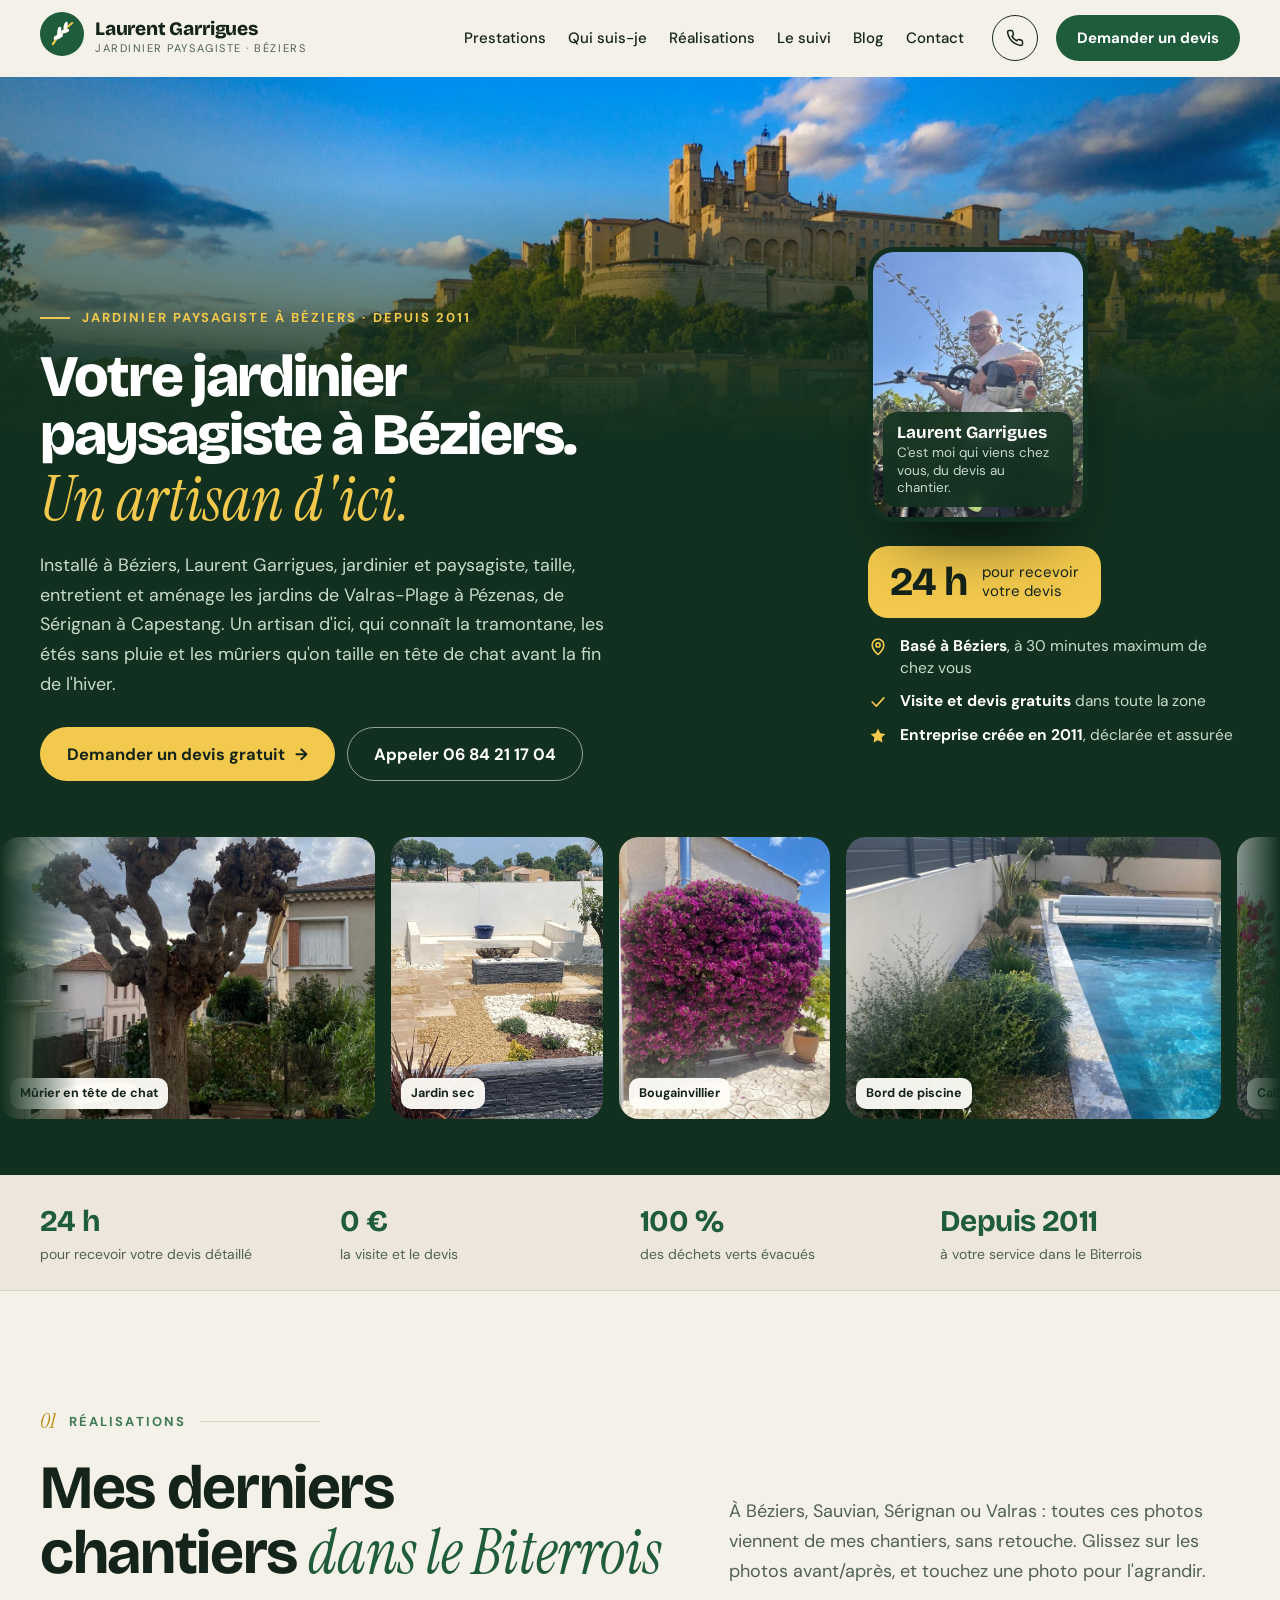
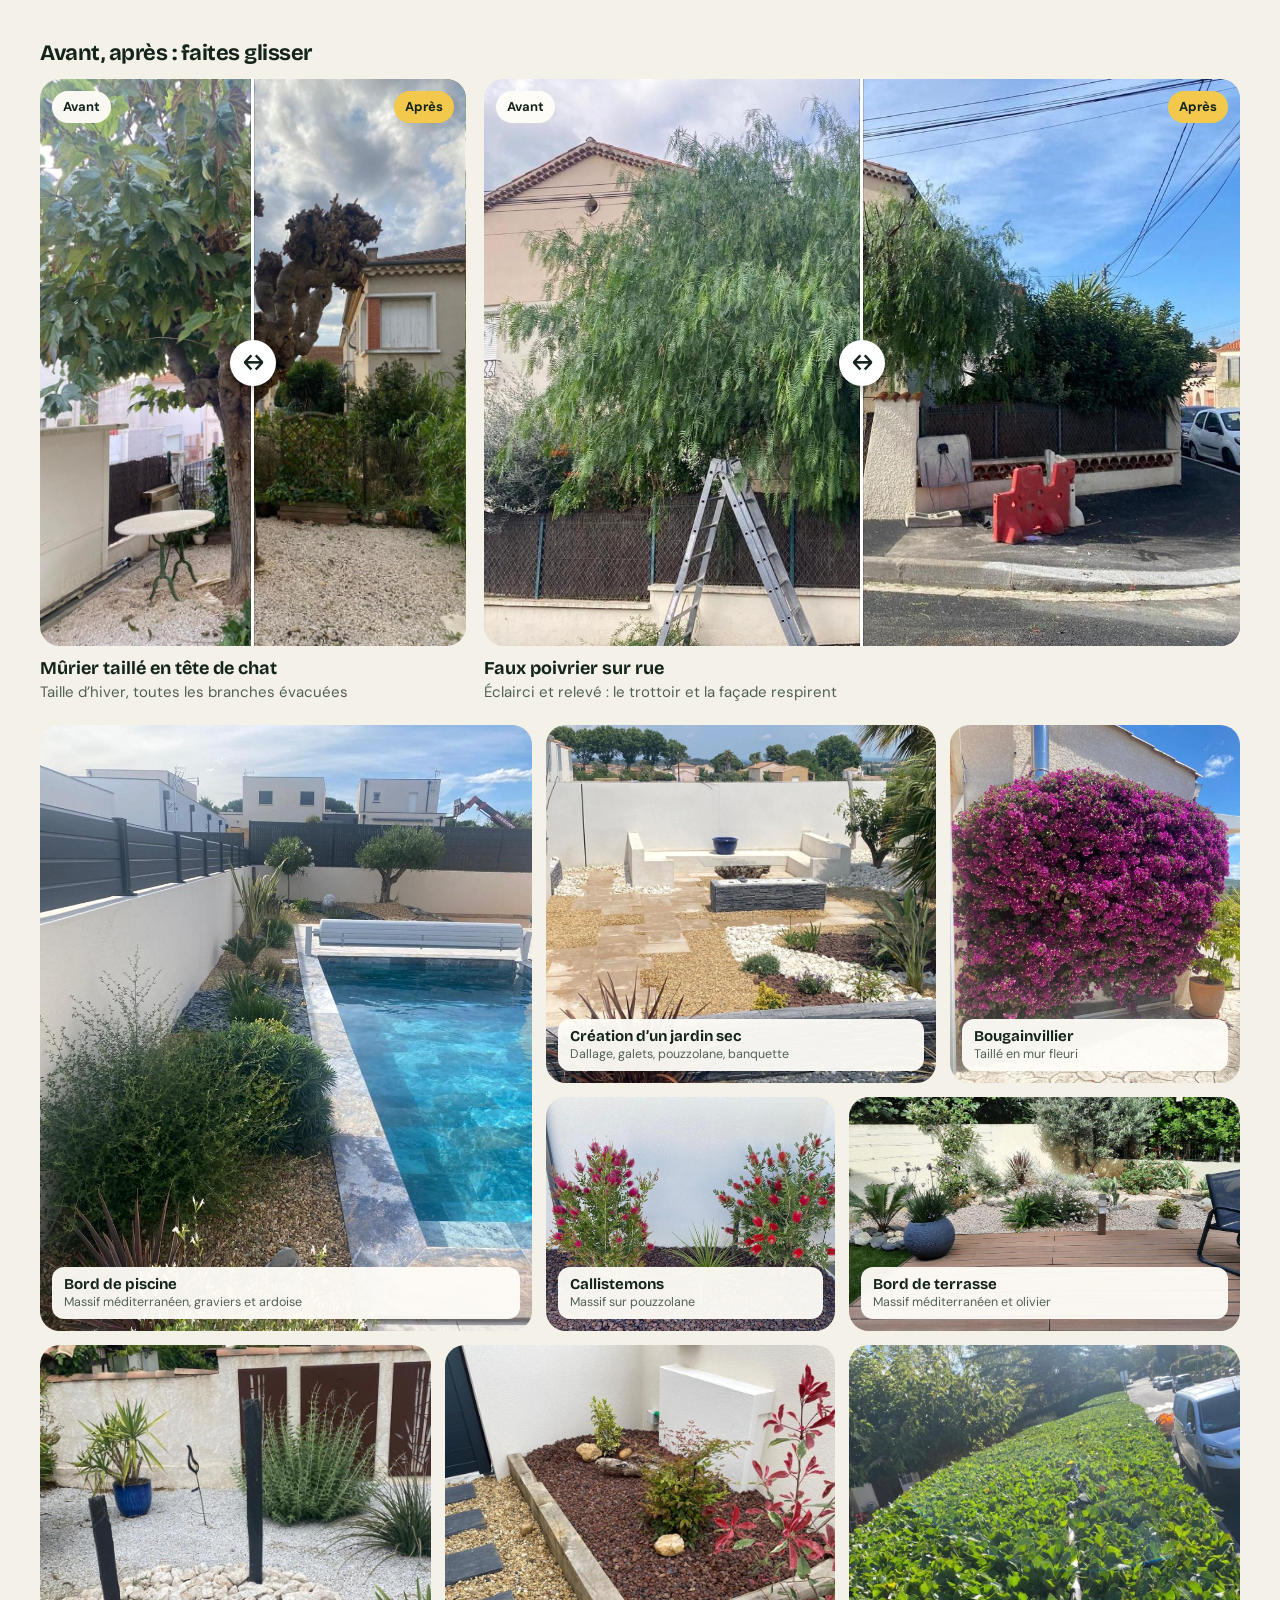
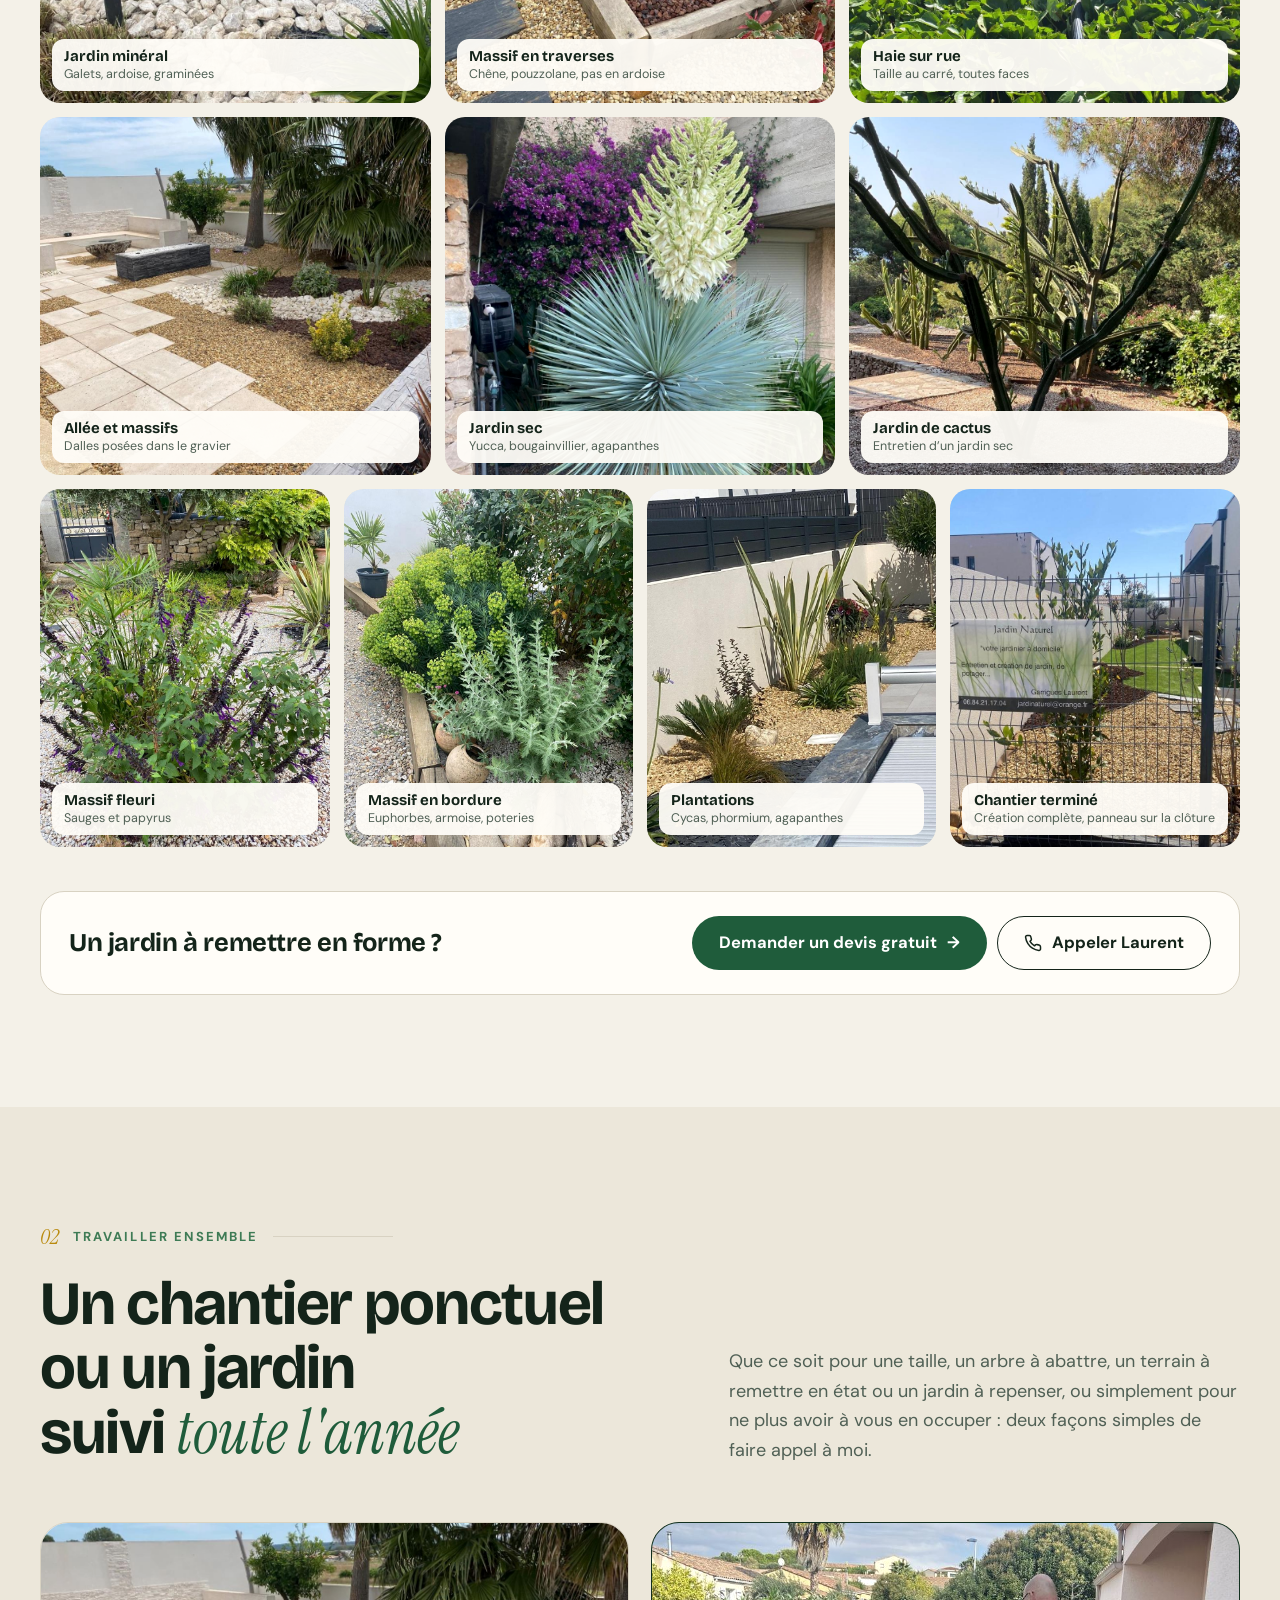
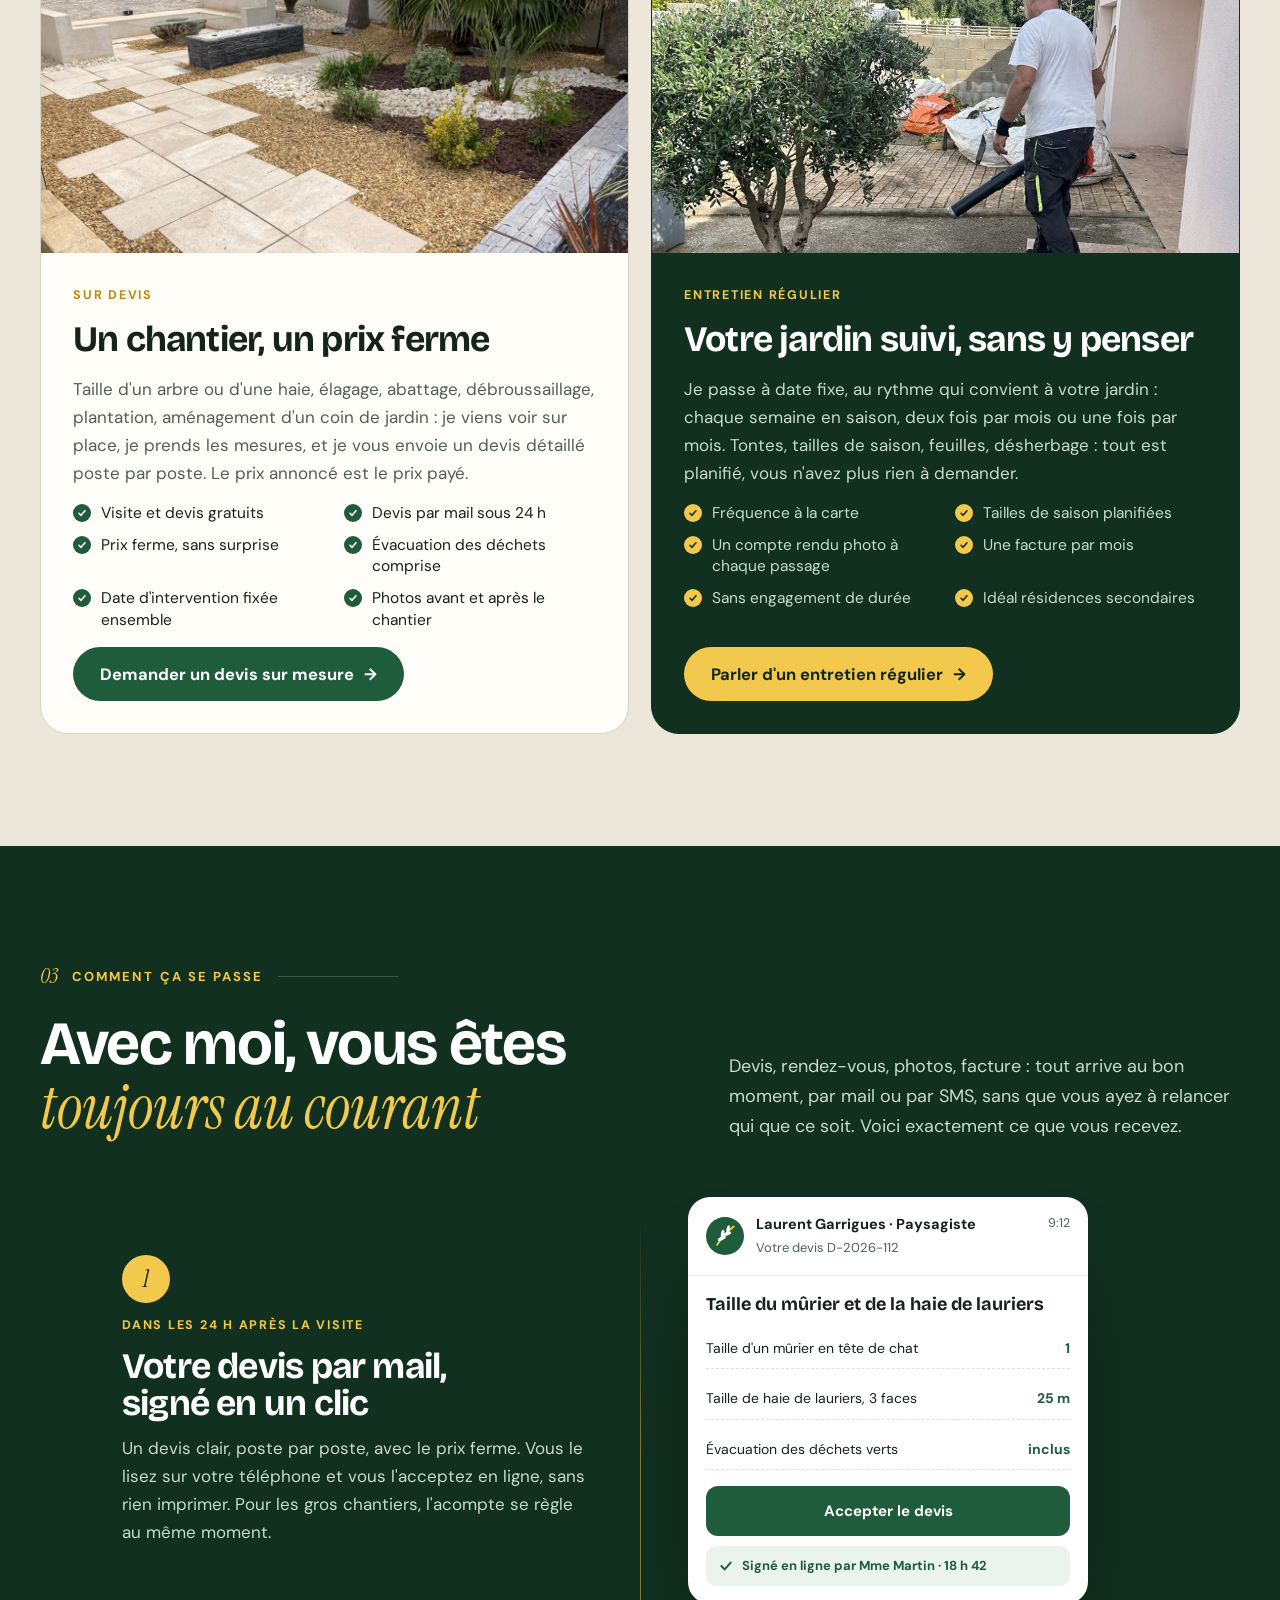
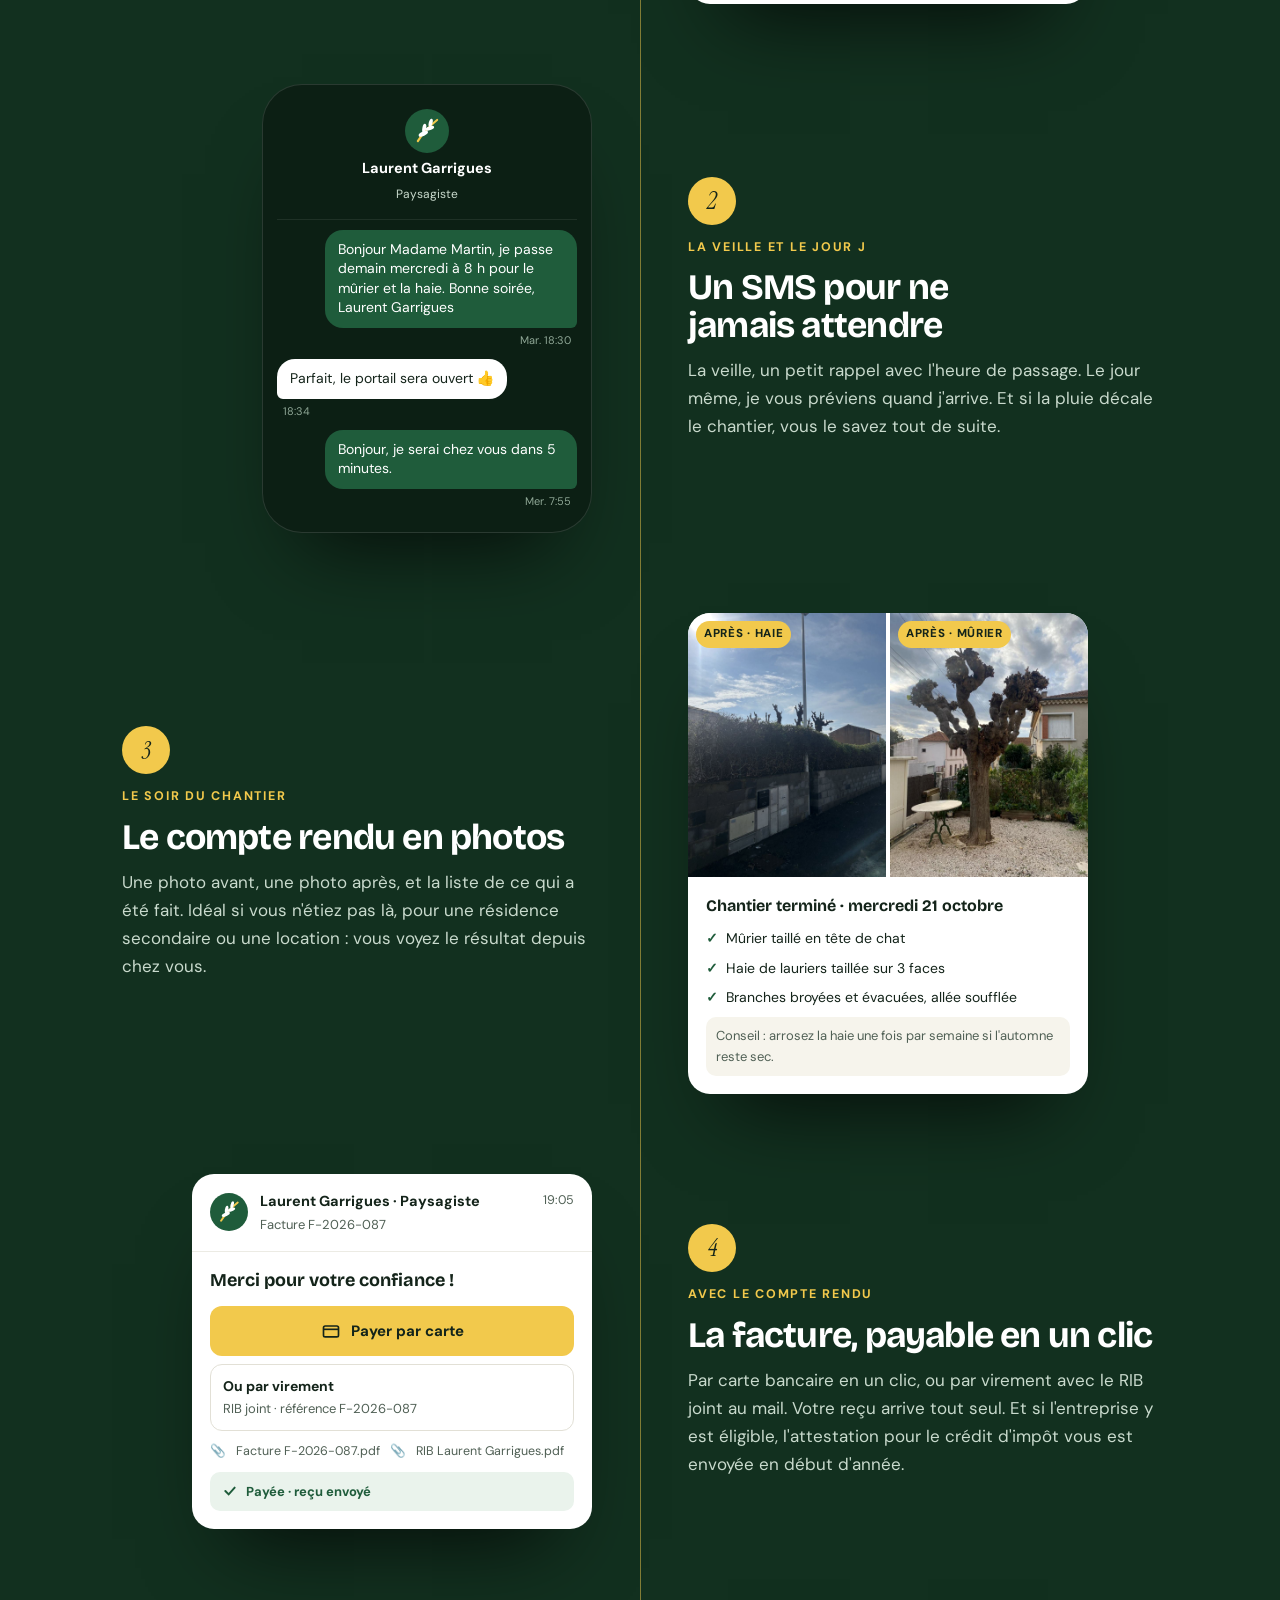
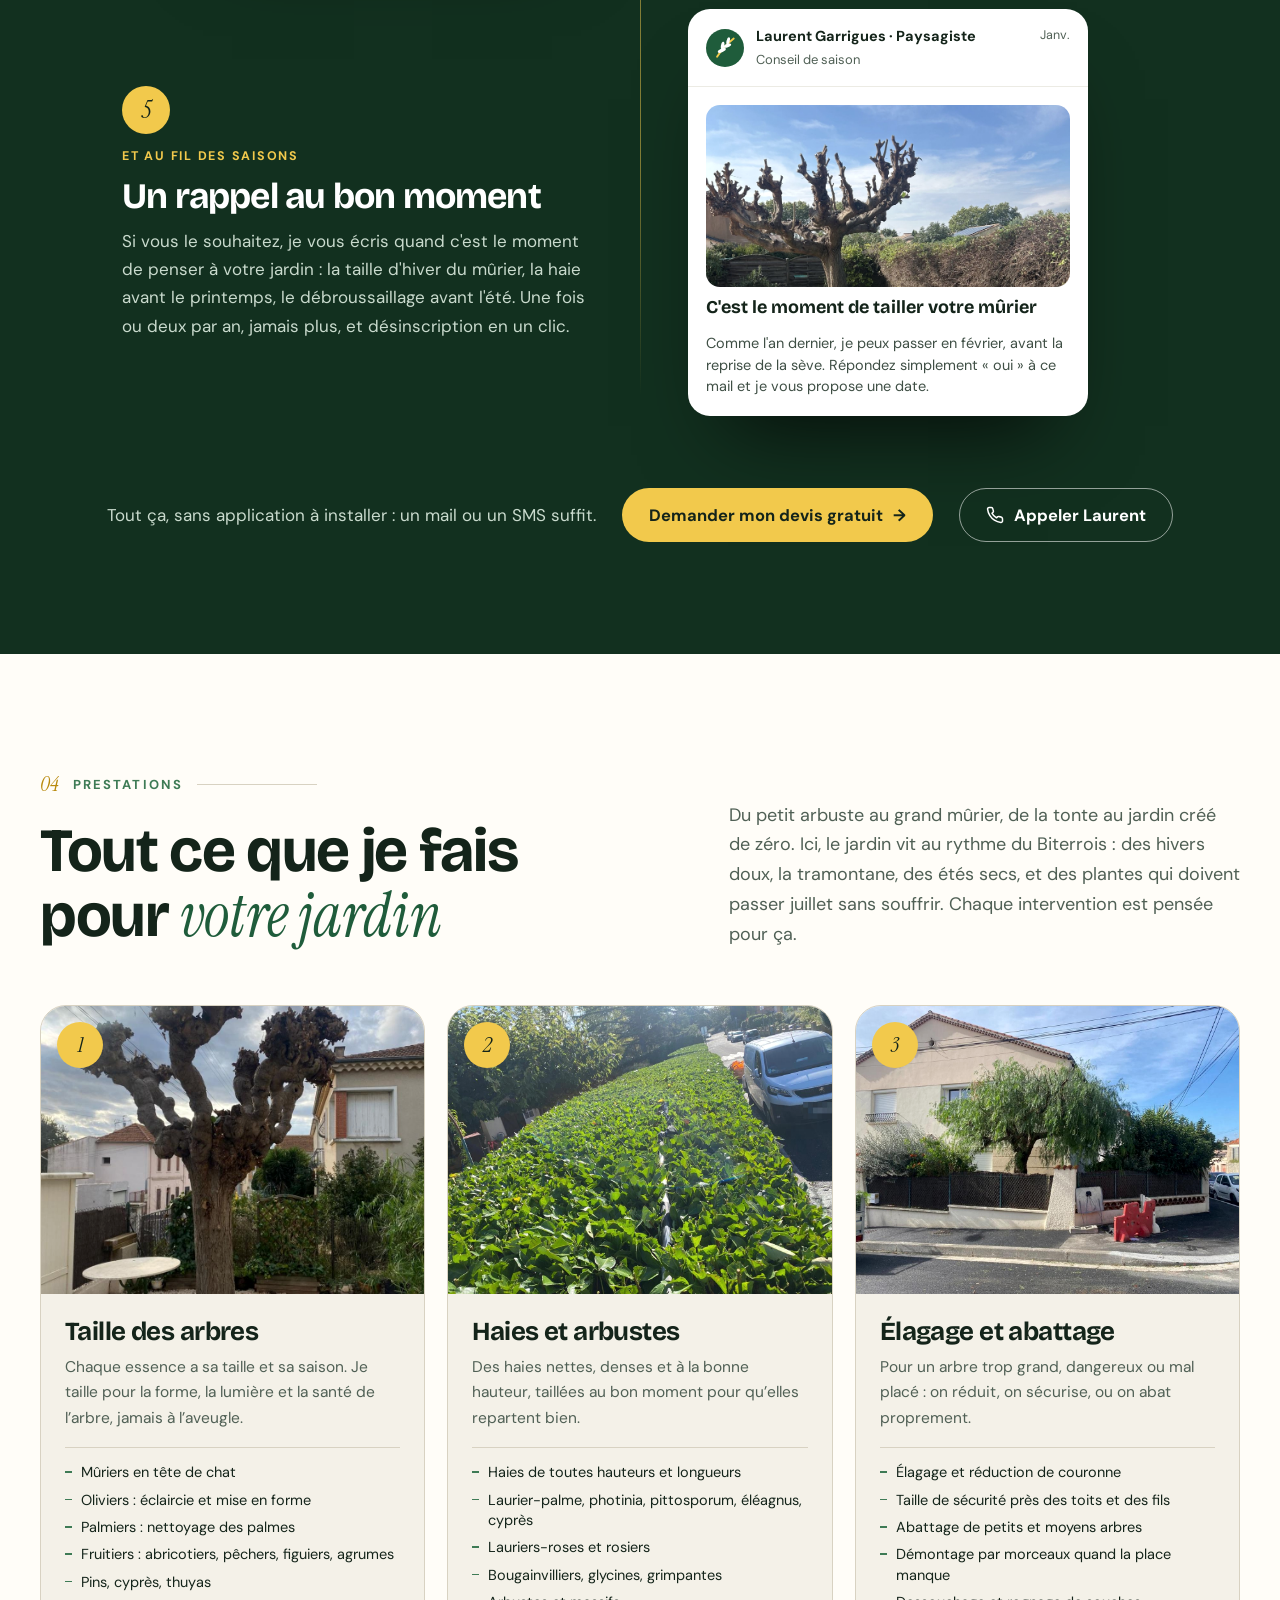
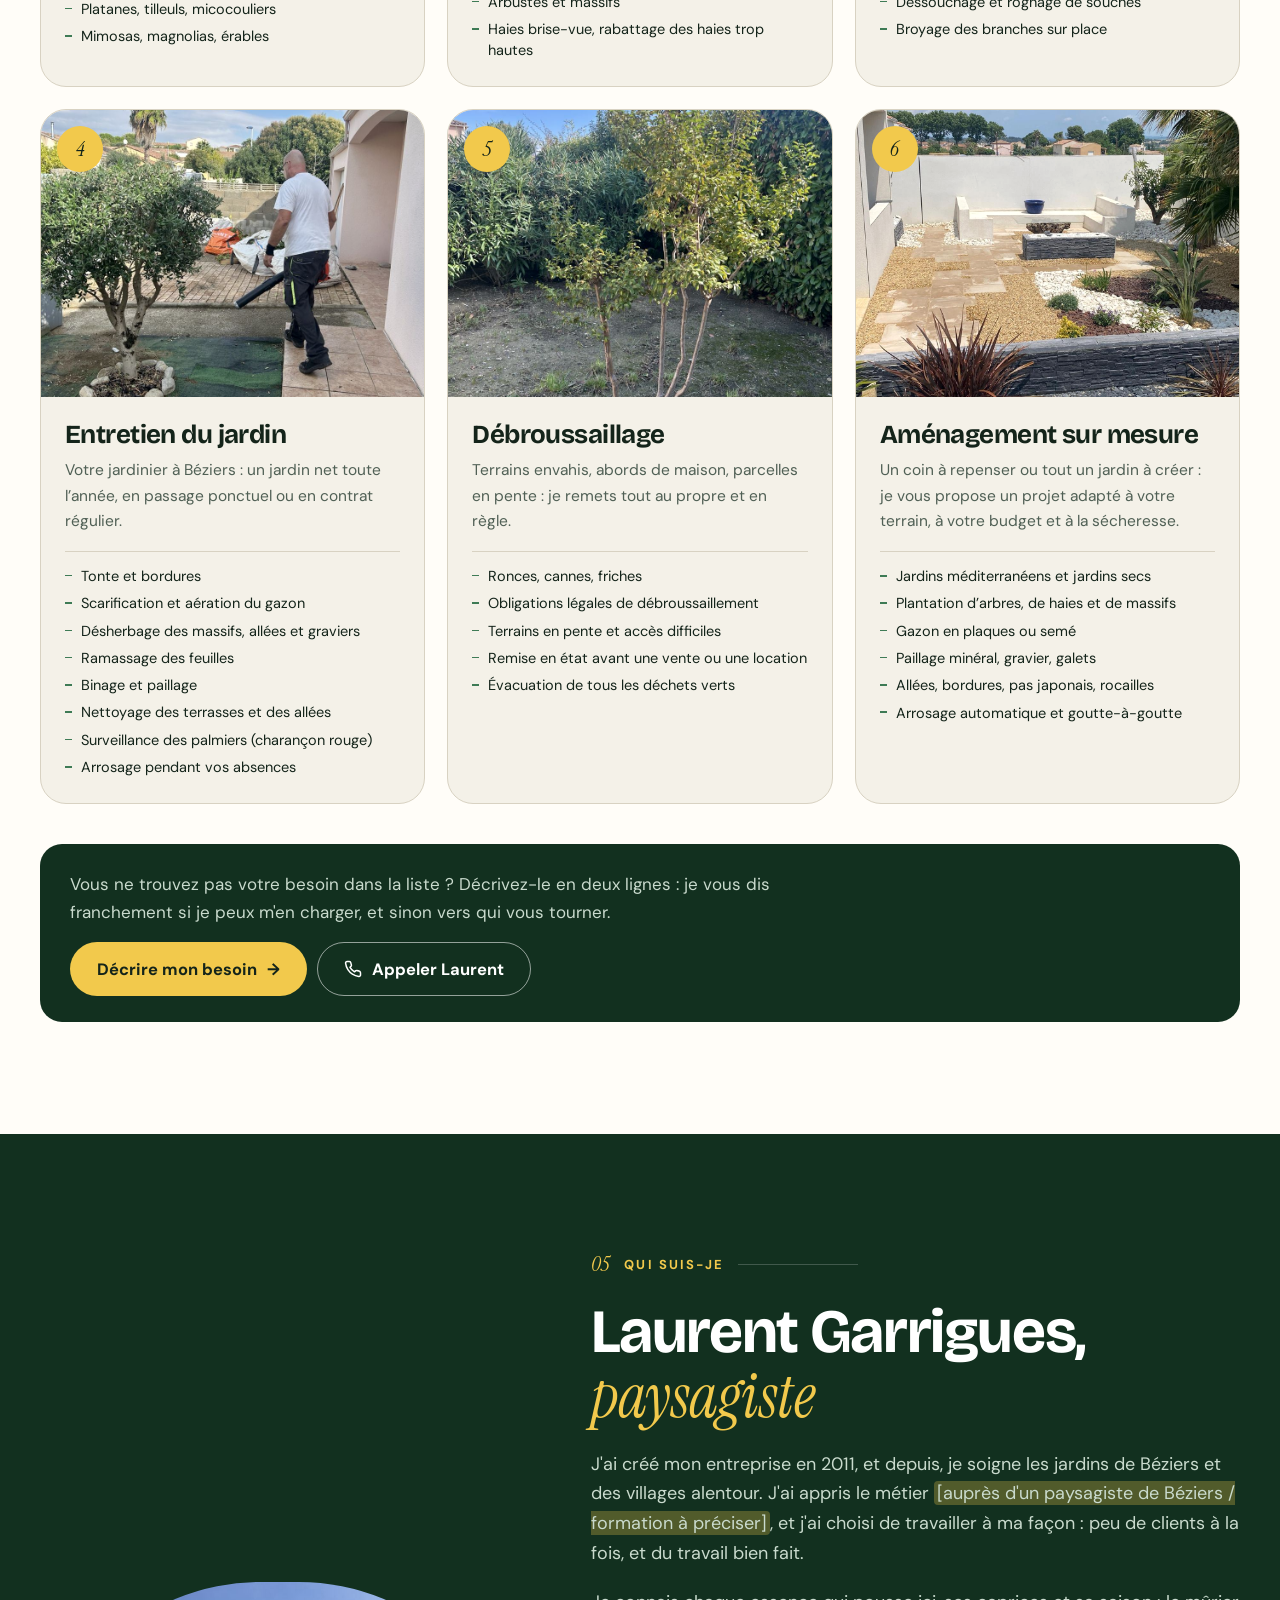
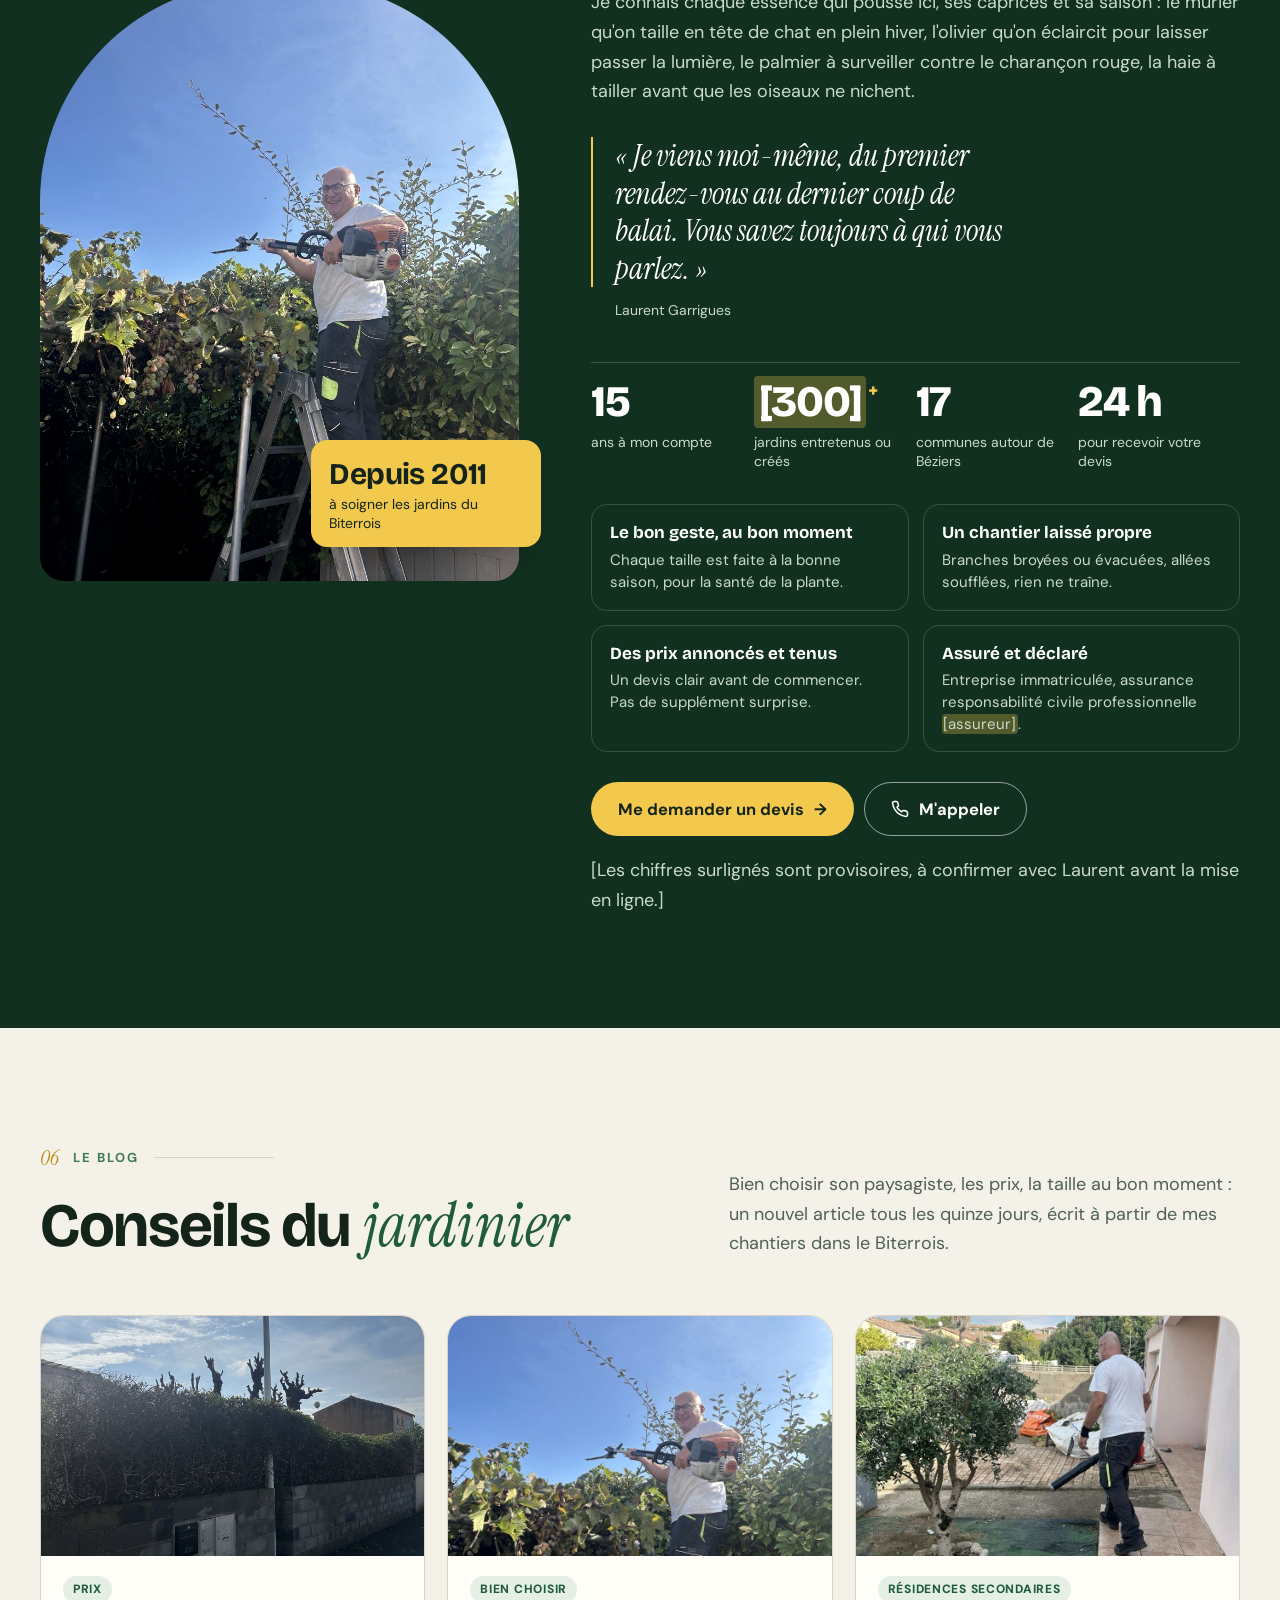
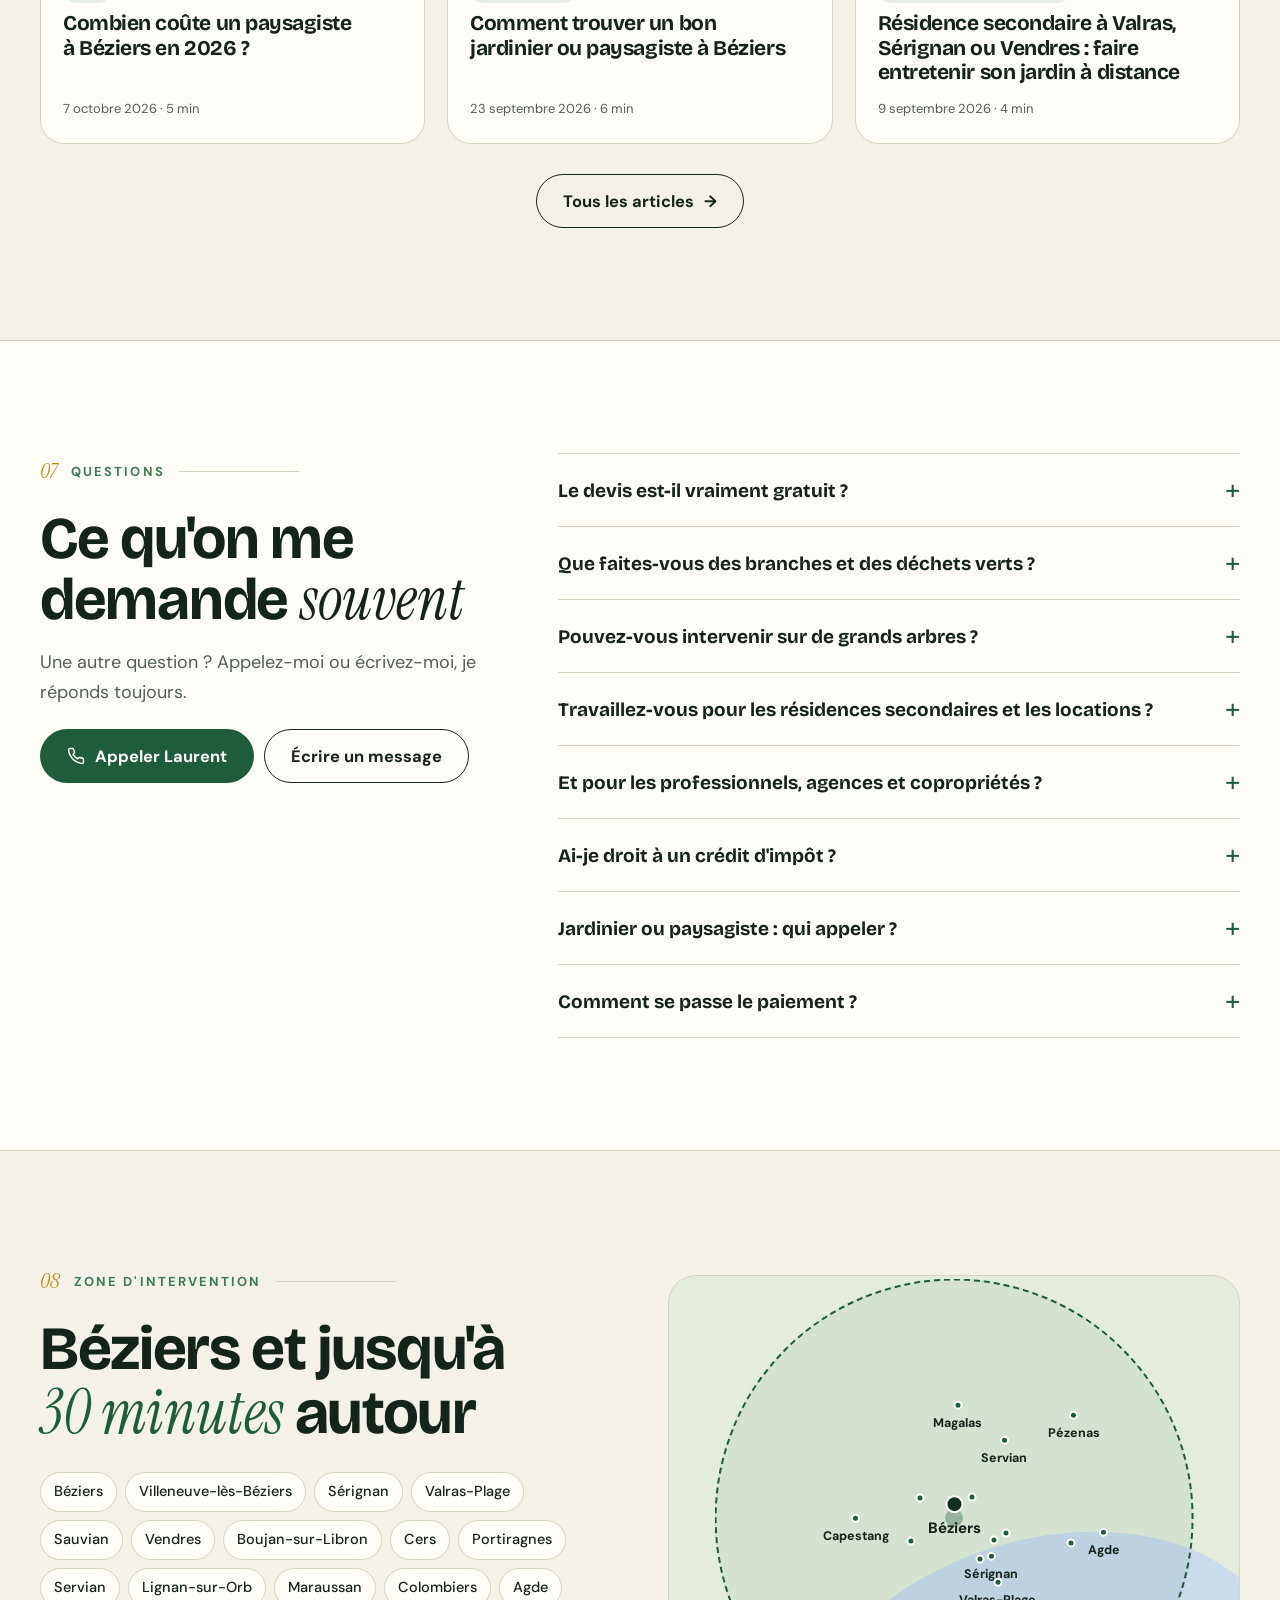
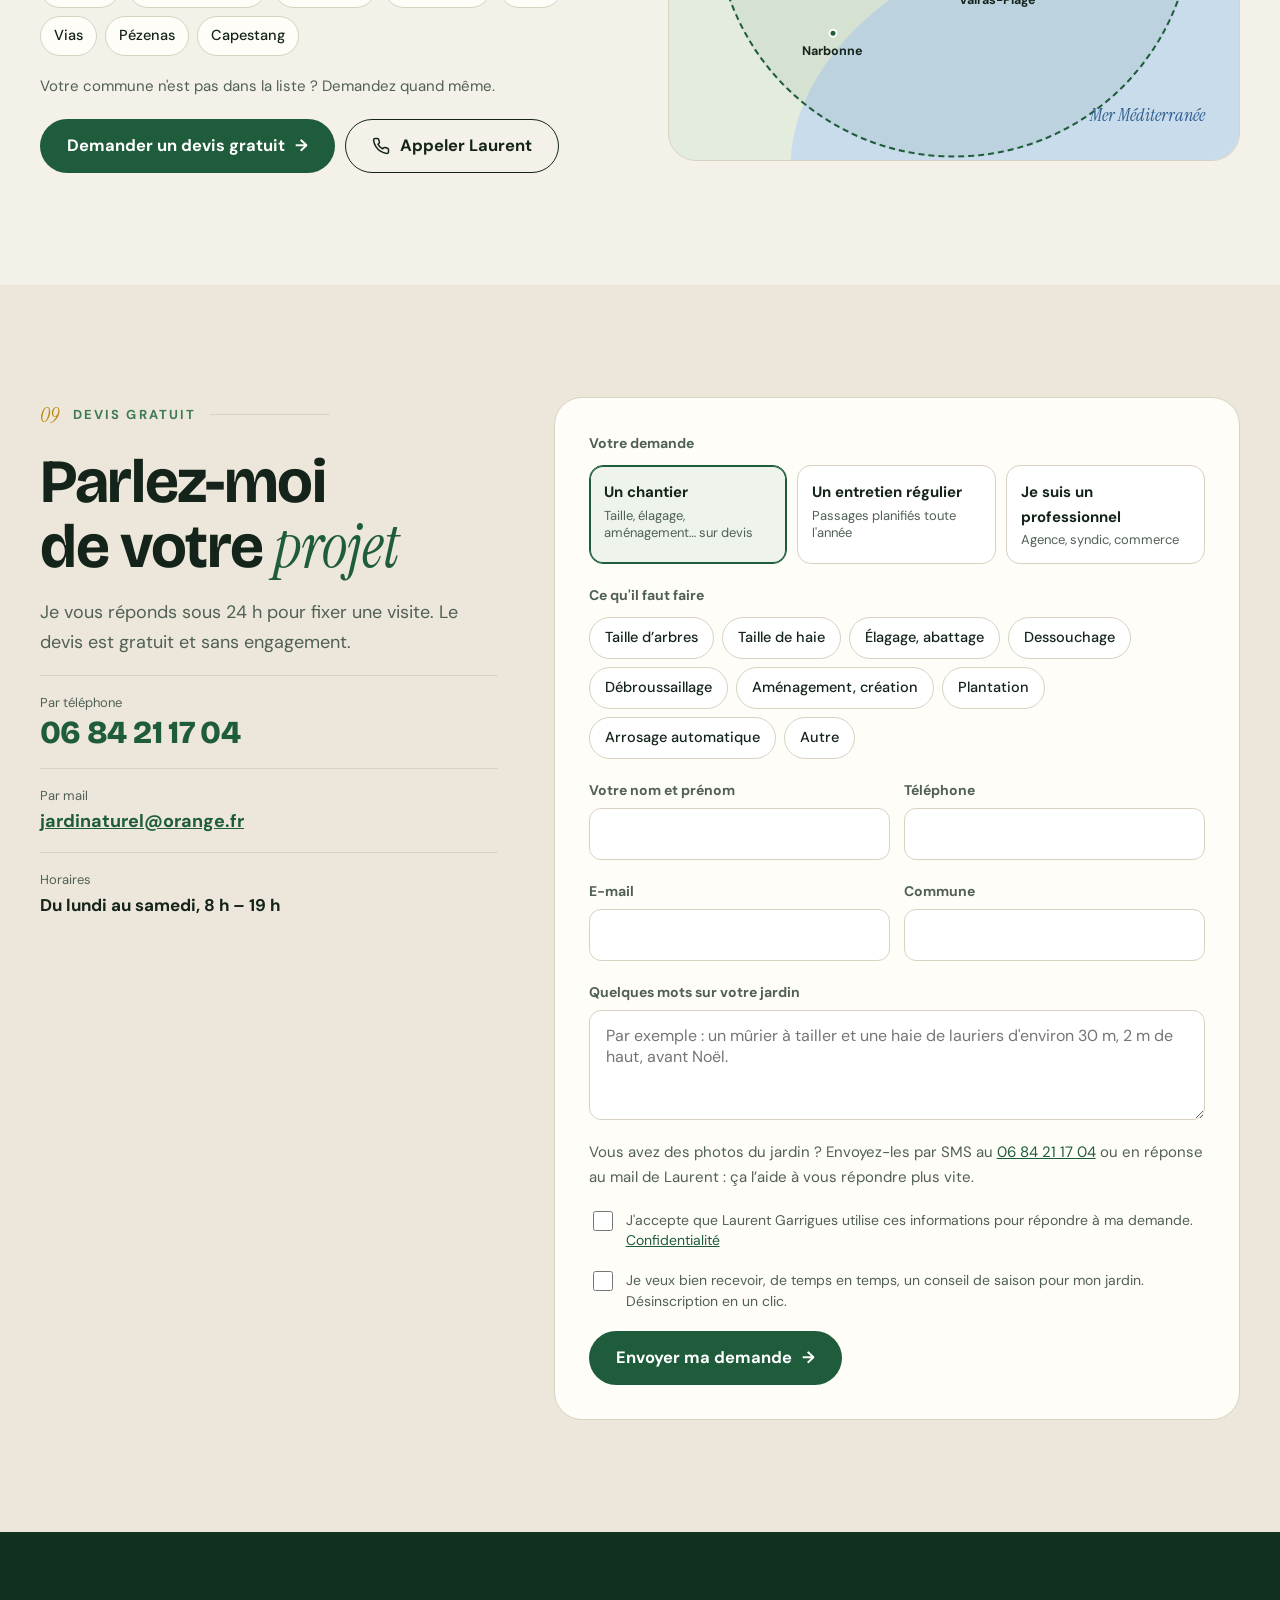
==== index.html @ d00c7282 "Formulaire : « Votre nom et prénom » Co-Authored-By: Claude Opus 5.5 <noreply@anthropic.com> Claude-" ====
<!doctype html>
<html lang="fr">
<head>
<meta charset="utf-8">
<link rel="icon" href="favicon.ico" sizes="48x48">
<link rel="icon" href="favicon.svg" type="image/svg+xml">
<link rel="apple-touch-icon" href="apple-touch-icon.png">
<meta name="theme-color" content="#1F5C3B">
<meta name="viewport" content="width=device-width, initial-scale=1, viewport-fit=cover">
<title>Jardinier paysagiste Béziers</title>
<meta name="description" content="Laurent Garrigues, jardinier paysagiste à Béziers : taille de haies et de tous les arbres, entretien de jardin, élagage, abattage, débroussaillage et aménagements. Devis gratuit sous 24 h, Béziers et 30 min autour.">
<script type="application/ld+json">{"@context": "https://schema.org", "@type": "HomeAndConstructionBusiness", "foundingDate": "2011", "name": "Laurent Garrigues, jardinier paysagiste", "description": "Jardinier paysagiste à Béziers : taille de haies et d'arbres, entretien de jardin, élagage, abattage, débroussaillage, aménagement de jardins.", "image": "img/beziers.jpg", "telephone": "+33 6 84 21 17 04", "email": "jardinaturel@orange.fr", "address": {"@type": "PostalAddress", "addressLocality": "Béziers", "postalCode": "34500", "addressRegion": "Occitanie", "addressCountry": "FR"}, "areaServed": [{"@type": "City", "name": "Béziers"}, {"@type": "City", "name": "Villeneuve-lès-Béziers"}, {"@type": "City", "name": "Sérignan"}, {"@type": "City", "name": "Valras-Plage"}, {"@type": "City", "name": "Sauvian"}, {"@type": "City", "name": "Vendres"}, {"@type": "City", "name": "Boujan-sur-Libron"}, {"@type": "City", "name": "Cers"}, {"@type": "City", "name": "Portiragnes"}, {"@type": "City", "name": "Servian"}, {"@type": "City", "name": "Lignan-sur-Orb"}, {"@type": "City", "name": "Maraussan"}, {"@type": "City", "name": "Colombiers"}, {"@type": "City", "name": "Agde"}, {"@type": "City", "name": "Vias"}, {"@type": "City", "name": "Pézenas"}, {"@type": "City", "name": "Capestang"}], "openingHours": "Mo-Sa 08:00-19:00", "knowsAbout": ["jardinier", "paysagiste", "taille de haies", "taille de mûrier en tête de chat", "élagage", "abattage", "débroussaillage", "entretien de jardin", "jardin méditerranéen"]}</script>
<link rel="preconnect" href="https://fonts.googleapis.com">
<link rel="preconnect" href="https://fonts.gstatic.com" crossorigin>
<link rel="stylesheet" href="https://fonts.googleapis.com/css2?family=Bricolage+Grotesque:opsz,wght@12..96,500;12..96,700;12..96,800&family=DM+Sans:opsz,wght@9..40,400;9..40,500;9..40,700&family=Instrument+Serif:ital@0;1&display=swap">
<style>
/* Editorial craftsman site: warm paper, deep green chapters, numbered sections, fine rules.
   Deliberate single light look (brand greens + garrigue sun), never inverted. */
:root{
  --ink:#14241A; --muted:#506055; --paper:#F4F1E8; --paper2:#ECE7DA; --card:#FFFDF8; --line:#D8D2C2;
  --green:#1F5C3B; --deep:#12301F; --leaf:#3E7B55; --sun:#F2C94C; --sun-d:#B98A0E; --on-deep:#C9DACD;
  --display:'Bricolage Grotesque','Avenir Next','Segoe UI',sans-serif;
  --body:'DM Sans','Helvetica Neue',Arial,sans-serif;
  --serif:'Instrument Serif',Georgia,'Times New Roman',serif;
  color-scheme:light;
}
html{scroll-behavior:smooth}
@media (prefers-reduced-motion:reduce){html{scroll-behavior:auto}}
body{background:var(--paper);color:var(--ink);font-family:var(--body);font-size:17px;line-height:1.65;margin:0;overflow-x:hidden}
*{box-sizing:border-box}
img{max-width:100%;height:auto;display:block}
[hidden]{display:none!important}
a{color:var(--green)}
h1,h2,h3,h4{font-family:var(--display);line-height:1.04;letter-spacing:-.022em;margin:0;text-wrap:balance;font-weight:700}
em.s{font-family:var(--serif);font-style:italic;font-weight:400;letter-spacing:0}
:focus-visible{outline:3px solid var(--sun);outline-offset:3px}
.wrap{max-width:1240px;margin:0 auto;padding-left:max(20px,env(safe-area-inset-left,0px));padding-right:max(20px,env(safe-area-inset-right,0px))}
.kicker{display:flex;align-items:center;gap:14px;font-size:13px;font-weight:700;letter-spacing:.16em;text-transform:uppercase;color:var(--leaf)}
.kicker b{font-family:var(--serif);font-style:italic;font-weight:400;font-size:22px;letter-spacing:0;text-transform:none;color:var(--sun-d)}
.kicker::after{content:"";flex:1;height:1px;background:var(--line);max-width:120px}
.btn{display:inline-flex;align-items:center;justify-content:center;gap:10px;min-height:54px;padding:0 26px;border-radius:999px;font-weight:700;font-size:16.5px;text-decoration:none;border:1.5px solid transparent;cursor:pointer;font-family:inherit;transition:transform .25s ease,background .25s ease,border-color .25s}
.btn:hover{transform:translateY(-2px)}
.btn.pri{background:var(--green);color:#fff}.btn.pri:hover{background:var(--deep)}
.btn.sun{background:var(--sun);color:var(--ink)}
.btn.out{border-color:var(--ink);color:var(--ink);background:transparent}.btn.out:hover{background:var(--ink);color:var(--paper)}
.btn.out-l{border-color:rgba(255,255,255,.55);color:#fff}.btn.out-l:hover{background:#fff;color:var(--deep)}
.arrow{transition:transform .25s ease}.btn:hover .arrow{transform:translateX(4px)}
.ph{filter:saturate(.92) contrast(1.04)}
.tbd{background:rgba(242,201,76,.28);border-radius:4px;padding:0 .12em}

/* header */
body::before{content:"";position:fixed;inset:0 0 auto;height:env(safe-area-inset-top,0px);z-index:30;background:var(--paper)}
header.top{position:sticky;top:env(safe-area-inset-top,0px);z-index:20;background:rgba(244,241,232,.94);backdrop-filter:blur(10px);border-bottom:1px solid transparent;transition:border-color .3s}
header.top.solid{border-color:var(--line)}
header.top .wrap{display:flex;align-items:center;gap:18px;min-height:76px}
.brand{display:flex;align-items:center;gap:11px;text-decoration:none;color:var(--ink);margin-right:auto}
.brand b{font-family:var(--display);font-weight:800;font-size:19px;line-height:1.05;display:block;letter-spacing:-.01em}
.brand small{display:block;font-size:11px;letter-spacing:.14em;text-transform:uppercase;color:var(--muted);white-space:nowrap}
nav.main{display:flex;gap:2px}
nav.main a{color:var(--ink);text-decoration:none;font-weight:500;font-size:15px;padding:10px 13px;border-radius:999px;transition:background .2s}
nav.main a:hover{background:var(--paper2)}
header .btn{min-height:46px;padding:0 20px;font-size:15px}
.menu-btn{display:none;min-height:44px;padding:0 16px;border-radius:999px;border:1px solid var(--ink);background:transparent;color:var(--ink);font:700 15px var(--body)}

/* hero : texte clair sur vert profond, grande photo en arche, puis bande de photos */
.hero{background:var(--deep);color:#fff;position:relative;overflow:hidden}
.hpic{position:relative;height:clamp(260px,40vh,440px);margin:0;overflow:hidden}
.hpic img{width:100%;height:100%;object-fit:cover;object-position:60% 16%;animation:kb 22s ease-out both}
.hpic::after{content:"";position:absolute;inset:0;background:linear-gradient(180deg,rgba(18,48,31,0) 0%,rgba(18,48,31,.08) 30%,rgba(18,48,31,.55) 62%,rgba(18,48,31,.92) 86%,var(--deep) 100%),linear-gradient(90deg,rgba(18,48,31,.35),rgba(18,48,31,0) 30%,rgba(18,48,31,0) 70%,rgba(18,48,31,.35))}
@keyframes kb{from{transform:scale(1.1)}to{transform:scale(1)}}
.hwrap{position:relative;z-index:3;display:grid;grid-template-columns:minmax(0,1.35fr) minmax(0,.65fr);gap:56px;align-items:start;padding-block:40px 8px;margin-top:-170px}
.hcard{max-width:720px}
.hside{display:flex;flex-direction:column;gap:18px;padding-bottom:6px}
.local{list-style:none;margin:0;padding:0;display:flex;flex-direction:column;gap:12px;font-size:15.5px;line-height:1.4;color:var(--on-deep)}
.local li{display:flex;gap:12px;align-items:flex-start}
.local svg{flex-shrink:0;margin-top:1px;color:var(--sun)}
.local b{color:#fff}
.me{position:relative;margin:-60px 0 6px;width:100%;max-width:220px;border-radius:26px;overflow:hidden;border:5px solid var(--deep);box-shadow:0 40px 70px -36px rgba(0,0,0,.8);aspect-ratio:4/5;background:var(--deep)}
.me img{width:100%;height:100%;object-fit:cover}
.me figcaption{position:absolute;left:10px;right:10px;bottom:10px;background:rgba(18,48,31,.88);backdrop-filter:blur(6px);border-radius:14px;padding:10px 14px;font-size:13.5px;line-height:1.3;color:var(--on-deep)}
.me figcaption b{display:block;color:#fff;font-family:var(--display);font-size:17px}
.me-m{display:none}
.hero .eb{font-size:13px;font-weight:700;letter-spacing:.16em;text-transform:uppercase;color:var(--sun);display:flex;align-items:center;gap:12px}
.hero .eb::before{content:"";width:30px;height:2px;background:currentColor}
.hero h1{font-size:clamp(40px,4.6vw,70px);font-weight:800;margin-top:20px;letter-spacing:-.035em;line-height:.98}
.hero h1 em.s{color:var(--sun);font-size:1.05em;display:block;margin-top:.08em}
.hero .lead{font-size:clamp(17px,1.4vw,19px);color:var(--on-deep);max-width:48ch;margin:22px 0 28px}
.hero .ctas{display:flex;flex-wrap:wrap;gap:12px}
.rating{display:flex;align-items:center;gap:14px;margin-top:26px;font-size:14.5px;color:var(--on-deep)}
.rating .stars{color:var(--sun);font-size:19px;letter-spacing:2px}
.rating b{color:#fff}
.hchip{align-self:flex-start;display:flex;align-items:center;gap:16px;background:var(--sun);color:var(--ink);border-radius:20px;padding:16px 22px;font-size:15px;line-height:1.3}
.hchip b{display:block;font-family:var(--display);font-size:40px;letter-spacing:-.03em;line-height:1}
.skyline{position:relative;margin:0 auto 64px}
.skyline .sky{width:100%;height:auto;max-height:280px;display:block}
.sky .ln{fill:none;stroke:#F2C94C;stroke-width:1.6;stroke-linecap:round;stroke-linejoin:round;opacity:.85;stroke-dasharray:1;stroke-dashoffset:1;}
.skyline.go .sky .ln{animation:draw 2.8s cubic-bezier(.4,0,.2,1) forwards}
.sky .thin{stroke-width:1;opacity:.6}.sky .wave{opacity:.35}
.sky .hill{fill:#183F2A;opacity:0}
.skyline.go .sky .hill{animation:fadein 1.2s 1.2s ease forwards}
@keyframes draw{to{stroke-dashoffset:0}}
@keyframes fadein{to{opacity:1}}
.skyline .lbl{position:absolute;left:50%;bottom:-6px;background:var(--deep);padding:0 14px;transform:translateX(-50%);white-space:nowrap;font-family:var(--serif);font-style:italic;font-size:clamp(15px,1.4vw,19px);color:var(--sun);opacity:.9}
@media (prefers-reduced-motion:reduce){.sky .ln{animation:none;stroke-dashoffset:0}.sky .hill{animation:none;opacity:1}}
@media (max-width:640px){.skyline{margin-bottom:44px;padding:0}.skyline .sky{height:170px}.skyline .lbl{bottom:-10px;font-size:14px;white-space:normal;text-align:center;width:90%}}
.film{position:relative;z-index:3;margin-top:48px;padding-bottom:56px;overflow:hidden;-webkit-mask-image:linear-gradient(90deg,transparent,#000 6%,#000 94%,transparent);mask-image:linear-gradient(90deg,transparent,#000 6%,#000 94%,transparent)}
.film .rail{display:flex;gap:16px;width:max-content;animation:mq 70s linear infinite}
.film:hover .rail{animation-play-state:paused}
.film figure{margin:0;position:relative;height:clamp(200px,22vw,290px);aspect-ratio:3/4;border-radius:20px;overflow:hidden;flex-shrink:0}
.film figure:nth-child(3n+1){aspect-ratio:4/3}
.film img{width:100%;height:100%;object-fit:cover}
.film figcaption{position:absolute;left:10px;bottom:10px;background:rgba(255,253,248,.95);color:var(--ink);border-radius:10px;padding:5px 10px;font-size:12.5px;font-weight:700}
.trust{background:var(--paper2);border-bottom:1px solid var(--line)}
.trust .wrap{display:grid;grid-template-columns:repeat(4,minmax(0,1fr))}
.trust div div{padding:26px 18px 26px 0;font-size:14px;line-height:1.35;color:var(--muted)}
.trust b{display:block;font-family:var(--display);font-size:30px;color:var(--green);letter-spacing:-.02em;margin-bottom:4px}
.hero .anim{animation:fade 1s cubic-bezier(.2,.7,.2,1) both}
.hero .anim.d1{animation-delay:.1s}.hero .anim.d2{animation-delay:.2s}.hero .anim.d3{animation-delay:.3s}.hero .anim.d4{animation-delay:.4s}
@keyframes fade{from{opacity:.001;transform:translateY(18px)}to{opacity:1;transform:none}}

/* band */
.band{background:var(--deep);color:var(--on-deep);overflow:hidden}
.band .track{display:flex;width:max-content;animation:mq 50s linear infinite}
.band span{display:inline-flex;align-items:center;gap:22px;padding:18px 11px;font-family:var(--display);font-weight:500;font-size:clamp(17px,1.7vw,21px);white-space:nowrap}
.band span::after{content:"";width:6px;height:6px;border-radius:3px;background:var(--sun)}
@keyframes mq{to{transform:translateX(-50%)}}

@supports (animation-timeline: view()){
  .rv{animation:rise linear both;animation-timeline:view();animation-range:entry 0% cover 20%}
  @keyframes rise{from{opacity:.2;transform:translateY(40px)}to{opacity:1;transform:none}}
}
@media (prefers-reduced-motion:reduce){.rv,.hero .anim,.band .track,.hpic img{animation:none!important}.film{overflow-x:auto}.film .rail{animation:none!important}}

section.ch{padding-block:112px}
.head{display:grid;grid-template-columns:minmax(0,1.1fr) minmax(0,.9fr);gap:20px 64px;align-items:end;margin-bottom:56px}
.head h2{font-size:clamp(36px,4.8vw,64px);margin-top:18px}
.head h2 em.s{color:var(--green)}
.head p{color:var(--muted);margin:0;font-size:18px;max-width:48ch}

/* two ways */
.ways{display:grid;grid-template-columns:repeat(2,minmax(0,1fr));gap:22px}
.way{background:var(--card);border:1px solid var(--line);border-radius:28px;overflow:hidden;display:flex;flex-direction:column}
.way .pic{aspect-ratio:16/9;overflow:hidden}
.way .pic img{width:100%;height:100%;object-fit:cover;transition:transform 1.2s cubic-bezier(.2,.7,.2,1)}
.way:hover .pic img{transform:scale(1.05)}
.way .body{padding:32px;display:flex;flex-direction:column;gap:16px;flex:1}
.way .lbl{font-size:12.5px;font-weight:700;letter-spacing:.14em;text-transform:uppercase;color:var(--sun-d)}
.way h3{font-size:clamp(28px,2.8vw,38px)}
.way p{margin:0;color:var(--muted)}
.ticks{list-style:none;margin:0;padding:0;display:grid;grid-template-columns:repeat(2,minmax(0,1fr));gap:10px 18px;font-size:15.5px;line-height:1.4}
.ticks li{display:flex;gap:10px;align-items:flex-start}
.ticks li::before{content:"";flex-shrink:0;width:18px;height:18px;margin-top:1px;border-radius:9px;background:var(--green) url("data:image/svg+xml,%3Csvg xmlns='http://www.w3.org/2000/svg' viewBox='0 0 24 24' fill='none' stroke='white' stroke-width='3.2' stroke-linecap='round'%3E%3Cpath d='M6 12.5l4 4 8-9'/%3E%3C/svg%3E") center/12px no-repeat}
.way .btn{align-self:flex-start;margin-top:auto}
.way.deep{background:var(--deep);border-color:var(--deep);color:#fff}
.way.deep p,.way.deep .ticks{color:var(--on-deep)}
.way.deep .lbl{color:var(--sun)}
.way.deep .ticks li::before{background-color:var(--sun);background-image:url("data:image/svg+xml,%3Csvg xmlns='http://www.w3.org/2000/svg' viewBox='0 0 24 24' fill='none' stroke='%2312301F' stroke-width='3.2' stroke-linecap='round'%3E%3Cpath d='M6 12.5l4 4 8-9'/%3E%3C/svg%3E")}

/* services : cartes photo */
.svcs{display:grid;grid-template-columns:repeat(3,minmax(0,1fr));gap:22px}
.sc{background:var(--paper);border:1px solid var(--line);border-radius:26px;overflow:hidden;display:flex;flex-direction:column;transition:transform .35s ease,box-shadow .35s ease}
.sc:hover{transform:translateY(-6px);box-shadow:0 30px 50px -34px rgba(19,38,27,.55)}
.sc .im{position:relative;aspect-ratio:4/3;overflow:hidden}
.sc .im img{width:100%;height:100%;object-fit:cover;transition:transform 1.1s cubic-bezier(.2,.7,.2,1)}
.sc:hover .im img{transform:scale(1.07)}
.sc .n{position:absolute;left:16px;top:16px;width:46px;height:46px;border-radius:23px;background:var(--sun);color:var(--ink);display:flex;align-items:center;justify-content:center;font-family:var(--serif);font-style:italic;font-size:22px}
.sc .bd{padding:24px 24px 26px;display:flex;flex-direction:column;gap:10px}
.sc h3{font-size:26px}
.sc .intro{margin:0;color:var(--muted);font-size:15.5px}
.sc ul{list-style:none;margin:6px 0 0;padding:14px 0 0;border-top:1px solid var(--line);display:flex;flex-direction:column;gap:7px;font-size:14.5px;line-height:1.4}
.sc li{padding-left:16px;position:relative}
.sc li::before{content:"";position:absolute;left:0;top:.62em;width:7px;height:1.5px;background:var(--leaf)}
.svc-foot{display:flex;flex-wrap:wrap;align-items:center;justify-content:space-between;gap:16px;margin-top:40px;padding:26px 30px;border-radius:22px;background:var(--deep);color:#fff}
.svc-foot p{margin:0;color:var(--on-deep);max-width:60ch}

/* about */
.about{background:var(--deep);color:#fff;position:relative;overflow:hidden}
.about .wrap{display:grid;grid-template-columns:minmax(0,.85fr) minmax(0,1.15fr);gap:72px;align-items:center}
.about .kicker{color:var(--sun)}.about .kicker::after{background:rgba(255,255,255,.2)}.about .kicker b{color:var(--sun)}
.about figure{margin:0;position:relative}
.about .por{border-radius:220px 220px 24px 24px;overflow:hidden;aspect-ratio:4/5}
.about .por img{width:100%;height:100%;object-fit:cover;object-position:50% 25%}
.about figcaption{position:absolute;right:-22px;bottom:34px;background:var(--sun);color:var(--ink);border-radius:16px;padding:14px 18px;font-size:14px;line-height:1.35;max-width:230px;box-shadow:0 24px 40px -24px rgba(0,0,0,.6)}
.about figcaption b{display:block;font-family:var(--display);font-size:30px;letter-spacing:-.02em}
.about h2{font-size:clamp(38px,4.8vw,64px);margin-top:18px}
.about h2 em.s{color:var(--sun)}
.about .txt p{color:var(--on-deep);font-size:18px;max-width:58ch;margin:20px 0 0}
.about blockquote{margin:30px 0 0;padding-left:22px;border-left:2px solid var(--sun);font-family:var(--serif);font-style:italic;font-size:clamp(24px,2.4vw,30px);line-height:1.25;color:#fff;max-width:30ch}
.about .sig{margin-top:12px;font-size:14px;color:var(--on-deep);padding-left:24px}
.stats{display:grid;grid-template-columns:repeat(4,minmax(0,1fr));gap:0;margin-top:40px;border-top:1px solid rgba(255,255,255,.18)}
.stats div{padding:18px 12px 0 0;font-size:14px;line-height:1.35;color:var(--on-deep)}
.stats b{display:block;font-family:var(--display);font-weight:800;font-size:clamp(34px,3.4vw,48px);line-height:1;color:#fff;letter-spacing:-.03em;margin-bottom:8px}
.stats b sup{font-size:.45em;color:var(--sun);vertical-align:top;margin-left:2px}
.vals{display:grid;grid-template-columns:repeat(2,minmax(0,1fr));gap:14px;margin-top:34px}
.vals div{border:1px solid rgba(255,255,255,.16);border-radius:16px;padding:16px 18px;font-size:15px;line-height:1.45;color:var(--on-deep)}
.vals b{display:block;color:#fff;font-family:var(--display);font-size:17px;margin-bottom:4px}
.tbdnote{margin-top:22px;font-size:13px;color:var(--sun)}

/* gallery */
.gal{display:grid;grid-template-columns:repeat(12,minmax(0,1fr));grid-auto-rows:110px;gap:14px}
.gal .it{all:unset;cursor:zoom-in;position:relative;border-radius:20px;overflow:hidden;display:block;background:var(--paper2)}
.gal .it:focus-visible{outline:3px solid var(--sun);outline-offset:3px}
.gal .it img{width:100%;height:100%;object-fit:cover;transition:transform 1s cubic-bezier(.2,.7,.2,1)}
.gal .it:hover img{transform:scale(1.06)}
.gal .it span{position:absolute;left:12px;bottom:12px;right:12px;display:flex;flex-direction:column;background:rgba(255,253,248,.95);border-radius:12px;padding:8px 12px;font-size:12.5px;line-height:1.3;color:var(--muted)}
.gal .it span b{font-family:var(--display);font-size:15px;color:var(--ink)}
.gal .a{grid-column:span 5;grid-row:span 5}.gal .b{grid-column:span 4;grid-row:span 3}.gal .c{grid-column:span 3;grid-row:span 3}
.gal .d{grid-column:span 3;grid-row:span 2}.gal .e{grid-column:span 4;grid-row:span 2}
.gal .f{grid-column:span 4;grid-row:span 3}.ba{display:grid;grid-template-columns:minmax(0,9fr) minmax(0,16fr);gap:18px;margin-bottom:22px}
.ba figure{margin:0;display:flex;flex-direction:column;gap:10px}
.cmp{position:relative;border-radius:20px;overflow:hidden;background:var(--paper2);--p:50%;touch-action:pan-y}
.cmp.pt{aspect-ratio:3/4}.cmp.ls{aspect-ratio:4/3}
.cmp img{position:absolute;inset:0;width:100%;height:100%;object-fit:cover;pointer-events:none;user-select:none}
.cmp .af{clip-path:inset(0 0 0 var(--p))}
.cmp .hd{position:absolute;top:0;bottom:0;left:var(--p);width:3px;margin-left:-1.5px;background:#fff;box-shadow:0 0 0 1px rgba(0,0,0,.15);pointer-events:none}
.cmp .hd::after{content:"\2194";position:absolute;top:50%;left:50%;width:46px;height:46px;margin:-23px 0 0 -23px;border-radius:50%;background:#fff;color:var(--ink);display:flex;align-items:center;justify-content:center;font-size:22px;font-weight:700;box-shadow:0 4px 14px rgba(0,0,0,.25)}
.cmp .tg{position:absolute;top:12px;padding:5px 11px;border-radius:999px;font-size:13px;font-weight:700;background:rgba(255,253,248,.95);color:var(--ink);pointer-events:none}
.cmp .tg.l{left:12px}.cmp .tg.r{right:12px;background:var(--sun)}
.cmp input{position:absolute;inset:0;width:100%;height:100%;margin:0;opacity:0;cursor:ew-resize}
.cmp input:focus-visible+.hd::after{outline:3px solid var(--sun);outline-offset:2px}
.ba figcaption{font-size:15px;line-height:1.4;color:var(--muted)}.ba figcaption b{display:block;font-family:var(--display);font-size:18px;color:var(--ink)}
.ba-h{font-family:var(--display);font-size:22px;margin:0 0 14px}
.gal .i,.gal .j,.gal .k{grid-column:span 4;grid-row:span 3}.gal .l,.gal .m,.gal .n,.gal .o{grid-column:span 3;grid-row:span 3}
@media (max-width:640px){.ba{grid-template-columns:minmax(0,1fr)}}
.gal .g{grid-column:span 4;grid-row:span 3}.gal .h{grid-column:span 4;grid-row:span 3}

/* seasons */
.seasons{display:grid;grid-template-columns:repeat(4,minmax(0,1fr));gap:0;border:1px solid var(--line);border-radius:24px;overflow:hidden;background:var(--card)}
.ssn{padding:26px 24px;display:flex;flex-direction:column;gap:10px;border-left:1px solid var(--line);position:relative}
.ssn:first-child{border-left:0}
.ssn .mo{font-size:12.5px;font-weight:700;letter-spacing:.12em;text-transform:uppercase;color:var(--muted)}
.ssn h3{font-size:26px;display:flex;align-items:center;gap:10px}
.ssn h3 i{width:12px;height:12px;border-radius:6px;display:inline-block}
.ssn ul{margin:0;padding-left:18px;font-size:15px;line-height:1.6;color:#33463A}
.ssn.now{background:#F7F3E3}
.ssn .tag{position:absolute;top:24px;right:20px;font-size:11px;font-weight:800;letter-spacing:.08em;text-transform:uppercase;background:var(--green);color:#fff;padding:4px 9px;border-radius:999px}

/* steps */
.steps{display:grid;grid-template-columns:repeat(4,minmax(0,1fr));gap:22px;counter-reset:s}
.step{border-top:2px solid var(--ink);padding-top:20px;display:flex;flex-direction:column;gap:10px}
.step::before{counter-increment:s;content:"0" counter(s);font-family:var(--serif);font-style:italic;font-size:30px;color:var(--sun-d);line-height:1}
.step h3{font-size:22px}
.step p{margin:0;color:var(--muted);font-size:15.5px}

/* parcours client : maquettes mail / SMS / compte rendu */
.flowsec{background:var(--deep);color:#fff}
.flowsec .kicker{color:var(--sun)}.flowsec .kicker::after{background:rgba(255,255,255,.2)}.flowsec .kicker b{color:var(--sun)}
.flowsec .head h2 em.s{color:var(--sun)}.flowsec .head p{color:var(--on-deep)}
.flow{position:relative;display:flex;flex-direction:column;gap:80px}
.flow::before{content:"";position:absolute;left:50%;top:20px;bottom:20px;width:1px;background:linear-gradient(180deg,rgba(242,201,76,0),rgba(242,201,76,.5) 10%,rgba(242,201,76,.5) 90%,rgba(242,201,76,0))}
.fl{position:relative;display:grid;grid-template-columns:minmax(0,1fr) minmax(0,1fr);gap:96px;align-items:center}
.fl:nth-child(even) .fl-t{order:2}
.fl-t{display:flex;flex-direction:column;gap:12px;max-width:470px}
.fl:nth-child(odd) .fl-t{justify-self:end}
.fl-n{width:48px;height:48px;border-radius:24px;background:var(--sun);color:var(--ink);display:flex;align-items:center;justify-content:center;font-family:var(--serif);font-style:italic;font-size:24px}
.fl-when{font-size:12.5px;font-weight:700;letter-spacing:.14em;text-transform:uppercase;color:var(--sun)}
.fl-t h3{font-size:clamp(28px,2.8vw,38px)}
.fl-t p{margin:0;color:var(--on-deep);font-size:17px}
.fl-m{display:flex;justify-content:center}
.fl:nth-child(odd) .fl-m{justify-content:flex-start}.fl:nth-child(even) .fl-m{justify-content:flex-end}
.mail,.report,.phone{width:100%;max-width:400px;color:var(--ink);box-shadow:0 50px 80px -40px rgba(0,0,0,.75);transition:transform .5s cubic-bezier(.2,.7,.2,1)}
.fl:hover .mail,.fl:hover .report,.fl:hover .phone{transform:translateY(-6px) rotate(-.6deg)}
.mail{background:#fff;border-radius:22px;overflow:hidden}
.mh{display:flex;align-items:center;gap:12px;padding:16px 18px;border-bottom:1px solid #ECEBE4}
.mh b{display:block;font-size:14.5px}.mh small{display:block;font-size:13px;color:var(--muted)}.mh em{margin-left:auto;font-style:normal;font-size:12.5px;color:var(--muted);align-self:flex-start}
.av{width:38px;height:38px;flex-shrink:0;display:block}
.mb{padding:18px;display:flex;flex-direction:column;gap:10px}
.mb .sub{margin:0 0 4px;font-family:var(--display);font-weight:700;font-size:18px;line-height:1.2}
.mb .tx{margin:0;font-size:14.5px;color:#3F4F45;line-height:1.5}
.dl{display:flex;justify-content:space-between;gap:12px;font-size:14px;padding:8px 0;border-bottom:1px dashed #E2E0D6}
.dl i{font-style:normal;font-weight:700;color:var(--green);white-space:nowrap}
.cta{margin-top:6px;background:var(--green);color:#fff;font-weight:700;text-align:center;border-radius:12px;padding:13px;font-size:15px}
.done{display:flex;align-items:center;gap:8px;font-size:13px;font-weight:700;color:var(--green);background:#EAF3EC;border-radius:10px;padding:9px 12px}
.pay{display:flex;flex-direction:column;gap:8px}
.card-btn{display:flex;align-items:center;justify-content:center;gap:10px;background:var(--sun);border-radius:12px;padding:13px;font-weight:700;font-size:15px}
.rib{border:1px solid #E2E0D6;border-radius:12px;padding:10px 12px;font-size:13px;color:var(--muted)}.rib b{display:block;color:var(--ink);font-size:14px}
.att{display:flex;flex-wrap:wrap;gap:6px 10px;font-size:12.5px;color:var(--muted);align-items:center}
.phone{max-width:330px;background:#0C1F14;border-radius:40px;padding:14px 14px 22px;border:1px solid rgba(255,255,255,.12);display:flex;flex-direction:column;gap:10px}
.ph-top{display:flex;flex-direction:column;align-items:center;gap:4px;padding:10px 0 14px;border-bottom:1px solid rgba(255,255,255,.08);color:#fff}
.ph-top .av{width:44px;height:44px}.ph-top b{font-size:14.5px}.ph-top small{font-size:12px;color:var(--on-deep)}
.bub{display:flex;flex-direction:column;gap:3px;max-width:84%}
.bub span{padding:10px 13px;border-radius:18px;font-size:14px;line-height:1.4}
.bub em{font-style:normal;font-size:11px;color:#8FA796;padding:0 6px}
.bub.out{align-self:flex-end;align-items:flex-end}.bub.out span{background:var(--green);color:#fff;border-bottom-right-radius:6px}
.bub.in{align-self:flex-start}.bub.in span{background:#fff;color:var(--ink);border-bottom-left-radius:6px}
.report{background:#fff;border-radius:22px;overflow:hidden}
.rp-pics{display:grid;grid-template-columns:1fr 1fr;gap:4px}
.rp-pics figure{margin:0;position:relative;aspect-ratio:3/4;overflow:hidden}
.rp-pics img{width:100%;height:100%;object-fit:cover}
.rp-pics span{position:absolute;left:8px;top:8px;background:var(--sun);font-size:11.5px;font-weight:800;letter-spacing:.06em;text-transform:uppercase;padding:4px 8px;border-radius:999px}
.rp-b{padding:16px 18px 18px;display:flex;flex-direction:column;gap:8px}
.rp-b b{font-family:var(--display);font-size:16px}
.rp-b ul{list-style:none;margin:0;padding:0;display:flex;flex-direction:column;gap:6px;font-size:14px}
.rp-b li{display:flex;gap:8px}.rp-b li::before{content:"✓";color:var(--green);font-weight:800}
.rp-b .note{font-size:13px;color:var(--muted);background:#F6F4EC;border-radius:10px;padding:8px 10px}
.sz{border-radius:14px;overflow:hidden;aspect-ratio:16/8}.sz img{width:100%;height:100%;object-fit:cover;object-position:50% 30%}
.flow-foot{margin-top:72px;display:flex;flex-wrap:wrap;justify-content:center;align-items:center;gap:18px 26px;text-align:center;color:var(--on-deep);font-size:17px}
@media (max-width:980px){
 .flow::before{left:23px}
 .flow{gap:56px}
 .fl{grid-template-columns:minmax(0,1fr);gap:26px;padding-left:64px}
 .fl:nth-child(even) .fl-t{order:0}
 .fl-t{max-width:none;justify-self:start!important}
 .fl-n{position:absolute;left:0;top:0}
 .fl-m{justify-content:flex-start!important}
}
@media (max-width:640px){.fl{padding-left:0}.flow::before{display:none}.fl-n{position:static}.flow-foot .btn{width:100%}}
/* boutons de contact répétés */
.cta-row{display:flex;flex-wrap:wrap;align-items:center;justify-content:space-between;gap:16px 28px;margin-top:44px;padding:24px 28px;border-radius:24px;background:var(--card);border:1px solid var(--line)}
.cta-row .cta-q{font-family:var(--display);font-weight:700;font-size:clamp(20px,2vw,26px);letter-spacing:-.015em}
.cta-row .cta-b{display:flex;flex-wrap:wrap;gap:10px}
.cta-row.dark{background:rgba(255,255,255,.06);border-color:rgba(255,255,255,.14);color:#fff}
.cta-row.bare{background:none;border:0;padding:0}
.btn svg{flex-shrink:0}
.hdr-tel{display:inline-flex;align-items:center;gap:8px;font-weight:700;font-size:15px;color:var(--ink);text-decoration:none;padding:10px 12px;border-radius:999px}
.hdr-tel:hover{background:var(--paper2)}
.fab-call{position:fixed;right:24px;bottom:24px;z-index:24;display:inline-flex;align-items:center;gap:10px;min-height:56px;padding:0 22px 0 18px;border-radius:999px;background:var(--sun);color:var(--ink);font-weight:800;font-size:16px;text-decoration:none;box-shadow:0 18px 40px -14px rgba(18,48,31,.6);transform:translateY(120px);opacity:0;transition:transform .45s cubic-bezier(.2,.7,.2,1),opacity .3s}
.fab-call.on{transform:none;opacity:1}
.fab-call:hover{transform:translateY(-2px)}
.fab-call i{width:34px;height:34px;border-radius:17px;background:var(--deep);color:var(--sun);display:flex;align-items:center;justify-content:center;font-style:normal}
nav.main a,.brand b,header .btn,.hdr-tel{white-space:nowrap}
@media (max-width:1400px){.hdr-tel span{display:none}.hdr-tel{width:46px;height:46px;justify-content:center;padding:0;border:1.5px solid var(--ink)}nav.main a{padding:10px 10px}}
@media (max-width:980px){.hdr-tel{display:none}}
@media (max-width:640px){.fab-call{display:none}.cta-row{padding:22px 20px}.cta-row .cta-b,.cta-row .cta-b .btn{width:100%}}
/* aperçu du blog sur l'accueil */
.bposts{display:grid;grid-template-columns:repeat(3,minmax(0,1fr));gap:22px}
.bp{background:var(--card);border:1px solid var(--line);border-radius:24px;overflow:hidden;text-decoration:none;color:var(--ink);display:flex;flex-direction:column;transition:transform .35s ease,box-shadow .35s}
.bp:hover{transform:translateY(-6px);box-shadow:0 30px 50px -34px rgba(19,38,27,.55)}
.bp .im{aspect-ratio:16/10;overflow:hidden}.bp .im img{width:100%;height:100%;object-fit:cover;transition:transform 1s cubic-bezier(.2,.7,.2,1)}.bp:hover .im img{transform:scale(1.06)}
.bp .bd{padding:20px 22px 24px;display:flex;flex-direction:column;gap:8px;flex:1}
.bp .tag{align-self:flex-start;font-size:12px;font-weight:800;letter-spacing:.06em;text-transform:uppercase;padding:4px 10px;border-radius:999px;background:#E6EFE6;color:var(--green)}
.bp h3{font-size:21px;line-height:1.15}.bp .meta{font-size:13px;color:var(--muted);margin-top:auto;padding-top:6px}
@media (max-width:980px){.bposts{grid-template-columns:minmax(0,1fr)}.bp{display:grid;grid-template-columns:140px 1fr}.bp .im{aspect-ratio:auto}}
@media (max-width:640px){.bp{grid-template-columns:110px 1fr}.bp .bd{padding:14px 16px}.bp h3{font-size:17px}.bp .tag{display:none}}
@media (max-width:640px){.brand small{letter-spacing:.06em;font-size:10px;white-space:nowrap}}
/* faq */
.faq{display:grid;grid-template-columns:minmax(0,.8fr) minmax(0,1.2fr);gap:64px;align-items:start}
.faq h2{font-size:clamp(36px,4.6vw,60px);margin-top:18px}
.faq details{border-top:1px solid var(--line);padding:4px 0}
.faq details:last-child{border-bottom:1px solid var(--line)}
.faq summary{list-style:none;cursor:pointer;display:flex;justify-content:space-between;align-items:center;gap:16px;min-height:64px;font-family:var(--display);font-weight:700;font-size:19px}
.faq summary::-webkit-details-marker{display:none}
.faq summary::after{content:"+";font-family:var(--body);font-weight:400;font-size:28px;color:var(--green);transition:transform .3s}
.faq details[open] summary::after{transform:rotate(45deg)}
.faq details p{margin:0 0 20px;color:var(--muted);max-width:62ch}

/* zone */
.zone{display:grid;grid-template-columns:minmax(0,1fr) minmax(0,1fr);gap:56px;align-items:center}
.towns{display:flex;flex-wrap:wrap;gap:8px;margin:26px 0 0;padding:0;list-style:none}
.towns li{font-size:14.5px;font-weight:500;padding:7px 13px;border-radius:999px;background:var(--card);border:1px solid var(--line)}
.map{position:relative;aspect-ratio:1/0.85;border-radius:28px;overflow:hidden;background:#E4ECDD;border:1px solid var(--line)}
.map .sea{position:absolute;right:-10%;bottom:-30%;width:90%;height:75%;border-radius:50%;background:#C9DCEB;transform:rotate(-20deg)}
.map .ring{position:absolute;left:50%;top:50%;width:84%;aspect-ratio:1;transform:translate(-50%,-50%);border-radius:50%;border:2px dashed var(--green);background:rgba(31,92,59,.07)}
.map .t{position:absolute;transform:translate(-50%,-50%);display:flex;flex-direction:column;align-items:center;gap:3px;font-size:12.5px;font-weight:700;color:var(--ink)}
.map .t i{width:9px;height:9px;border-radius:50%;background:var(--green);border:2px solid #fff}
.map .pulse{position:absolute;left:50%;top:50%;width:18px;height:18px;margin:-9px 0 0 -9px;border-radius:50%;background:rgba(31,92,59,.35);animation:pl 2.6s ease-out infinite}
@keyframes pl{from{transform:scale(1);opacity:.9}to{transform:scale(9);opacity:0}}
@media (prefers-reduced-motion:reduce){.map .pulse{animation:none}}

/* contact */
.contact{display:grid;grid-template-columns:minmax(0,.8fr) minmax(0,1.2fr);gap:56px;align-items:start}
.contact .side h2{font-size:clamp(38px,4.8vw,64px);margin-top:18px}
.contact .side p{color:var(--muted);font-size:18px}
.contact .tel-big{display:inline-block;font-family:var(--display);font-weight:800;font-size:32px;color:var(--green);text-decoration:none;letter-spacing:-.02em;line-height:1.2}.contact .tel-big:hover{text-decoration:underline}
.contact .line{border-top:1px solid var(--line);padding:16px 0}
.contact .line small{display:block;font-size:13px;color:var(--muted)}
form{background:var(--card);border:1px solid var(--line);border-radius:28px;padding:34px;display:flex;flex-direction:column;gap:18px}
.row{display:grid;grid-template-columns:minmax(0,1fr) minmax(0,1fr);gap:14px}
.f{display:flex;flex-direction:column;gap:6px;font-size:14px;font-weight:700;color:var(--muted)}
.inp{font:16px var(--body);color:var(--ink);padding:14px 16px;border-radius:12px;border:1px solid var(--line);background:#fff;min-height:52px;width:100%}
.inp:focus{outline:2px solid var(--green);outline-offset:0;border-color:var(--green)}
textarea.inp{min-height:110px;resize:vertical}
.choice{display:grid;grid-template-columns:repeat(3,minmax(0,1fr));gap:10px}
.choice label{position:relative;cursor:pointer}
.choice input{position:absolute;opacity:0;width:1px;height:1px}
.choice span{display:flex;flex-direction:column;gap:2px;height:100%;padding:14px 14px;border:1.5px solid var(--line);border-radius:14px;background:#fff;font-weight:700;font-size:15px;color:var(--ink);transition:border-color .2s,background .2s}
.choice span small{font-weight:400;font-size:13px;color:var(--muted);line-height:1.35}
.choice input:checked+span{border-color:var(--green);background:#EEF4EC;box-shadow:inset 0 0 0 1px var(--green)}
.choice input:focus-visible+span{outline:3px solid var(--sun);outline-offset:2px}
.chips{display:flex;flex-wrap:wrap;gap:8px}
.chips label{position:relative;cursor:pointer}
.chips input{position:absolute;opacity:0;width:1px;height:1px}
.chips span{display:inline-flex;align-items:center;min-height:42px;padding:0 15px;border-radius:999px;border:1px solid var(--line);background:#fff;font-size:14.5px;font-weight:500;color:var(--ink);transition:all .2s}
.chips input:checked+span{background:var(--green);border-color:var(--green);color:#fff}
.chips input:focus-visible+span{outline:3px solid var(--sun);outline-offset:2px}
.drop{position:relative;display:flex;flex-direction:column;align-items:center;gap:4px;text-align:center;padding:22px;border:1.5px dashed var(--line);border-radius:16px;color:var(--muted);font-size:14px;cursor:pointer;background:#FBFAF5}
.drop:hover{border-color:var(--green)}
.thumbs{display:flex;flex-wrap:wrap;gap:8px}.thumbs img{width:64px;height:64px;object-fit:cover;border-radius:10px}
.consent{display:flex;gap:10px;align-items:flex-start;font-size:14px;line-height:1.45;color:var(--muted)}
.consent input{width:20px;height:20px;margin-top:1px;accent-color:var(--green);flex-shrink:0}
.err{margin:0;color:#A3301E;font-weight:700;font-size:15px}
.ok{display:flex;flex-direction:column;gap:12px;align-items:flex-start}
fieldset{border:0;padding:0;margin:0;display:flex;flex-direction:column;gap:10px}
legend{font-size:14px;font-weight:700;color:var(--muted);margin-bottom:10px;padding:0}

/* footer */
footer{background:var(--deep);color:var(--on-deep);padding:84px 0 calc(40px + env(safe-area-inset-bottom,0px))}
footer .big{font-family:var(--display);font-weight:800;font-size:clamp(38px,5.6vw,76px);line-height:1;color:#fff;letter-spacing:-.03em}
footer .big em.s{color:var(--sun)}
footer .cols{display:grid;grid-template-columns:1.2fr 1fr 1fr 1fr;gap:32px;margin-top:56px;padding-top:32px;border-top:1px solid rgba(255,255,255,.15);font-size:15px;line-height:1.75}
footer h3{font-size:13px;letter-spacing:.14em;text-transform:uppercase;color:var(--sun);margin-bottom:10px;font-family:var(--body)}
footer a{color:#fff}
.legal{margin-top:40px;font-size:13px;display:flex;flex-wrap:wrap;gap:12px 28px;align-items:flex-start}
.legal details{max-width:640px}.legal summary{cursor:pointer;text-decoration:underline}
.legal p{margin:8px 0 0}

.callbar{display:none}
.lb{position:fixed;inset:0;z-index:50;background:rgba(10,24,16,.92);display:flex;align-items:center;justify-content:center;padding:24px}
.lb img{max-height:86vh;max-width:100%;border-radius:14px}
.lb button{position:absolute;top:calc(16px + env(safe-area-inset-top,0px));right:16px;min-height:46px;padding:0 18px;border-radius:999px;border:0;background:#fff;font:700 15px var(--body);cursor:pointer}

@media (max-width:1100px){
  .svcs{grid-template-columns:repeat(2,minmax(0,1fr))}
}
@media (max-width:980px){
  nav.main{display:none;position:absolute;left:0;right:0;top:100%;flex-direction:column;background:var(--paper);padding:10px 16px 18px;border-bottom:1px solid var(--line)}
  nav.main.open{display:flex}
  nav.main a{font-size:18px;padding:14px 12px}
  .menu-btn{display:inline-flex;align-items:center}
  header .btn{display:none}
  .about .wrap,.zone,.contact,.faq,.head{grid-template-columns:minmax(0,1fr)}
  .hpic{height:clamp(200px,30vh,280px)}
  .hpic img{object-position:56% 20%}
  .hwrap{grid-template-columns:minmax(0,1fr);gap:30px;padding-block:0;margin-top:0}
  .hside .me{display:none}
  .me-m{display:flex;align-items:center;gap:14px;margin:-48px 0 22px;position:relative}
  .me-m img{width:96px;height:96px;border-radius:50%;object-fit:cover;object-position:50% 25%;border:4px solid var(--sun);flex-shrink:0}
  .me-m span{font-size:14px;line-height:1.3;color:var(--on-deep);padding-top:40px}
  .me-m b{display:block;color:#fff;font-family:var(--display);font-size:18px}
  .trust .wrap{grid-template-columns:repeat(2,minmax(0,1fr))}
  .film{margin-top:36px}
  .ways{grid-template-columns:minmax(0,1fr)}
  .seasons{grid-template-columns:repeat(2,minmax(0,1fr))}
  .ssn:nth-child(3){border-left:0}.ssn:nth-child(n+3){border-top:1px solid var(--line)}
  .steps{grid-template-columns:repeat(2,minmax(0,1fr));gap:30px 22px}
  .about figure{max-width:440px}
  .gal{grid-template-columns:repeat(2,minmax(0,1fr));grid-auto-rows:180px}
  .gal .it{grid-column:span 1!important;grid-row:span 1!important}
  .gal .a{grid-column:span 2!important;grid-row:span 2!important}
  footer .cols{grid-template-columns:1fr 1fr}
  section.ch{padding-block:80px}
}
@media (max-width:640px){
  body{font-size:16.5px}
  .stats{grid-template-columns:repeat(2,minmax(0,1fr))}
  .stats div{padding-bottom:14px}
  .svcs{grid-template-columns:minmax(0,1fr)}
  .trust div div{padding:18px 12px 18px 0}
  .trust b{font-size:24px}
  .ticks,.vals,.row,.choice{grid-template-columns:minmax(0,1fr)}
  .seasons{grid-template-columns:minmax(0,1fr)}
  .ssn{border-left:0!important;border-top:1px solid var(--line)}.ssn:first-child{border-top:0}
  .steps{grid-template-columns:minmax(0,1fr)}
  .way .body,form{padding:24px}
  .about figcaption{right:12px}
  footer .cols{grid-template-columns:minmax(0,1fr)}
  .callbar{display:flex;gap:8px;position:fixed;left:0;right:0;bottom:0;z-index:25;padding:10px 12px calc(10px + env(safe-area-inset-bottom,0px));background:rgba(244,241,232,.97);border-top:1px solid var(--line)}
  .callbar .btn{flex:1;min-height:50px;font-size:16px}
  footer{padding-bottom:calc(110px + env(safe-area-inset-bottom,0px))}
}
</style>
<style>[hidden]{display:none!important}html,body{margin:0}</style>
</head>
<body>
<header class="top" id="hdr">
 <div class="wrap">
  <a class="brand" href="#top" aria-label="Laurent Garrigues, paysagiste, retour en haut"><span id="logo1"></span><span><b>Laurent Garrigues</b><small>Jardinier paysagiste · Béziers</small></span></a>
  <nav class="main" id="nav" aria-label="Menu"><a href="#prestations">Prestations</a><a href="#laurent">Qui suis-je</a><a href="#realisations">Réalisations</a><a href="#methode">Le suivi</a><a href="blog.html">Blog</a><a href="#devis">Contact</a></nav>
  <a class="hdr-tel" href="tel:+33684211704"><svg width="18" height="18" viewBox="0 0 24 24" fill="none" stroke="currentColor" stroke-width="2" stroke-linecap="round" stroke-linejoin="round" aria-hidden="true"><path d="M22 16.9v3a2 2 0 0 1-2.2 2 19.8 19.8 0 0 1-8.6-3.1 19.5 19.5 0 0 1-6-6A19.8 19.8 0 0 1 2.1 4.2 2 2 0 0 1 4.1 2h3a2 2 0 0 1 2 1.7c.1.9.4 1.8.7 2.7a2 2 0 0 1-.5 2.1L8 9.8a16 16 0 0 0 6 6l1.3-1.3a2 2 0 0 1 2.1-.4c.9.3 1.8.6 2.7.7a2 2 0 0 1 1.7 2z"/></svg><span>06 84 21 17 04</span></a>
  <a class="btn pri" href="#devis">Demander un devis</a>
  <button type="button" class="menu-btn" id="menuBtn" aria-expanded="false" aria-controls="nav">Menu</button>
 </div>
</header>

<main id="top">
<section class="hero" aria-label="Accueil">
 <!-- Photo de Béziers fournie par Steven : vérifier la licence et ajouter le crédit du photographe avant la mise en ligne -->
 <figure class="hpic"><img src="img/beziers.jpg" alt="Béziers : la cathédrale Saint-Nazaire au-dessus de l'Orb et du Pont Vieux"></figure>
 <div class="wrap hwrap">
  <div class="hcard anim d1">
   <div class="me-m"><img src="img/laurent-portrait.jpg" alt="Laurent Garrigues"><span><b>Laurent Garrigues</b>Votre paysagiste</span></div>
   <div class="eb"><span>Jardinier paysagiste à Béziers · depuis 2011</span></div>
   <h1>Votre jardinier paysagiste à Béziers. <em class="s">Un artisan d'ici.</em></h1>
   <p class="lead">Installé à Béziers, Laurent Garrigues, jardinier et paysagiste, taille, entretient et aménage les jardins de Valras-Plage à Pézenas, de Sérignan à Capestang. Un artisan d'ici, qui connaît la tramontane, les étés sans pluie et les mûriers qu'on taille en tête de chat avant la fin de l'hiver.</p>
   <div class="ctas"><a class="btn sun" href="#devis">Demander un devis gratuit <span class="arrow" aria-hidden="true">→</span></a><a class="btn out-l" href="tel:+33684211704">Appeler 06 84 21 17 04</a></div>
  </div>
  <div class="hside anim d3">
   <figure class="me"><img src="img/laurent-portrait.jpg" alt="Laurent Garrigues, paysagiste, en train de tailler une haie"><figcaption><b>Laurent Garrigues</b>C'est moi qui viens chez vous, du devis au chantier.</figcaption></figure>
   <div class="hchip"><b>24 h</b><span>pour recevoir<br>votre devis</span></div>
   <ul class="local">
    <li><svg width="20" height="20" viewBox="0 0 24 24" fill="none" stroke="currentColor" stroke-width="2" stroke-linecap="round" stroke-linejoin="round" aria-hidden="true"><path d="M12 21s-7-6.2-7-11.5A7 7 0 0 1 19 9.5C19 14.8 12 21 12 21z"/><circle cx="12" cy="9.5" r="2.5"/></svg><span><b>Basé à Béziers</b>, à 30 minutes maximum de chez vous</span></li>
    <li><svg width="20" height="20" viewBox="0 0 24 24" fill="none" stroke="currentColor" stroke-width="2" stroke-linecap="round" stroke-linejoin="round" aria-hidden="true"><path d="M5 12l5 5 9-10"/></svg><span><b>Visite et devis gratuits</b> dans toute la zone</span></li>
    <li><svg width="20" height="20" viewBox="0 0 24 24" fill="currentColor" aria-hidden="true"><path d="M12 3l2.7 5.6 6.1.9-4.4 4.3 1 6.1L12 17l-5.4 2.9 1-6.1L3.2 9.5l6.1-.9z"/></svg><span><b>Entreprise créée en 2011</b>, déclarée et assurée</span></li>
   </ul>
  </div>
 </div>
 <div class="film" aria-label="Photos de chantiers"><div class="rail" id="rail"></div></div>
</section>
<div class="trust"><div class="wrap">
 <div><b>24 h</b>pour recevoir votre devis détaillé</div>
 <div><b>0 €</b>la visite et le devis</div>
 <div><b>100 %</b>des déchets verts évacués</div>
 <div><b>Depuis 2011</b>à votre service dans le Biterrois</div>
</div></div>

<section class="ch" id="realisations">
 <div class="wrap">
  <div class="head rv"><div><div class="kicker"><b>01</b>Réalisations</div><h2>Mes derniers chantiers <em class="s">dans le Biterrois</em></h2></div><p>À Béziers, Sauvian, Sérignan ou Valras : toutes ces photos viennent de mes chantiers, sans retouche. Glissez sur les photos avant/après, et touchez une photo pour l'agrandir.</p></div>
  <h3 class="ba-h rv">Avant, après : faites glisser</h3>
  <div class="ba rv">
   <figure><div class="cmp pt"><img src="img/murier-avant.jpg" alt="Mûrier avant la taille, couronne pleine de feuilles" loading="lazy"><img class="af" src="img/murier-apres.jpg" alt="Le même mûrier après la taille en tête de chat" loading="lazy"><span class="tg l">Avant</span><span class="tg r">Après</span><input type="range" min="0" max="100" value="50" aria-label="Glisser pour comparer avant et après : Mûrier taillé en tête de chat"><i class="hd" aria-hidden="true"></i></div><figcaption><b>Mûrier taillé en tête de chat</b>Taille d’hiver, toutes les branches évacuées</figcaption></figure>
   <figure><div class="cmp ls"><img src="img/poivrier-avant.jpg" alt="Faux poivrier avant la taille, branches jusqu’au trottoir" loading="lazy"><img class="af" src="img/poivrier-apres.jpg" alt="Le même faux poivrier après la taille, trottoir dégagé" loading="lazy"><span class="tg l">Avant</span><span class="tg r">Après</span><input type="range" min="0" max="100" value="50" aria-label="Glisser pour comparer avant et après : Faux poivrier sur rue"><i class="hd" aria-hidden="true"></i></div><figcaption><b>Faux poivrier sur rue</b>Éclairci et relevé : le trottoir et la façade respirent</figcaption></figure>
  </div>
  <div class="gal rv" id="gal">
   <button type="button" class="it a" data-src="img/piscine.jpg"><img class="ph" src="img/piscine.jpg" alt="Massif planté le long d’une piscine" loading="lazy"><span><b>Bord de piscine</b>Massif méditerranéen, graviers et ardoise</span></button>
   <button type="button" class="it b" data-src="img/jardin-sec-banquette.jpg"><img class="ph" src="img/jardin-sec-banquette.jpg" alt="Jardin sec créé avec dallage, galets blancs et pouzzolane" loading="lazy"><span><b>Création d’un jardin sec</b>Dallage, galets, pouzzolane, banquette</span></button>
   <button type="button" class="it c" data-src="img/bougainvillier.jpg"><img class="ph" src="img/bougainvillier.jpg" alt="Bougainvillier en fleurs taillé en mur" loading="lazy"><span><b>Bougainvillier</b>Taillé en mur fleuri</span></button>
   <button type="button" class="it d" data-src="img/callistemon.jpg"><img class="ph" src="img/callistemon.jpg" alt="Deux callistemons en fleurs sur pouzzolane" loading="lazy"><span><b>Callistemons</b>Massif sur pouzzolane</span></button>
   <button type="button" class="it e" data-src="img/terrasse-bois.jpg"><img class="ph" src="img/terrasse-bois.jpg" alt="Massif méditerranéen au bord d’une terrasse en bois" loading="lazy"><span><b>Bord de terrasse</b>Massif méditerranéen et olivier</span></button>
   <button type="button" class="it f" data-src="img/jardin-zen.jpg"><img class="ph" src="img/jardin-zen.jpg" alt="Jardin minéral avec galets blancs, ardoises et graminées" loading="lazy"><span><b>Jardin minéral</b>Galets, ardoise, graminées</span></button>
   <button type="button" class="it g" data-src="img/massif-traverses.jpg"><img class="ph" src="img/massif-traverses.jpg" alt="Massif bordé de traverses en chêne avec pouzzolane et photinia" loading="lazy"><span><b>Massif en traverses</b>Chêne, pouzzolane, pas en ardoise</span></button>
   <button type="button" class="it h" data-src="img/haie-laurier.jpg"><img class="ph" src="img/haie-laurier.jpg" alt="Haie taillée bien droite le long d’une rue" loading="lazy"><span><b>Haie sur rue</b>Taille au carré, toutes faces</span></button>
   <button type="button" class="it i" data-src="img/jardin-sec-allee.jpg"><img class="ph" src="img/jardin-sec-allee.jpg" alt="Allée en dalles posées dans le gravier, massifs plantés" loading="lazy"><span><b>Allée et massifs</b>Dalles posées dans le gravier</span></button>
   <button type="button" class="it j" data-src="img/yucca.jpg"><img class="ph" src="img/yucca.jpg" alt="Yucca bleu en fleur devant un bougainvillier" loading="lazy"><span><b>Jardin sec</b>Yucca, bougainvillier, agapanthes</span></button>
   <button type="button" class="it k" data-src="img/cactus.jpg"><img class="ph" src="img/cactus.jpg" alt="Jardin de cactus colonnaires sur gravier" loading="lazy"><span><b>Jardin de cactus</b>Entretien d’un jardin sec</span></button>
   <button type="button" class="it l" data-src="img/sauge.jpg"><img class="ph" src="img/sauge.jpg" alt="Sauge aux fleurs violettes dans un massif de gravier" loading="lazy"><span><b>Massif fleuri</b>Sauges et papyrus</span></button>
   <button type="button" class="it m" data-src="img/massif-euphorbe.jpg"><img class="ph" src="img/massif-euphorbe.jpg" alt="Massif d’euphorbes et d’armoise bordé de traverses" loading="lazy"><span><b>Massif en bordure</b>Euphorbes, armoise, poteries</span></button>
   <button type="button" class="it n" data-src="img/massif-piscine.jpg"><img class="ph" src="img/massif-piscine.jpg" alt="Massif de graminées et cycas près d’une piscine" loading="lazy"><span><b>Plantations</b>Cycas, phormium, agapanthes</span></button>
   <button type="button" class="it o" data-src="img/panneau-chantier.jpg"><img class="ph" src="img/panneau-chantier.jpg" alt="Jardin créé, avec le panneau de Laurent sur la clôture" loading="lazy"><span><b>Chantier terminé</b>Création complète, panneau sur la clôture</span></button>
  </div>
  <div class="cta-row rv"><span class="cta-q">Un jardin à remettre en forme ?</span><div class="cta-b"><a class="btn pri" href="#devis">Demander un devis gratuit <span class="arrow" aria-hidden="true">→</span></a><a class="btn out" href="tel:+33684211704"><svg width="18" height="18" viewBox="0 0 24 24" fill="none" stroke="currentColor" stroke-width="2" stroke-linecap="round" stroke-linejoin="round" aria-hidden="true"><path d="M22 16.9v3a2 2 0 0 1-2.2 2 19.8 19.8 0 0 1-8.6-3.1 19.5 19.5 0 0 1-6-6A19.8 19.8 0 0 1 2.1 4.2 2 2 0 0 1 4.1 2h3a2 2 0 0 1 2 1.7c.1.9.4 1.8.7 2.7a2 2 0 0 1-.5 2.1L8 9.8a16 16 0 0 0 6 6l1.3-1.3a2 2 0 0 1 2.1-.4c.9.3 1.8.6 2.7.7a2 2 0 0 1 1.7 2z"/></svg>Appeler Laurent</a></div></div>
 </div>
</section>

<section class="ch" id="formules" style="background:var(--paper2)">
 <div class="wrap">
  <div class="head rv"><div><div class="kicker"><b>02</b>Travailler ensemble</div><h2>Un chantier ponctuel ou un jardin suivi <em class="s">toute l'année</em></h2></div><p>Que ce soit pour une taille, un arbre à abattre, un terrain à remettre en état ou un jardin à repenser, ou simplement pour ne plus avoir à vous en occuper : deux façons simples de faire appel à moi.</p></div>
  <div class="ways">
   <article class="way rv">
    <div class="pic"><img class="ph" src="img/jardin-sec-allee.jpg" alt="Jardin créé : allée en dalles, gravier et massifs" loading="lazy"></div>
    <div class="body">
     <span class="lbl">Sur devis</span>
     <h3>Un chantier, un prix ferme</h3>
     <p>Taille d'un arbre ou d'une haie, élagage, abattage, débroussaillage, plantation, aménagement d'un coin de jardin : je viens voir sur place, je prends les mesures, et je vous envoie un devis détaillé poste par poste. Le prix annoncé est le prix payé.</p>
     <ul class="ticks"><li>Visite et devis gratuits</li><li>Devis par mail sous 24 h</li><li>Prix ferme, sans surprise</li><li>Évacuation des déchets comprise</li><li>Date d'intervention fixée ensemble</li><li>Photos avant et après le chantier</li></ul>
     <a class="btn pri" href="#devis" data-type="ponctuel">Demander un devis sur mesure <span class="arrow" aria-hidden="true">→</span></a>
    </div>
   </article>
   <article class="way deep rv">
    <div class="pic"><img class="ph" src="img/laurent-souffleur.jpg" alt="Laurent nettoie une allée au souffleur" loading="lazy" style="object-position:50% 40%"></div>
    <div class="body">
     <span class="lbl">Entretien régulier</span>
     <h3>Votre jardin suivi, sans y penser</h3>
     <p>Je passe à date fixe, au rythme qui convient à votre jardin : chaque semaine en saison, deux fois par mois ou une fois par mois. Tontes, tailles de saison, feuilles, désherbage : tout est planifié, vous n'avez plus rien à demander.</p>
     <ul class="ticks"><li>Fréquence à la carte</li><li>Tailles de saison planifiées</li><li>Un compte rendu photo à chaque passage</li><li>Une facture par mois</li><li>Sans engagement de durée</li><li>Idéal résidences secondaires</li></ul>
     <a class="btn sun" href="#devis" data-type="regulier">Parler d'un entretien régulier <span class="arrow" aria-hidden="true">→</span></a>
    </div>
   </article>
  </div>
 </div>
</section>

<section class="ch flowsec" id="methode">
 <div class="wrap">
  <div class="head rv"><div><div class="kicker"><b>03</b>Comment ça se passe</div><h2>Avec moi, vous êtes <em class="s">toujours au courant</em></h2></div><p>Devis, rendez-vous, photos, facture : tout arrive au bon moment, par mail ou par SMS, sans que vous ayez à relancer qui que ce soit. Voici exactement ce que vous recevez.</p></div>
  <div class="flow">

   <div class="fl rv">
    <div class="fl-t"><span class="fl-n">1</span><span class="fl-when">Dans les 24 h après la visite</span><h3>Votre devis par mail, signé en un clic</h3><p>Un devis clair, poste par poste, avec le prix ferme. Vous le lisez sur votre téléphone et vous l'acceptez en ligne, sans rien imprimer. Pour les gros chantiers, l'acompte se règle au même moment.</p></div>
    <div class="fl-m"><div class="mail">
     <div class="mh"><span class="av" data-logo></span><span><b>Laurent Garrigues · Paysagiste</b><small>Votre devis D-2026-112</small></span><em>9:12</em></div>
     <div class="mb"><p class="sub">Taille du mûrier et de la haie de lauriers</p>
      <div class="dl"><span>Taille d'un mûrier en tête de chat</span><i>1</i></div>
      <div class="dl"><span>Taille de haie de lauriers, 3 faces</span><i>25 m</i></div>
      <div class="dl"><span>Évacuation des déchets verts</span><i>inclus</i></div>
      <div class="cta">Accepter le devis</div>
      <div class="done"><svg width="16" height="16" viewBox="0 0 24 24" fill="none" stroke="currentColor" stroke-width="3" stroke-linecap="round"><path d="M5 12l5 5 9-10"/></svg>Signé en ligne par Mme Martin · 18 h 42</div></div>
    </div></div>
   </div>

   <div class="fl rv">
    <div class="fl-t"><span class="fl-n">2</span><span class="fl-when">La veille et le jour J</span><h3>Un SMS pour ne jamais attendre</h3><p>La veille, un petit rappel avec l'heure de passage. Le jour même, je vous préviens quand j'arrive. Et si la pluie décale le chantier, vous le savez tout de suite.</p></div>
    <div class="fl-m"><div class="phone"><div class="ph-top"><span class="av" data-logo></span><b>Laurent Garrigues</b><small>Paysagiste</small></div>
     <div class="bub out"><span>Bonjour Madame Martin, je passe demain mercredi à 8 h pour le mûrier et la haie. Bonne soirée, Laurent Garrigues</span><em>Mar. 18:30</em></div>
     <div class="bub in"><span>Parfait, le portail sera ouvert 👍</span><em>18:34</em></div>
     <div class="bub out"><span>Bonjour, je serai chez vous dans 5 minutes.</span><em>Mer. 7:55</em></div>
    </div></div>
   </div>

   <div class="fl rv">
    <div class="fl-t"><span class="fl-n">3</span><span class="fl-when">Le soir du chantier</span><h3>Le compte rendu en photos</h3><p>Une photo avant, une photo après, et la liste de ce qui a été fait. Idéal si vous n'étiez pas là, pour une résidence secondaire ou une location : vous voyez le résultat depuis chez vous.</p></div>
    <div class="fl-m"><div class="report">
     <div class="rp-pics"><figure><img class="ph" src="img/haie-rue.jpg" alt="Haie taillée" loading="lazy"><span>Après · haie</span></figure><figure><img class="ph" src="img/murier-apres.jpg" alt="Mûrier taillé en tête de chat" loading="lazy"><span>Après · mûrier</span></figure></div>
     <div class="rp-b"><b>Chantier terminé · mercredi 21 octobre</b>
      <ul><li>Mûrier taillé en tête de chat</li><li>Haie de lauriers taillée sur 3 faces</li><li>Branches broyées et évacuées, allée soufflée</li></ul>
      <span class="note">Conseil : arrosez la haie une fois par semaine si l'automne reste sec.</span></div>
    </div></div>
   </div>

   <div class="fl rv">
    <div class="fl-t"><span class="fl-n">4</span><span class="fl-when">Avec le compte rendu</span><h3>La facture, payable en un clic</h3><p>Par carte bancaire en un clic, ou par virement avec le RIB joint au mail. Votre reçu arrive tout seul. Et si l'entreprise y est éligible, l'attestation pour le crédit d'impôt vous est envoyée en début d'année.</p></div>
    <div class="fl-m"><div class="mail">
     <div class="mh"><span class="av" data-logo></span><span><b>Laurent Garrigues · Paysagiste</b><small>Facture F-2026-087</small></span><em>19:05</em></div>
     <div class="mb"><p class="sub">Merci pour votre confiance !</p>
      <div class="pay"><div class="card-btn"><svg width="20" height="20" viewBox="0 0 24 24" fill="none" stroke="currentColor" stroke-width="2"><rect x="3" y="6" width="18" height="13" rx="2"/><path d="M3 10h18"/></svg>Payer par carte</div><div class="rib"><b>Ou par virement</b>RIB joint · référence F-2026-087</div></div>
      <div class="att"><span>📎</span>Facture F-2026-087.pdf<span>📎</span>RIB Laurent Garrigues.pdf</div>
      <div class="done"><svg width="16" height="16" viewBox="0 0 24 24" fill="none" stroke="currentColor" stroke-width="3" stroke-linecap="round"><path d="M5 12l5 5 9-10"/></svg>Payée · reçu envoyé</div></div>
    </div></div>
   </div>

   <div class="fl rv">
    <div class="fl-t"><span class="fl-n">5</span><span class="fl-when">Et au fil des saisons</span><h3>Un rappel au bon moment</h3><p>Si vous le souhaitez, je vous écris quand c'est le moment de penser à votre jardin : la taille d'hiver du mûrier, la haie avant le printemps, le débroussaillage avant l'été. Une fois ou deux par an, jamais plus, et désinscription en un clic.</p></div>
    <div class="fl-m"><div class="mail season">
     <div class="mh"><span class="av" data-logo></span><span><b>Laurent Garrigues · Paysagiste</b><small>Conseil de saison</small></span><em>Janv.</em></div>
     <div class="mb"><div class="sz"><img class="ph" src="img/hero-large.jpg" alt="Mûrier taillé en tête de chat" loading="lazy"></div><p class="sub">C'est le moment de tailler votre mûrier</p><p class="tx">Comme l'an dernier, je peux passer en février, avant la reprise de la sève. Répondez simplement « oui » à ce mail et je vous propose une date.</p></div>
    </div></div>
   </div>

  </div>
  <div class="flow-foot rv"><span>Tout ça, sans application à installer : un mail ou un SMS suffit.</span><a class="btn sun" href="#devis">Demander mon devis gratuit <span class="arrow" aria-hidden="true">→</span></a><a class="btn out-l" href="tel:+33684211704"><svg width="18" height="18" viewBox="0 0 24 24" fill="none" stroke="currentColor" stroke-width="2" stroke-linecap="round" stroke-linejoin="round" aria-hidden="true"><path d="M22 16.9v3a2 2 0 0 1-2.2 2 19.8 19.8 0 0 1-8.6-3.1 19.5 19.5 0 0 1-6-6A19.8 19.8 0 0 1 2.1 4.2 2 2 0 0 1 4.1 2h3a2 2 0 0 1 2 1.7c.1.9.4 1.8.7 2.7a2 2 0 0 1-.5 2.1L8 9.8a16 16 0 0 0 6 6l1.3-1.3a2 2 0 0 1 2.1-.4c.9.3 1.8.6 2.7.7a2 2 0 0 1 1.7 2z"/></svg>Appeler Laurent</a></div>
 </div>
</section>

<section class="ch" id="prestations" style="background:var(--card)">
 <div class="wrap">
  <div class="head rv"><div><div class="kicker"><b>04</b>Prestations</div><h2>Tout ce que je fais pour <em class="s">votre jardin</em></h2></div><p>Du petit arbuste au grand mûrier, de la tonte au jardin créé de zéro. Ici, le jardin vit au rythme du Biterrois : des hivers doux, la tramontane, des étés secs, et des plantes qui doivent passer juillet sans souffrir. Chaque intervention est pensée pour ça.</p></div>
  <div class="svcs" id="svcs"></div>
  <div class="svc-foot rv"><p>Vous ne trouvez pas votre besoin dans la liste ? Décrivez-le en deux lignes : je vous dis franchement si je peux m'en charger, et sinon vers qui vous tourner.</p><div class="cta-b" style="display:flex;flex-wrap:wrap;gap:10px"><a class="btn sun" href="#devis">Décrire mon besoin <span class="arrow" aria-hidden="true">→</span></a><a class="btn out-l" href="tel:+33684211704"><svg width="18" height="18" viewBox="0 0 24 24" fill="none" stroke="currentColor" stroke-width="2" stroke-linecap="round" stroke-linejoin="round" aria-hidden="true"><path d="M22 16.9v3a2 2 0 0 1-2.2 2 19.8 19.8 0 0 1-8.6-3.1 19.5 19.5 0 0 1-6-6A19.8 19.8 0 0 1 2.1 4.2 2 2 0 0 1 4.1 2h3a2 2 0 0 1 2 1.7c.1.9.4 1.8.7 2.7a2 2 0 0 1-.5 2.1L8 9.8a16 16 0 0 0 6 6l1.3-1.3a2 2 0 0 1 2.1-.4c.9.3 1.8.6 2.7.7a2 2 0 0 1 1.7 2z"/></svg>Appeler Laurent</a></div></div>
 </div>
</section>

<section class="ch about" id="laurent">
 <div class="wrap">
  <figure class="rv"><div class="por"><img class="ph" src="img/laurent-haie.jpg" alt="Laurent Garrigues taillant une haie, sur un escabeau" loading="lazy"></div><figcaption><b>Depuis 2011</b>à soigner les jardins du Biterrois</figcaption></figure>
  <div class="txt rv">
   <div class="kicker"><b>05</b>Qui suis-je</div>
   <h2>Laurent Garrigues, <em class="s">paysagiste</em></h2>
   <p>J'ai créé mon entreprise en 2011, et depuis, je soigne les jardins de Béziers et des villages alentour. J'ai appris le métier <span class="tbd">[auprès d'un paysagiste de Béziers / formation à préciser]</span>, et j'ai choisi de travailler à ma façon : peu de clients à la fois, et du travail bien fait.</p>
   <p>Je connais chaque essence qui pousse ici, ses caprices et sa saison : le mûrier qu'on taille en tête de chat en plein hiver, l'olivier qu'on éclaircit pour laisser passer la lumière, le palmier à surveiller contre le charançon rouge, la haie à tailler avant que les oiseaux ne nichent.</p>
   <blockquote>« Je viens moi-même, du premier rendez-vous au dernier coup de balai. Vous savez toujours à qui vous parlez. »</blockquote>
   <div class="sig">Laurent Garrigues</div>
   <div class="stats">
    <div><b>15</b>ans à mon compte</div>
    <div><b><span class="tbd">[300]</span><sup>+</sup></b>jardins entretenus ou créés</div>
    <div><b>17</b>communes autour de Béziers</div>
    <div><b>24 h</b>pour recevoir votre devis</div>
   </div>
   <div class="vals">
    <div><b>Le bon geste, au bon moment</b>Chaque taille est faite à la bonne saison, pour la santé de la plante.</div>
    <div><b>Un chantier laissé propre</b>Branches broyées ou évacuées, allées soufflées, rien ne traîne.</div>
    <div><b>Des prix annoncés et tenus</b>Un devis clair avant de commencer. Pas de supplément surprise.</div>
    <div><b>Assuré et déclaré</b>Entreprise immatriculée, assurance responsabilité civile professionnelle <span class="tbd">[assureur]</span>.</div>
   </div>
   <div class="cta-row bare dark" style="margin-top:30px;justify-content:flex-start"><div class="cta-b"><a class="btn sun" href="#devis">Me demander un devis <span class="arrow" aria-hidden="true">→</span></a><a class="btn out-l" href="tel:+33684211704"><svg width="18" height="18" viewBox="0 0 24 24" fill="none" stroke="currentColor" stroke-width="2" stroke-linecap="round" stroke-linejoin="round" aria-hidden="true"><path d="M22 16.9v3a2 2 0 0 1-2.2 2 19.8 19.8 0 0 1-8.6-3.1 19.5 19.5 0 0 1-6-6A19.8 19.8 0 0 1 2.1 4.2 2 2 0 0 1 4.1 2h3a2 2 0 0 1 2 1.7c.1.9.4 1.8.7 2.7a2 2 0 0 1-.5 2.1L8 9.8a16 16 0 0 0 6 6l1.3-1.3a2 2 0 0 1 2.1-.4c.9.3 1.8.6 2.7.7a2 2 0 0 1 1.7 2z"/></svg>M'appeler</a></div></div>
   <p class="tbdnote">[Les chiffres surlignés sont provisoires, à confirmer avec Laurent avant la mise en ligne.]</p>
  </div>
 </div>
</section>



<section class="ch" id="blog">
 <div class="wrap">
  <div class="head rv"><div><div class="kicker"><b>06</b>Le blog</div><h2>Conseils du <em class="s">jardinier</em></h2></div><p>Bien choisir son paysagiste, les prix, la taille au bon moment : un nouvel article tous les quinze jours, écrit à partir de mes chantiers dans le Biterrois.</p></div>
  <div class="bposts rv">
   <a class="bp" href="article-prix-paysagiste-beziers.html"><div class="im"><img class="ph" src="img/haie-large.jpg" alt="" loading="lazy"></div><div class="bd"><span class="tag">Prix</span><h3>Combien coûte un paysagiste à Béziers en 2026 ?</h3><span class="meta">7 octobre 2026 · 5 min</span></div></a>
   <a class="bp" href="article-trouver-paysagiste-beziers.html"><div class="im"><img class="ph" src="img/laurent-haie.jpg" alt="" loading="lazy" style="object-position:50% 30%"></div><div class="bd"><span class="tag">Bien choisir</span><h3>Comment trouver un bon jardinier ou paysagiste à Béziers</h3><span class="meta">23 septembre 2026 · 6 min</span></div></a>
   <a class="bp" href="article-residence-secondaire-jardin.html"><div class="im"><img class="ph" src="img/laurent-souffleur.jpg" alt="" loading="lazy"></div><div class="bd"><span class="tag">Résidences secondaires</span><h3>Résidence secondaire à Valras, Sérignan ou Vendres : faire entretenir son jardin à distance</h3><span class="meta">9 septembre 2026 · 4 min</span></div></a>
  </div>
  <div style="margin-top:30px;display:flex;justify-content:center" class="rv"><a class="btn out" href="blog.html">Tous les articles <span class="arrow" aria-hidden="true">→</span></a></div>
 </div>
</section>

<section class="ch" id="questions" style="background:var(--card);border-block:1px solid var(--line)">
 <div class="wrap faq">
  <div class="rv"><div class="kicker"><b>07</b>Questions</div><h2>Ce qu'on me demande <em class="s">souvent</em></h2><p style="color:var(--muted);font-size:18px;margin-top:18px">Une autre question ? Appelez-moi ou écrivez-moi, je réponds toujours.</p><div style="display:flex;flex-wrap:wrap;gap:10px;margin-top:22px"><a class="btn pri" href="tel:+33684211704"><svg width="18" height="18" viewBox="0 0 24 24" fill="none" stroke="currentColor" stroke-width="2" stroke-linecap="round" stroke-linejoin="round" aria-hidden="true"><path d="M22 16.9v3a2 2 0 0 1-2.2 2 19.8 19.8 0 0 1-8.6-3.1 19.5 19.5 0 0 1-6-6A19.8 19.8 0 0 1 2.1 4.2 2 2 0 0 1 4.1 2h3a2 2 0 0 1 2 1.7c.1.9.4 1.8.7 2.7a2 2 0 0 1-.5 2.1L8 9.8a16 16 0 0 0 6 6l1.3-1.3a2 2 0 0 1 2.1-.4c.9.3 1.8.6 2.7.7a2 2 0 0 1 1.7 2z"/></svg>Appeler Laurent</a><a class="btn out" href="#devis">Écrire un message</a></div></div>
  <div class="rv">
   <details><summary>Le devis est-il vraiment gratuit ?</summary><p>Oui. Je me déplace gratuitement dans toute ma zone d'intervention pour voir votre jardin, et le devis ne vous engage à rien.</p></details>
   <details><summary>Que faites-vous des branches et des déchets verts ?</summary><p>Ils sont évacués à chaque fois, c'est compris dans le prix. Pour les grosses tailles, je peux broyer sur place et vous laisser le broyat en paillage si vous le souhaitez.</p></details>
   <details><summary>Pouvez-vous intervenir sur de grands arbres ?</summary><p>Oui pour la taille, l'élagage et l'abattage de petits et moyens arbres, y compris par démontage en morceaux quand la place manque. Pour un très grand arbre près d'une maison ou de lignes électriques, je vous le dis franchement dès la visite et je vous oriente si besoin.</p></details>
   <details><summary>Travaillez-vous pour les résidences secondaires et les locations ?</summary><p>Oui, c'est même une grande partie de mon travail. Je passe en votre absence, je vous envoie les photos après chaque passage, et je peux aussi surveiller l'arrosage l'été.</p></details>
   <details><summary>Et pour les professionnels, agences et copropriétés ?</summary><p>Oui : agences de location, syndics, commerces, campings, gîtes. Je propose un contrat annuel avec un planning de passages fixé à l'avance et une facture mensuelle.</p></details>
   <details><summary>Ai-je droit à un crédit d'impôt ?</summary><p>[À CONFIRMER AVANT MISE EN LIGNE] Si l'entreprise est déclarée en services à la personne, les petits travaux de jardinage chez un particulier ouvrent droit à un crédit d'impôt de 50 %, dans la limite des plafonds en vigueur. La taille et l'élagage d'arbres, l'abattage et les créations n'y ouvrent pas droit.</p></details>
   <details><summary>Jardinier ou paysagiste : qui appeler ?</summary><p>Les deux ! Je fais le travail du jardinier (tonte, taille des haies, entretien régulier, feuilles, désherbage) et celui du paysagiste (élagage, abattage, aménagement et création de jardin). Un seul interlocuteur pour tout votre jardin, que ce soit un petit entretien ou un gros chantier.</p></details>
   <details><summary>Comment se passe le paiement ?</summary><p>La facture arrive par mail avec les photos du chantier. Vous payez par carte en un clic ou par virement. Pour les gros chantiers, un acompte est demandé à la signature du devis.</p></details>
  </div>
 </div>
</section>

<section class="ch" id="zone">
 <div class="wrap zone">
  <div class="rv">
   <div class="kicker"><b>08</b>Zone d'intervention</div>
   <h2 style="font-size:clamp(36px,4.8vw,64px);margin-top:18px">Béziers et jusqu'à <em class="s" style="color:var(--green)">30 minutes</em> autour</h2>
   <ul class="towns"><li>Béziers</li><li>Villeneuve-lès-Béziers</li><li>Sérignan</li><li>Valras-Plage</li><li>Sauvian</li><li>Vendres</li><li>Boujan-sur-Libron</li><li>Cers</li><li>Portiragnes</li><li>Servian</li><li>Lignan-sur-Orb</li><li>Maraussan</li><li>Colombiers</li><li>Agde</li><li>Vias</li><li>Pézenas</li><li>Capestang</li></ul>
   <p style="color:var(--muted);font-size:15px;margin-top:18px">Votre commune n'est pas dans la liste ? Demandez quand même.</p><div style="display:flex;flex-wrap:wrap;gap:10px;margin-top:20px"><a class="btn pri" href="#devis">Demander un devis gratuit <span class="arrow" aria-hidden="true">→</span></a><a class="btn out" href="tel:+33684211704"><svg width="18" height="18" viewBox="0 0 24 24" fill="none" stroke="currentColor" stroke-width="2" stroke-linecap="round" stroke-linejoin="round" aria-hidden="true"><path d="M22 16.9v3a2 2 0 0 1-2.2 2 19.8 19.8 0 0 1-8.6-3.1 19.5 19.5 0 0 1-6-6A19.8 19.8 0 0 1 2.1 4.2 2 2 0 0 1 4.1 2h3a2 2 0 0 1 2 1.7c.1.9.4 1.8.7 2.7a2 2 0 0 1-.5 2.1L8 9.8a16 16 0 0 0 6 6l1.3-1.3a2 2 0 0 1 2.1-.4c.9.3 1.8.6 2.7.7a2 2 0 0 1 1.7 2z"/></svg>Appeler Laurent</a></div>
  </div>
  <div class="map rv" id="map" role="img" aria-label="Carte de la zone d'intervention autour de Béziers, jusqu'à 30 minutes">
   <div class="sea"></div><div class="ring"></div><div class="pulse"></div>
   <span style="position:absolute;right:6%;bottom:6%;font-family:var(--serif);font-style:italic;font-size:18px;color:#2B5C8F">Mer Méditerranée</span>
  </div>
 </div>
</section>

<section class="ch" id="devis" style="background:var(--paper2)">
 <div class="wrap contact">
  <div class="side rv">
   <div class="kicker"><b>09</b>Devis gratuit</div>
   <h2>Parlez-moi de votre <em class="s" style="color:var(--green)">projet</em></h2>
   <p>Je vous réponds sous 24 h pour fixer une visite. Le devis est gratuit et sans engagement.</p>
   <div class="line"><small>Par téléphone</small><a class="tel-big" href="tel:+33684211704">06 84 21 17 04</a></div>
   <div class="line"><small>Par mail</small><a href="mailto:jardinaturel@orange.fr" style="font-weight:700;font-size:18px">jardinaturel@orange.fr</a></div>
   <div class="line"><small>Horaires</small><b>Du lundi au samedi, 8 h – 19 h</b></div>
  </div>
  <form id="form" novalidate class="rv">
   <!-- Mise en ligne : envoyer vers Supabase (table « demandes ») avec la source : utm_source / gclid lus dans l'adresse de la page -->
   <div id="formBody" style="display:flex;flex-direction:column;gap:20px">
    <fieldset><legend>Votre demande</legend>
     <div class="choice">
      <label><input type="radio" name="type" value="ponctuel" checked><span>Un chantier<small>Taille, élagage, aménagement… sur devis</small></span></label>
      <label><input type="radio" name="type" value="regulier"><span>Un entretien régulier<small>Passages planifiés toute l'année</small></span></label>
      <label><input type="radio" name="type" value="pro"><span>Je suis un professionnel<small>Agence, syndic, commerce</small></span></label>
     </div>
    </fieldset>
    <fieldset><legend>Ce qu'il faut faire</legend>
     <div class="chips" id="chips"></div></fieldset>
    <div class="row"><label class="f" for="nom">Votre nom et prénom<input class="inp" id="nom" name="nom" autocomplete="name" required></label><label class="f" for="tel">Téléphone<input class="inp" id="tel" name="tel" type="tel" autocomplete="tel" required></label></div>
    <div class="row"><label class="f" for="mail">E-mail<input class="inp" id="mail" name="mail" type="email" autocomplete="email"></label><label class="f" for="commune">Commune<input class="inp" id="commune" name="commune" list="communes" required></label></div>
    <datalist id="communes"><option>Béziers</option><option>Villeneuve-lès-Béziers</option><option>Sérignan</option><option>Valras-Plage</option><option>Sauvian</option><option>Vendres</option><option>Boujan-sur-Libron</option><option>Cers</option><option>Servian</option><option>Agde</option><option>Pézenas</option></datalist>
    <label class="f" for="msg">Quelques mots sur votre jardin<textarea class="inp" id="msg" name="msg" placeholder="Par exemple : un mûrier à tailler et une haie de lauriers d'environ 30 m, 2 m de haut, avant Noël."></textarea></label>
    <p class="hint" style="margin:0;font-size:15px;color:var(--muted)">Vous avez des photos du jardin ? Envoyez-les par SMS au <a href="tel:+33684211704">06 84 21 17 04</a> ou en réponse au mail de Laurent : ça l’aide à vous répondre plus vite.</p>
    <input type="checkbox" name="botcheck" tabindex="-1" autocomplete="off" aria-hidden="true" style="display:none">
    <label class="consent"><input type="checkbox" id="c1" required><span>J'accepte que Laurent Garrigues utilise ces informations pour répondre à ma demande. <a href="#confidentialite">Confidentialité</a></span></label>
    <label class="consent"><input type="checkbox" id="c2"><span>Je veux bien recevoir, de temps en temps, un conseil de saison pour mon jardin. Désinscription en un clic.</span></label>
    <p class="err" id="err" hidden></p>
    <button type="submit" class="btn pri" style="align-self:flex-start">Envoyer ma demande <span class="arrow" aria-hidden="true">→</span></button>
   </div>
   <div class="ok" id="ok" hidden><svg width="52" height="52" viewBox="0 0 24 24" fill="none" stroke="var(--green)" stroke-width="2.4" stroke-linecap="round" aria-hidden="true"><path d="M5 12l5 5 9-10"/></svg><h3 style="font-size:32px">Merci, c'est envoyé.</h3><p style="margin:0;color:var(--muted)">Laurent vous répond sous 24 h pour fixer une visite gratuite.</p></div>
  </form>
 </div>
</section>
</main>

<footer>
 <div class="wrap">
  <div class="big">Votre jardin biterrois,<br><em class="s">entre de bonnes mains.</em></div>
  <div class="cols">
   <div><div style="display:flex;align-items:center;gap:10px;margin-bottom:12px"><span id="logo2"></span><b style="font-family:var(--display);font-size:20px;color:#fff">Laurent Garrigues</b></div>Jardinier paysagiste à Béziers<br>Taille, entretien et aménagement de jardins</div>
   <div><h3>Contact</h3>06 84 21 17 04<br>jardinaturel@orange.fr<br>[ADRESSE], 34500 Béziers</div>
   <div><h3>Prestations</h3>Taille des arbres<br>Haies et arbustes<br>Élagage et abattage<br>Débroussaillage<br>Entretien de jardin<br>Aménagement sur mesure</div>
   <div><h3>Zone</h3>Béziers, Sérignan, Valras-Plage, Sauvian, Villeneuve, Servian, Agde, Pézenas et 30 min autour</div>
  </div>
  <div class="legal" id="confidentialite">© 2026 Laurent Garrigues · SIRET 531 031 326 00022 · <a href="blog.html">Blog</a>
   <details id="mentions"><summary>Mentions légales</summary><p>Éditeur : Laurent Garrigues, entrepreneur individuel, 10 rue de Montségur, 34500 Béziers. SIRET 531 031 326 00022, TVA intracommunautaire FR37531031326, 06 84 21 17 04, jardinaturel@orange.fr. Directeur de la publication : Laurent Garrigues. Hébergeur : GitHub, Inc., 88 Colin P. Kelly Jr. Street, San Francisco, CA 94107, États-Unis.</p></details>
   <details><summary>Confidentialité</summary><p>Les informations envoyées par le formulaire servent uniquement à répondre à votre demande et à établir un devis. Elles ne sont jamais vendues. Pour arriver jusqu'à Laurent, elles passent par le service d'envoi de formulaires Web3Forms, qui les lui transmet par mail. Vous pouvez demander à les consulter, les corriger ou les supprimer à jardinaturel@orange.fr. Les conseils de saison ne sont envoyés qu'aux personnes qui l'ont demandé, avec un lien de désinscription dans chaque mail.</p></details>
  </div>
 </div>
</footer>

<a class="fab-call" id="fabCall" href="tel:+33684211704" aria-label="Appeler Laurent Garrigues"><i><svg width="18" height="18" viewBox="0 0 24 24" fill="none" stroke="currentColor" stroke-width="2" stroke-linecap="round" stroke-linejoin="round" aria-hidden="true"><path d="M22 16.9v3a2 2 0 0 1-2.2 2 19.8 19.8 0 0 1-8.6-3.1 19.5 19.5 0 0 1-6-6A19.8 19.8 0 0 1 2.1 4.2 2 2 0 0 1 4.1 2h3a2 2 0 0 1 2 1.7c.1.9.4 1.8.7 2.7a2 2 0 0 1-.5 2.1L8 9.8a16 16 0 0 0 6 6l1.3-1.3a2 2 0 0 1 2.1-.4c.9.3 1.8.6 2.7.7a2 2 0 0 1 1.7 2z"/></svg></i>Appeler Laurent</a>
<div class="callbar"><a class="btn out" href="tel:+33684211704"><svg width="18" height="18" viewBox="0 0 24 24" fill="none" stroke="currentColor" stroke-width="2" stroke-linecap="round" stroke-linejoin="round" aria-hidden="true"><path d="M22 16.9v3a2 2 0 0 1-2.2 2 19.8 19.8 0 0 1-8.6-3.1 19.5 19.5 0 0 1-6-6A19.8 19.8 0 0 1 2.1 4.2 2 2 0 0 1 4.1 2h3a2 2 0 0 1 2 1.7c.1.9.4 1.8.7 2.7a2 2 0 0 1-.5 2.1L8 9.8a16 16 0 0 0 6 6l1.3-1.3a2 2 0 0 1 2.1-.4c.9.3 1.8.6 2.7.7a2 2 0 0 1 1.7 2z"/></svg>Appeler</a><a class="btn pri" href="#devis">Devis gratuit</a></div>
<div class="lb" id="lb" hidden role="dialog" aria-modal="true" aria-label="Photo agrandie"><img id="lbImg" src="" alt=""><button type="button" id="lbClose">Fermer</button></div>

<script>
(function(){
const LOGO=(s,bg,stem,leaf)=>`<svg width="${s}" height="${s}" viewBox="0 0 48 48" aria-hidden="true"><circle cx="24" cy="24" r="24" fill="${bg}"/><path d="M14 35 C 19 27, 25 20, 35 12" stroke="${stem}" stroke-width="2.4" fill="none" stroke-linecap="round"/><ellipse cx="20" cy="27" rx="5.5" ry="2.3" transform="rotate(-25 20 27)" fill="${leaf}"/><ellipse cx="21" cy="21" rx="5" ry="2.1" transform="rotate(-80 21 21)" fill="${leaf}"/><ellipse cx="27" cy="21" rx="5" ry="2.1" transform="rotate(-20 27 21)" fill="${leaf}"/><ellipse cx="28" cy="15" rx="4.6" ry="2" transform="rotate(-75 28 15)" fill="${leaf}"/></svg>`;
document.getElementById('logo1').innerHTML=LOGO(44,'#1F5C3B','#F2C94C','#FFFFFF');
document.getElementById('logo2').innerHTML=LOGO(38,'#FFFFFF','#C99A12','#1F5C3B');
document.querySelectorAll('[data-logo]').forEach(e=>{e.innerHTML=LOGO(e.offsetWidth||38,'#1F5C3B','#F2C94C','#FFFFFF');});

// header + menu
const hdr=document.getElementById('hdr'),nav=document.getElementById('nav'),mb=document.getElementById('menuBtn');
const onS=()=>hdr.classList.toggle('solid',scrollY>10||nav.classList.contains('open'));
addEventListener('scroll',onS,{passive:true});onS();
const fab=document.getElementById('fabCall'),dv=document.getElementById('devis');const onF=()=>{const r=dv.getBoundingClientRect();fab.classList.toggle('on',scrollY>innerHeight*.7&&r.top>innerHeight*.6);};addEventListener('scroll',onF,{passive:true});onF();
mb.addEventListener('click',()=>{const o=nav.classList.toggle('open');mb.setAttribute('aria-expanded',o);mb.textContent=o?'Fermer':'Menu';onS();});
nav.addEventListener('click',e=>{if(e.target.tagName==='A'){nav.classList.remove('open');mb.setAttribute('aria-expanded','false');mb.textContent='Menu';onS();}});

// film strip of real photos
const FILM=[['murier-apres','Mûrier en tête de chat'],['jardin-sec-banquette','Jardin sec'],['bougainvillier','Bougainvillier'],['piscine','Bord de piscine'],['callistemon','Callistemons'],['haie-laurier','Haie sur rue'],['jardin-zen','Jardin minéral'],['terrasse-bois','Bord de terrasse'],['poivrier-apres','Faux poivrier'],['massif-traverses','Massif en traverses'],['yucca','Jardin sec'],['laurent-souffleur','Entretien'],['olivier','Olivier'],['palmier','Palmier']];
const fm=FILM.map(f=>`<figure><img class="ph" src="img/${f[0]}.jpg" alt="${f[1]}" loading="lazy"><figcaption>${f[1]}</figcaption></figure>`).join('');
document.getElementById('rail').innerHTML=fm+fm.replace(/<figure>/g,'<figure aria-hidden="true">');

// services
const SV=[
 ['Taille des arbres','Chaque essence a sa taille et sa saison. Je taille pour la forme, la lumière et la santé de l’arbre, jamais à l’aveugle.',['Mûriers en tête de chat','Oliviers : éclaircie et mise en forme','Palmiers : nettoyage des palmes','Fruitiers : abricotiers, pêchers, figuiers, agrumes','Pins, cyprès, thuyas','Platanes, tilleuls, micocouliers','Mimosas, magnolias, érables'],'murier-apres.jpg','Mûrier taillé en tête de chat'],
 ['Haies et arbustes','Des haies nettes, denses et à la bonne hauteur, taillées au bon moment pour qu’elles repartent bien.',['Haies de toutes hauteurs et longueurs','Laurier-palme, photinia, pittosporum, éléagnus, cyprès','Lauriers-roses et rosiers','Bougainvilliers, glycines, grimpantes','Arbustes et massifs','Haies brise-vue, rabattage des haies trop hautes'],'haie-laurier.jpg','Haie taillée le long d’une rue'],
 ['Élagage et abattage','Pour un arbre trop grand, dangereux ou mal placé : on réduit, on sécurise, ou on abat proprement.',['Élagage et réduction de couronne','Taille de sécurité près des toits et des fils','Abattage de petits et moyens arbres','Démontage par morceaux quand la place manque','Dessouchage et rognage de souches','Broyage des branches sur place'],'poivrier-apres.jpg','Faux poivrier éclairci au-dessus d’un trottoir'],
 ['Entretien du jardin','Votre jardinier à Béziers : un jardin net toute l’année, en passage ponctuel ou en contrat régulier.',['Tonte et bordures','Scarification et aération du gazon','Désherbage des massifs, allées et graviers','Ramassage des feuilles','Binage et paillage','Nettoyage des terrasses et des allées','Surveillance des palmiers (charançon rouge)','Arrosage pendant vos absences'],'laurent-souffleur.jpg','Nettoyage d’une allée au souffleur'],
 ['Débroussaillage','Terrains envahis, abords de maison, parcelles en pente : je remets tout au propre et en règle.',['Ronces, cannes, friches','Obligations légales de débroussaillement','Terrains en pente et accès difficiles','Remise en état avant une vente ou une location','Évacuation de tous les déchets verts'],'arbre-cepee.jpg','Terrain dégagé autour d’un jeune arbre'],
 ['Aménagement sur mesure','Un coin à repenser ou tout un jardin à créer : je vous propose un projet adapté à votre terrain, à votre budget et à la sécheresse.',['Jardins méditerranéens et jardins secs','Plantation d’arbres, de haies et de massifs','Gazon en plaques ou semé','Paillage minéral, gravier, galets','Allées, bordures, pas japonais, rocailles','Arrosage automatique et goutte-à-goutte'],'jardin-sec-banquette.jpg','Jardin sec créé avec dallage et galets']];
document.getElementById('svcs').innerHTML=SV.map((s,i)=>`<article class="sc rv"><div class="im"><img class="ph" src="img/${s[3]}" alt="${s[4]}" loading="lazy"><span class="n">${i+1}</span></div><div class="bd"><h3>${s[0]}</h3><p class="intro">${s[1]}</p><ul>${s[2].map(x=>`<li>${x}</li>`).join('')}</ul></div></article>`).join('');

// form chips depend on type
const CH={ponctuel:['Taille d’arbres','Taille de haie','Élagage, abattage','Dessouchage','Débroussaillage','Aménagement, création','Plantation','Arrosage automatique','Autre'],
 regulier:['Tonte','Haies','Arbres et arbustes','Feuilles','Désherbage','Arrosage l’été','Résidence secondaire','Autre'],
 pro:['Contrat d’entretien annuel','Plusieurs jardins','Chantier ponctuel','Débroussaillage','Autre']};
const chips=document.getElementById('chips');
const drawChips=t=>{chips.innerHTML=CH[t].map(x=>`<label><input type="checkbox" name="travaux" value="${x}"><span>${x}</span></label>`).join('');};
const form=document.getElementById('form');
form.addEventListener('change',e=>{if(e.target.name==='type')drawChips(e.target.value);});
drawChips('ponctuel');
document.querySelectorAll('[data-type]').forEach(a=>a.addEventListener('click',()=>{const r=form.querySelector(`input[name=type][value=${a.dataset.type}]`);r.checked=true;drawChips(a.dataset.type);}));

// gallery lightbox
document.querySelectorAll('.cmp input').forEach(r=>r.addEventListener('input',()=>r.parentNode.style.setProperty('--p',r.value+'%')));
const lb=document.getElementById('lb'),li=document.getElementById('lbImg');let last=null;
document.getElementById('gal').addEventListener('click',e=>{const b=e.target.closest('button[data-src]');if(!b)return;last=b;li.src=b.dataset.src;li.alt=b.querySelector('img').alt;lb.hidden=false;document.getElementById('lbClose').focus();});
const closeLb=()=>{lb.hidden=true;if(last)last.focus();};document.getElementById('lbClose').addEventListener('click',closeLb);lb.addEventListener('click',e=>{if(e.target===lb)closeLb();});
document.addEventListener('keydown',e=>{if(e.key==='Escape'&&!lb.hidden)closeLb();});

// map
const T=[['Béziers',3.215,43.344,1],['Sérignan',3.279,43.281,1],['Valras-Plage',3.291,43.248,1],['Villeneuve',3.284,43.316,0],['Sauvian',3.260,43.292,0],['Servian',3.302,43.427,1],['Agde',3.475,43.311,1],['Pézenas',3.423,43.459,1],['Capestang',3.045,43.329,1],['Narbonne',3.004,43.184,1],['Boujan',3.246,43.371,0],['Cers',3.305,43.325,0],['Vias',3.418,43.312,0],['Maraussan',3.157,43.369,0],['Colombiers',3.140,43.315,0],['Magalas',3.222,43.471,1]];
const map=document.getElementById('map');
T.forEach(t=>{const dx=(t[1]-3.215)*80.8,dy=-(t[2]-43.344)*111.2;const d=document.createElement('div');d.className='t';d.style.left=(50+dx/80*100).toFixed(1)+'%';d.style.top=(50+dy/68*100).toFixed(1)+'%';
 const big=t[0]==='Béziers';d.innerHTML=`<i style="${big?'width:18px;height:18px;background:#12301F':''}"></i>${t[3]?`<span style="${big?'font-size:15px;font-weight:800':''}">${t[0]}</span>`:''}`;map.appendChild(d);});

// form
const WEB3FORMS_KEY='b96de0b5-3c44-4ea9-951f-9aaaf4c6e53a';
const err=document.getElementById('err');
form.addEventListener('submit',async e=>{e.preventDefault();
 const miss=[];if(!form.nom.value.trim())miss.push('votre nom et prénom');if(!form.tel.value.trim())miss.push('votre téléphone');if(!form.commune.value.trim())miss.push('votre commune');
 if(miss.length){err.textContent='Il manque '+miss.join(', ')+'.';err.hidden=false;return;}
 if(!document.getElementById('c1').checked){err.textContent='Cochez la case d’accord pour que Laurent puisse vous répondre.';err.hidden=false;return;}
 err.hidden=true;const bt=form.querySelector('button[type=submit]');bt.disabled=true;bt.style.opacity='.6';
 const t=form.querySelector('input[name=type]:checked');
 const TY={ponctuel:'Un chantier sur devis',regulier:'Un entretien régulier',pro:'Un professionnel (agence, syndic, commerce)'};
 const nom=form.nom.value.trim(),com=form.commune.value.trim(),tel=form.tel.value.trim(),mail=form.mail.value.trim();
 const trav=[...form.querySelectorAll('input[name=travaux]:checked')].map(x=>x.value).join(', ')||'Non précisé';
 const data={access_key:WEB3FORMS_KEY,subject:'🌿 Demande de devis : '+nom+' à '+com,from_name:'Site laurent-garrigues.fr',
  '📍 Commune':com,'🛠️ Ce qu’il faut faire':trav,'📋 Type de demande':t?TY[t.value]:'',
  '💬 Son message':form.msg.value.trim()||'(pas de message)',
  '👤 Nom et prénom':nom,'📞 Téléphone':tel,'✉️ E-mail':mail||'non indiqué',
  '🌱 Conseils de saison':document.getElementById('c2').checked?'Oui, il accepte de les recevoir':'Non',
  '➡️ À faire':'Rappeler '+nom+' au '+tel+' sous 24 h'+(mail?', ou répondre directement à ce mail : la réponse lui arrive.':'.'),
  botcheck:form.botcheck.checked};
 if(form.mail.value.trim())data.replyto=form.mail.value.trim();
 try{const r=await fetch('https://api.web3forms.com/submit',{method:'POST',headers:{'Content-Type':'application/json',Accept:'application/json'},body:JSON.stringify(data)});const j=await r.json();
  if(!j.success)throw new Error(j.message);
  document.getElementById('formBody').hidden=true;document.getElementById('ok').hidden=false;}
 catch(x){err.innerHTML='L’envoi n’a pas marché. Appelez Laurent au <a href="tel:+33684211704">06 84 21 17 04</a>, ou réessayez dans un instant.';err.hidden=false;bt.disabled=false;bt.style.opacity='';}});
})();
</script>

</body>
</html>
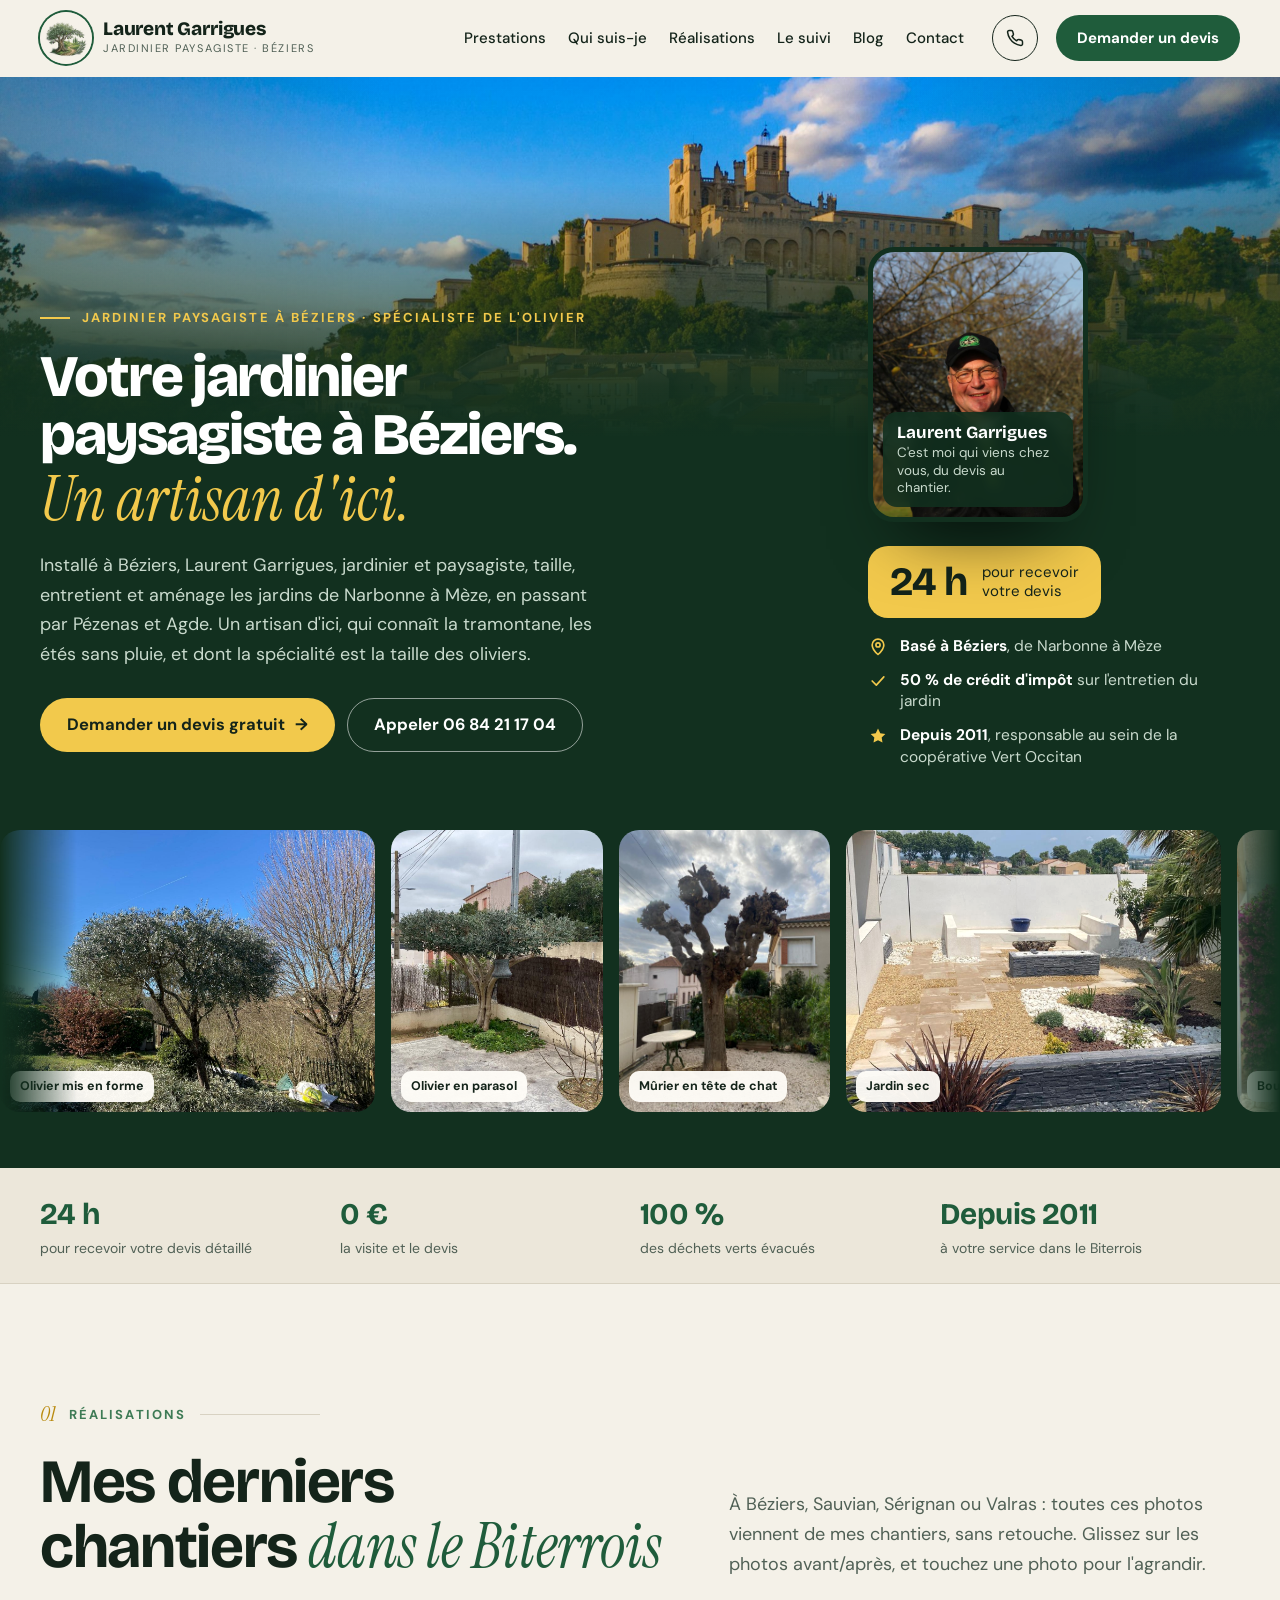
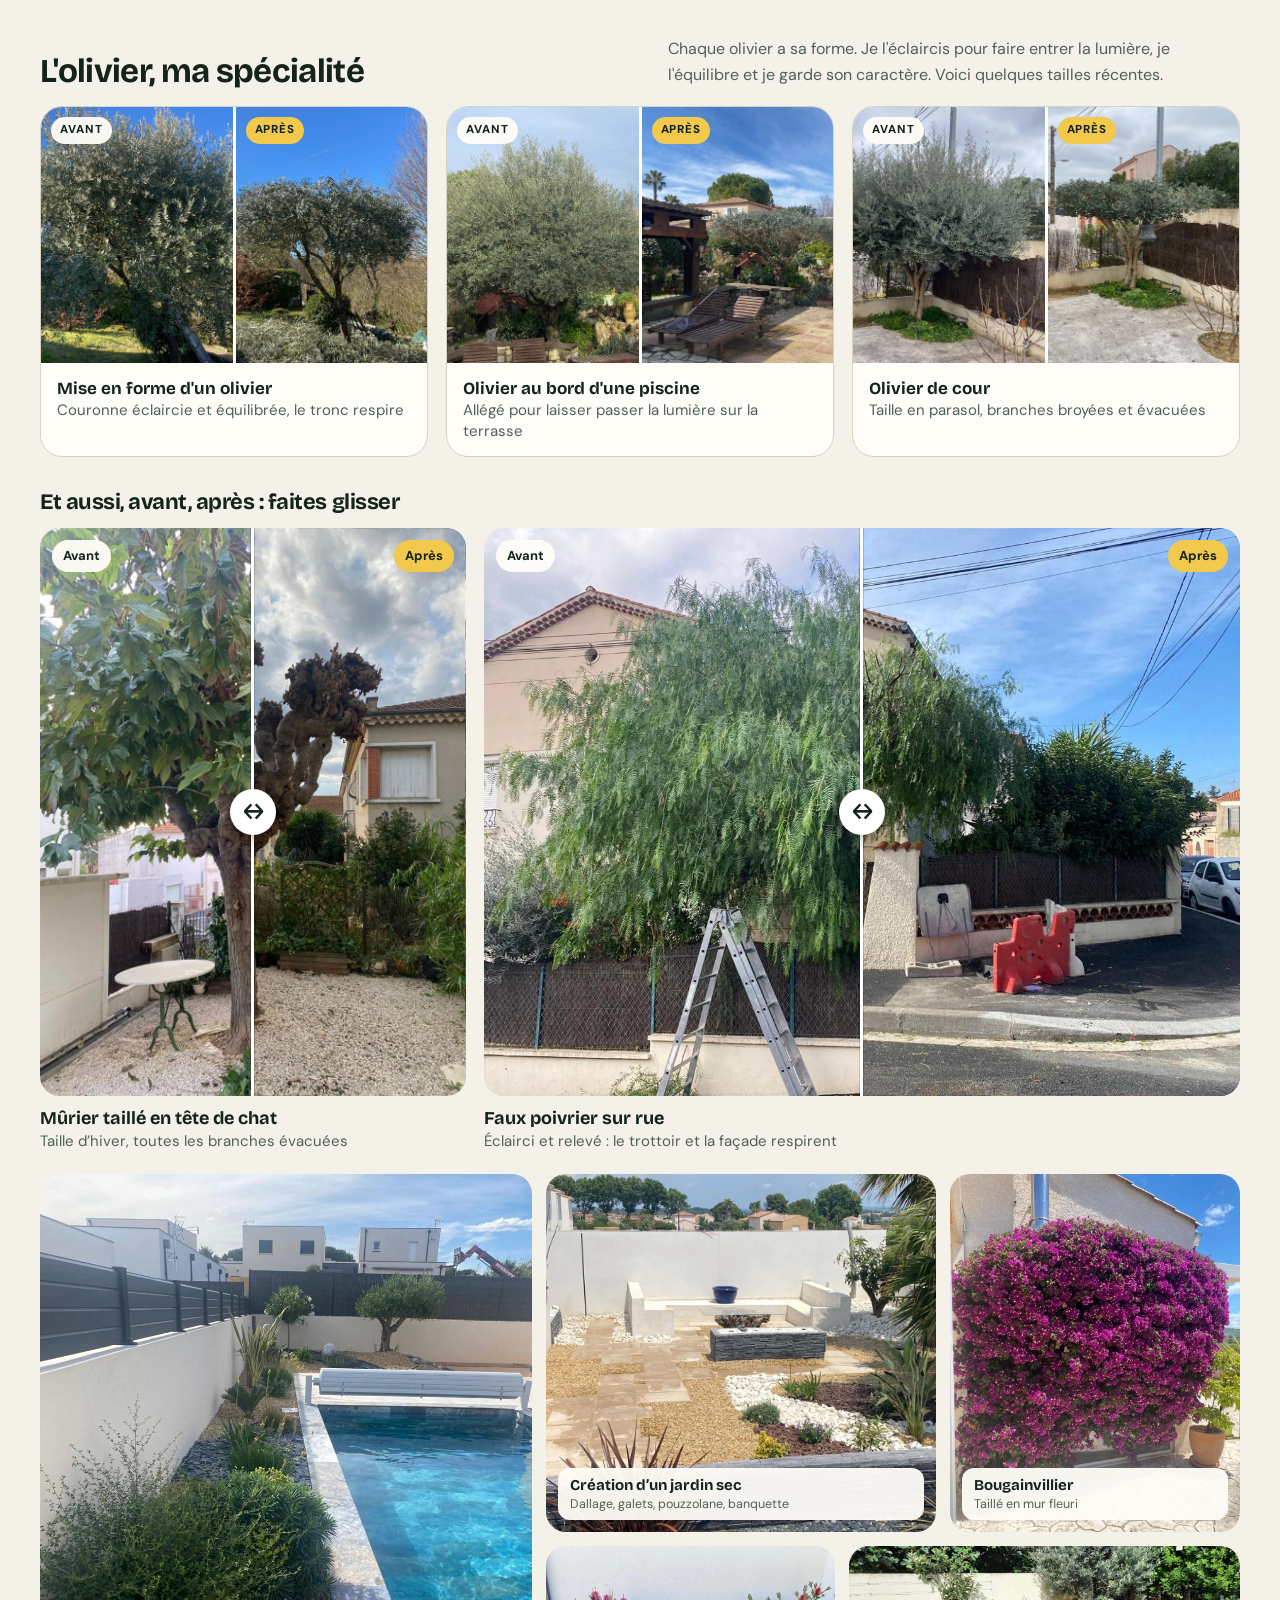
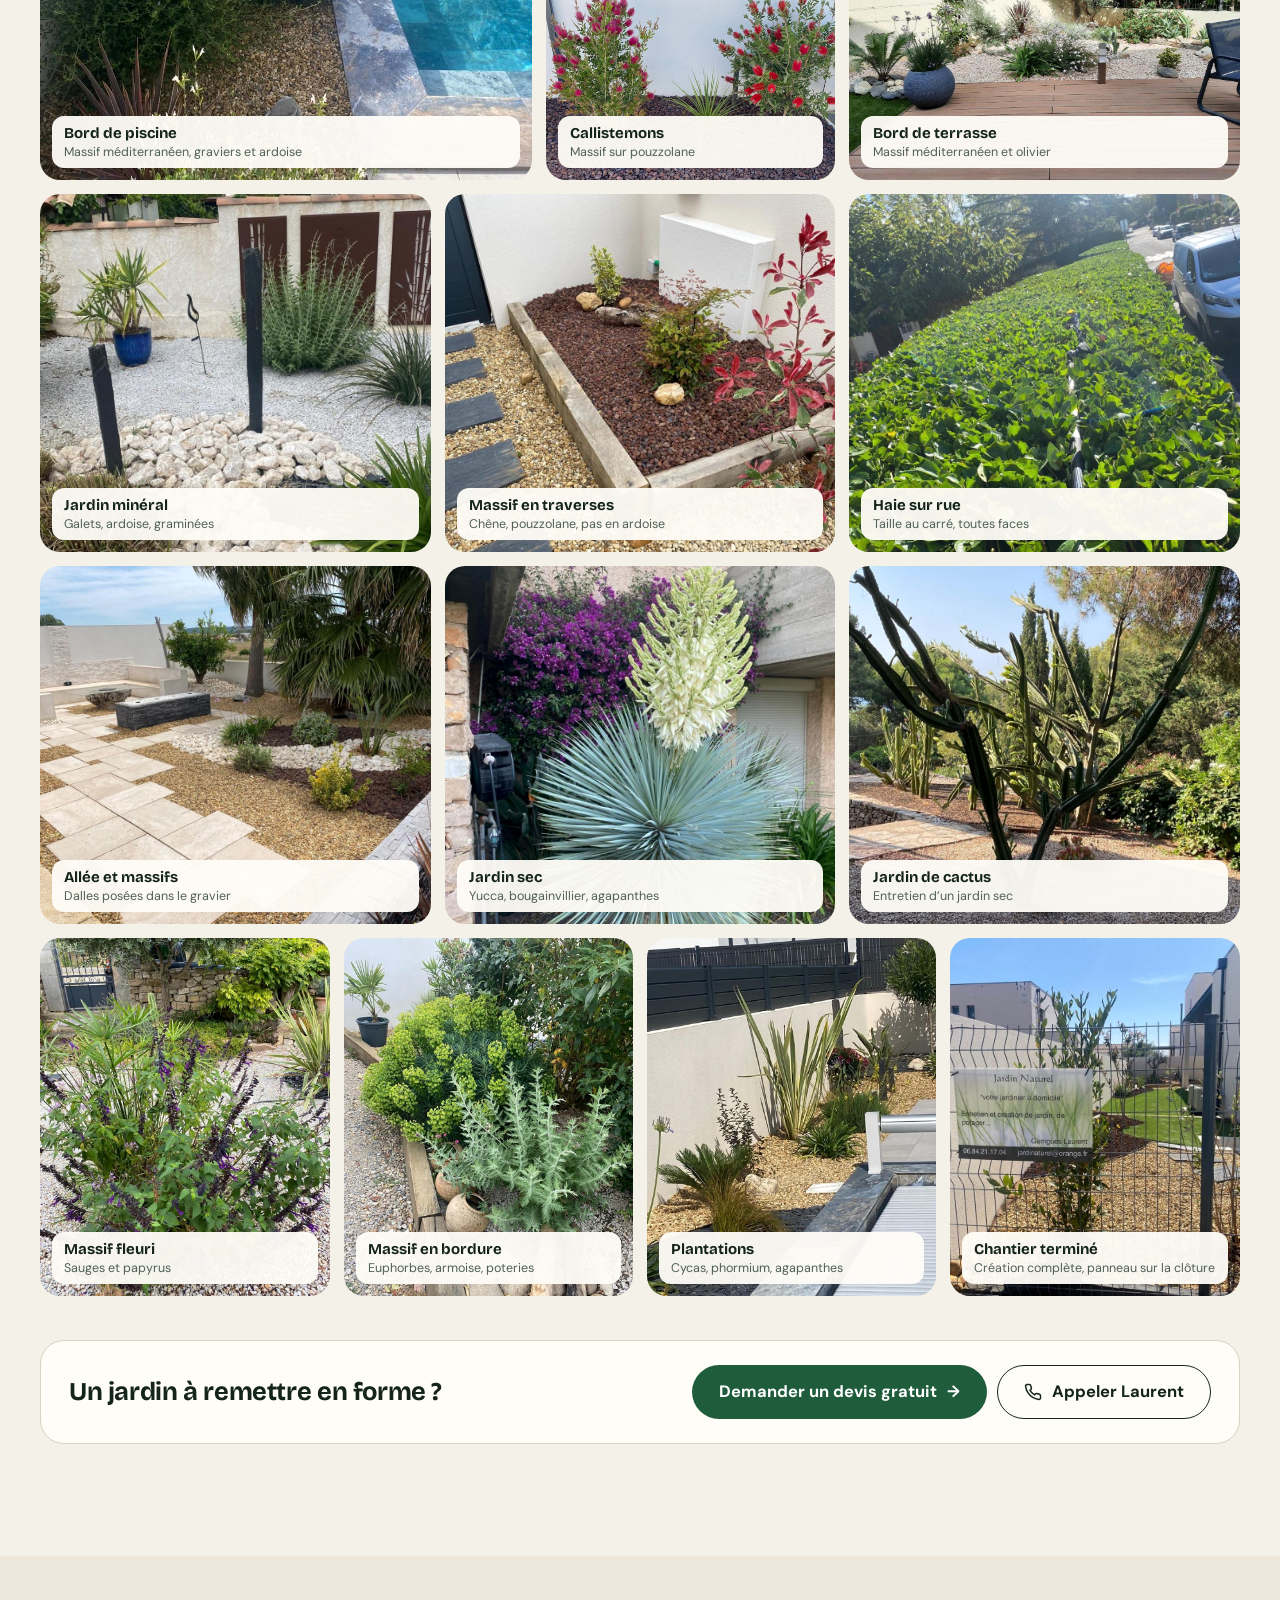
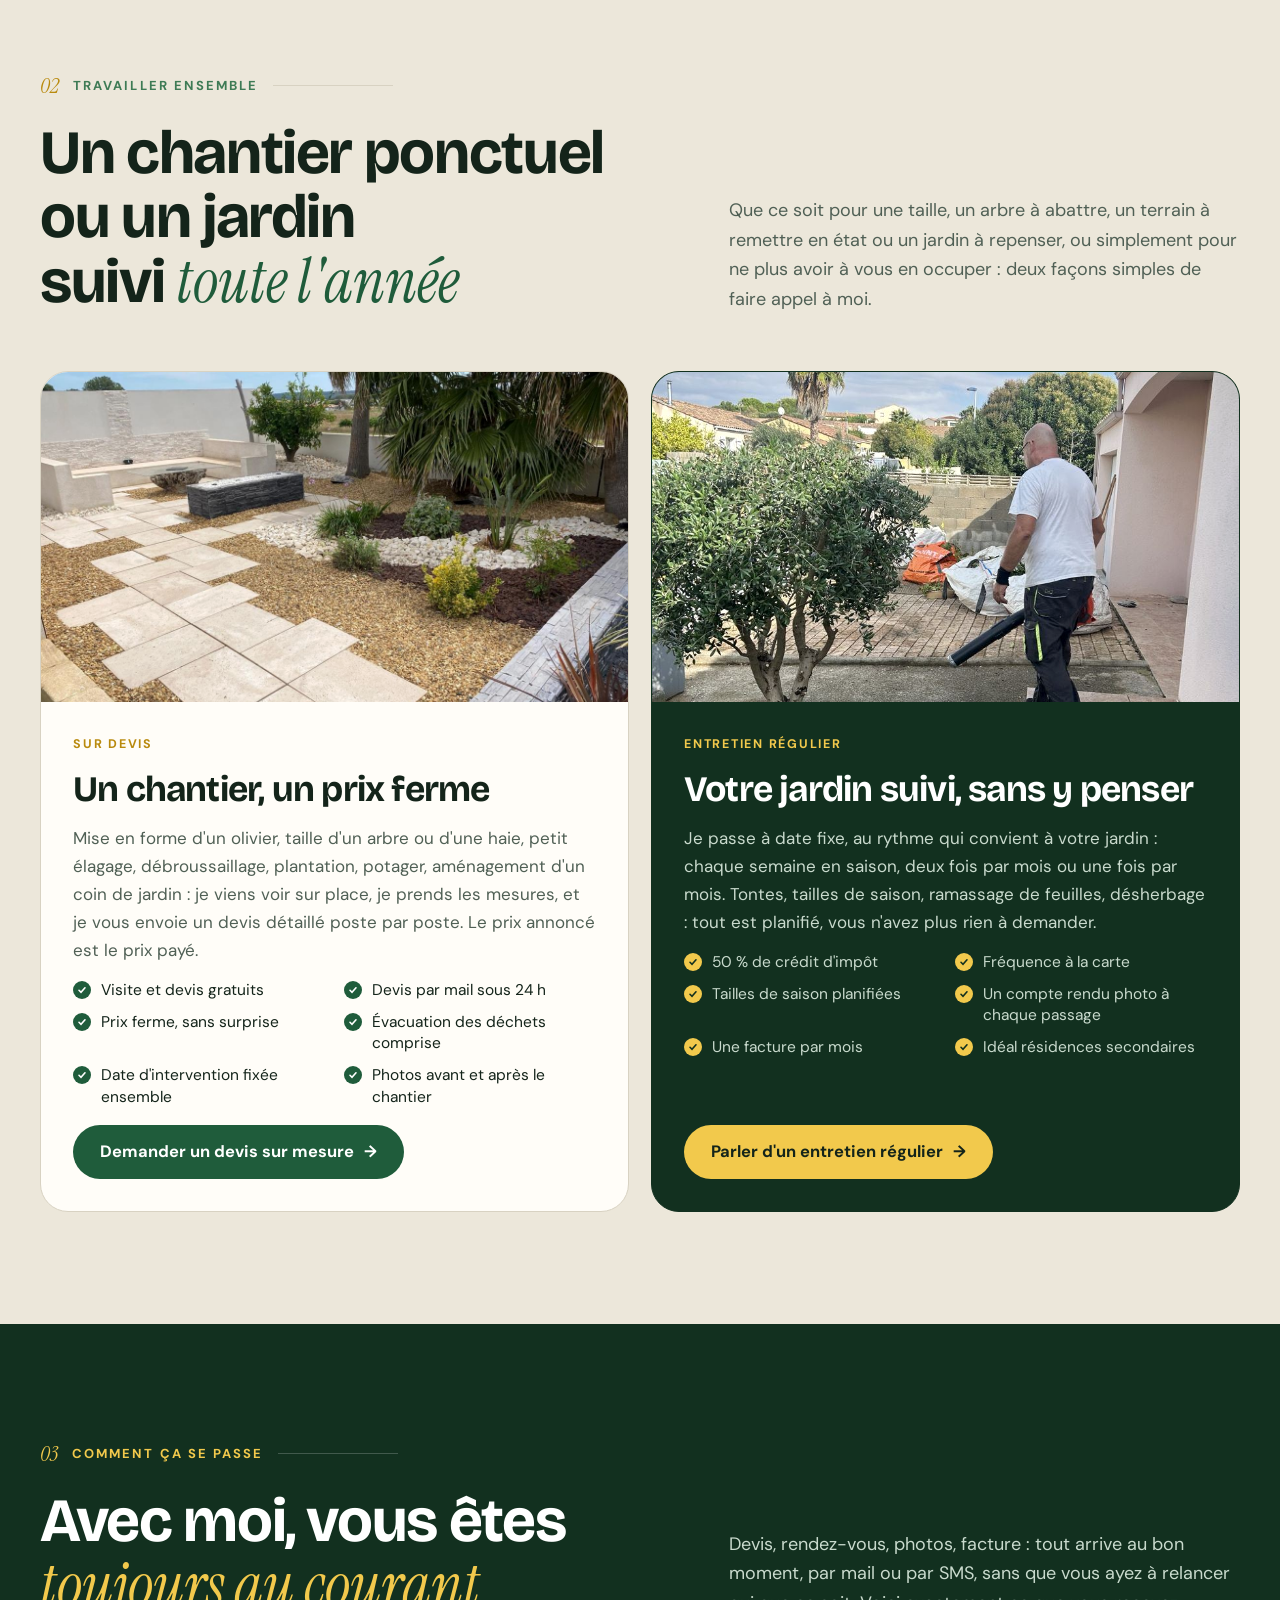
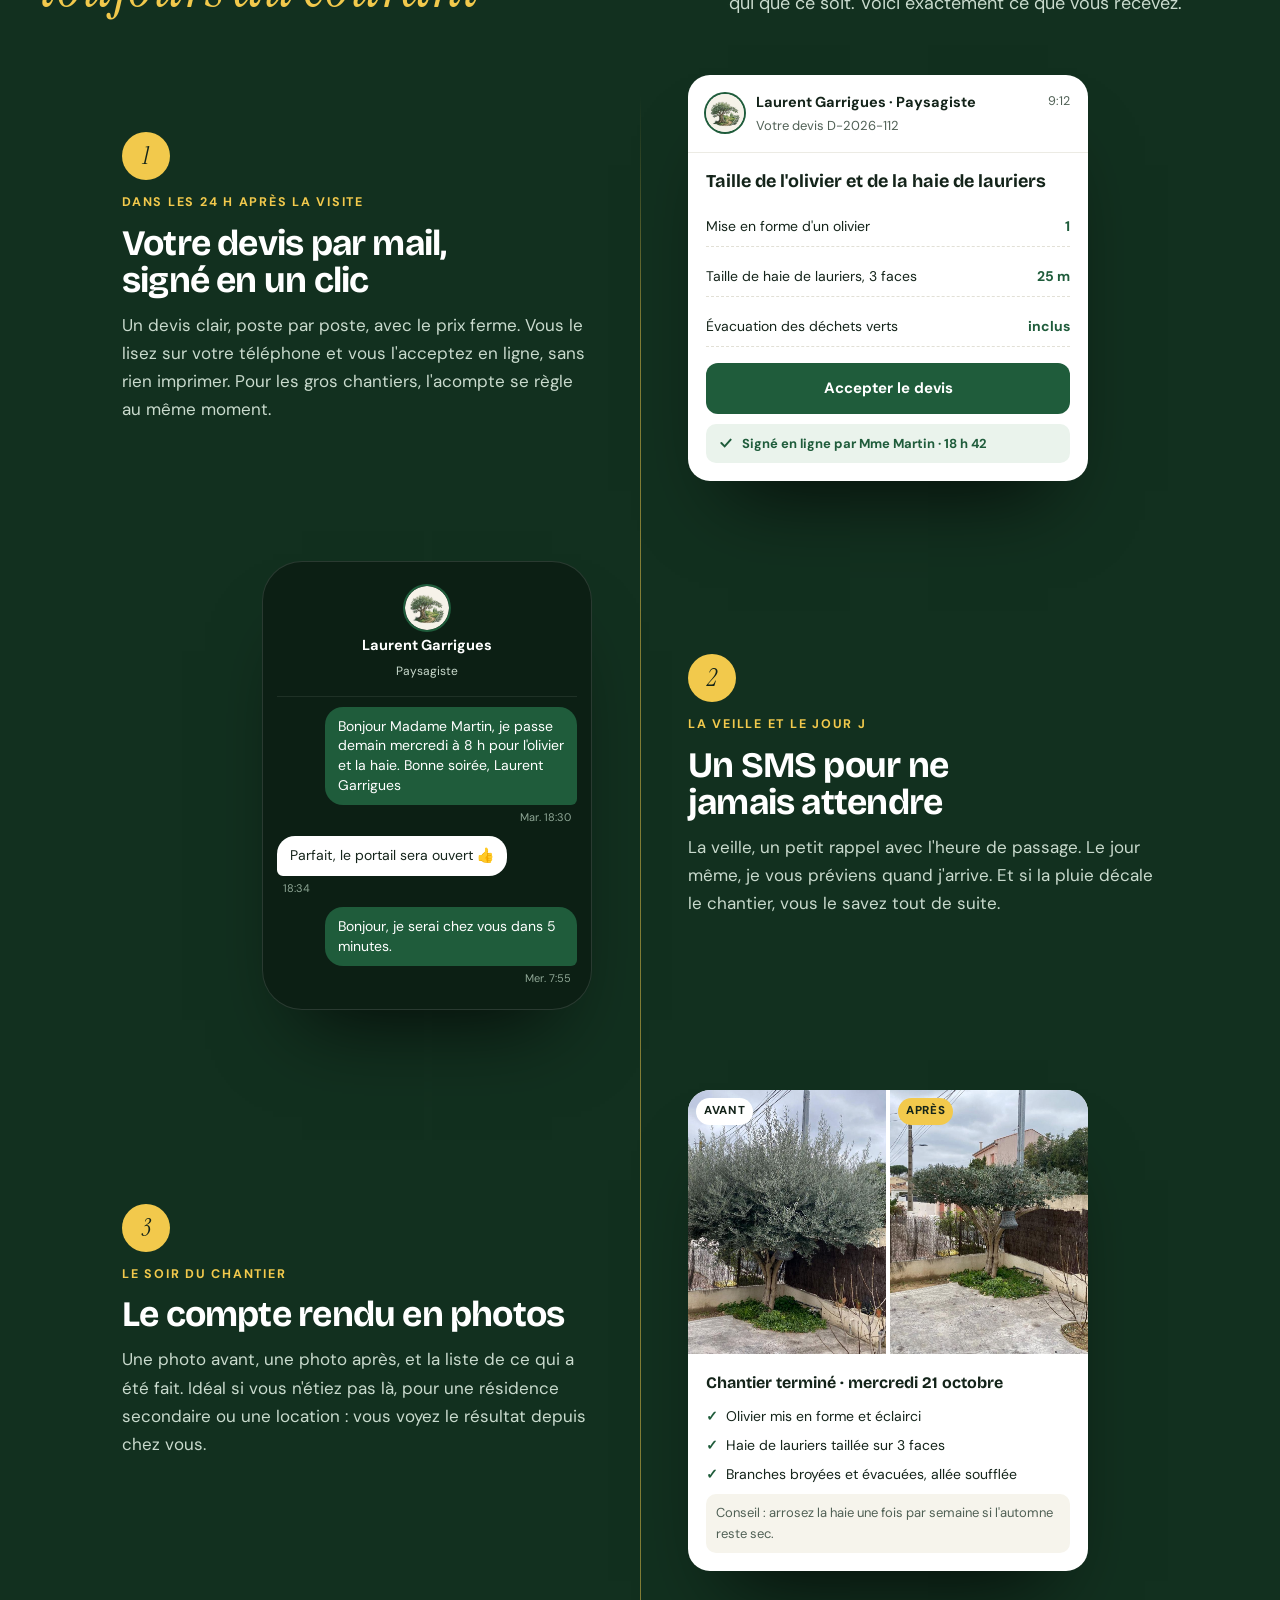
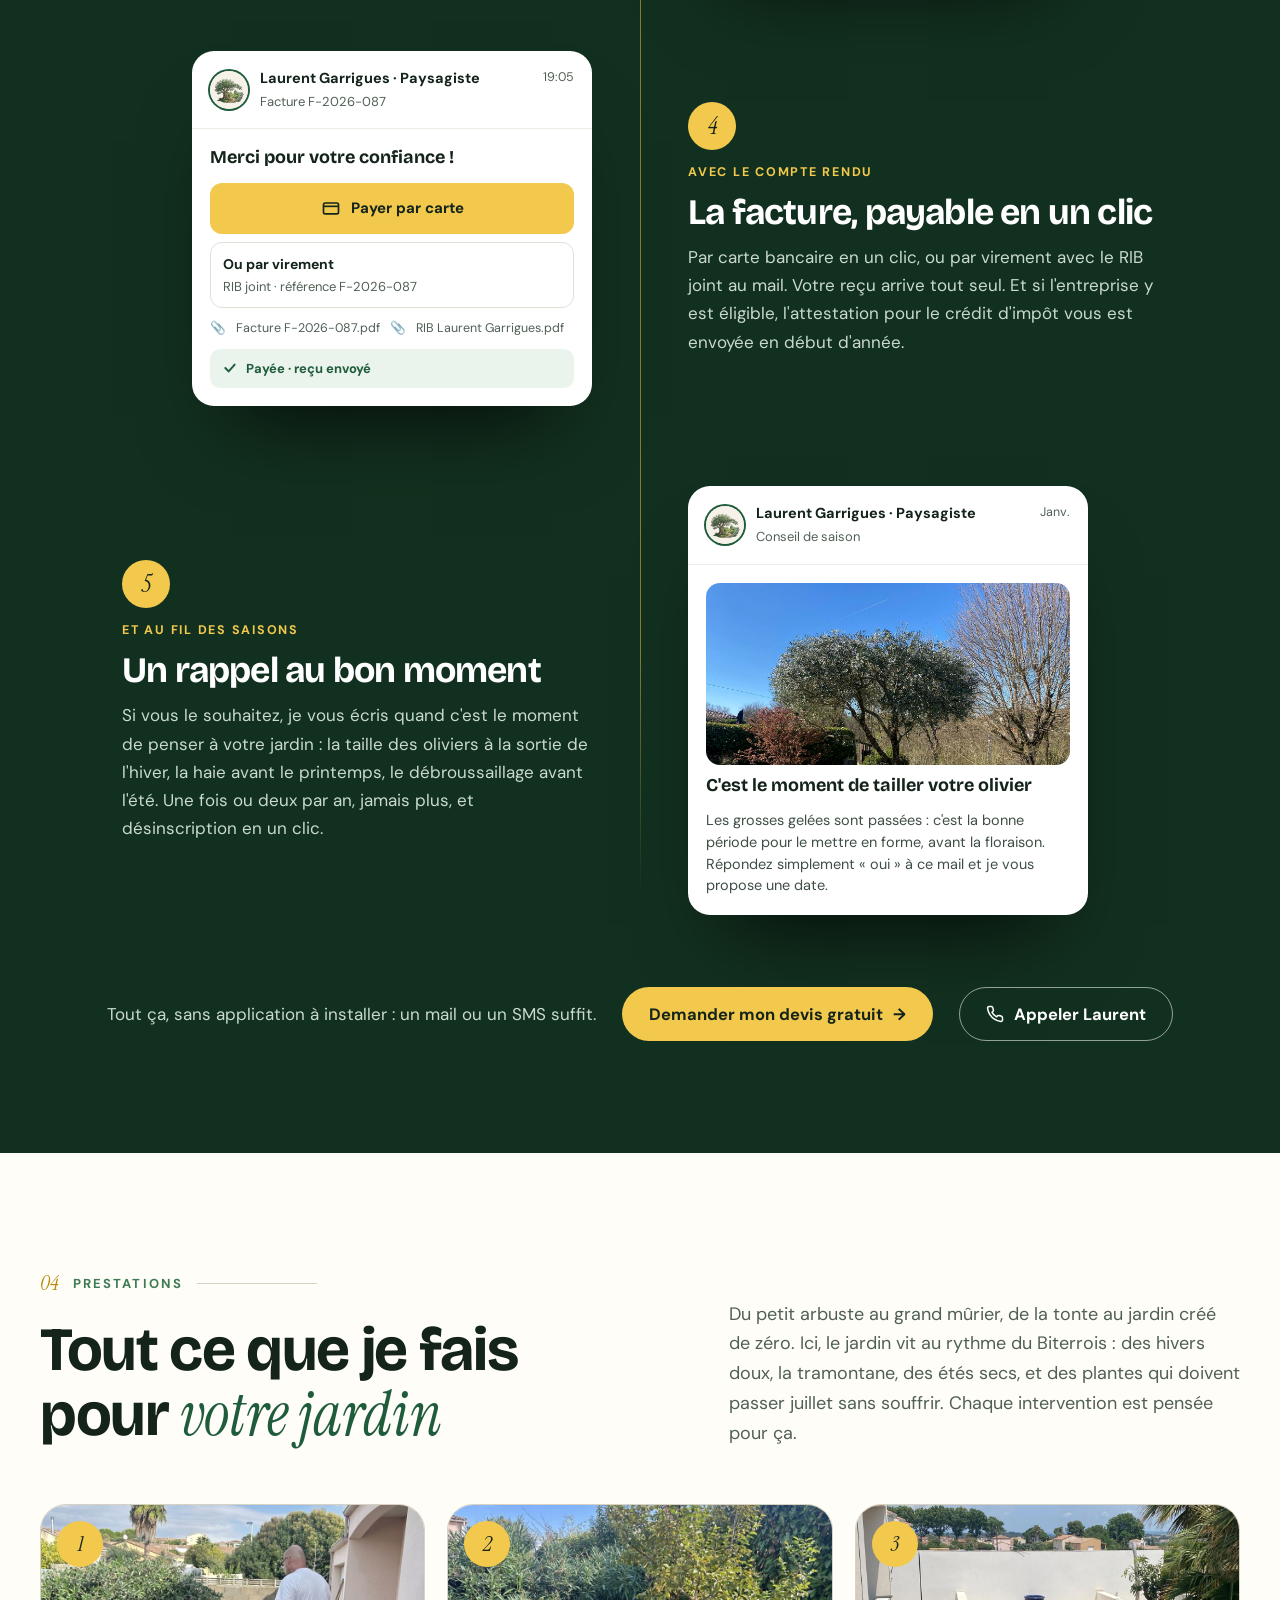
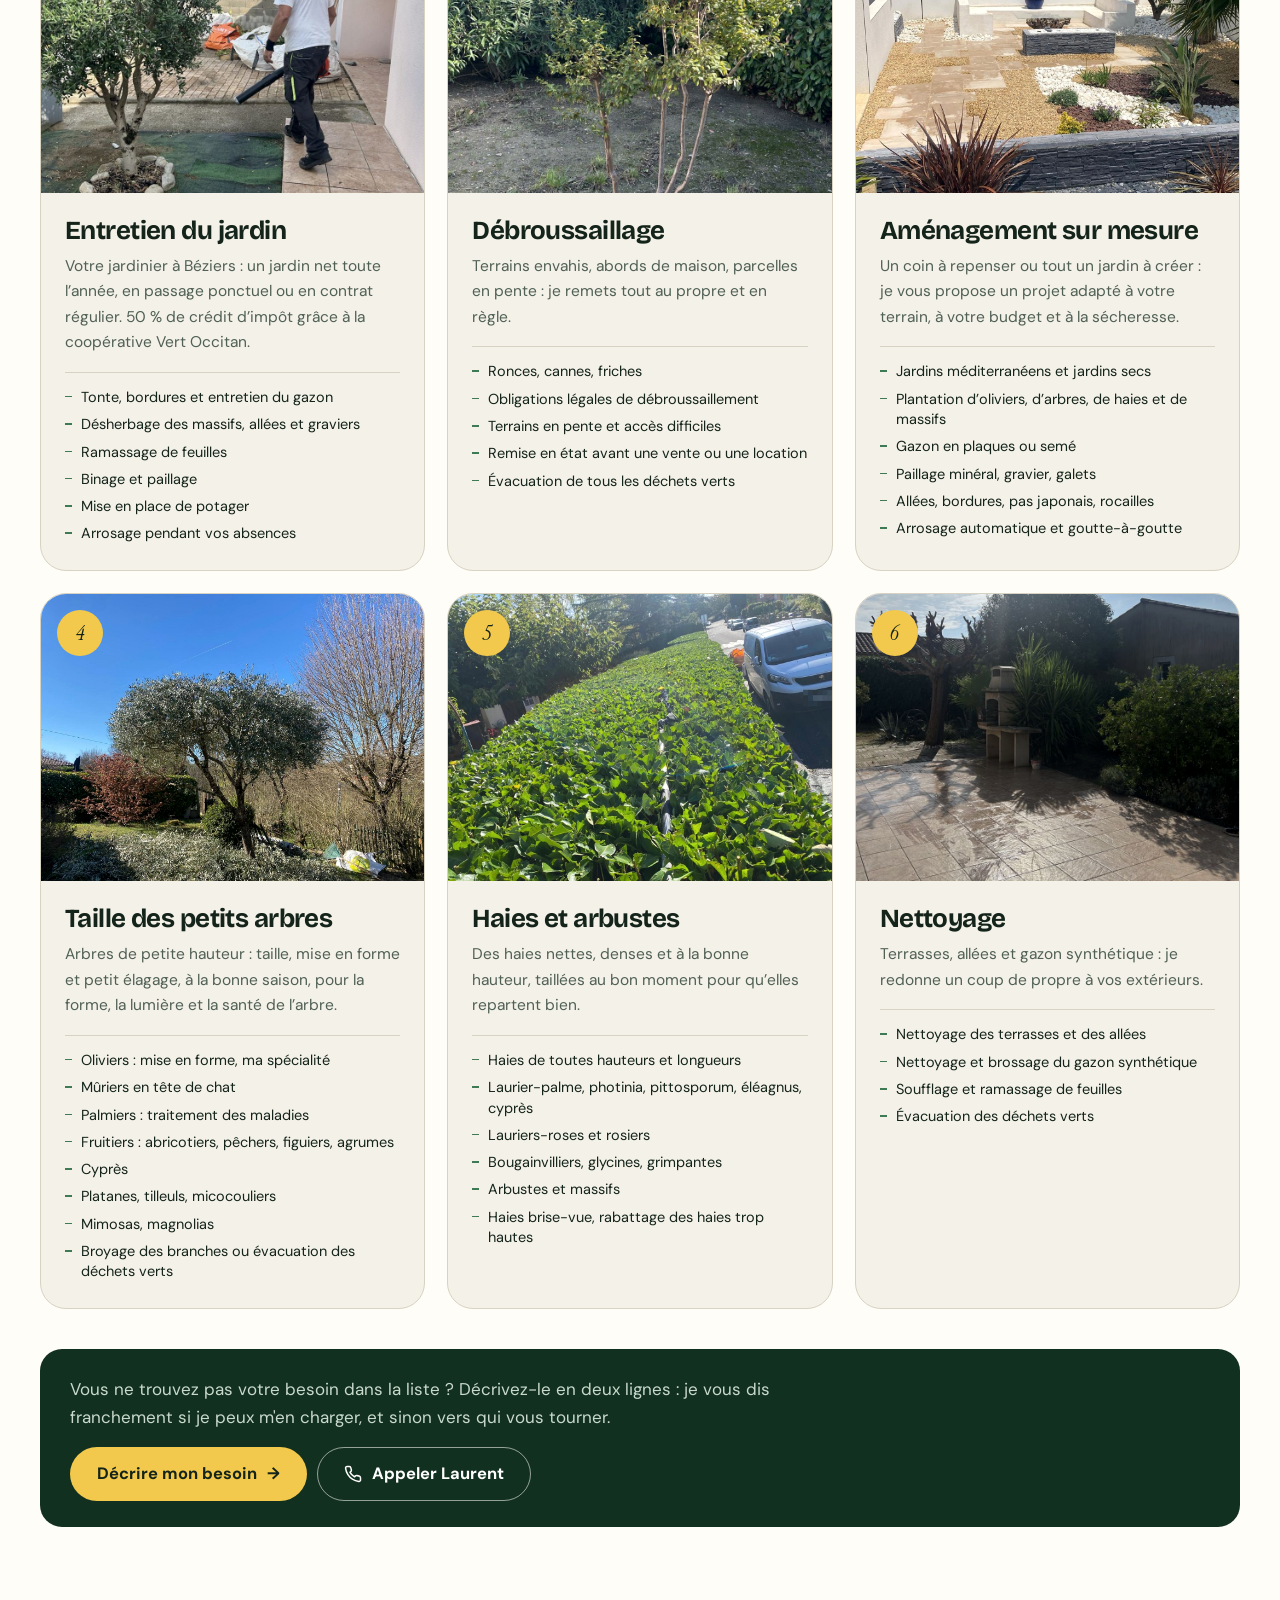
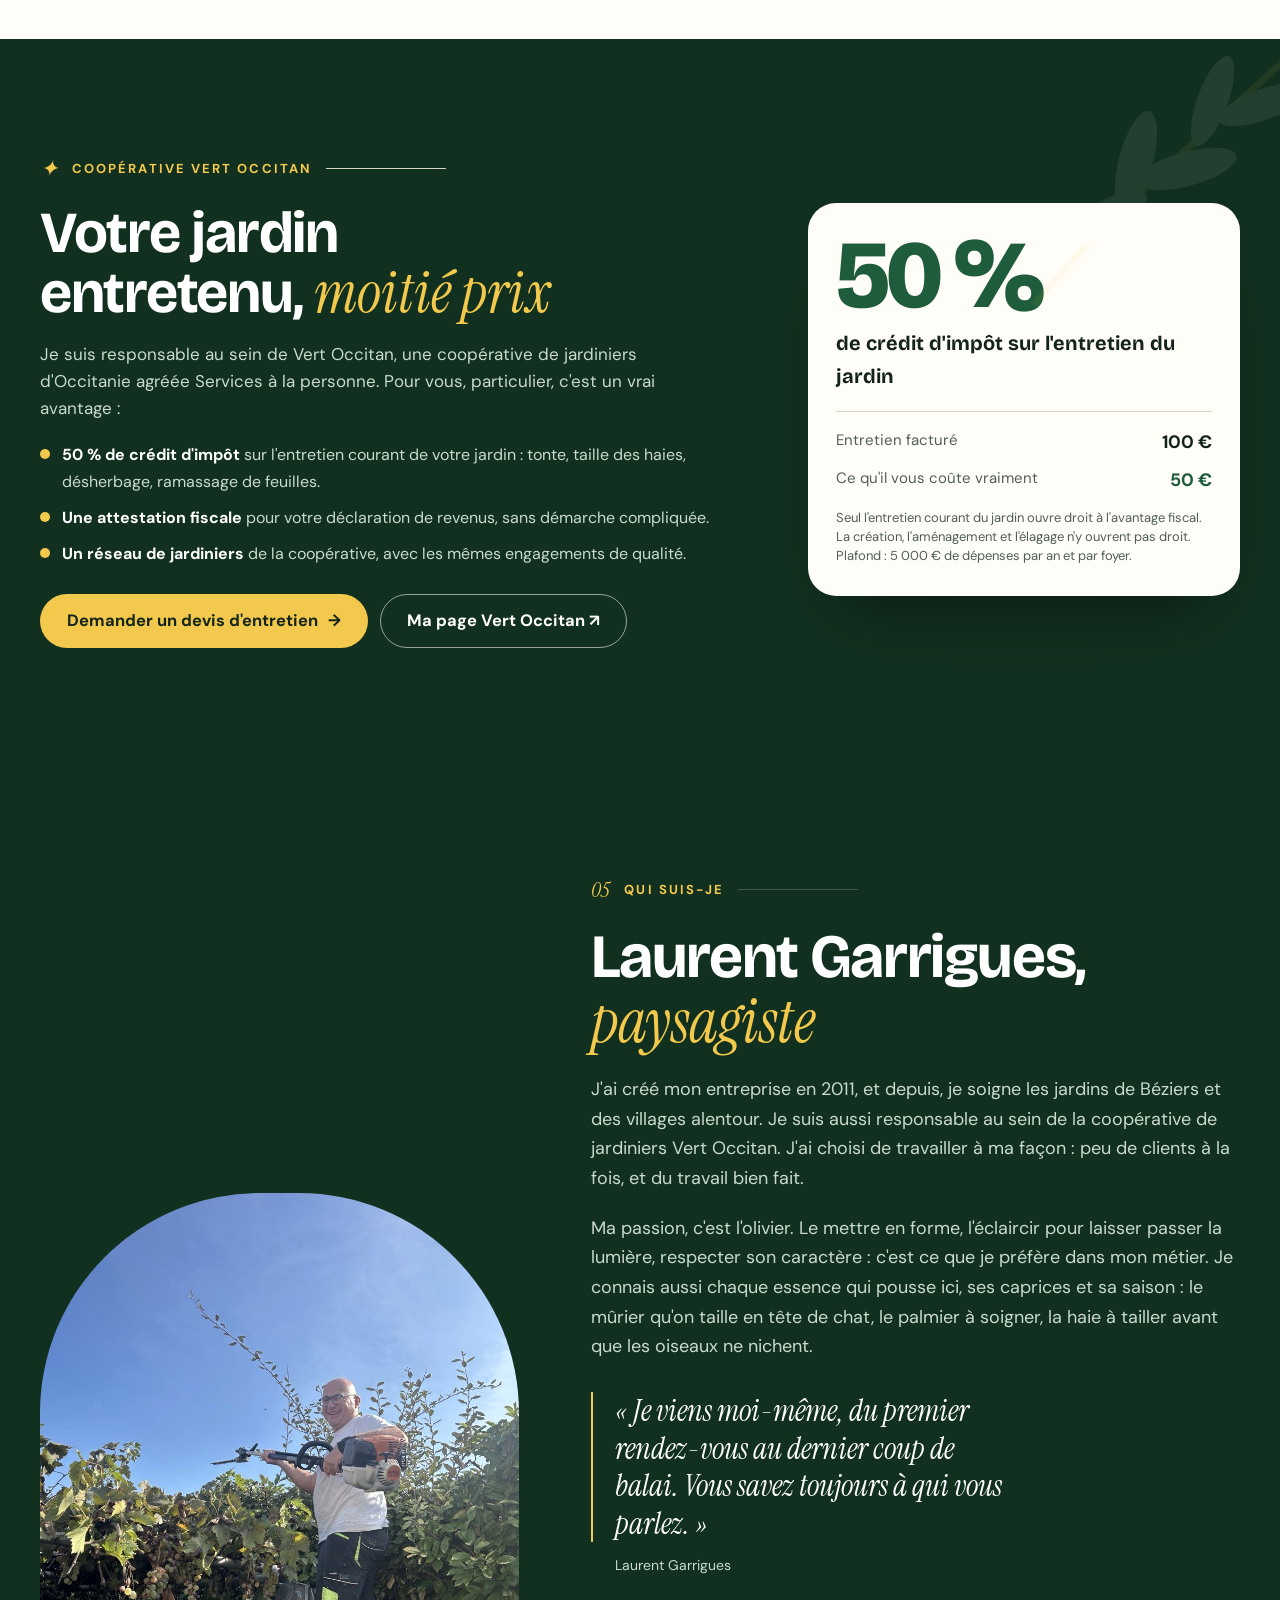
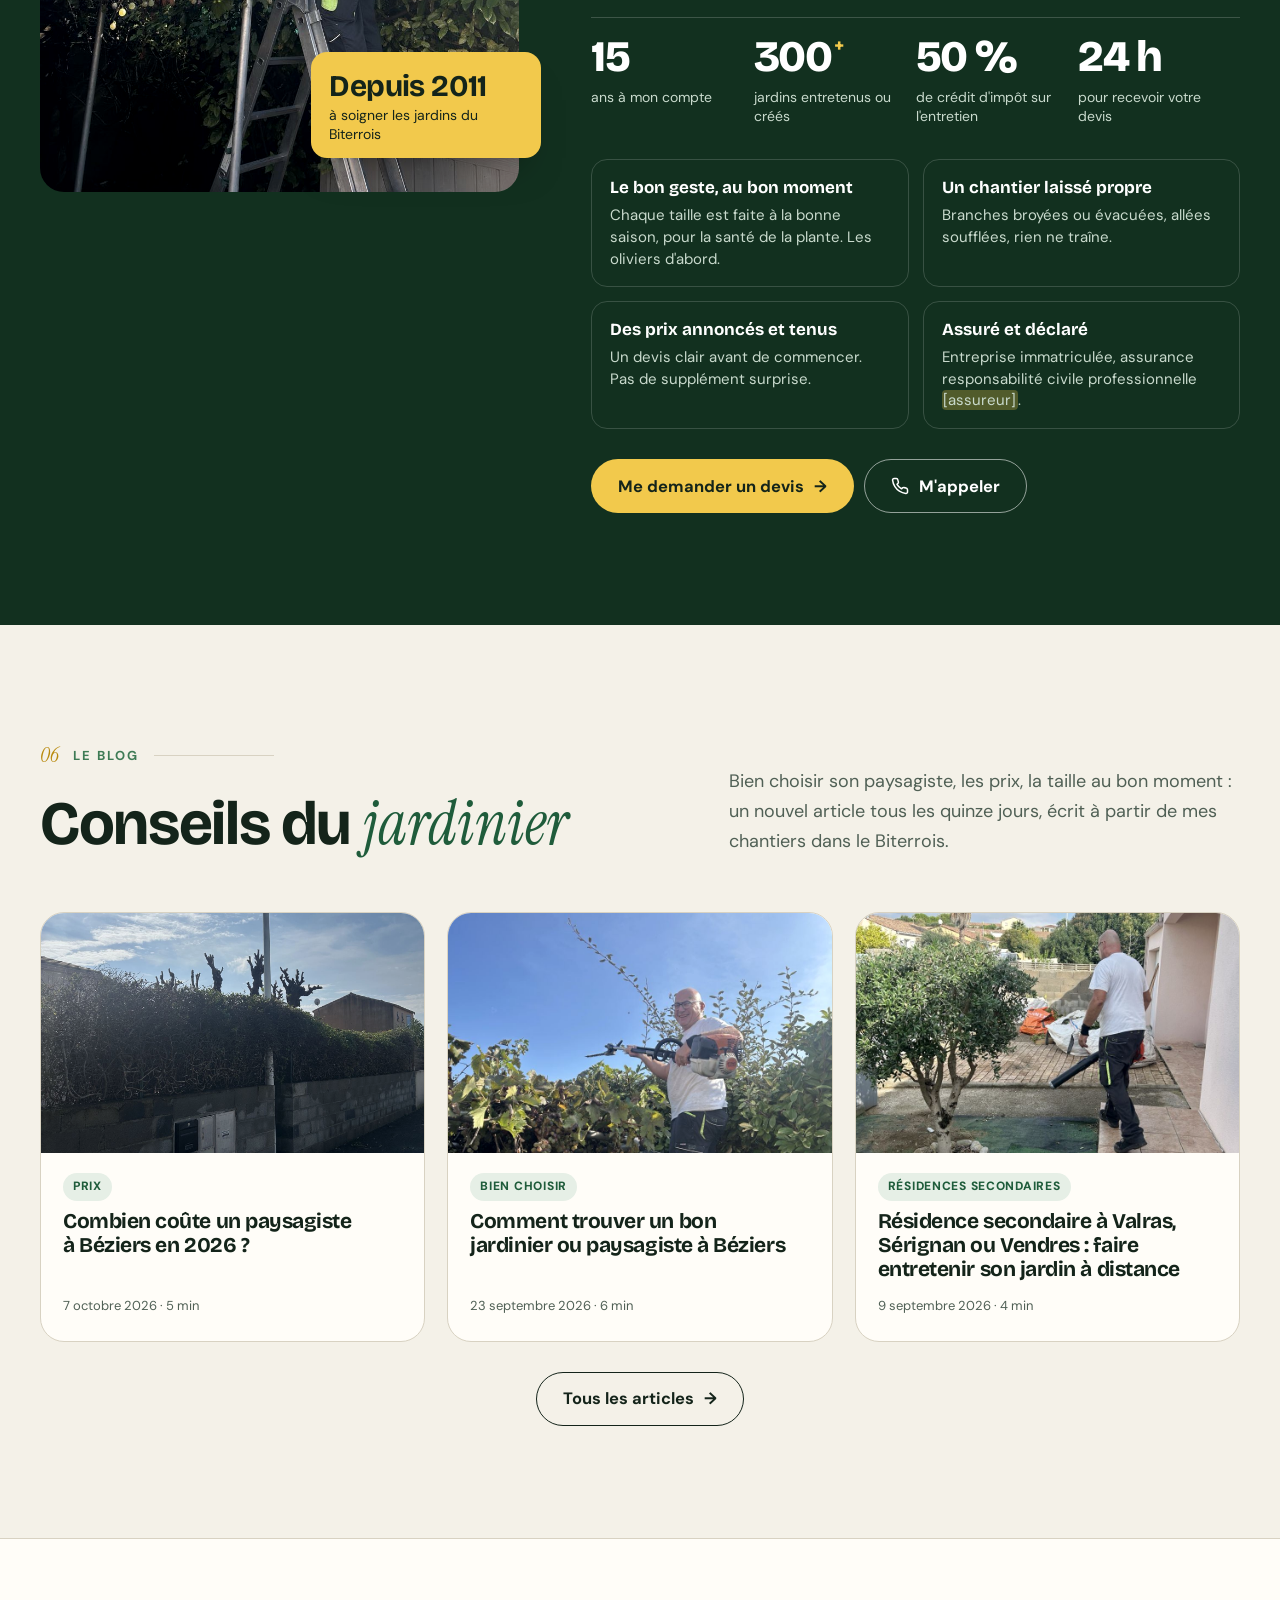
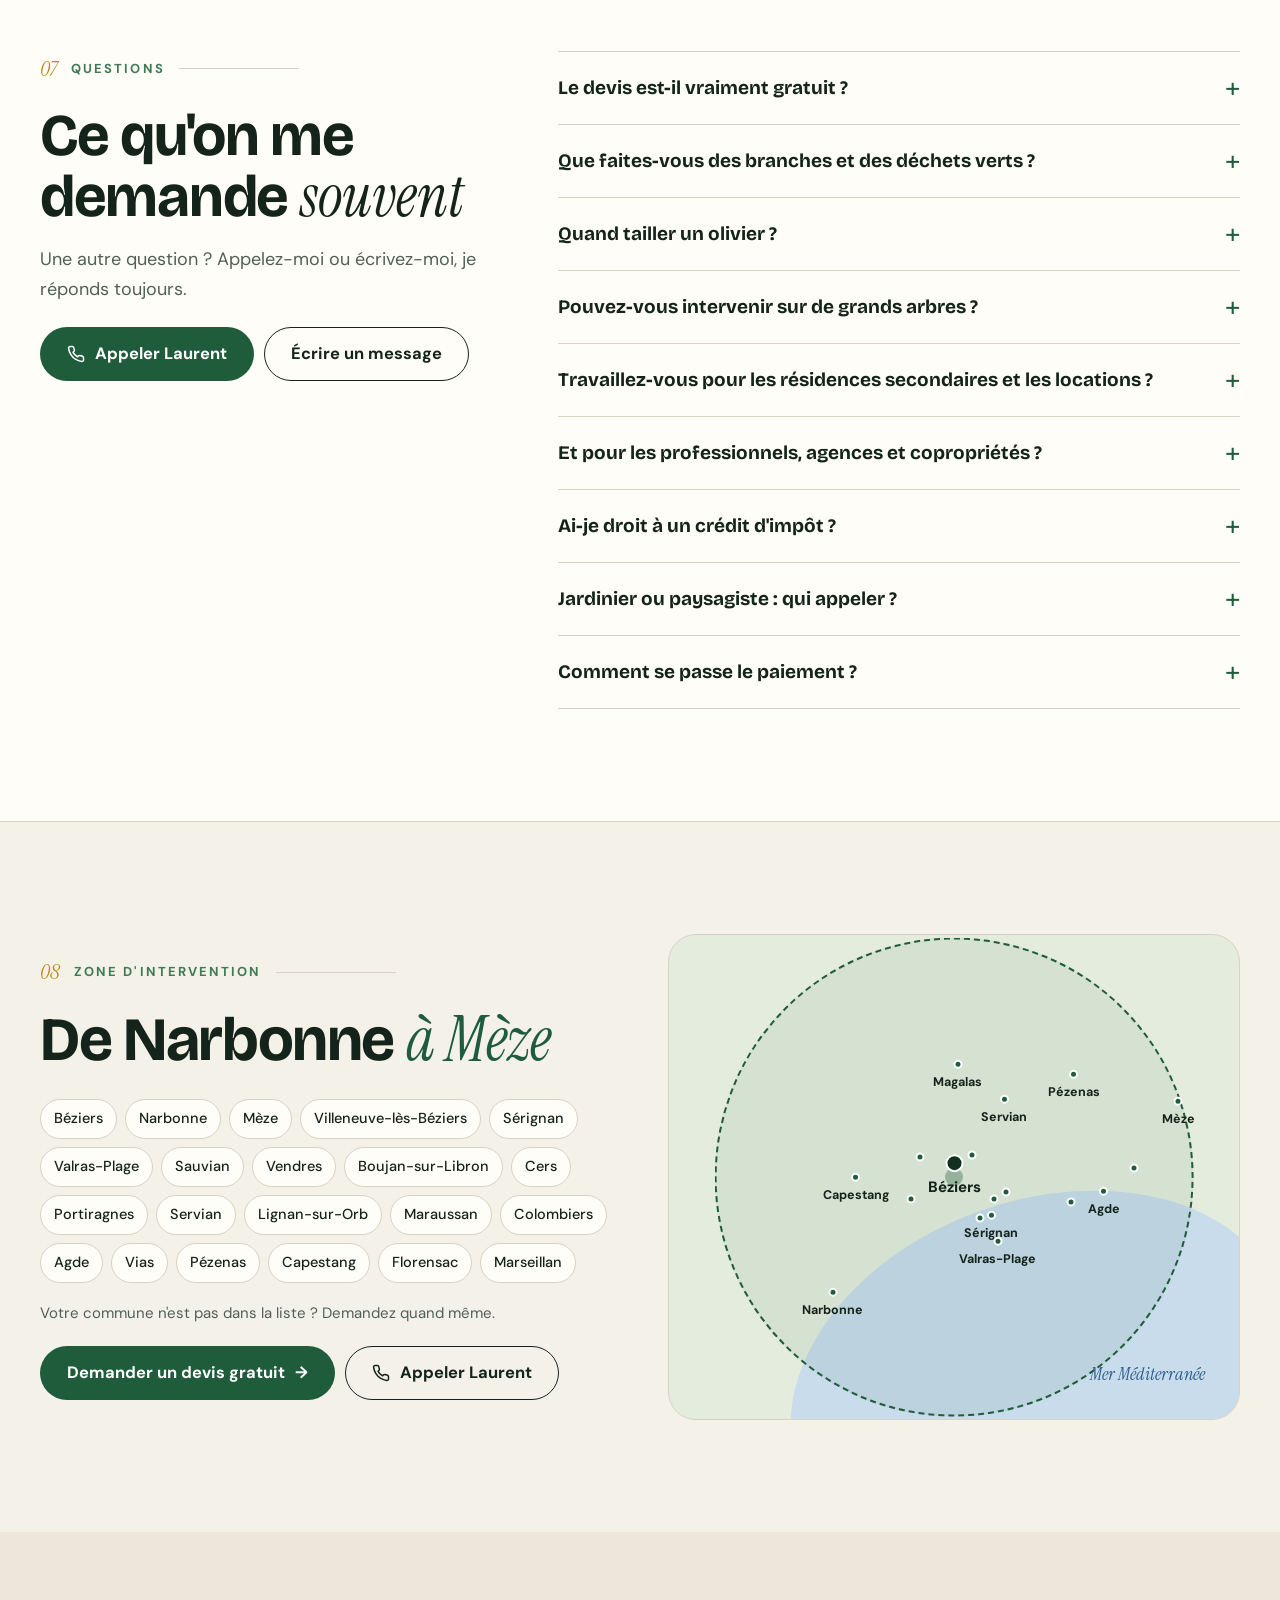
==== commit adf75eb9: "Site aux couleurs de l'olivier : logo olivier, nouveau portrait, oliviers avant/après, section coopé" ====
--- a/index.html
+++ b/index.html
@@ -3,13 +3,12 @@
 <head>
 <meta charset="utf-8">
 <link rel="icon" href="favicon.ico" sizes="48x48">
-<link rel="icon" href="favicon.svg" type="image/svg+xml">
 <link rel="apple-touch-icon" href="apple-touch-icon.png">
 <meta name="theme-color" content="#1F5C3B">
 <meta name="viewport" content="width=device-width, initial-scale=1, viewport-fit=cover">
 <title>Jardinier paysagiste Béziers</title>
-<meta name="description" content="Laurent Garrigues, jardinier paysagiste à Béziers : taille de haies et de tous les arbres, entretien de jardin, élagage, abattage, débroussaillage et aménagements. Devis gratuit sous 24 h, Béziers et 30 min autour.">
-<script type="application/ld+json">{"@context": "https://schema.org", "@type": "HomeAndConstructionBusiness", "foundingDate": "2011", "name": "Laurent Garrigues, jardinier paysagiste", "description": "Jardinier paysagiste à Béziers : taille de haies et d'arbres, entretien de jardin, élagage, abattage, débroussaillage, aménagement de jardins.", "image": "img/beziers.jpg", "telephone": "+33 6 84 21 17 04", "email": "jardinaturel@orange.fr", "address": {"@type": "PostalAddress", "addressLocality": "Béziers", "postalCode": "34500", "addressRegion": "Occitanie", "addressCountry": "FR"}, "areaServed": [{"@type": "City", "name": "Béziers"}, {"@type": "City", "name": "Villeneuve-lès-Béziers"}, {"@type": "City", "name": "Sérignan"}, {"@type": "City", "name": "Valras-Plage"}, {"@type": "City", "name": "Sauvian"}, {"@type": "City", "name": "Vendres"}, {"@type": "City", "name": "Boujan-sur-Libron"}, {"@type": "City", "name": "Cers"}, {"@type": "City", "name": "Portiragnes"}, {"@type": "City", "name": "Servian"}, {"@type": "City", "name": "Lignan-sur-Orb"}, {"@type": "City", "name": "Maraussan"}, {"@type": "City", "name": "Colombiers"}, {"@type": "City", "name": "Agde"}, {"@type": "City", "name": "Vias"}, {"@type": "City", "name": "Pézenas"}, {"@type": "City", "name": "Capestang"}], "openingHours": "Mo-Sa 08:00-19:00", "knowsAbout": ["jardinier", "paysagiste", "taille de haies", "taille de mûrier en tête de chat", "élagage", "abattage", "débroussaillage", "entretien de jardin", "jardin méditerranéen"]}</script>
+<meta name="description" content="Laurent Garrigues, jardinier paysagiste à Béziers, spécialiste de l'olivier : entretien de jardin, taille et mise en forme des oliviers, haies, débroussaillage, aménagement. 50 % de crédit d'impôt sur l'entretien. De Narbonne à Mèze.">
+<script type="application/ld+json">{"@context": "https://schema.org", "@type": "HomeAndConstructionBusiness", "foundingDate": "2011", "name": "Laurent Garrigues, jardinier paysagiste", "description": "Jardinier paysagiste à Béziers, spécialiste de l'olivier : entretien de jardin, taille et mise en forme des oliviers, haies, débroussaillage, aménagement de jardins, de Narbonne à Mèze.", "image": "img/beziers.jpg", "telephone": "+33 6 84 21 17 04", "email": "jardinaturel@orange.fr", "address": {"@type": "PostalAddress", "addressLocality": "Béziers", "postalCode": "34500", "addressRegion": "Occitanie", "addressCountry": "FR"}, "areaServed": [{"@type": "City", "name": "Béziers"}, {"@type": "City", "name": "Narbonne"}, {"@type": "City", "name": "Mèze"}, {"@type": "City", "name": "Villeneuve-lès-Béziers"}, {"@type": "City", "name": "Sérignan"}, {"@type": "City", "name": "Valras-Plage"}, {"@type": "City", "name": "Sauvian"}, {"@type": "City", "name": "Vendres"}, {"@type": "City", "name": "Boujan-sur-Libron"}, {"@type": "City", "name": "Cers"}, {"@type": "City", "name": "Portiragnes"}, {"@type": "City", "name": "Servian"}, {"@type": "City", "name": "Lignan-sur-Orb"}, {"@type": "City", "name": "Maraussan"}, {"@type": "City", "name": "Colombiers"}, {"@type": "City", "name": "Agde"}, {"@type": "City", "name": "Vias"}, {"@type": "City", "name": "Pézenas"}, {"@type": "City", "name": "Capestang"}], "openingHours": "Mo-Sa 08:00-19:00", "knowsAbout": ["jardinier", "paysagiste", "taille d'olivier", "mise en forme des oliviers", "taille de haies", "taille de mûrier en tête de chat", "petit élagage", "débroussaillage", "entretien de jardin", "potager", "jardin méditerranéen"]}</script>
 <link rel="preconnect" href="https://fonts.googleapis.com">
 <link rel="preconnect" href="https://fonts.gstatic.com" crossorigin>
 <link rel="stylesheet" href="https://fonts.googleapis.com/css2?family=Bricolage+Grotesque:opsz,wght@12..96,500;12..96,700;12..96,800&family=DM+Sans:opsz,wght@9..40,400;9..40,500;9..40,700&family=Instrument+Serif:ital@0;1&display=swap">
@@ -458,6 +457,35 @@
   .callbar .btn{flex:1;min-height:50px;font-size:16px}
   footer{padding-bottom:calc(110px + env(safe-area-inset-bottom,0px))}
 }
+
+.oli-h{display:flex;align-items:flex-end;justify-content:space-between;gap:20px;flex-wrap:wrap;margin:0 0 18px}
+.oli-h h3{font-family:var(--display);font-size:clamp(24px,2.6vw,34px);margin:0;letter-spacing:-.02em}
+.oli-h p{margin:0;color:var(--muted);max-width:52ch;font-size:16px}
+.oli{display:grid;grid-template-columns:repeat(3,minmax(0,1fr));gap:18px;margin-bottom:34px}
+.oli figure{margin:0;background:var(--card);border:1px solid var(--line);border-radius:22px;overflow:hidden}
+.oli .pr{display:grid;grid-template-columns:1fr 1fr;gap:3px}
+.oli .pr div{position:relative;aspect-ratio:3/4;overflow:hidden}
+.oli .pr img{width:100%;height:100%;object-fit:cover}
+.oli .pr span{position:absolute;left:10px;top:10px;font-size:11.5px;font-weight:800;letter-spacing:.08em;text-transform:uppercase;padding:4px 9px;border-radius:999px;background:rgba(255,253,248,.95);color:var(--ink)}
+.oli .pr div+div span{background:var(--sun)}
+.oli figcaption{padding:14px 16px;font-size:15px;color:var(--muted);line-height:1.4}.oli figcaption b{display:block;color:var(--ink);font-family:var(--display);font-size:17px}
+.coop{background:var(--deep);color:var(--on-deep);position:relative;overflow:hidden}
+.coop .wrap{display:grid;grid-template-columns:minmax(0,1.25fr) minmax(0,.75fr);gap:48px;align-items:center}
+.coop h2{color:#fff;font-size:clamp(34px,4.6vw,58px);margin-top:16px}.coop h2 em.s{color:var(--sun)}
+.coop p{font-size:17px;line-height:1.6;max-width:56ch}
+.coop ul{list-style:none;padding:0;margin:20px 0 26px;display:flex;flex-direction:column;gap:10px}
+.coop li{display:flex;gap:12px;align-items:flex-start;font-size:16px}.coop li::before{content:"";flex-shrink:0;width:10px;height:10px;border-radius:50%;background:var(--sun);margin-top:7px}
+.coop li b{color:#fff}
+.coop .big{background:var(--card);color:var(--ink);border-radius:28px;padding:30px 28px;box-shadow:0 40px 70px -40px rgba(0,0,0,.6)}
+.coop .big .n{font-family:var(--display);font-size:clamp(64px,8vw,96px);font-weight:800;line-height:.9;color:var(--green);letter-spacing:-.04em}
+.coop .big .l{font-family:var(--display);font-size:20px;font-weight:700;margin-top:8px}
+.coop .big .ex{margin-top:18px;padding-top:16px;border-top:1px solid var(--line);display:flex;justify-content:space-between;gap:12px;font-size:15px;color:var(--muted)}
+.coop .big .ex b{color:var(--ink);font-size:18px}
+.coop .big small{display:block;margin-top:14px;font-size:13px;color:var(--muted);line-height:1.45}
+.coop .leaf{position:absolute;right:-60px;top:-40px;width:340px;opacity:.07;pointer-events:none}
+#logo1,#logo2{flex-shrink:0;display:block;line-height:0}#logo1 img,#logo2 img{max-width:none}
+.brand-logo{width:46px;height:46px;border-radius:50%;display:block;box-shadow:0 0 0 1px rgba(0,0,0,.06)}
+@media (max-width:980px){.oli{grid-template-columns:minmax(0,1fr)}.coop .wrap{grid-template-columns:minmax(0,1fr)}}
 </style>
 <style>[hidden]{display:none!important}html,body{margin:0}</style>
 </head>
@@ -479,18 +507,18 @@
  <div class="wrap hwrap">
   <div class="hcard anim d1">
    <div class="me-m"><img src="img/laurent-portrait.jpg" alt="Laurent Garrigues"><span><b>Laurent Garrigues</b>Votre paysagiste</span></div>
-   <div class="eb"><span>Jardinier paysagiste à Béziers · depuis 2011</span></div>
+   <div class="eb"><span>Jardinier paysagiste à Béziers · spécialiste de l'olivier</span></div>
    <h1>Votre jardinier paysagiste à Béziers. <em class="s">Un artisan d'ici.</em></h1>
-   <p class="lead">Installé à Béziers, Laurent Garrigues, jardinier et paysagiste, taille, entretient et aménage les jardins de Valras-Plage à Pézenas, de Sérignan à Capestang. Un artisan d'ici, qui connaît la tramontane, les étés sans pluie et les mûriers qu'on taille en tête de chat avant la fin de l'hiver.</p>
+   <p class="lead">Installé à Béziers, Laurent Garrigues, jardinier et paysagiste, taille, entretient et aménage les jardins de Narbonne à Mèze, en passant par Pézenas et Agde. Un artisan d'ici, qui connaît la tramontane, les étés sans pluie, et dont la spécialité est la taille des oliviers.</p>
    <div class="ctas"><a class="btn sun" href="#devis">Demander un devis gratuit <span class="arrow" aria-hidden="true">→</span></a><a class="btn out-l" href="tel:+33684211704">Appeler 06 84 21 17 04</a></div>
   </div>
   <div class="hside anim d3">
-   <figure class="me"><img src="img/laurent-portrait.jpg" alt="Laurent Garrigues, paysagiste, en train de tailler une haie"><figcaption><b>Laurent Garrigues</b>C'est moi qui viens chez vous, du devis au chantier.</figcaption></figure>
+   <figure class="me"><img src="img/laurent-portrait.jpg" alt="Laurent Garrigues, jardinier paysagiste à Béziers" style="object-position:50% 28%"><figcaption><b>Laurent Garrigues</b>C'est moi qui viens chez vous, du devis au chantier.</figcaption></figure>
    <div class="hchip"><b>24 h</b><span>pour recevoir<br>votre devis</span></div>
    <ul class="local">
-    <li><svg width="20" height="20" viewBox="0 0 24 24" fill="none" stroke="currentColor" stroke-width="2" stroke-linecap="round" stroke-linejoin="round" aria-hidden="true"><path d="M12 21s-7-6.2-7-11.5A7 7 0 0 1 19 9.5C19 14.8 12 21 12 21z"/><circle cx="12" cy="9.5" r="2.5"/></svg><span><b>Basé à Béziers</b>, à 30 minutes maximum de chez vous</span></li>
-    <li><svg width="20" height="20" viewBox="0 0 24 24" fill="none" stroke="currentColor" stroke-width="2" stroke-linecap="round" stroke-linejoin="round" aria-hidden="true"><path d="M5 12l5 5 9-10"/></svg><span><b>Visite et devis gratuits</b> dans toute la zone</span></li>
-    <li><svg width="20" height="20" viewBox="0 0 24 24" fill="currentColor" aria-hidden="true"><path d="M12 3l2.7 5.6 6.1.9-4.4 4.3 1 6.1L12 17l-5.4 2.9 1-6.1L3.2 9.5l6.1-.9z"/></svg><span><b>Entreprise créée en 2011</b>, déclarée et assurée</span></li>
+    <li><svg width="20" height="20" viewBox="0 0 24 24" fill="none" stroke="currentColor" stroke-width="2" stroke-linecap="round" stroke-linejoin="round" aria-hidden="true"><path d="M12 21s-7-6.2-7-11.5A7 7 0 0 1 19 9.5C19 14.8 12 21 12 21z"/><circle cx="12" cy="9.5" r="2.5"/></svg><span><b>Basé à Béziers</b>, de Narbonne à Mèze</span></li>
+    <li><svg width="20" height="20" viewBox="0 0 24 24" fill="none" stroke="currentColor" stroke-width="2" stroke-linecap="round" stroke-linejoin="round" aria-hidden="true"><path d="M5 12l5 5 9-10"/></svg><span><b>50 % de crédit d'impôt</b> sur l'entretien du jardin</span></li>
+    <li><svg width="20" height="20" viewBox="0 0 24 24" fill="currentColor" aria-hidden="true"><path d="M12 3l2.7 5.6 6.1.9-4.4 4.3 1 6.1L12 17l-5.4 2.9 1-6.1L3.2 9.5l6.1-.9z"/></svg><span><b>Depuis 2011</b>, responsable au sein de la coopérative Vert Occitan</span></li>
    </ul>
   </div>
  </div>
@@ -506,7 +534,13 @@
 <section class="ch" id="realisations">
  <div class="wrap">
   <div class="head rv"><div><div class="kicker"><b>01</b>Réalisations</div><h2>Mes derniers chantiers <em class="s">dans le Biterrois</em></h2></div><p>À Béziers, Sauvian, Sérignan ou Valras : toutes ces photos viennent de mes chantiers, sans retouche. Glissez sur les photos avant/après, et touchez une photo pour l'agrandir.</p></div>
-  <h3 class="ba-h rv">Avant, après : faites glisser</h3>
+  <div class="oli-h rv"><h3>L'olivier, ma spécialité</h3><p>Chaque olivier a sa forme. Je l'éclaircis pour faire entrer la lumière, je l'équilibre et je garde son caractère. Voici quelques tailles récentes.</p></div>
+  <div class="oli rv">
+   <figure><div class="pr"><div><img src="img/olivier1-avant.jpg" alt="Mise en forme d'un olivier, avant la taille" loading="lazy"><span>Avant</span></div><div><img src="img/olivier1-apres.jpg" alt="Mise en forme d'un olivier, après la taille" loading="lazy"><span>Après</span></div></div><figcaption><b>Mise en forme d'un olivier</b>Couronne éclaircie et équilibrée, le tronc respire</figcaption></figure>
+   <figure><div class="pr"><div><img src="img/olivier2-avant.jpg" alt="Olivier au bord d'une piscine, avant la taille" loading="lazy"><span>Avant</span></div><div><img src="img/olivier2-apres.jpg" alt="Olivier au bord d'une piscine, après la taille" loading="lazy"><span>Après</span></div></div><figcaption><b>Olivier au bord d'une piscine</b>Allégé pour laisser passer la lumière sur la terrasse</figcaption></figure>
+   <figure><div class="pr"><div><img src="img/olivier3-avant.jpg" alt="Olivier de cour, avant la taille" loading="lazy"><span>Avant</span></div><div><img src="img/olivier3-apres.jpg" alt="Olivier de cour, après la taille" loading="lazy"><span>Après</span></div></div><figcaption><b>Olivier de cour</b>Taille en parasol, branches broyées et évacuées</figcaption></figure>
+  </div>
+  <h3 class="ba-h rv">Et aussi, avant, après : faites glisser</h3>
   <div class="ba rv">
    <figure><div class="cmp pt"><img src="img/murier-avant.jpg" alt="Mûrier avant la taille, couronne pleine de feuilles" loading="lazy"><img class="af" src="img/murier-apres.jpg" alt="Le même mûrier après la taille en tête de chat" loading="lazy"><span class="tg l">Avant</span><span class="tg r">Après</span><input type="range" min="0" max="100" value="50" aria-label="Glisser pour comparer avant et après : Mûrier taillé en tête de chat"><i class="hd" aria-hidden="true"></i></div><figcaption><b>Mûrier taillé en tête de chat</b>Taille d’hiver, toutes les branches évacuées</figcaption></figure>
    <figure><div class="cmp ls"><img src="img/poivrier-avant.jpg" alt="Faux poivrier avant la taille, branches jusqu’au trottoir" loading="lazy"><img class="af" src="img/poivrier-apres.jpg" alt="Le même faux poivrier après la taille, trottoir dégagé" loading="lazy"><span class="tg l">Avant</span><span class="tg r">Après</span><input type="range" min="0" max="100" value="50" aria-label="Glisser pour comparer avant et après : Faux poivrier sur rue"><i class="hd" aria-hidden="true"></i></div><figcaption><b>Faux poivrier sur rue</b>Éclairci et relevé : le trottoir et la façade respirent</figcaption></figure>
@@ -541,7 +575,7 @@
     <div class="body">
      <span class="lbl">Sur devis</span>
      <h3>Un chantier, un prix ferme</h3>
-     <p>Taille d'un arbre ou d'une haie, élagage, abattage, débroussaillage, plantation, aménagement d'un coin de jardin : je viens voir sur place, je prends les mesures, et je vous envoie un devis détaillé poste par poste. Le prix annoncé est le prix payé.</p>
+     <p>Mise en forme d'un olivier, taille d'un arbre ou d'une haie, petit élagage, débroussaillage, plantation, potager, aménagement d'un coin de jardin : je viens voir sur place, je prends les mesures, et je vous envoie un devis détaillé poste par poste. Le prix annoncé est le prix payé.</p>
      <ul class="ticks"><li>Visite et devis gratuits</li><li>Devis par mail sous 24 h</li><li>Prix ferme, sans surprise</li><li>Évacuation des déchets comprise</li><li>Date d'intervention fixée ensemble</li><li>Photos avant et après le chantier</li></ul>
      <a class="btn pri" href="#devis" data-type="ponctuel">Demander un devis sur mesure <span class="arrow" aria-hidden="true">→</span></a>
     </div>
@@ -551,8 +585,8 @@
     <div class="body">
      <span class="lbl">Entretien régulier</span>
      <h3>Votre jardin suivi, sans y penser</h3>
-     <p>Je passe à date fixe, au rythme qui convient à votre jardin : chaque semaine en saison, deux fois par mois ou une fois par mois. Tontes, tailles de saison, feuilles, désherbage : tout est planifié, vous n'avez plus rien à demander.</p>
-     <ul class="ticks"><li>Fréquence à la carte</li><li>Tailles de saison planifiées</li><li>Un compte rendu photo à chaque passage</li><li>Une facture par mois</li><li>Sans engagement de durée</li><li>Idéal résidences secondaires</li></ul>
+     <p>Je passe à date fixe, au rythme qui convient à votre jardin : chaque semaine en saison, deux fois par mois ou une fois par mois. Tontes, tailles de saison, ramassage de feuilles, désherbage : tout est planifié, vous n'avez plus rien à demander.</p>
+     <ul class="ticks"><li>50 % de crédit d'impôt</li><li>Fréquence à la carte</li><li>Tailles de saison planifiées</li><li>Un compte rendu photo à chaque passage</li><li>Une facture par mois</li><li>Idéal résidences secondaires</li></ul>
      <a class="btn sun" href="#devis" data-type="regulier">Parler d'un entretien régulier <span class="arrow" aria-hidden="true">→</span></a>
     </div>
    </article>
@@ -569,8 +603,8 @@
     <div class="fl-t"><span class="fl-n">1</span><span class="fl-when">Dans les 24 h après la visite</span><h3>Votre devis par mail, signé en un clic</h3><p>Un devis clair, poste par poste, avec le prix ferme. Vous le lisez sur votre téléphone et vous l'acceptez en ligne, sans rien imprimer. Pour les gros chantiers, l'acompte se règle au même moment.</p></div>
     <div class="fl-m"><div class="mail">
      <div class="mh"><span class="av" data-logo></span><span><b>Laurent Garrigues · Paysagiste</b><small>Votre devis D-2026-112</small></span><em>9:12</em></div>
-     <div class="mb"><p class="sub">Taille du mûrier et de la haie de lauriers</p>
-      <div class="dl"><span>Taille d'un mûrier en tête de chat</span><i>1</i></div>
+     <div class="mb"><p class="sub">Taille de l'olivier et de la haie de lauriers</p>
+      <div class="dl"><span>Mise en forme d'un olivier</span><i>1</i></div>
       <div class="dl"><span>Taille de haie de lauriers, 3 faces</span><i>25 m</i></div>
       <div class="dl"><span>Évacuation des déchets verts</span><i>inclus</i></div>
       <div class="cta">Accepter le devis</div>
@@ -581,7 +615,7 @@
    <div class="fl rv">
     <div class="fl-t"><span class="fl-n">2</span><span class="fl-when">La veille et le jour J</span><h3>Un SMS pour ne jamais attendre</h3><p>La veille, un petit rappel avec l'heure de passage. Le jour même, je vous préviens quand j'arrive. Et si la pluie décale le chantier, vous le savez tout de suite.</p></div>
     <div class="fl-m"><div class="phone"><div class="ph-top"><span class="av" data-logo></span><b>Laurent Garrigues</b><small>Paysagiste</small></div>
-     <div class="bub out"><span>Bonjour Madame Martin, je passe demain mercredi à 8 h pour le mûrier et la haie. Bonne soirée, Laurent Garrigues</span><em>Mar. 18:30</em></div>
+     <div class="bub out"><span>Bonjour Madame Martin, je passe demain mercredi à 8 h pour l'olivier et la haie. Bonne soirée, Laurent Garrigues</span><em>Mar. 18:30</em></div>
      <div class="bub in"><span>Parfait, le portail sera ouvert 👍</span><em>18:34</em></div>
      <div class="bub out"><span>Bonjour, je serai chez vous dans 5 minutes.</span><em>Mer. 7:55</em></div>
     </div></div>
@@ -590,9 +624,9 @@
    <div class="fl rv">
     <div class="fl-t"><span class="fl-n">3</span><span class="fl-when">Le soir du chantier</span><h3>Le compte rendu en photos</h3><p>Une photo avant, une photo après, et la liste de ce qui a été fait. Idéal si vous n'étiez pas là, pour une résidence secondaire ou une location : vous voyez le résultat depuis chez vous.</p></div>
     <div class="fl-m"><div class="report">
-     <div class="rp-pics"><figure><img class="ph" src="img/haie-rue.jpg" alt="Haie taillée" loading="lazy"><span>Après · haie</span></figure><figure><img class="ph" src="img/murier-apres.jpg" alt="Mûrier taillé en tête de chat" loading="lazy"><span>Après · mûrier</span></figure></div>
+     <div class="rp-pics"><figure><img class="ph" src="img/olivier3-avant.jpg" alt="Olivier avant la taille" loading="lazy" style="object-position:40% 50%"><span style="background:#fff">Avant</span></figure><figure><img class="ph" src="img/olivier3-apres.jpg" alt="Le même olivier après la taille" loading="lazy" style="object-position:40% 50%"><span>Après</span></figure></div>
      <div class="rp-b"><b>Chantier terminé · mercredi 21 octobre</b>
-      <ul><li>Mûrier taillé en tête de chat</li><li>Haie de lauriers taillée sur 3 faces</li><li>Branches broyées et évacuées, allée soufflée</li></ul>
+      <ul><li>Olivier mis en forme et éclairci</li><li>Haie de lauriers taillée sur 3 faces</li><li>Branches broyées et évacuées, allée soufflée</li></ul>
       <span class="note">Conseil : arrosez la haie une fois par semaine si l'automne reste sec.</span></div>
     </div></div>
    </div>
@@ -609,10 +643,10 @@
    </div>
 
    <div class="fl rv">
-    <div class="fl-t"><span class="fl-n">5</span><span class="fl-when">Et au fil des saisons</span><h3>Un rappel au bon moment</h3><p>Si vous le souhaitez, je vous écris quand c'est le moment de penser à votre jardin : la taille d'hiver du mûrier, la haie avant le printemps, le débroussaillage avant l'été. Une fois ou deux par an, jamais plus, et désinscription en un clic.</p></div>
+    <div class="fl-t"><span class="fl-n">5</span><span class="fl-when">Et au fil des saisons</span><h3>Un rappel au bon moment</h3><p>Si vous le souhaitez, je vous écris quand c'est le moment de penser à votre jardin : la taille des oliviers à la sortie de l'hiver, la haie avant le printemps, le débroussaillage avant l'été. Une fois ou deux par an, jamais plus, et désinscription en un clic.</p></div>
     <div class="fl-m"><div class="mail season">
      <div class="mh"><span class="av" data-logo></span><span><b>Laurent Garrigues · Paysagiste</b><small>Conseil de saison</small></span><em>Janv.</em></div>
-     <div class="mb"><div class="sz"><img class="ph" src="img/hero-large.jpg" alt="Mûrier taillé en tête de chat" loading="lazy"></div><p class="sub">C'est le moment de tailler votre mûrier</p><p class="tx">Comme l'an dernier, je peux passer en février, avant la reprise de la sève. Répondez simplement « oui » à ce mail et je vous propose une date.</p></div>
+     <div class="mb"><div class="sz"><img class="ph" src="img/olivier1-apres.jpg" alt="Olivier mis en forme" loading="lazy"></div><p class="sub">C'est le moment de tailler votre olivier</p><p class="tx">Les grosses gelées sont passées : c'est la bonne période pour le mettre en forme, avant la floraison. Répondez simplement « oui » à ce mail et je vous propose une date.</p></div>
     </div></div>
    </div>
 
@@ -626,6 +660,30 @@
   <div class="head rv"><div><div class="kicker"><b>04</b>Prestations</div><h2>Tout ce que je fais pour <em class="s">votre jardin</em></h2></div><p>Du petit arbuste au grand mûrier, de la tonte au jardin créé de zéro. Ici, le jardin vit au rythme du Biterrois : des hivers doux, la tramontane, des étés secs, et des plantes qui doivent passer juillet sans souffrir. Chaque intervention est pensée pour ça.</p></div>
   <div class="svcs" id="svcs"></div>
   <div class="svc-foot rv"><p>Vous ne trouvez pas votre besoin dans la liste ? Décrivez-le en deux lignes : je vous dis franchement si je peux m'en charger, et sinon vers qui vous tourner.</p><div class="cta-b" style="display:flex;flex-wrap:wrap;gap:10px"><a class="btn sun" href="#devis">Décrire mon besoin <span class="arrow" aria-hidden="true">→</span></a><a class="btn out-l" href="tel:+33684211704"><svg width="18" height="18" viewBox="0 0 24 24" fill="none" stroke="currentColor" stroke-width="2" stroke-linecap="round" stroke-linejoin="round" aria-hidden="true"><path d="M22 16.9v3a2 2 0 0 1-2.2 2 19.8 19.8 0 0 1-8.6-3.1 19.5 19.5 0 0 1-6-6A19.8 19.8 0 0 1 2.1 4.2 2 2 0 0 1 4.1 2h3a2 2 0 0 1 2 1.7c.1.9.4 1.8.7 2.7a2 2 0 0 1-.5 2.1L8 9.8a16 16 0 0 0 6 6l1.3-1.3a2 2 0 0 1 2.1-.4c.9.3 1.8.6 2.7.7a2 2 0 0 1 1.7 2z"/></svg>Appeler Laurent</a></div></div>
+ </div>
+</section>
+
+<section class="ch coop" id="cooperative">
+ <svg class="leaf" viewBox="0 0 200 200" aria-hidden="true"><path d="M20 180 C70 120 120 80 185 20" stroke="#F2C94C" stroke-width="4" fill="none"/><g fill="#fff"><ellipse cx="60" cy="130" rx="30" ry="10" transform="rotate(-30 60 130)"/><ellipse cx="80" cy="95" rx="30" ry="10" transform="rotate(-75 80 95)"/><ellipse cx="110" cy="100" rx="30" ry="10" transform="rotate(-15 110 100)"/><ellipse cx="125" cy="60" rx="28" ry="9" transform="rotate(-70 125 60)"/><ellipse cx="155" cy="62" rx="28" ry="9" transform="rotate(-20 155 62)"/></g></svg>
+ <div class="wrap">
+  <div class="rv">
+   <div class="kicker" style="color:var(--sun)"><b style="color:var(--sun)">✦</b>Coopérative Vert Occitan</div>
+   <h2>Votre jardin entretenu, <em class="s">moitié prix</em></h2>
+   <p>Je suis responsable au sein de Vert Occitan, une coopérative de jardiniers d'Occitanie agréée Services à la personne. Pour vous, particulier, c'est un vrai avantage :</p>
+   <ul>
+    <li><span><b>50 % de crédit d'impôt</b> sur l'entretien courant de votre jardin : tonte, taille des haies, désherbage, ramassage de feuilles.</span></li>
+    <li><span><b>Une attestation fiscale</b> pour votre déclaration de revenus, sans démarche compliquée.</span></li>
+    <li><span><b>Un réseau de jardiniers</b> de la coopérative, avec les mêmes engagements de qualité.</span></li>
+   </ul>
+   <div style="display:flex;flex-wrap:wrap;gap:12px"><a class="btn sun" href="#devis" data-type="regulier">Demander un devis d'entretien <span class="arrow" aria-hidden="true">→</span></a><a class="btn out-l" href="https://vertoccitan.fr/laurent-garrigues-jardinier-secteur-herault-ouest/" target="_blank" rel="noopener">Ma page Vert Occitan ↗</a></div>
+  </div>
+  <div class="big rv">
+   <div class="n">50 %</div>
+   <div class="l">de crédit d'impôt sur l'entretien du jardin</div>
+   <div class="ex"><span>Entretien facturé</span><b>100 €</b></div>
+   <div class="ex" style="margin-top:8px;border-top:0;padding-top:0"><span>Ce qu'il vous coûte vraiment</span><b style="color:var(--green)">50 €</b></div>
+   <small>Seul l'entretien courant du jardin ouvre droit à l'avantage fiscal. La création, l'aménagement et l'élagage n'y ouvrent pas droit. Plafond : 5 000 € de dépenses par an et par foyer.</small>
+  </div>
  </div>
 </section>
 
@@ -635,24 +693,23 @@
   <div class="txt rv">
    <div class="kicker"><b>05</b>Qui suis-je</div>
    <h2>Laurent Garrigues, <em class="s">paysagiste</em></h2>
-   <p>J'ai créé mon entreprise en 2011, et depuis, je soigne les jardins de Béziers et des villages alentour. J'ai appris le métier <span class="tbd">[auprès d'un paysagiste de Béziers / formation à préciser]</span>, et j'ai choisi de travailler à ma façon : peu de clients à la fois, et du travail bien fait.</p>
-   <p>Je connais chaque essence qui pousse ici, ses caprices et sa saison : le mûrier qu'on taille en tête de chat en plein hiver, l'olivier qu'on éclaircit pour laisser passer la lumière, le palmier à surveiller contre le charançon rouge, la haie à tailler avant que les oiseaux ne nichent.</p>
+   <p>J'ai créé mon entreprise en 2011, et depuis, je soigne les jardins de Béziers et des villages alentour. Je suis aussi responsable au sein de la coopérative de jardiniers Vert Occitan. J'ai choisi de travailler à ma façon : peu de clients à la fois, et du travail bien fait.</p>
+   <p>Ma passion, c'est l'olivier. Le mettre en forme, l'éclaircir pour laisser passer la lumière, respecter son caractère : c'est ce que je préfère dans mon métier. Je connais aussi chaque essence qui pousse ici, ses caprices et sa saison : le mûrier qu'on taille en tête de chat, le palmier à soigner, la haie à tailler avant que les oiseaux ne nichent.</p>
    <blockquote>« Je viens moi-même, du premier rendez-vous au dernier coup de balai. Vous savez toujours à qui vous parlez. »</blockquote>
    <div class="sig">Laurent Garrigues</div>
    <div class="stats">
     <div><b>15</b>ans à mon compte</div>
-    <div><b><span class="tbd">[300]</span><sup>+</sup></b>jardins entretenus ou créés</div>
-    <div><b>17</b>communes autour de Béziers</div>
+    <div><b>300<sup>+</sup></b>jardins entretenus ou créés</div>
+    <div><b>50 %</b>de crédit d'impôt sur l'entretien</div>
     <div><b>24 h</b>pour recevoir votre devis</div>
    </div>
    <div class="vals">
-    <div><b>Le bon geste, au bon moment</b>Chaque taille est faite à la bonne saison, pour la santé de la plante.</div>
+    <div><b>Le bon geste, au bon moment</b>Chaque taille est faite à la bonne saison, pour la santé de la plante. Les oliviers d'abord.</div>
     <div><b>Un chantier laissé propre</b>Branches broyées ou évacuées, allées soufflées, rien ne traîne.</div>
     <div><b>Des prix annoncés et tenus</b>Un devis clair avant de commencer. Pas de supplément surprise.</div>
     <div><b>Assuré et déclaré</b>Entreprise immatriculée, assurance responsabilité civile professionnelle <span class="tbd">[assureur]</span>.</div>
    </div>
    <div class="cta-row bare dark" style="margin-top:30px;justify-content:flex-start"><div class="cta-b"><a class="btn sun" href="#devis">Me demander un devis <span class="arrow" aria-hidden="true">→</span></a><a class="btn out-l" href="tel:+33684211704"><svg width="18" height="18" viewBox="0 0 24 24" fill="none" stroke="currentColor" stroke-width="2" stroke-linecap="round" stroke-linejoin="round" aria-hidden="true"><path d="M22 16.9v3a2 2 0 0 1-2.2 2 19.8 19.8 0 0 1-8.6-3.1 19.5 19.5 0 0 1-6-6A19.8 19.8 0 0 1 2.1 4.2 2 2 0 0 1 4.1 2h3a2 2 0 0 1 2 1.7c.1.9.4 1.8.7 2.7a2 2 0 0 1-.5 2.1L8 9.8a16 16 0 0 0 6 6l1.3-1.3a2 2 0 0 1 2.1-.4c.9.3 1.8.6 2.7.7a2 2 0 0 1 1.7 2z"/></svg>M'appeler</a></div></div>
-   <p class="tbdnote">[Les chiffres surlignés sont provisoires, à confirmer avec Laurent avant la mise en ligne.]</p>
   </div>
  </div>
 </section>
@@ -677,11 +734,12 @@
   <div class="rv">
    <details><summary>Le devis est-il vraiment gratuit ?</summary><p>Oui. Je me déplace gratuitement dans toute ma zone d'intervention pour voir votre jardin, et le devis ne vous engage à rien.</p></details>
    <details><summary>Que faites-vous des branches et des déchets verts ?</summary><p>Ils sont évacués à chaque fois, c'est compris dans le prix. Pour les grosses tailles, je peux broyer sur place et vous laisser le broyat en paillage si vous le souhaitez.</p></details>
-   <details><summary>Pouvez-vous intervenir sur de grands arbres ?</summary><p>Oui pour la taille, l'élagage et l'abattage de petits et moyens arbres, y compris par démontage en morceaux quand la place manque. Pour un très grand arbre près d'une maison ou de lignes électriques, je vous le dis franchement dès la visite et je vous oriente si besoin.</p></details>
+   <details><summary>Quand tailler un olivier ?</summary><p>À la sortie de l'hiver, une fois les grosses gelées passées et avant la floraison : en général de fin février à avril dans l'Hérault. Je l'éclaircis pour faire entrer la lumière au cœur de l'arbre, je retire le bois mort et les gourmands, et je garde une forme équilibrée. Un olivier bien taillé est plus beau, plus sain, et donne de plus belles olives.</p></details>
+   <details><summary>Pouvez-vous intervenir sur de grands arbres ?</summary><p>Je m'occupe des arbres de petite hauteur : taille, mise en forme et petit élagage. Pour un grand arbre près d'une maison ou de lignes électriques, je vous le dis franchement dès la visite et je vous oriente vers un élagueur.</p></details>
    <details><summary>Travaillez-vous pour les résidences secondaires et les locations ?</summary><p>Oui, c'est même une grande partie de mon travail. Je passe en votre absence, je vous envoie les photos après chaque passage, et je peux aussi surveiller l'arrosage l'été.</p></details>
    <details><summary>Et pour les professionnels, agences et copropriétés ?</summary><p>Oui : agences de location, syndics, commerces, campings, gîtes. Je propose un contrat annuel avec un planning de passages fixé à l'avance et une facture mensuelle.</p></details>
-   <details><summary>Ai-je droit à un crédit d'impôt ?</summary><p>[À CONFIRMER AVANT MISE EN LIGNE] Si l'entreprise est déclarée en services à la personne, les petits travaux de jardinage chez un particulier ouvrent droit à un crédit d'impôt de 50 %, dans la limite des plafonds en vigueur. La taille et l'élagage d'arbres, l'abattage et les créations n'y ouvrent pas droit.</p></details>
-   <details><summary>Jardinier ou paysagiste : qui appeler ?</summary><p>Les deux ! Je fais le travail du jardinier (tonte, taille des haies, entretien régulier, feuilles, désherbage) et celui du paysagiste (élagage, abattage, aménagement et création de jardin). Un seul interlocuteur pour tout votre jardin, que ce soit un petit entretien ou un gros chantier.</p></details>
+   <details><summary>Ai-je droit à un crédit d'impôt ?</summary><p>Oui, pour l'entretien courant de votre jardin. Je travaille avec la coopérative Vert Occitan, agréée Services à la personne : la tonte, la taille des haies, le désherbage ou le ramassage de feuilles chez un particulier ouvrent droit à 50 % de crédit d'impôt, dans la limite de 5 000 € de dépenses par an et par foyer. Vous recevez une attestation fiscale. La création, l'aménagement et l'élagage n'y ouvrent pas droit.</p></details>
+   <details><summary>Jardinier ou paysagiste : qui appeler ?</summary><p>Les deux ! Je fais le travail du jardinier (tonte, taille des haies, entretien régulier, ramassage de feuilles, désherbage) et celui du paysagiste (mise en forme des oliviers, petit élagage, aménagement et création de jardin, potager). Un seul interlocuteur pour tout votre jardin, que ce soit un petit entretien ou un gros chantier.</p></details>
    <details><summary>Comment se passe le paiement ?</summary><p>La facture arrive par mail avec les photos du chantier. Vous payez par carte en un clic ou par virement. Pour les gros chantiers, un acompte est demandé à la signature du devis.</p></details>
   </div>
  </div>
@@ -691,11 +749,11 @@
  <div class="wrap zone">
   <div class="rv">
    <div class="kicker"><b>08</b>Zone d'intervention</div>
-   <h2 style="font-size:clamp(36px,4.8vw,64px);margin-top:18px">Béziers et jusqu'à <em class="s" style="color:var(--green)">30 minutes</em> autour</h2>
-   <ul class="towns"><li>Béziers</li><li>Villeneuve-lès-Béziers</li><li>Sérignan</li><li>Valras-Plage</li><li>Sauvian</li><li>Vendres</li><li>Boujan-sur-Libron</li><li>Cers</li><li>Portiragnes</li><li>Servian</li><li>Lignan-sur-Orb</li><li>Maraussan</li><li>Colombiers</li><li>Agde</li><li>Vias</li><li>Pézenas</li><li>Capestang</li></ul>
+   <h2 style="font-size:clamp(36px,4.8vw,64px);margin-top:18px">De Narbonne <em class="s" style="color:var(--green)">à Mèze</em></h2>
+   <ul class="towns"><li>Béziers</li><li>Narbonne</li><li>Mèze</li><li>Villeneuve-lès-Béziers</li><li>Sérignan</li><li>Valras-Plage</li><li>Sauvian</li><li>Vendres</li><li>Boujan-sur-Libron</li><li>Cers</li><li>Portiragnes</li><li>Servian</li><li>Lignan-sur-Orb</li><li>Maraussan</li><li>Colombiers</li><li>Agde</li><li>Vias</li><li>Pézenas</li><li>Capestang</li><li>Florensac</li><li>Marseillan</li></ul>
    <p style="color:var(--muted);font-size:15px;margin-top:18px">Votre commune n'est pas dans la liste ? Demandez quand même.</p><div style="display:flex;flex-wrap:wrap;gap:10px;margin-top:20px"><a class="btn pri" href="#devis">Demander un devis gratuit <span class="arrow" aria-hidden="true">→</span></a><a class="btn out" href="tel:+33684211704"><svg width="18" height="18" viewBox="0 0 24 24" fill="none" stroke="currentColor" stroke-width="2" stroke-linecap="round" stroke-linejoin="round" aria-hidden="true"><path d="M22 16.9v3a2 2 0 0 1-2.2 2 19.8 19.8 0 0 1-8.6-3.1 19.5 19.5 0 0 1-6-6A19.8 19.8 0 0 1 2.1 4.2 2 2 0 0 1 4.1 2h3a2 2 0 0 1 2 1.7c.1.9.4 1.8.7 2.7a2 2 0 0 1-.5 2.1L8 9.8a16 16 0 0 0 6 6l1.3-1.3a2 2 0 0 1 2.1-.4c.9.3 1.8.6 2.7.7a2 2 0 0 1 1.7 2z"/></svg>Appeler Laurent</a></div>
   </div>
-  <div class="map rv" id="map" role="img" aria-label="Carte de la zone d'intervention autour de Béziers, jusqu'à 30 minutes">
+  <div class="map rv" id="map" role="img" aria-label="Carte de la zone d'intervention, de Narbonne à Mèze, autour de Béziers">
    <div class="sea"></div><div class="ring"></div><div class="pulse"></div>
    <span style="position:absolute;right:6%;bottom:6%;font-family:var(--serif);font-style:italic;font-size:18px;color:#2B5C8F">Mer Méditerranée</span>
   </div>
@@ -726,7 +784,7 @@
      <div class="chips" id="chips"></div></fieldset>
     <div class="row"><label class="f" for="nom">Votre nom et prénom<input class="inp" id="nom" name="nom" autocomplete="name" required></label><label class="f" for="tel">Téléphone<input class="inp" id="tel" name="tel" type="tel" autocomplete="tel" required></label></div>
     <div class="row"><label class="f" for="mail">E-mail<input class="inp" id="mail" name="mail" type="email" autocomplete="email"></label><label class="f" for="commune">Commune<input class="inp" id="commune" name="commune" list="communes" required></label></div>
-    <datalist id="communes"><option>Béziers</option><option>Villeneuve-lès-Béziers</option><option>Sérignan</option><option>Valras-Plage</option><option>Sauvian</option><option>Vendres</option><option>Boujan-sur-Libron</option><option>Cers</option><option>Servian</option><option>Agde</option><option>Pézenas</option></datalist>
+    <datalist id="communes"><option>Béziers</option><option>Villeneuve-lès-Béziers</option><option>Sérignan</option><option>Valras-Plage</option><option>Sauvian</option><option>Vendres</option><option>Boujan-sur-Libron</option><option>Cers</option><option>Servian</option><option>Agde</option><option>Pézenas</option><option>Narbonne</option><option>Mèze</option><option>Marseillan</option><option>Florensac</option></datalist>
     <label class="f" for="msg">Quelques mots sur votre jardin<textarea class="inp" id="msg" name="msg" placeholder="Par exemple : un mûrier à tailler et une haie de lauriers d'environ 30 m, 2 m de haut, avant Noël."></textarea></label>
     <p class="hint" style="margin:0;font-size:15px;color:var(--muted)">Vous avez des photos du jardin ? Envoyez-les par SMS au <a href="tel:+33684211704">06 84 21 17 04</a> ou en réponse au mail de Laurent : ça l’aide à vous répondre plus vite.</p>
     <input type="checkbox" name="botcheck" tabindex="-1" autocomplete="off" aria-hidden="true" style="display:none">
@@ -747,12 +805,12 @@
   <div class="cols">
    <div><div style="display:flex;align-items:center;gap:10px;margin-bottom:12px"><span id="logo2"></span><b style="font-family:var(--display);font-size:20px;color:#fff">Laurent Garrigues</b></div>Jardinier paysagiste à Béziers<br>Taille, entretien et aménagement de jardins</div>
    <div><h3>Contact</h3>06 84 21 17 04<br>jardinaturel@orange.fr<br>[ADRESSE], 34500 Béziers</div>
-   <div><h3>Prestations</h3>Taille des arbres<br>Haies et arbustes<br>Élagage et abattage<br>Débroussaillage<br>Entretien de jardin<br>Aménagement sur mesure</div>
-   <div><h3>Zone</h3>Béziers, Sérignan, Valras-Plage, Sauvian, Villeneuve, Servian, Agde, Pézenas et 30 min autour</div>
+   <div><h3>Prestations</h3>Entretien de jardin<br>Taille et mise en forme des oliviers<br>Haies et arbustes<br>Débroussaillage<br>Aménagement sur mesure<br>Nettoyage</div>
+   <div><h3>Zone</h3>De Narbonne à Mèze : Béziers, Sérignan, Valras-Plage, Sauvian, Villeneuve, Servian, Agde, Pézenas</div>
   </div>
   <div class="legal" id="confidentialite">© 2026 Laurent Garrigues · SIRET 531 031 326 00022 · <a href="blog.html">Blog</a>
    <details id="mentions"><summary>Mentions légales</summary><p>Éditeur : Laurent Garrigues, entrepreneur individuel, 10 rue de Montségur, 34500 Béziers. SIRET 531 031 326 00022, TVA intracommunautaire FR37531031326, 06 84 21 17 04, jardinaturel@orange.fr. Directeur de la publication : Laurent Garrigues. Hébergeur : GitHub, Inc., 88 Colin P. Kelly Jr. Street, San Francisco, CA 94107, États-Unis.</p></details>
-   <details><summary>Confidentialité</summary><p>Les informations envoyées par le formulaire servent uniquement à répondre à votre demande et à établir un devis. Elles ne sont jamais vendues. Pour arriver jusqu'à Laurent, elles passent par le service d'envoi de formulaires Web3Forms, qui les lui transmet par mail. Vous pouvez demander à les consulter, les corriger ou les supprimer à jardinaturel@orange.fr. Les conseils de saison ne sont envoyés qu'aux personnes qui l'ont demandé, avec un lien de désinscription dans chaque mail.</p></details>
+   <details><summary>Confidentialité</summary><p>Les informations envoyées par le formulaire servent uniquement à répondre à votre demande et à établir un devis. Elles ne sont jamais vendues. Pour arriver jusqu'à Laurent, elles sont transmises par mail grâce au service d'envoi Brevo (société française). Si vous indiquez votre e-mail, vous recevez une confirmation de votre demande. Vous pouvez demander à les consulter, les corriger ou les supprimer à jardinaturel@orange.fr. Les conseils de saison ne sont envoyés qu'aux personnes qui l'ont demandé, avec un lien de désinscription dans chaque mail.</p></details>
   </div>
  </div>
 </footer>
@@ -763,10 +821,10 @@
 
 <script>
 (function(){
-const LOGO=(s,bg,stem,leaf)=>`<svg width="${s}" height="${s}" viewBox="0 0 48 48" aria-hidden="true"><circle cx="24" cy="24" r="24" fill="${bg}"/><path d="M14 35 C 19 27, 25 20, 35 12" stroke="${stem}" stroke-width="2.4" fill="none" stroke-linecap="round"/><ellipse cx="20" cy="27" rx="5.5" ry="2.3" transform="rotate(-25 20 27)" fill="${leaf}"/><ellipse cx="21" cy="21" rx="5" ry="2.1" transform="rotate(-80 21 21)" fill="${leaf}"/><ellipse cx="27" cy="21" rx="5" ry="2.1" transform="rotate(-20 27 21)" fill="${leaf}"/><ellipse cx="28" cy="15" rx="4.6" ry="2" transform="rotate(-75 28 15)" fill="${leaf}"/></svg>`;
-document.getElementById('logo1').innerHTML=LOGO(44,'#1F5C3B','#F2C94C','#FFFFFF');
-document.getElementById('logo2').innerHTML=LOGO(38,'#FFFFFF','#C99A12','#1F5C3B');
-document.querySelectorAll('[data-logo]').forEach(e=>{e.innerHTML=LOGO(e.offsetWidth||38,'#1F5C3B','#F2C94C','#FFFFFF');});
+const LOGO=(s)=>`<img src="img/logo-olivier.png" width="${s}" height="${s}" alt="" style="width:${s}px;height:${s}px;border-radius:50%;display:block;box-shadow:0 0 0 2px #1F5C3B">`;
+document.getElementById('logo1').innerHTML=LOGO(52);
+document.getElementById('logo2').innerHTML=LOGO(40);
+document.querySelectorAll('[data-logo]').forEach(e=>{e.innerHTML=LOGO(e.offsetWidth||38);});
 
 // header + menu
 const hdr=document.getElementById('hdr'),nav=document.getElementById('nav'),mb=document.getElementById('menuBtn');
@@ -777,23 +835,23 @@
 nav.addEventListener('click',e=>{if(e.target.tagName==='A'){nav.classList.remove('open');mb.setAttribute('aria-expanded','false');mb.textContent='Menu';onS();}});
 
 // film strip of real photos
-const FILM=[['murier-apres','Mûrier en tête de chat'],['jardin-sec-banquette','Jardin sec'],['bougainvillier','Bougainvillier'],['piscine','Bord de piscine'],['callistemon','Callistemons'],['haie-laurier','Haie sur rue'],['jardin-zen','Jardin minéral'],['terrasse-bois','Bord de terrasse'],['poivrier-apres','Faux poivrier'],['massif-traverses','Massif en traverses'],['yucca','Jardin sec'],['laurent-souffleur','Entretien'],['olivier','Olivier'],['palmier','Palmier']];
+const FILM=[['olivier1-apres','Olivier mis en forme'],['olivier3-apres','Olivier en parasol'],['murier-apres','Mûrier en tête de chat'],['jardin-sec-banquette','Jardin sec'],['bougainvillier','Bougainvillier'],['piscine','Bord de piscine'],['callistemon','Callistemons'],['haie-laurier','Haie sur rue'],['jardin-zen','Jardin minéral'],['terrasse-bois','Bord de terrasse'],['olivier2-apres','Olivier de bord de piscine'],['poivrier-apres','Faux poivrier'],['massif-traverses','Massif en traverses'],['yucca','Jardin sec'],['laurent-souffleur','Entretien'],['olivier','Olivier'],['palmier','Palmier']];
 const fm=FILM.map(f=>`<figure><img class="ph" src="img/${f[0]}.jpg" alt="${f[1]}" loading="lazy"><figcaption>${f[1]}</figcaption></figure>`).join('');
 document.getElementById('rail').innerHTML=fm+fm.replace(/<figure>/g,'<figure aria-hidden="true">');
 
 // services
 const SV=[
- ['Taille des arbres','Chaque essence a sa taille et sa saison. Je taille pour la forme, la lumière et la santé de l’arbre, jamais à l’aveugle.',['Mûriers en tête de chat','Oliviers : éclaircie et mise en forme','Palmiers : nettoyage des palmes','Fruitiers : abricotiers, pêchers, figuiers, agrumes','Pins, cyprès, thuyas','Platanes, tilleuls, micocouliers','Mimosas, magnolias, érables'],'murier-apres.jpg','Mûrier taillé en tête de chat'],
+ ['Entretien du jardin','Votre jardinier à Béziers : un jardin net toute l’année, en passage ponctuel ou en contrat régulier. 50 % de crédit d’impôt grâce à la coopérative Vert Occitan.',['Tonte, bordures et entretien du gazon','Désherbage des massifs, allées et graviers','Ramassage de feuilles','Binage et paillage','Mise en place de potager','Arrosage pendant vos absences'],'laurent-souffleur.jpg','Nettoyage d’une allée au souffleur'],
+ ['Débroussaillage','Terrains envahis, abords de maison, parcelles en pente : je remets tout au propre et en règle.',['Ronces, cannes, friches','Obligations légales de débroussaillement','Terrains en pente et accès difficiles','Remise en état avant une vente ou une location','Évacuation de tous les déchets verts'],'arbre-cepee.jpg','Terrain dégagé autour d’un jeune arbre'],
+ ['Aménagement sur mesure','Un coin à repenser ou tout un jardin à créer : je vous propose un projet adapté à votre terrain, à votre budget et à la sécheresse.',['Jardins méditerranéens et jardins secs','Plantation d’oliviers, d’arbres, de haies et de massifs','Gazon en plaques ou semé','Paillage minéral, gravier, galets','Allées, bordures, pas japonais, rocailles','Arrosage automatique et goutte-à-goutte'],'jardin-sec-banquette.jpg','Jardin sec créé avec dallage et galets'],
+ ['Taille des petits arbres','Arbres de petite hauteur : taille, mise en forme et petit élagage, à la bonne saison, pour la forme, la lumière et la santé de l’arbre.',['Oliviers : mise en forme, ma spécialité','Mûriers en tête de chat','Palmiers : traitement des maladies','Fruitiers : abricotiers, pêchers, figuiers, agrumes','Cyprès','Platanes, tilleuls, micocouliers','Mimosas, magnolias','Broyage des branches ou évacuation des déchets verts'],'olivier1-apres.jpg','Olivier mis en forme'],
  ['Haies et arbustes','Des haies nettes, denses et à la bonne hauteur, taillées au bon moment pour qu’elles repartent bien.',['Haies de toutes hauteurs et longueurs','Laurier-palme, photinia, pittosporum, éléagnus, cyprès','Lauriers-roses et rosiers','Bougainvilliers, glycines, grimpantes','Arbustes et massifs','Haies brise-vue, rabattage des haies trop hautes'],'haie-laurier.jpg','Haie taillée le long d’une rue'],
- ['Élagage et abattage','Pour un arbre trop grand, dangereux ou mal placé : on réduit, on sécurise, ou on abat proprement.',['Élagage et réduction de couronne','Taille de sécurité près des toits et des fils','Abattage de petits et moyens arbres','Démontage par morceaux quand la place manque','Dessouchage et rognage de souches','Broyage des branches sur place'],'poivrier-apres.jpg','Faux poivrier éclairci au-dessus d’un trottoir'],
- ['Entretien du jardin','Votre jardinier à Béziers : un jardin net toute l’année, en passage ponctuel ou en contrat régulier.',['Tonte et bordures','Scarification et aération du gazon','Désherbage des massifs, allées et graviers','Ramassage des feuilles','Binage et paillage','Nettoyage des terrasses et des allées','Surveillance des palmiers (charançon rouge)','Arrosage pendant vos absences'],'laurent-souffleur.jpg','Nettoyage d’une allée au souffleur'],
- ['Débroussaillage','Terrains envahis, abords de maison, parcelles en pente : je remets tout au propre et en règle.',['Ronces, cannes, friches','Obligations légales de débroussaillement','Terrains en pente et accès difficiles','Remise en état avant une vente ou une location','Évacuation de tous les déchets verts'],'arbre-cepee.jpg','Terrain dégagé autour d’un jeune arbre'],
- ['Aménagement sur mesure','Un coin à repenser ou tout un jardin à créer : je vous propose un projet adapté à votre terrain, à votre budget et à la sécheresse.',['Jardins méditerranéens et jardins secs','Plantation d’arbres, de haies et de massifs','Gazon en plaques ou semé','Paillage minéral, gravier, galets','Allées, bordures, pas japonais, rocailles','Arrosage automatique et goutte-à-goutte'],'jardin-sec-banquette.jpg','Jardin sec créé avec dallage et galets']];
+ ['Nettoyage','Terrasses, allées et gazon synthétique : je redonne un coup de propre à vos extérieurs.',['Nettoyage des terrasses et des allées','Nettoyage et brossage du gazon synthétique','Soufflage et ramassage de feuilles','Évacuation des déchets verts'],'terrasse.jpg','Terrasse et allée nettoyées']];
 document.getElementById('svcs').innerHTML=SV.map((s,i)=>`<article class="sc rv"><div class="im"><img class="ph" src="img/${s[3]}" alt="${s[4]}" loading="lazy"><span class="n">${i+1}</span></div><div class="bd"><h3>${s[0]}</h3><p class="intro">${s[1]}</p><ul>${s[2].map(x=>`<li>${x}</li>`).join('')}</ul></div></article>`).join('');
 
 // form chips depend on type
-const CH={ponctuel:['Taille d’arbres','Taille de haie','Élagage, abattage','Dessouchage','Débroussaillage','Aménagement, création','Plantation','Arrosage automatique','Autre'],
- regulier:['Tonte','Haies','Arbres et arbustes','Feuilles','Désherbage','Arrosage l’été','Résidence secondaire','Autre'],
+const CH={ponctuel:['Taille d’oliviers','Taille d’arbres','Taille de haie','Élagage, abattage','Dessouchage','Débroussaillage','Aménagement, création','Plantation','Arrosage automatique','Autre'],
+ regulier:['Tonte','Haies','Oliviers','Arbres et arbustes','Ramassage de feuilles','Désherbage','Arrosage l’été','Résidence secondaire','Autre'],
  pro:['Contrat d’entretien annuel','Plusieurs jardins','Chantier ponctuel','Débroussaillage','Autre']};
 const chips=document.getElementById('chips');
 const drawChips=t=>{chips.innerHTML=CH[t].map(x=>`<label><input type="checkbox" name="travaux" value="${x}"><span>${x}</span></label>`).join('');};
@@ -810,13 +868,13 @@
 document.addEventListener('keydown',e=>{if(e.key==='Escape'&&!lb.hidden)closeLb();});
 
 // map
-const T=[['Béziers',3.215,43.344,1],['Sérignan',3.279,43.281,1],['Valras-Plage',3.291,43.248,1],['Villeneuve',3.284,43.316,0],['Sauvian',3.260,43.292,0],['Servian',3.302,43.427,1],['Agde',3.475,43.311,1],['Pézenas',3.423,43.459,1],['Capestang',3.045,43.329,1],['Narbonne',3.004,43.184,1],['Boujan',3.246,43.371,0],['Cers',3.305,43.325,0],['Vias',3.418,43.312,0],['Maraussan',3.157,43.369,0],['Colombiers',3.140,43.315,0],['Magalas',3.222,43.471,1]];
+const T=[['Béziers',3.215,43.344,1],['Sérignan',3.279,43.281,1],['Valras-Plage',3.291,43.248,1],['Villeneuve',3.284,43.316,0],['Sauvian',3.260,43.292,0],['Servian',3.302,43.427,1],['Agde',3.475,43.311,1],['Pézenas',3.423,43.459,1],['Capestang',3.045,43.329,1],['Narbonne',3.004,43.184,1],['Boujan',3.246,43.371,0],['Cers',3.305,43.325,0],['Vias',3.418,43.312,0],['Maraussan',3.157,43.369,0],['Colombiers',3.140,43.315,0],['Magalas',3.222,43.471,1],['Mèze',3.604,43.425,1],['Marseillan',3.528,43.355,0]];
 const map=document.getElementById('map');
 T.forEach(t=>{const dx=(t[1]-3.215)*80.8,dy=-(t[2]-43.344)*111.2;const d=document.createElement('div');d.className='t';d.style.left=(50+dx/80*100).toFixed(1)+'%';d.style.top=(50+dy/68*100).toFixed(1)+'%';
  const big=t[0]==='Béziers';d.innerHTML=`<i style="${big?'width:18px;height:18px;background:#12301F':''}"></i>${t[3]?`<span style="${big?'font-size:15px;font-weight:800':''}">${t[0]}</span>`:''}`;map.appendChild(d);});
 
 // form
-const WEB3FORMS_KEY='b96de0b5-3c44-4ea9-951f-9aaaf4c6e53a';
+const FORM_URL='https://laurent-formulaire.jardinaturel.workers.dev';
 const err=document.getElementById('err');
 form.addEventListener('submit',async e=>{e.preventDefault();
  const miss=[];if(!form.nom.value.trim())miss.push('votre nom et prénom');if(!form.tel.value.trim())miss.push('votre téléphone');if(!form.commune.value.trim())miss.push('votre commune');
@@ -824,21 +882,13 @@
  if(!document.getElementById('c1').checked){err.textContent='Cochez la case d’accord pour que Laurent puisse vous répondre.';err.hidden=false;return;}
  err.hidden=true;const bt=form.querySelector('button[type=submit]');bt.disabled=true;bt.style.opacity='.6';
  const t=form.querySelector('input[name=type]:checked');
- const TY={ponctuel:'Un chantier sur devis',regulier:'Un entretien régulier',pro:'Un professionnel (agence, syndic, commerce)'};
- const nom=form.nom.value.trim(),com=form.commune.value.trim(),tel=form.tel.value.trim(),mail=form.mail.value.trim();
- const trav=[...form.querySelectorAll('input[name=travaux]:checked')].map(x=>x.value).join(', ')||'Non précisé';
- const data={access_key:WEB3FORMS_KEY,subject:'🌿 Demande de devis : '+nom+' à '+com,from_name:'Site laurent-garrigues.fr',
-  '📍 Commune':com,'🛠️ Ce qu’il faut faire':trav,'📋 Type de demande':t?TY[t.value]:'',
-  '💬 Son message':form.msg.value.trim()||'(pas de message)',
-  '👤 Nom et prénom':nom,'📞 Téléphone':tel,'✉️ E-mail':mail||'non indiqué',
-  '🌱 Conseils de saison':document.getElementById('c2').checked?'Oui, il accepte de les recevoir':'Non',
-  '➡️ À faire':'Rappeler '+nom+' au '+tel+' sous 24 h'+(mail?', ou répondre directement à ce mail : la réponse lui arrive.':'.'),
-  botcheck:form.botcheck.checked};
- if(form.mail.value.trim())data.replyto=form.mail.value.trim();
- try{const r=await fetch('https://api.web3forms.com/submit',{method:'POST',headers:{'Content-Type':'application/json',Accept:'application/json'},body:JSON.stringify(data)});const j=await r.json();
+ const data={nom:form.nom.value.trim(),tel:form.tel.value.trim(),mail:form.mail.value.trim(),commune:form.commune.value.trim(),
+  type:t?t.value:'',travaux:[...form.querySelectorAll('input[name=travaux]:checked')].map(x=>x.value),
+  msg:form.msg.value.trim(),saison:document.getElementById('c2').checked,botcheck:form.botcheck.checked};
+ try{const r=await fetch(FORM_URL,{method:'POST',headers:{'Content-Type':'application/json'},body:JSON.stringify(data)});const j=await r.json();
   if(!j.success)throw new Error(j.message);
   document.getElementById('formBody').hidden=true;document.getElementById('ok').hidden=false;}
- catch(x){err.innerHTML='L’envoi n’a pas marché. Appelez Laurent au <a href="tel:+33684211704">06 84 21 17 04</a>, ou réessayez dans un instant.';err.hidden=false;bt.disabled=false;bt.style.opacity='';}});
+ catch(x){err.innerHTML='L’envoi n’a pas marché. Appelez Laurent au <a href="tel:'+'+33684211704">06 84 21 17 04</a>, ou réessayez dans un instant.';err.hidden=false;bt.disabled=false;bt.style.opacity='';}});
 })();
 </script>
 
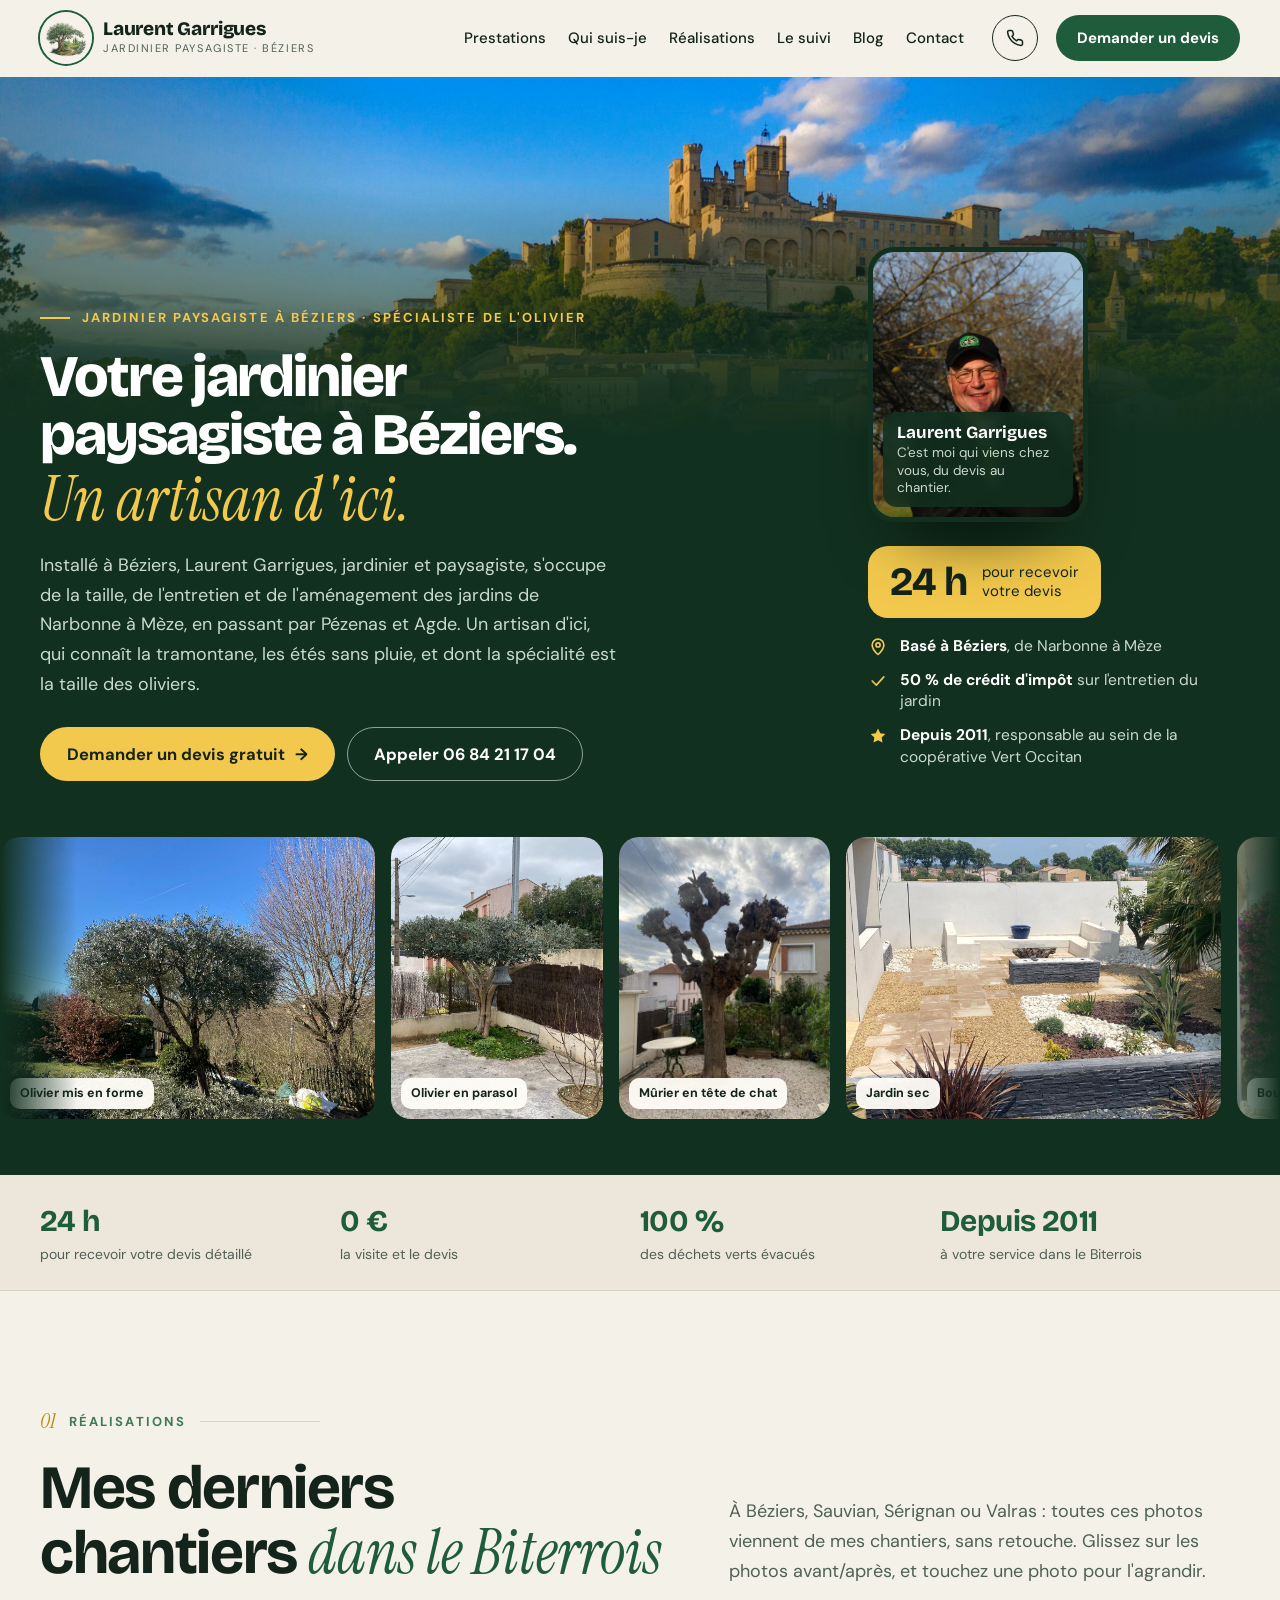
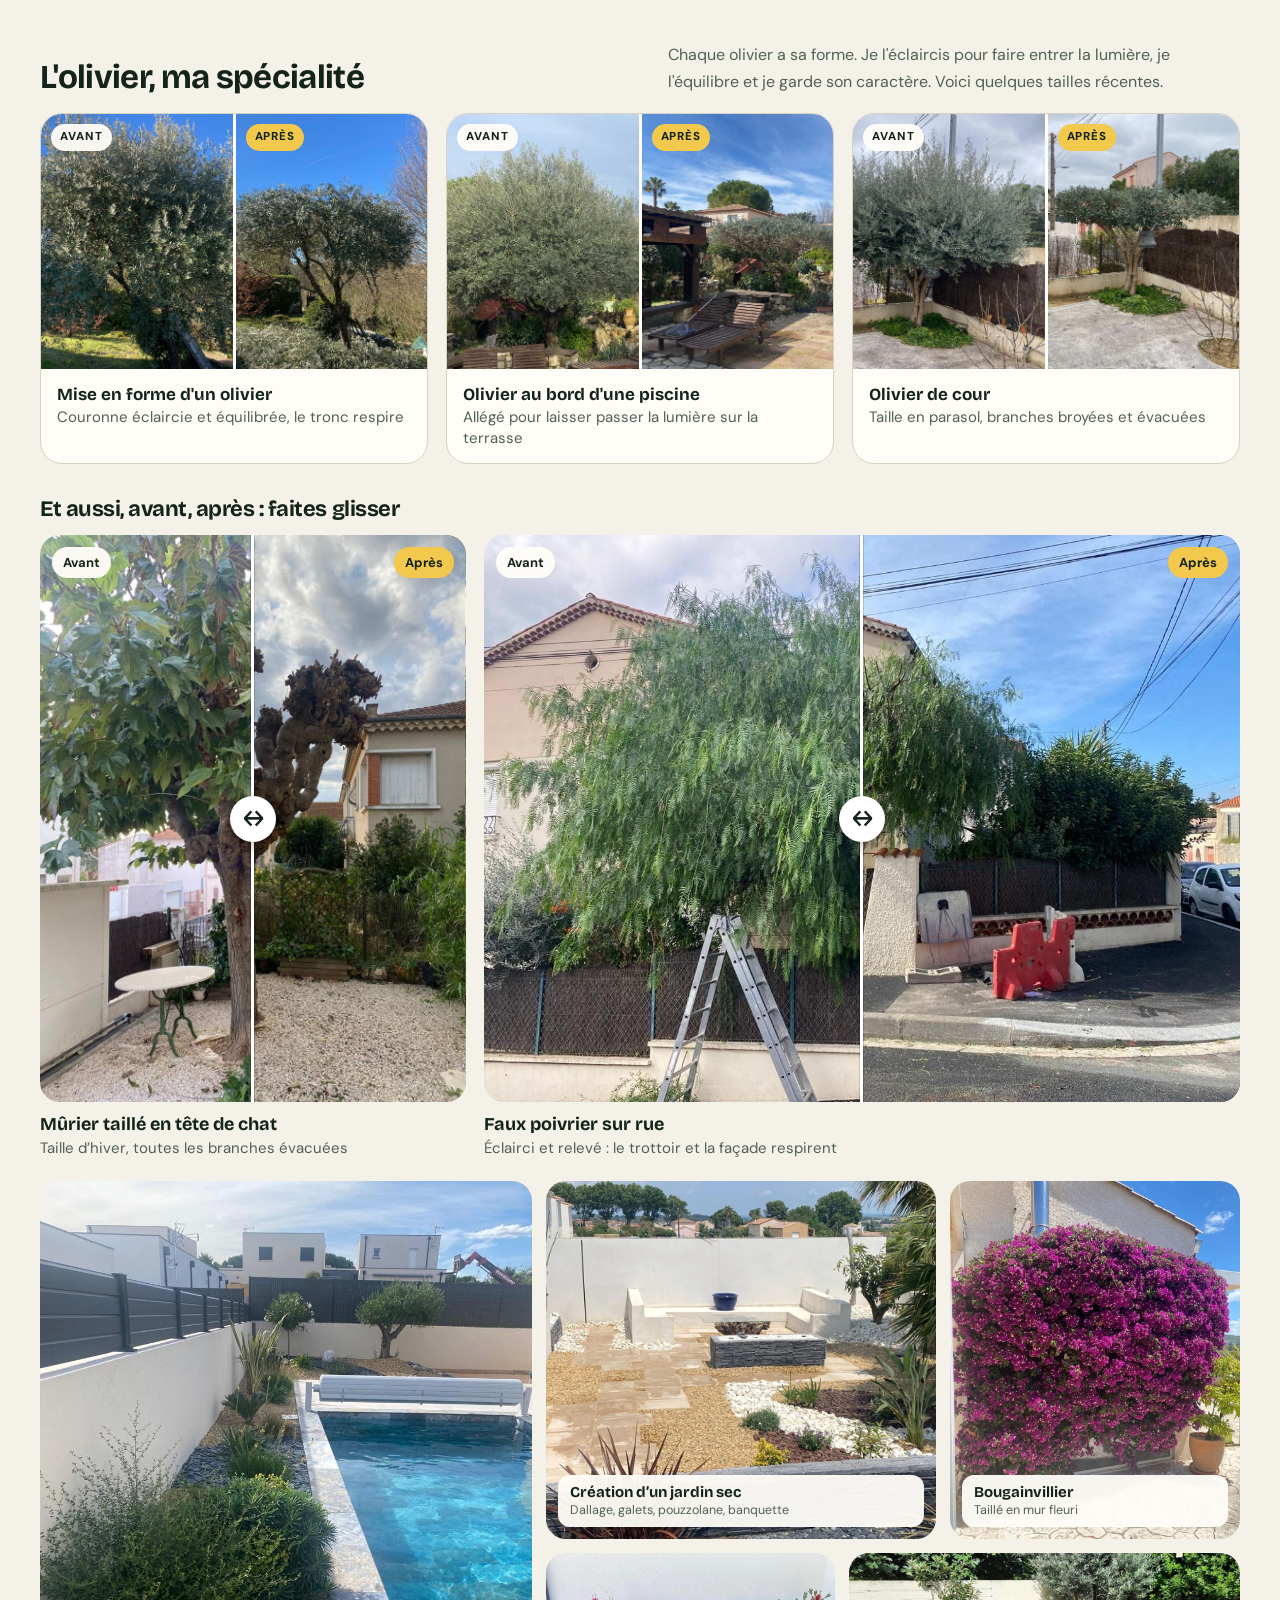
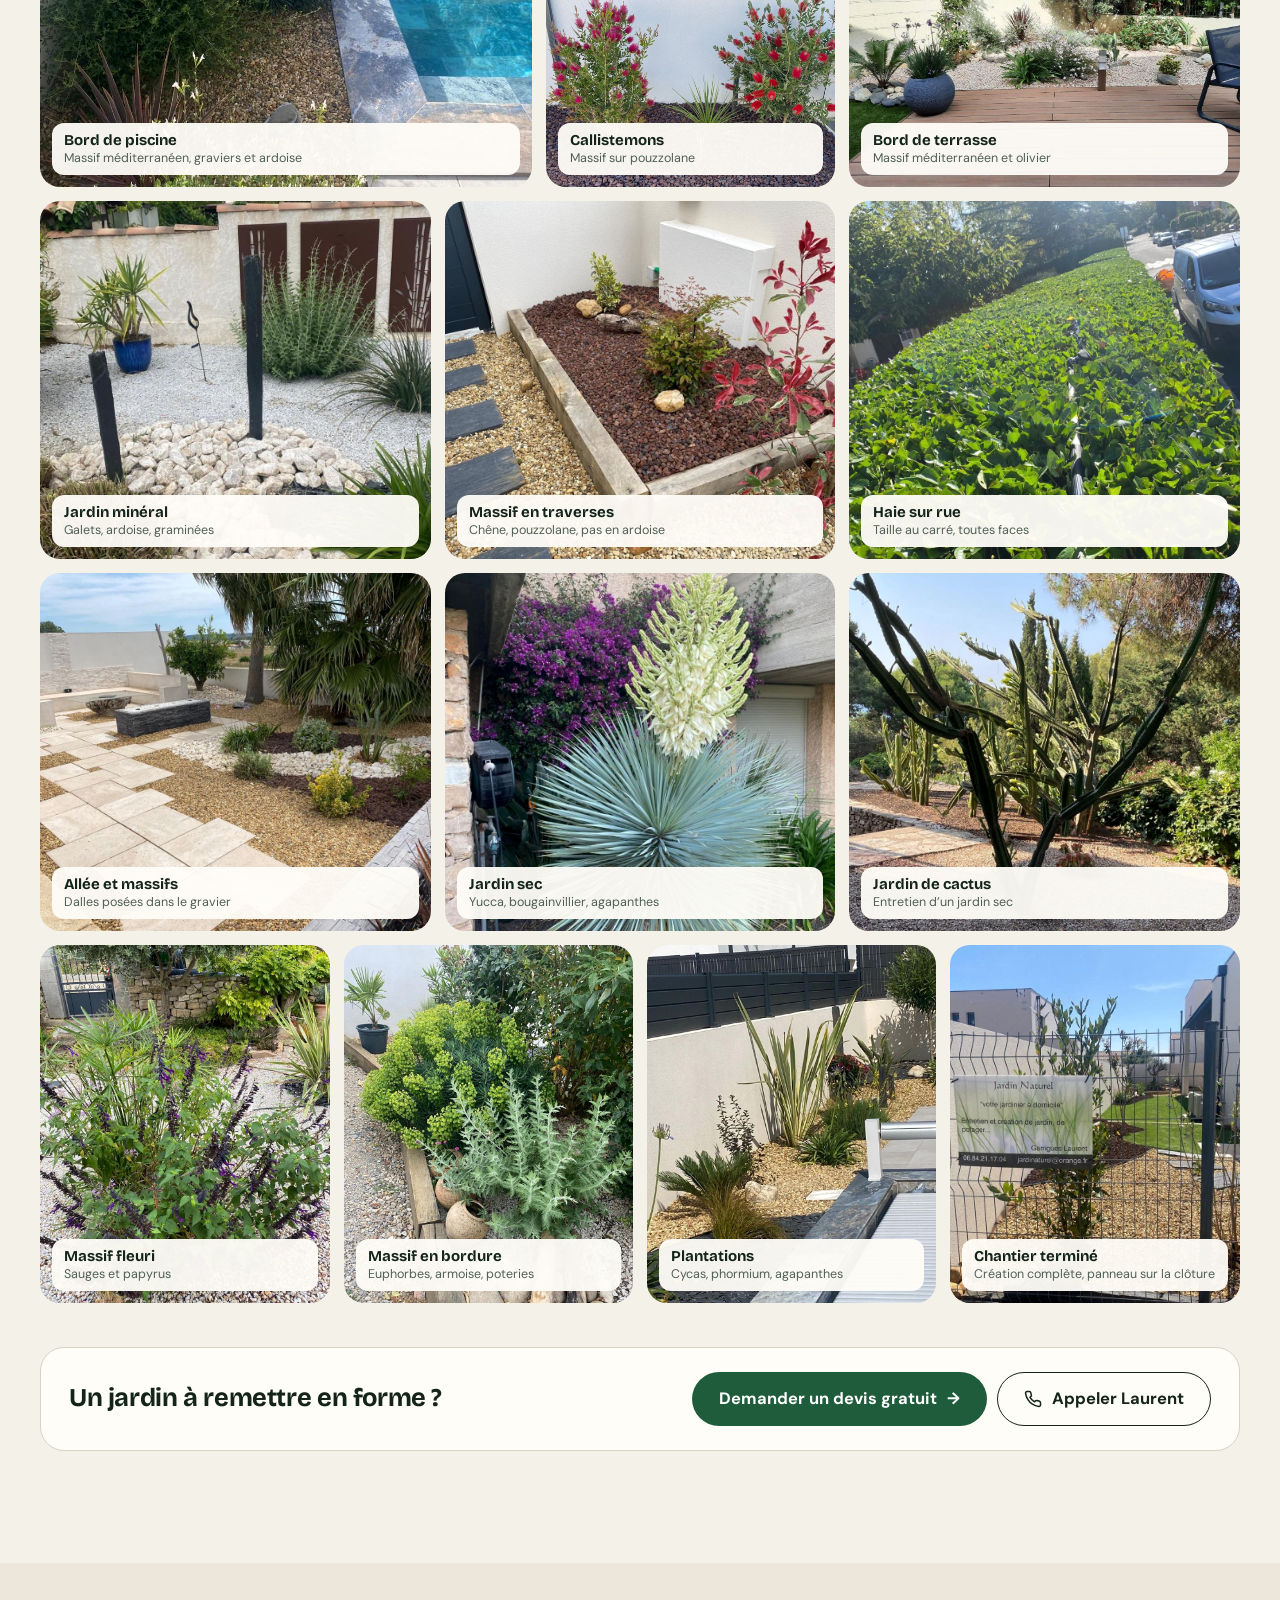
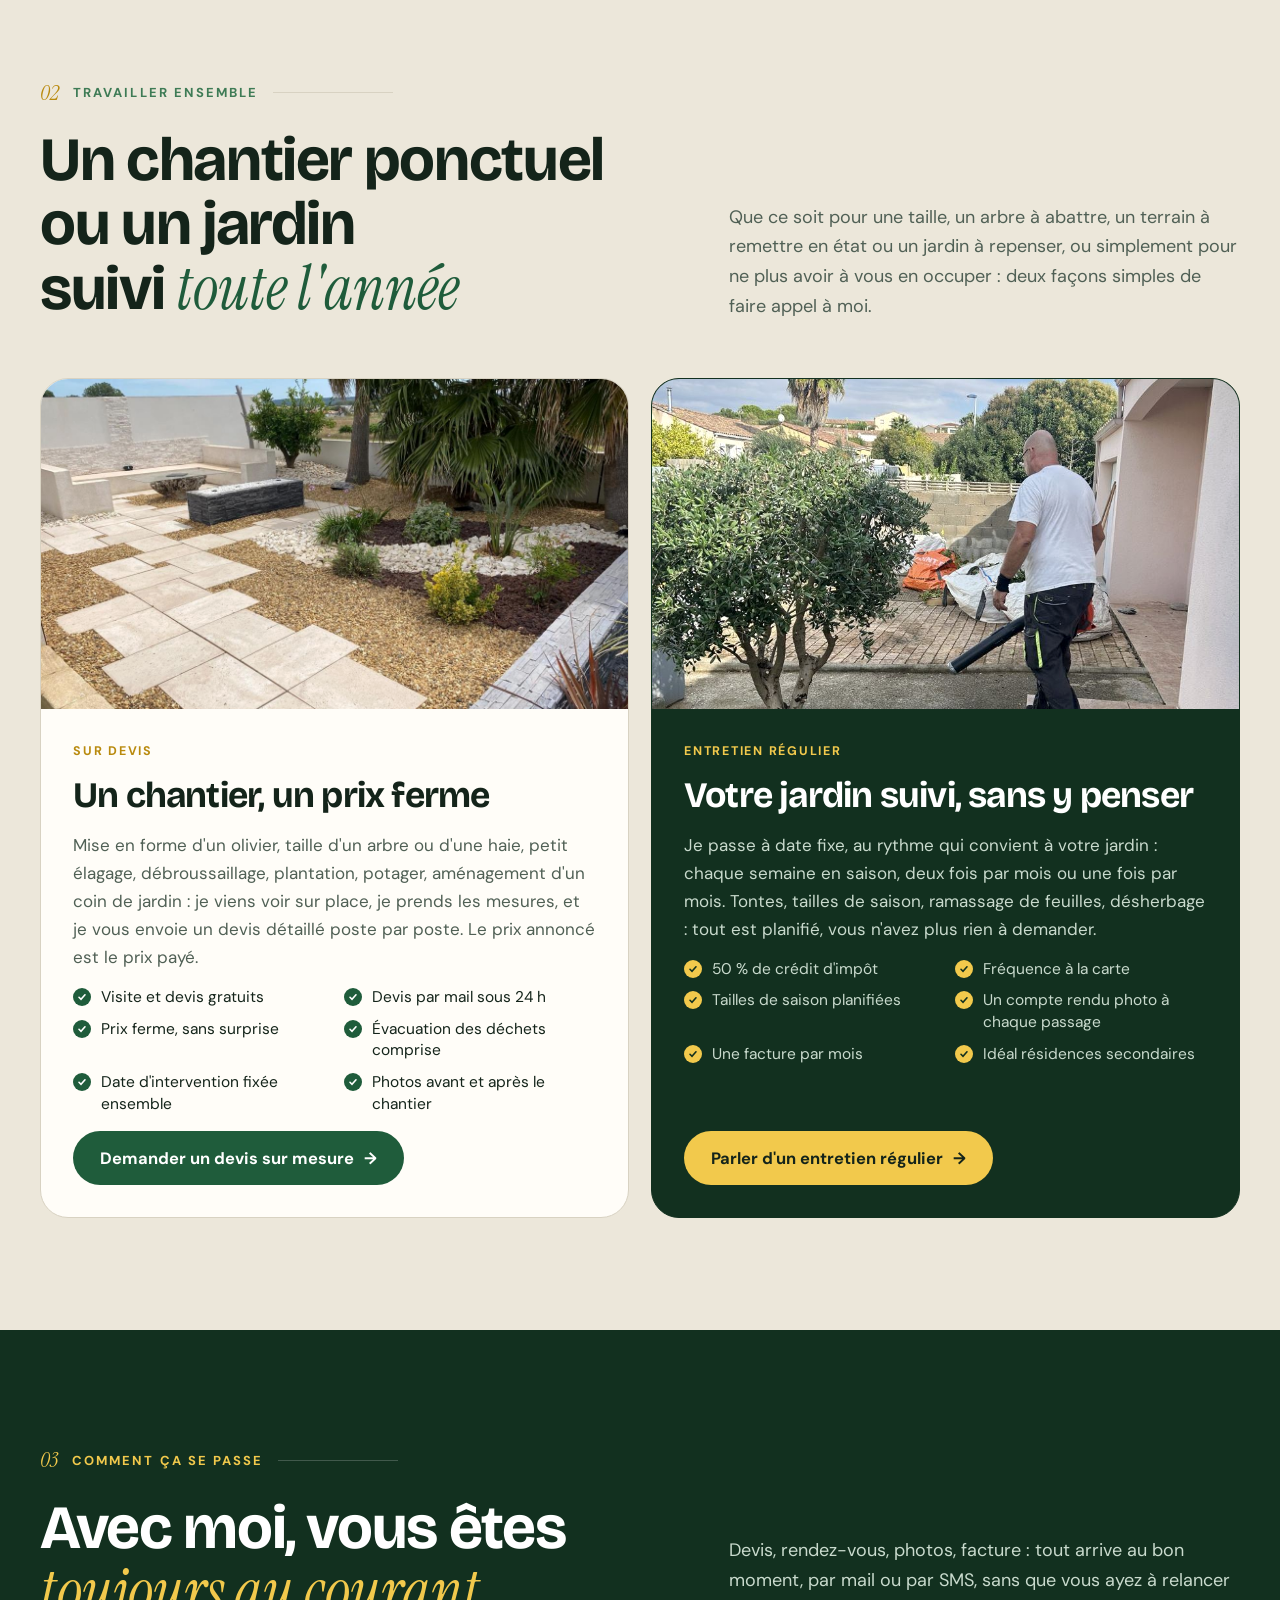
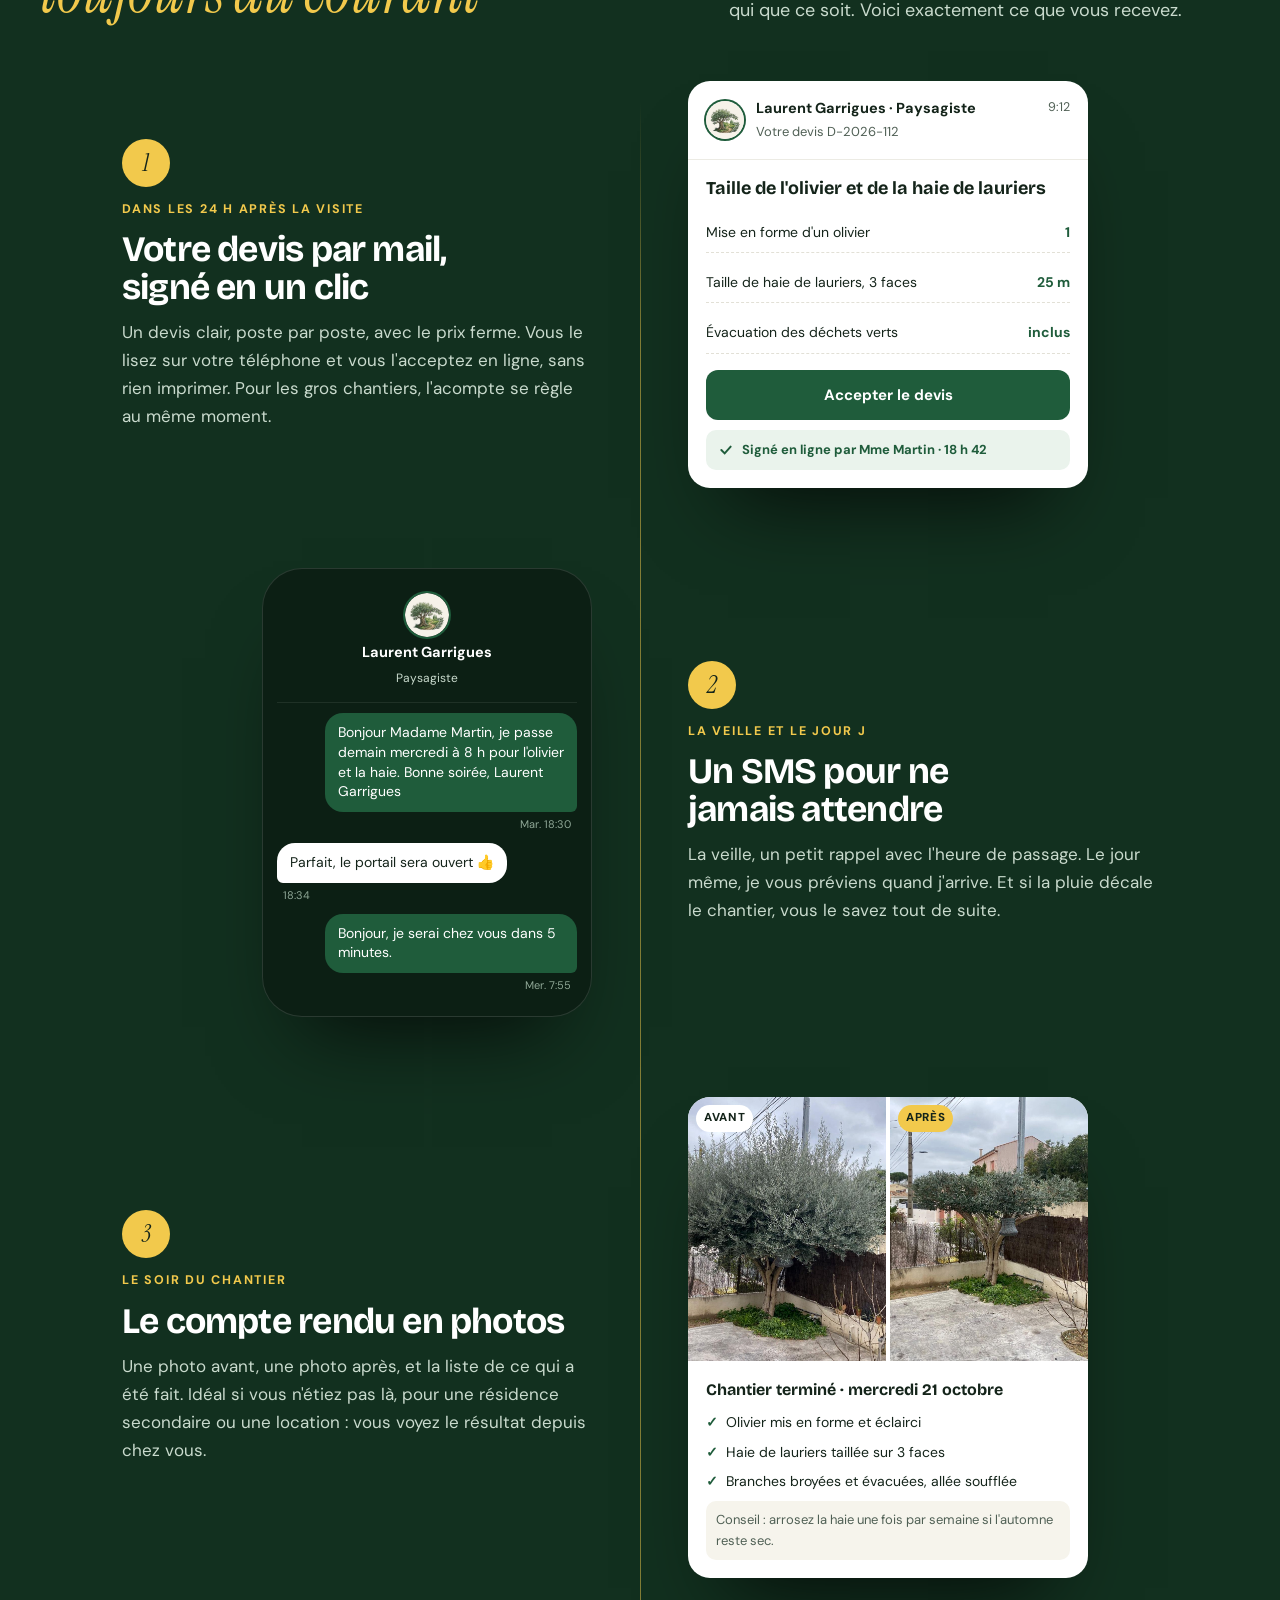
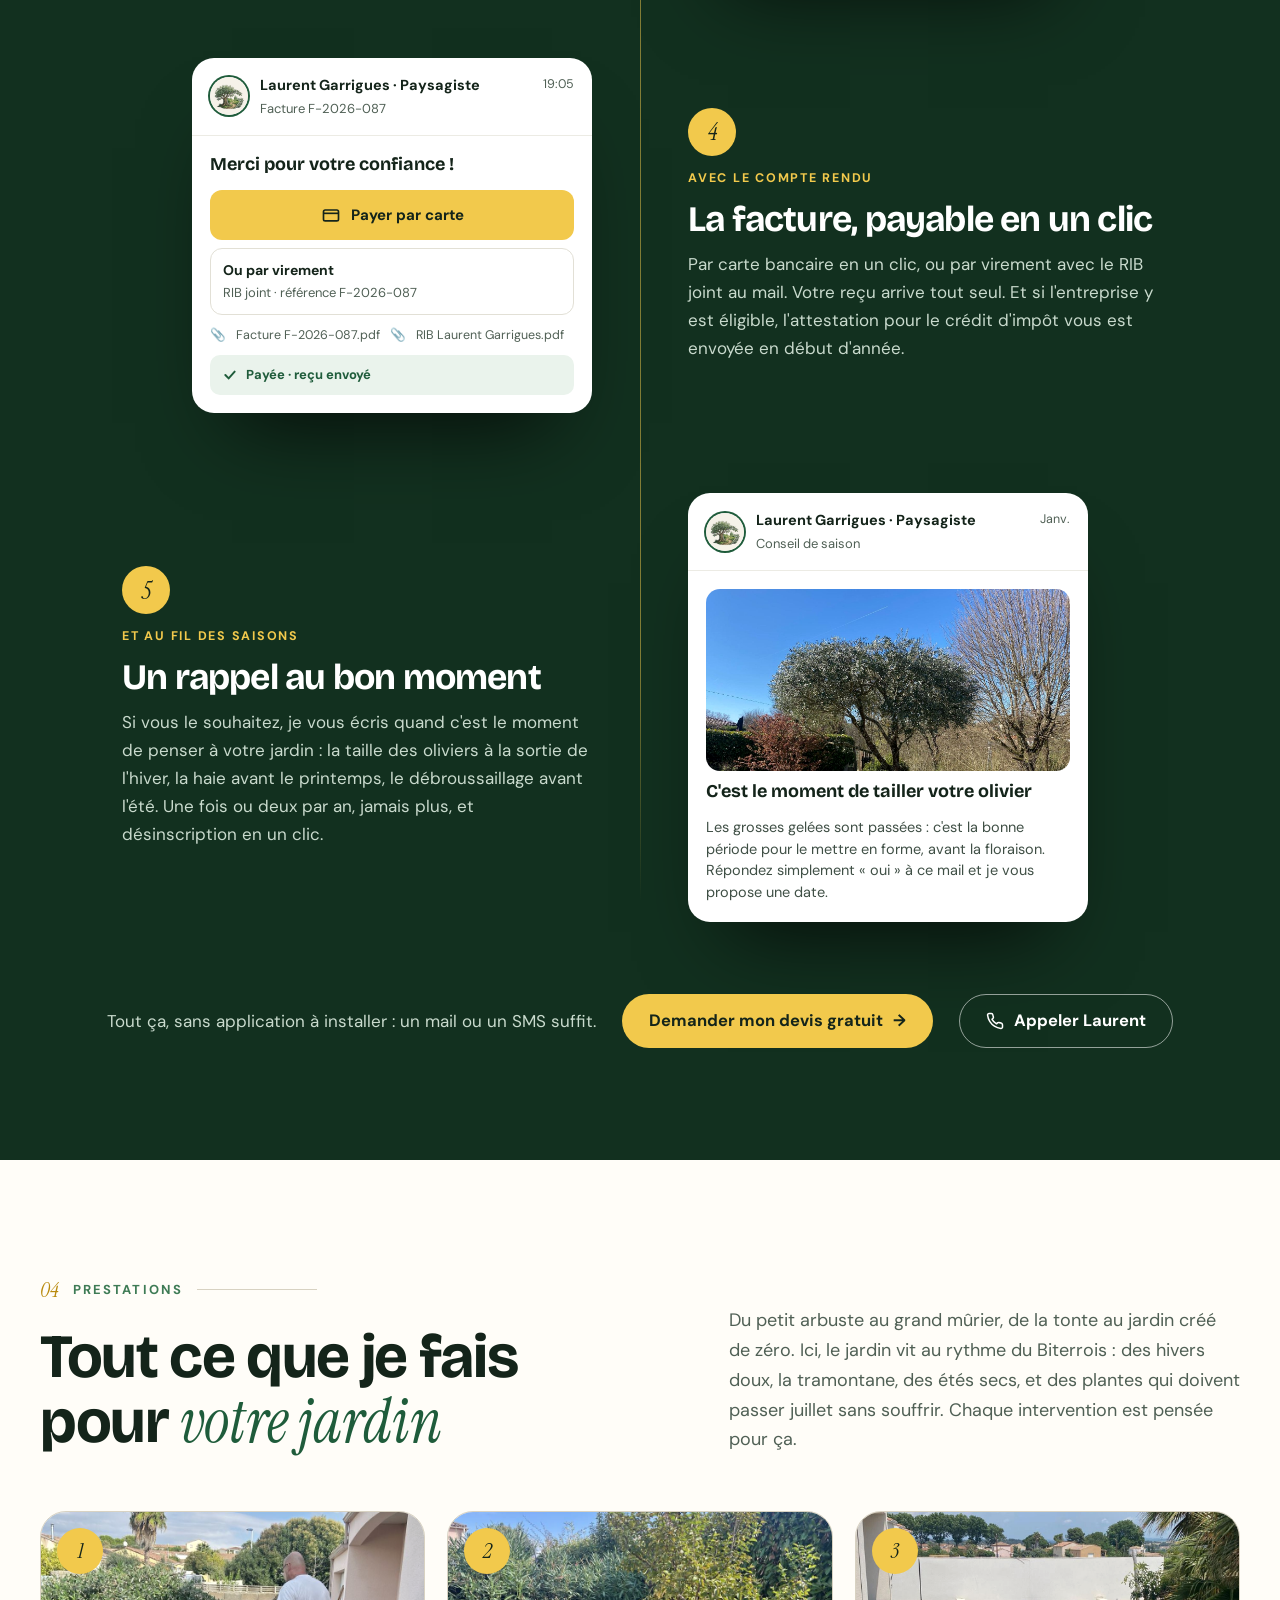
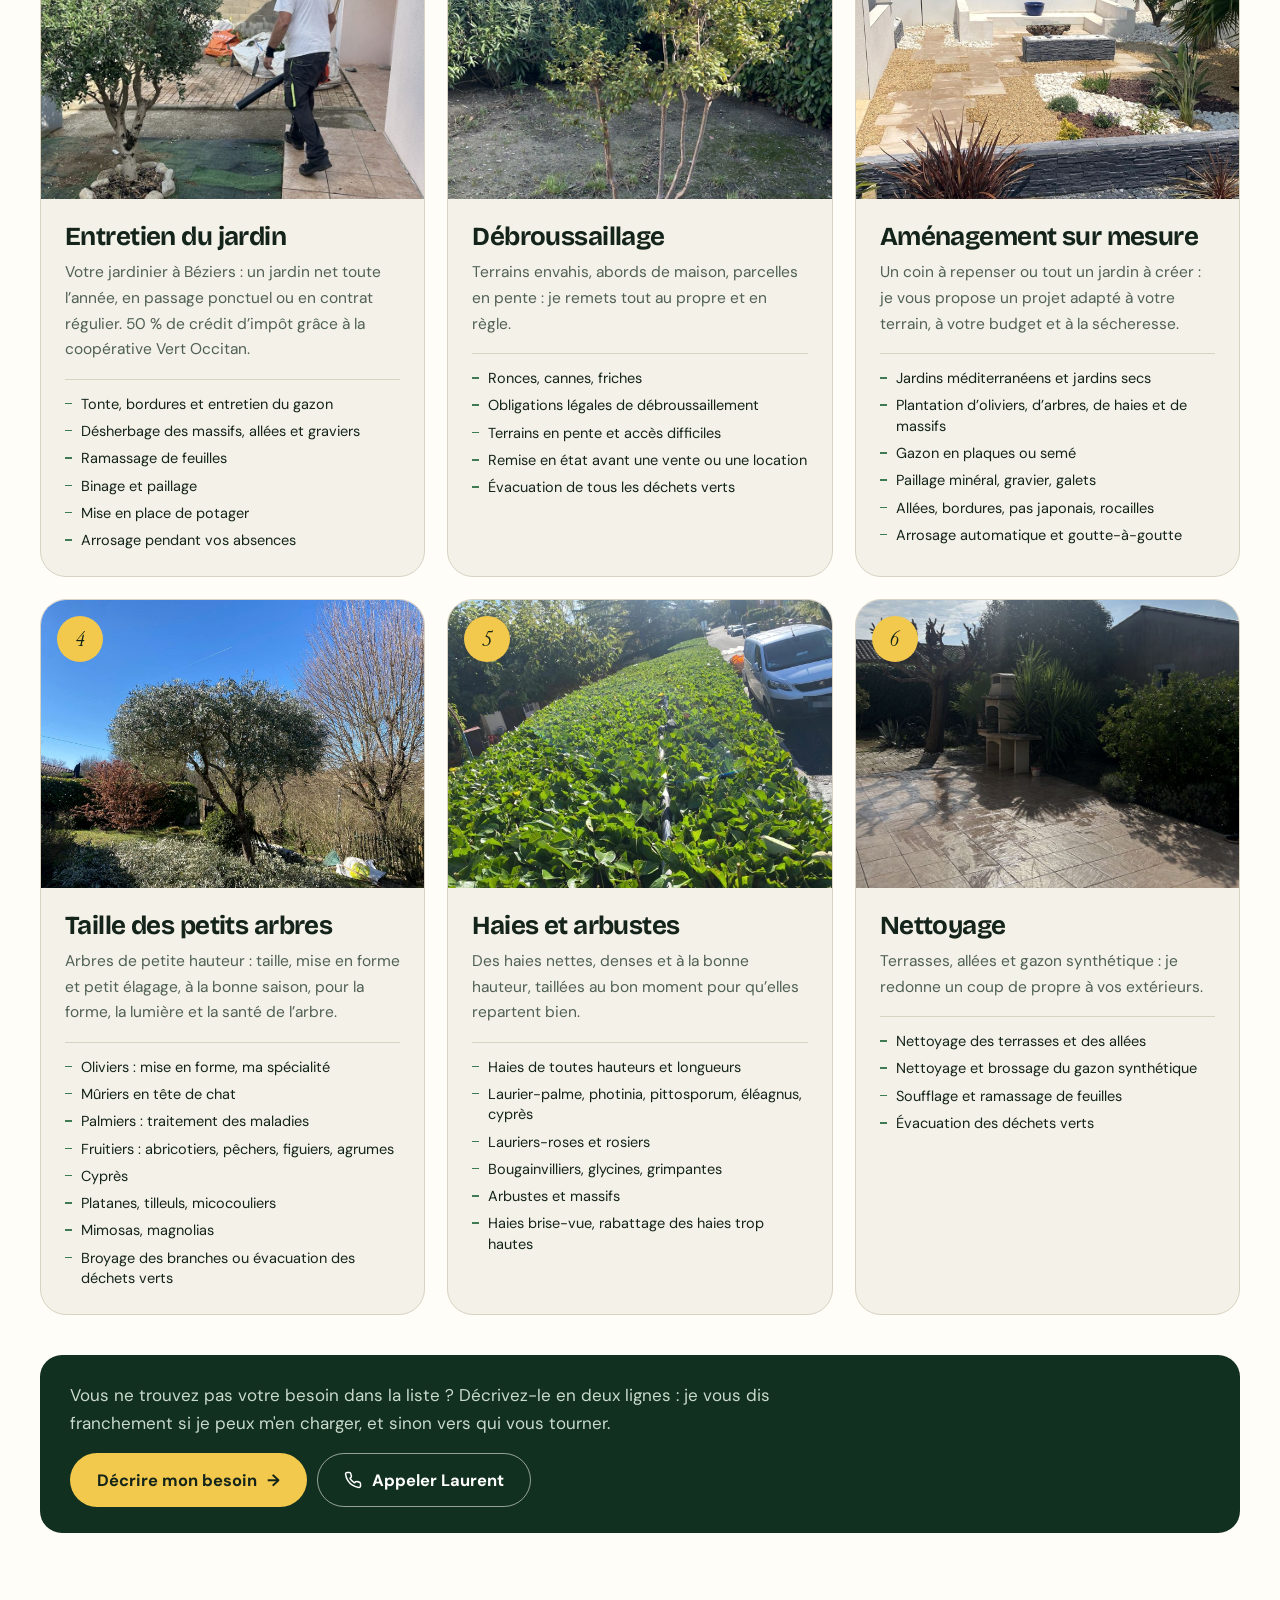
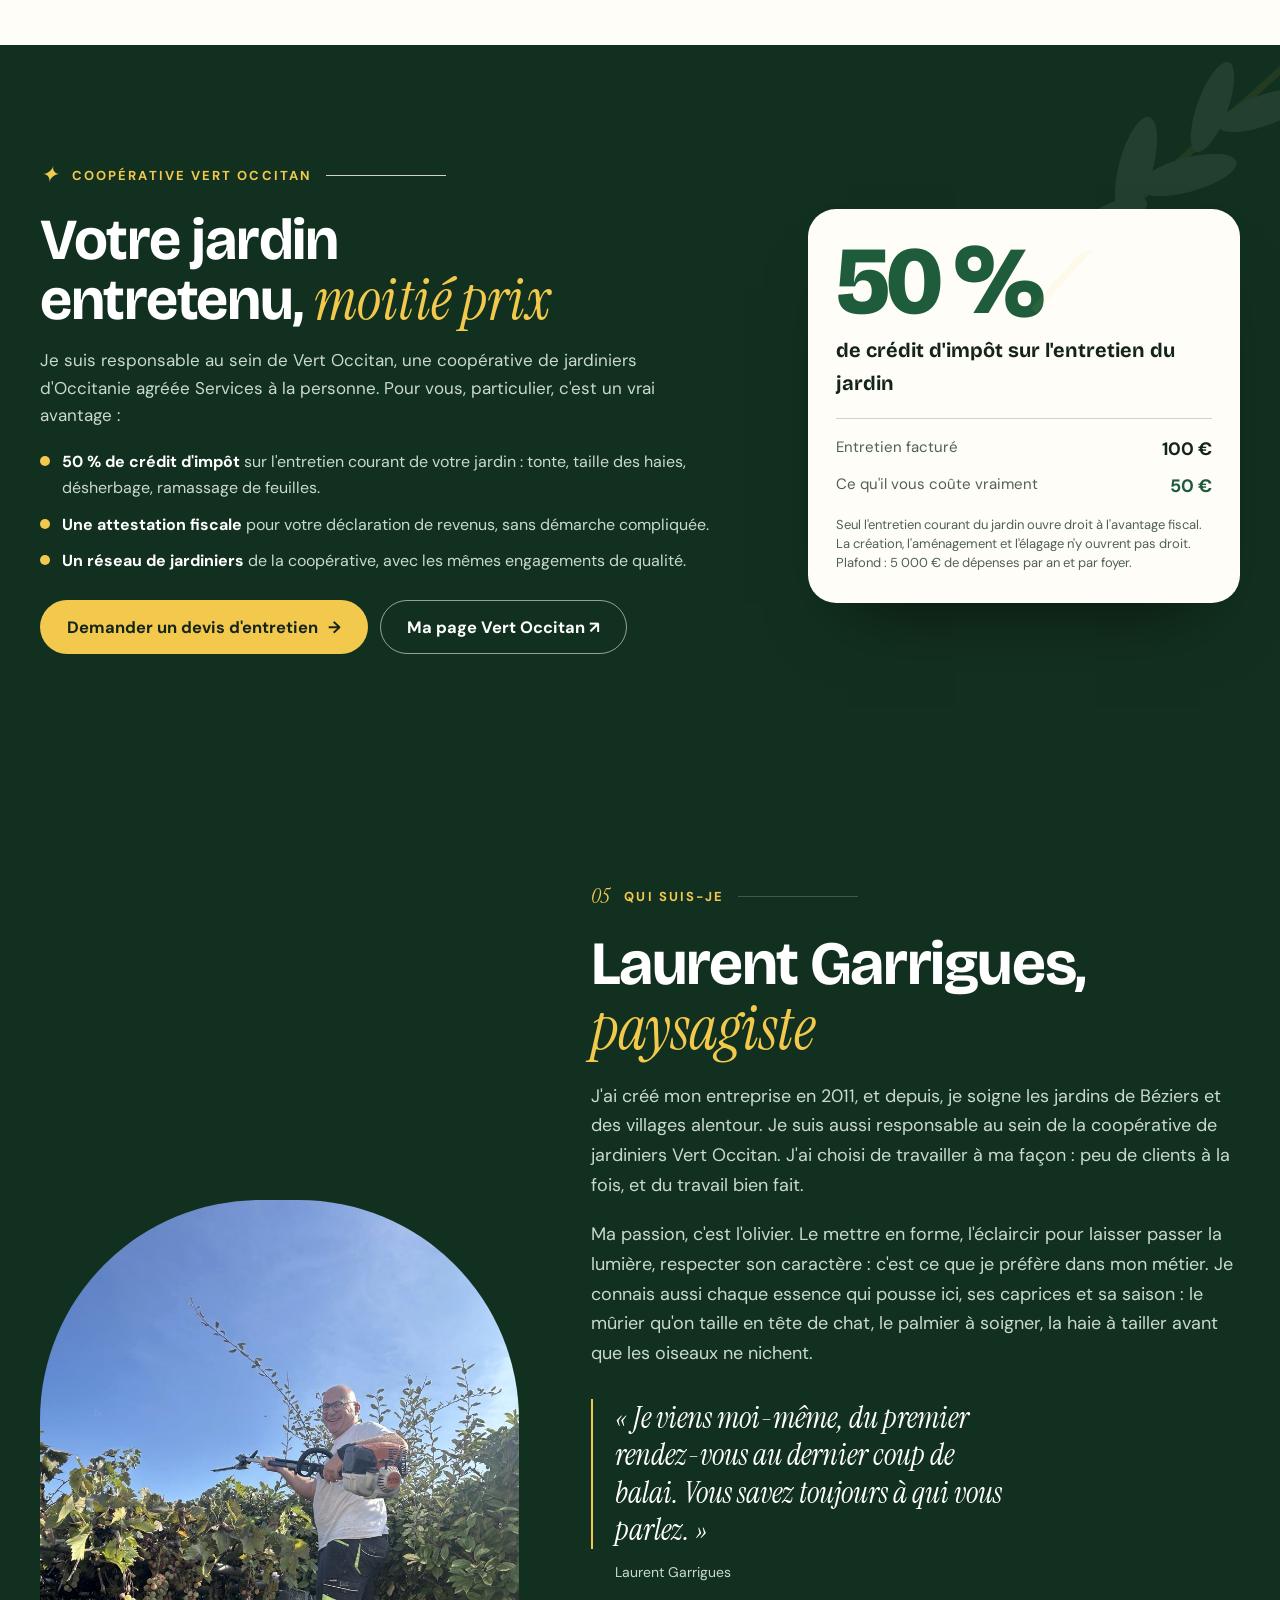
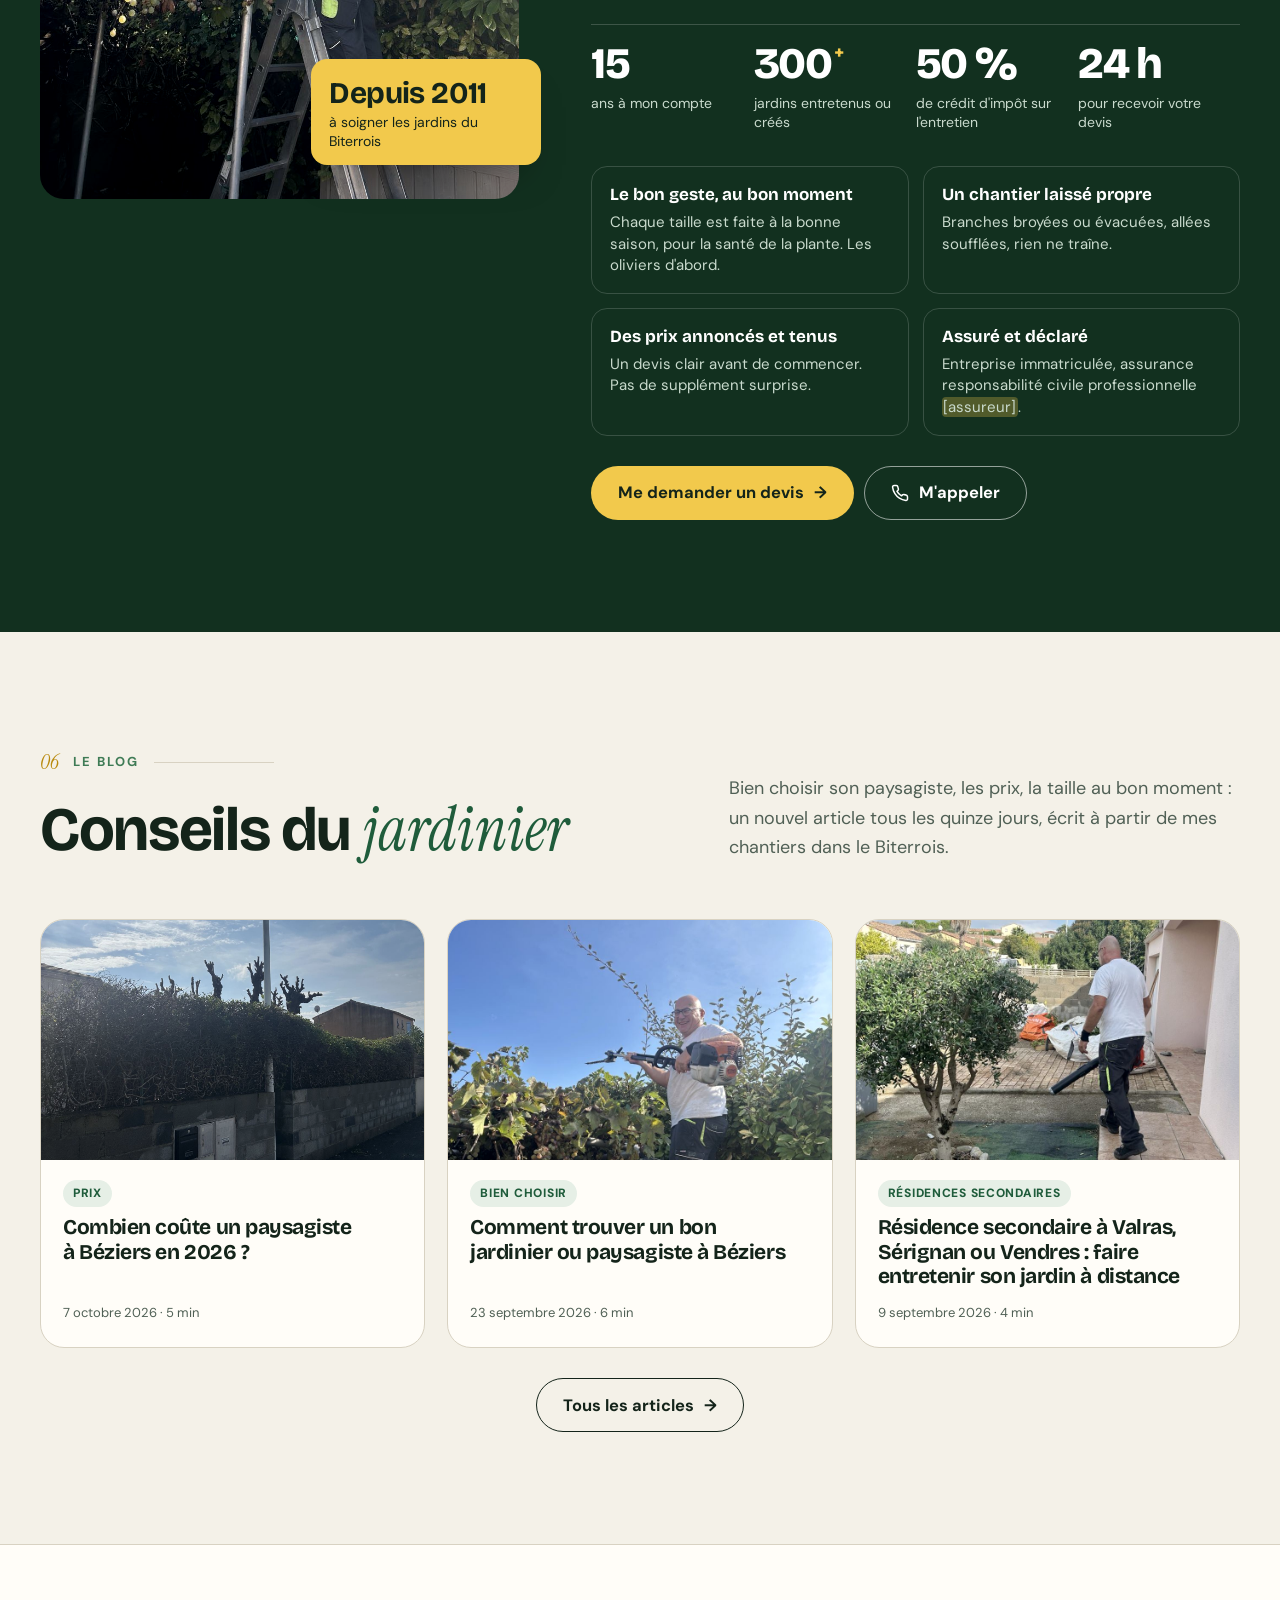
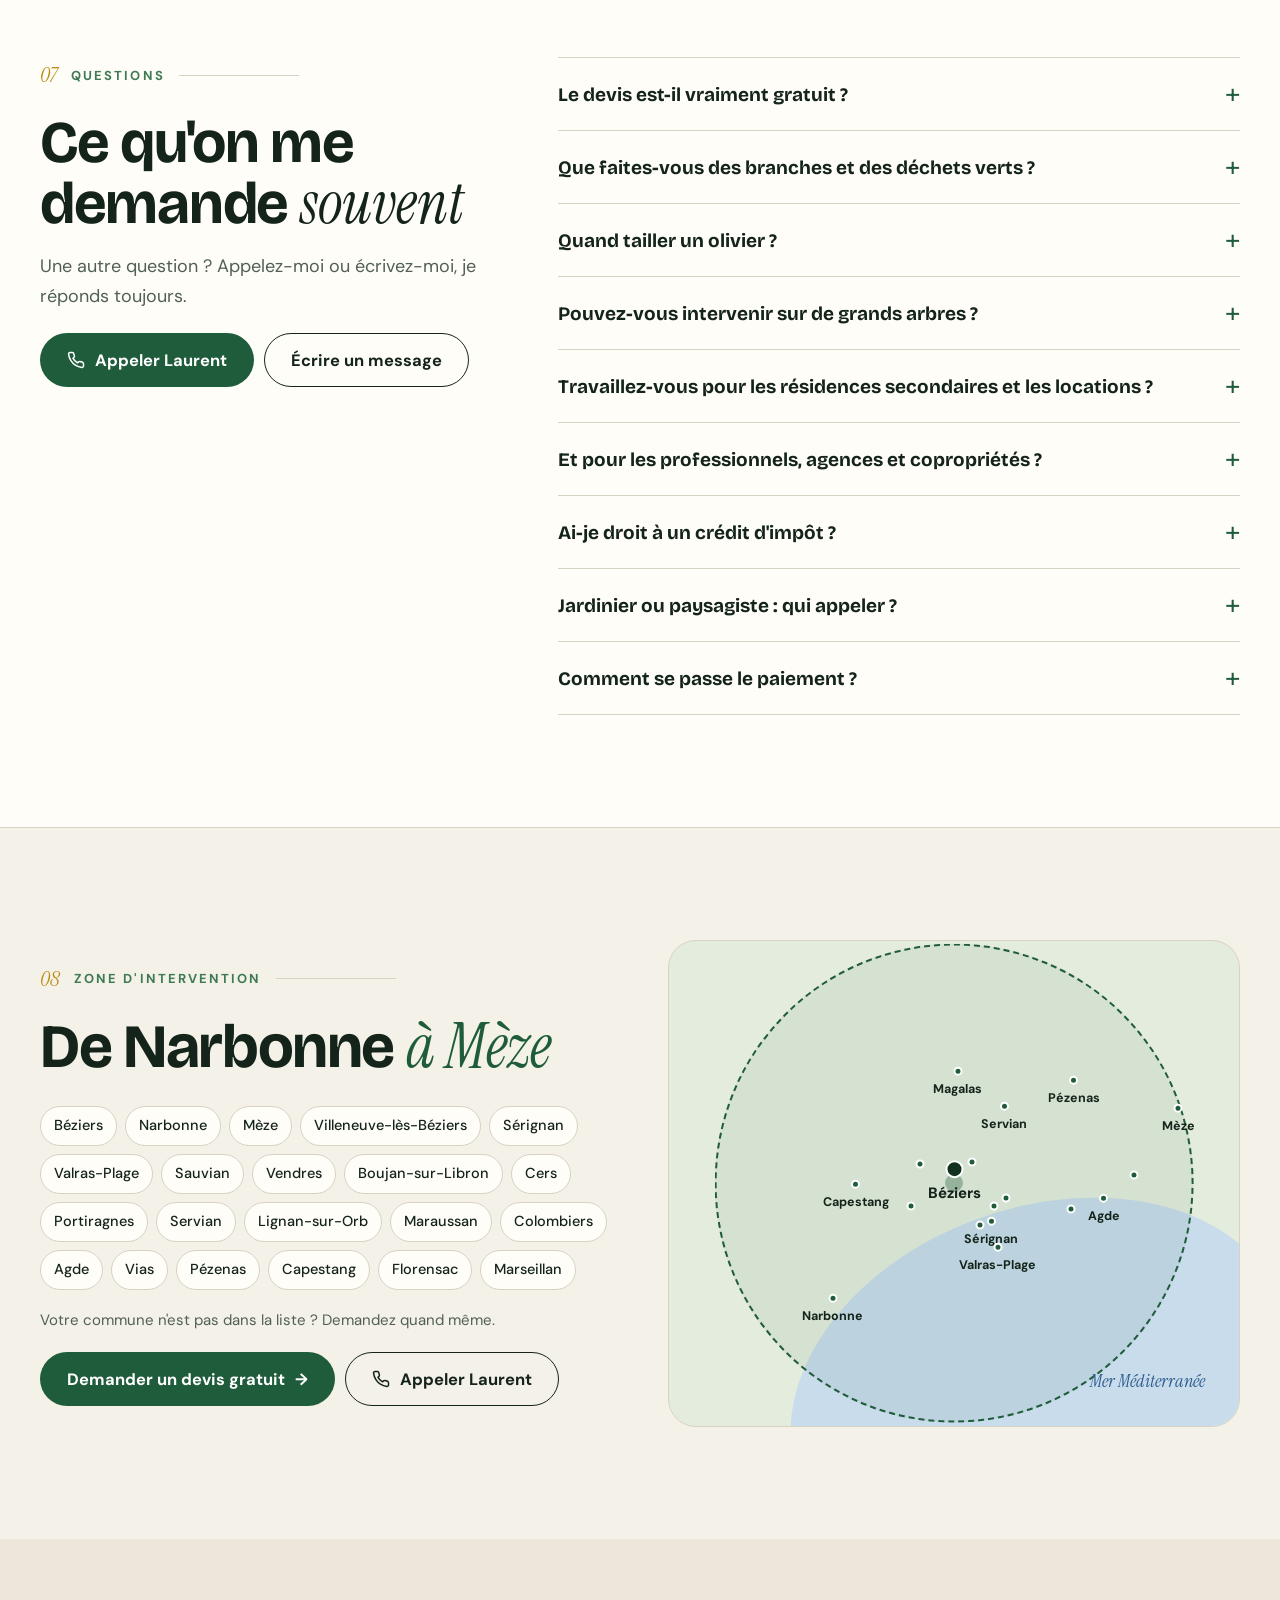
==== commit c528d20b: "Texte d'accueil : « s'occupe de la taille, de l'entretien et de l'aménagement des jardins » Co-Autho" ====
--- a/index.html
+++ b/index.html
@@ -509,7 +509,7 @@
    <div class="me-m"><img src="img/laurent-portrait.jpg" alt="Laurent Garrigues"><span><b>Laurent Garrigues</b>Votre paysagiste</span></div>
    <div class="eb"><span>Jardinier paysagiste à Béziers · spécialiste de l'olivier</span></div>
    <h1>Votre jardinier paysagiste à Béziers. <em class="s">Un artisan d'ici.</em></h1>
-   <p class="lead">Installé à Béziers, Laurent Garrigues, jardinier et paysagiste, taille, entretient et aménage les jardins de Narbonne à Mèze, en passant par Pézenas et Agde. Un artisan d'ici, qui connaît la tramontane, les étés sans pluie, et dont la spécialité est la taille des oliviers.</p>
+   <p class="lead">Installé à Béziers, Laurent Garrigues, jardinier et paysagiste, s'occupe de la taille, de l'entretien et de l'aménagement des jardins de Narbonne à Mèze, en passant par Pézenas et Agde. Un artisan d'ici, qui connaît la tramontane, les étés sans pluie, et dont la spécialité est la taille des oliviers.</p>
    <div class="ctas"><a class="btn sun" href="#devis">Demander un devis gratuit <span class="arrow" aria-hidden="true">→</span></a><a class="btn out-l" href="tel:+33684211704">Appeler 06 84 21 17 04</a></div>
   </div>
   <div class="hside anim d3">
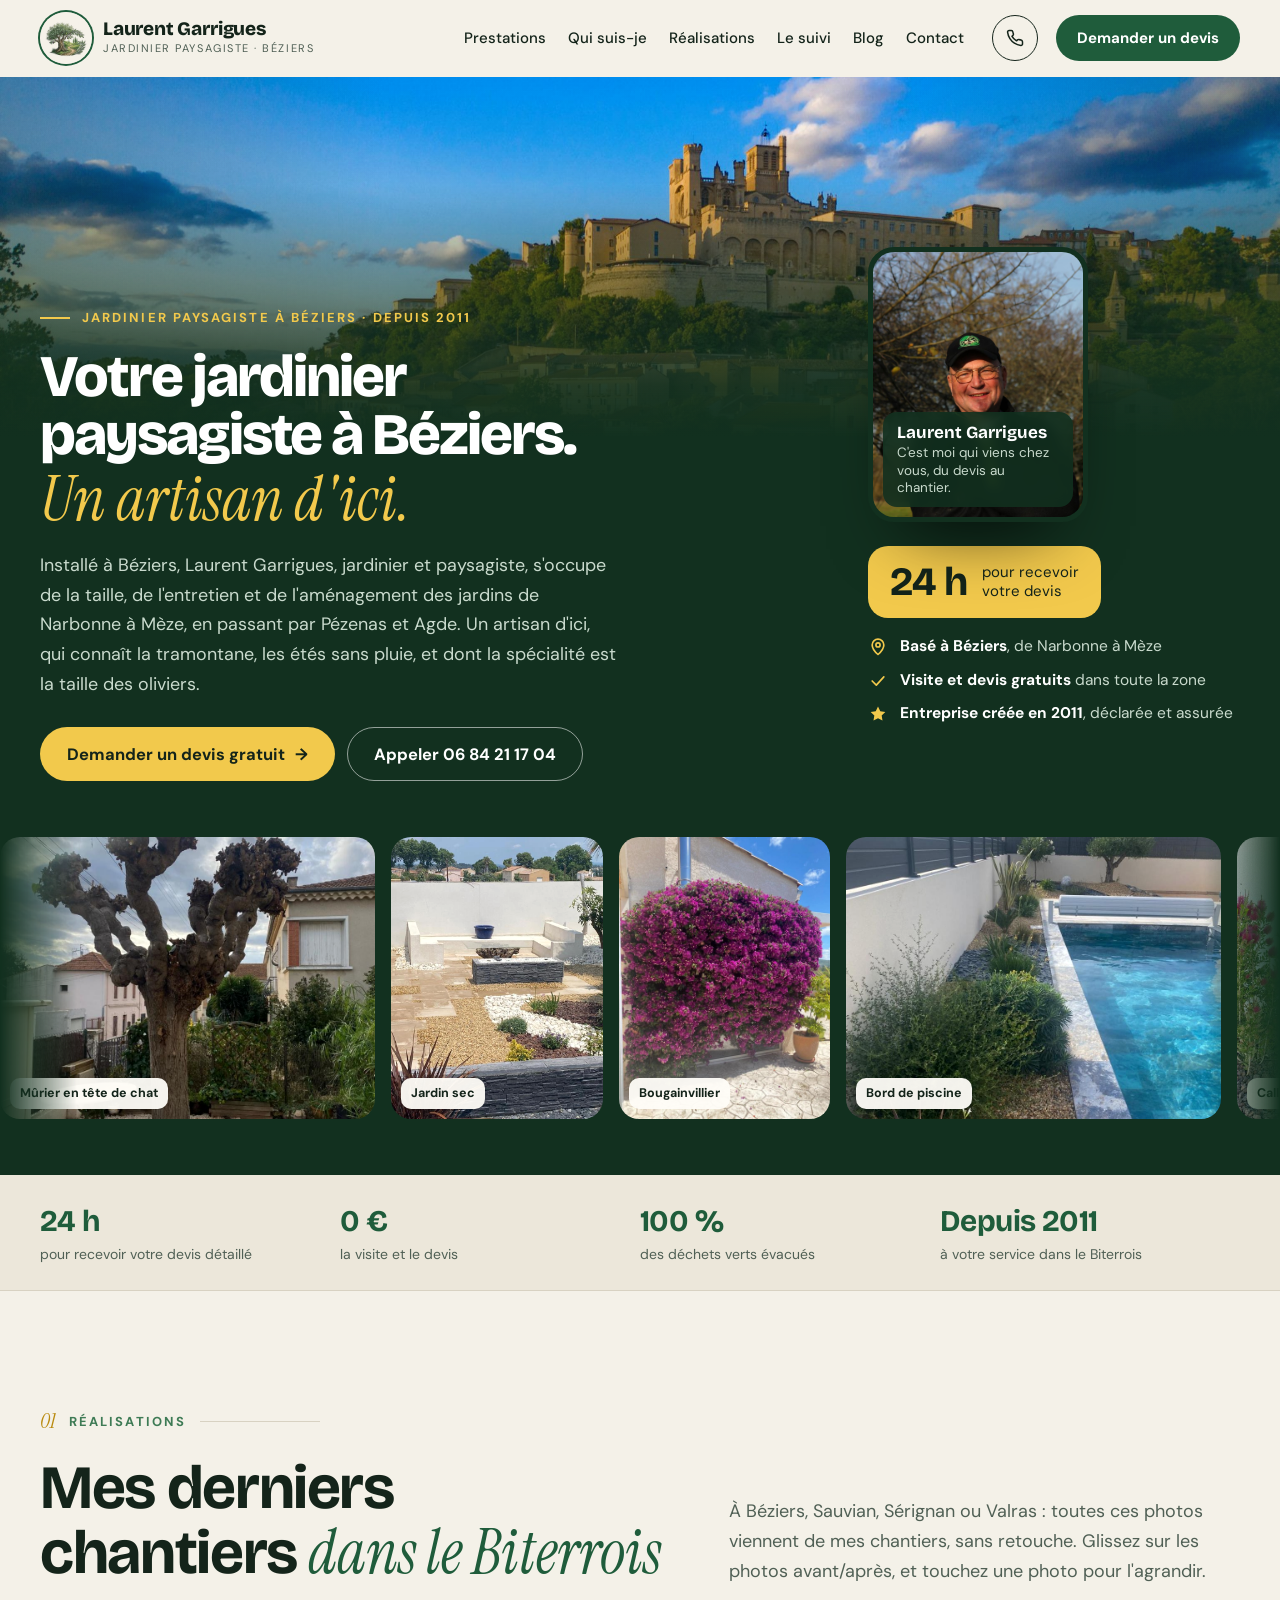
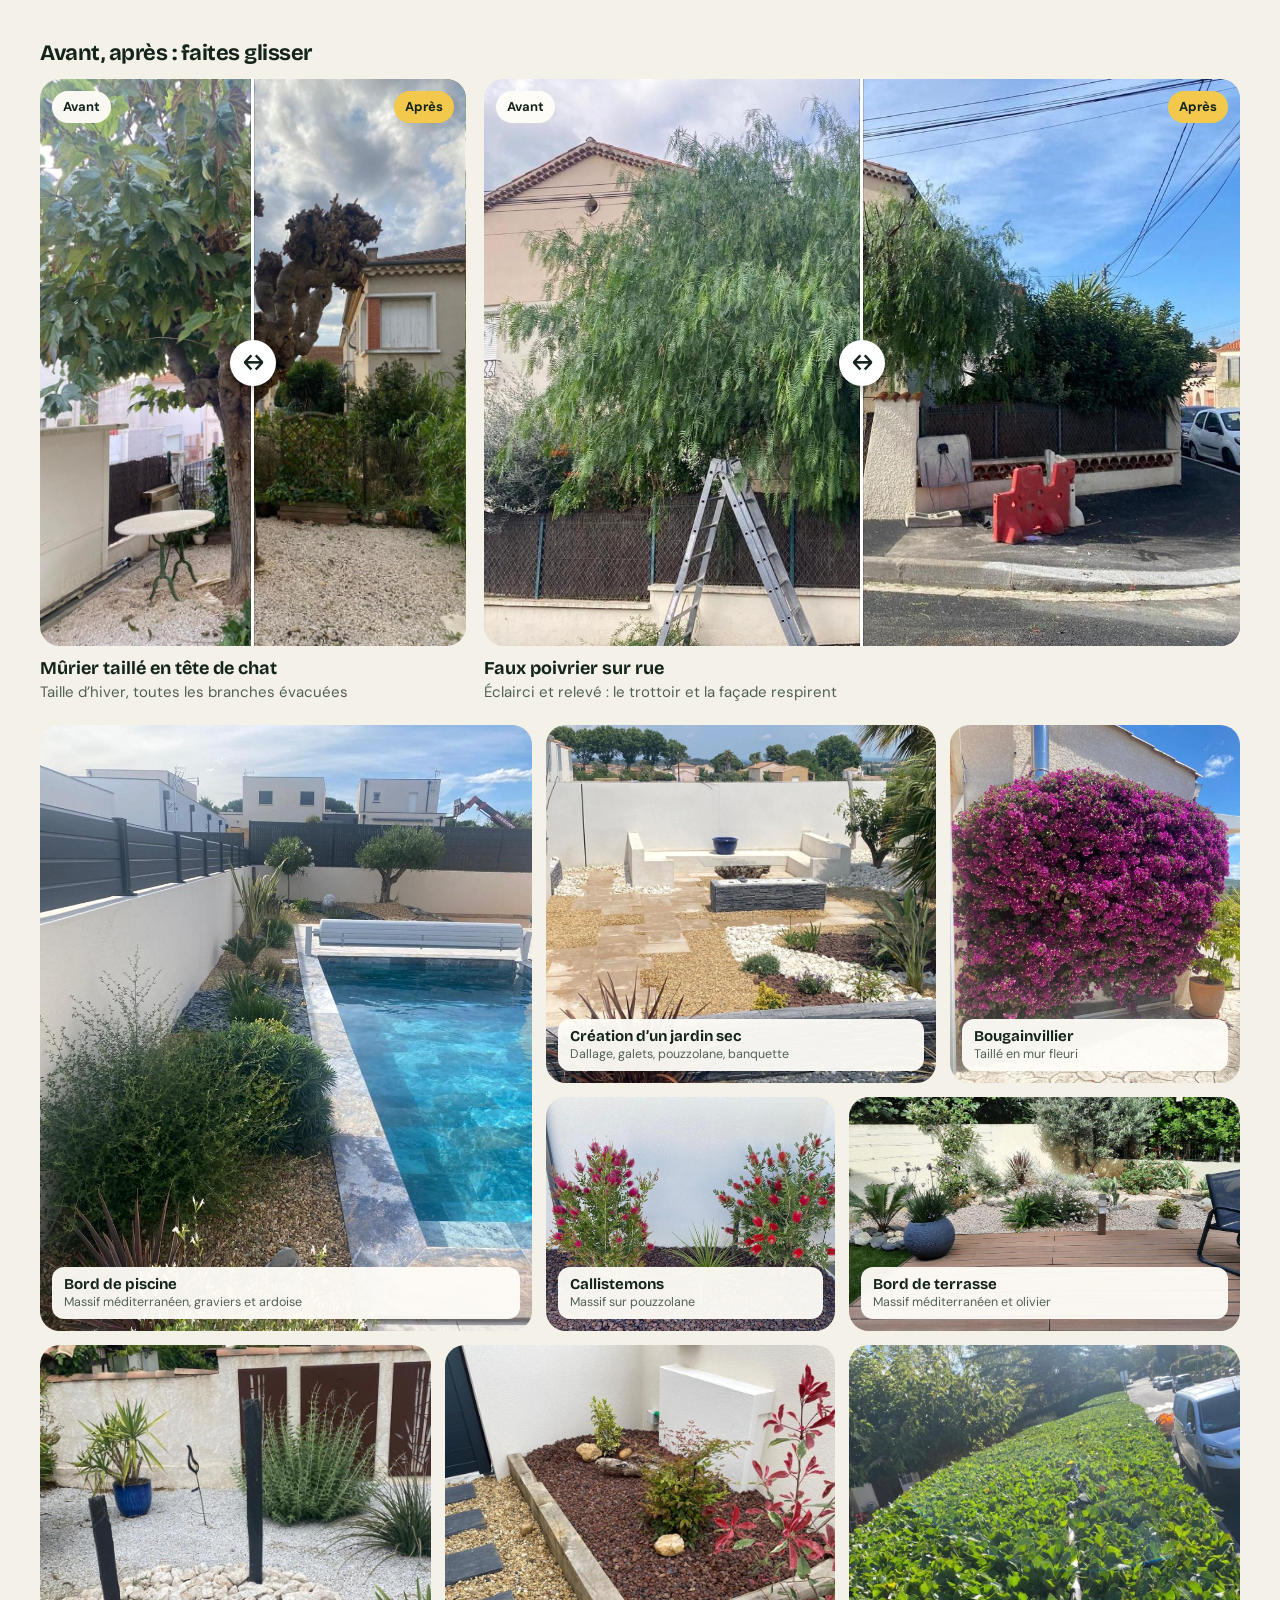
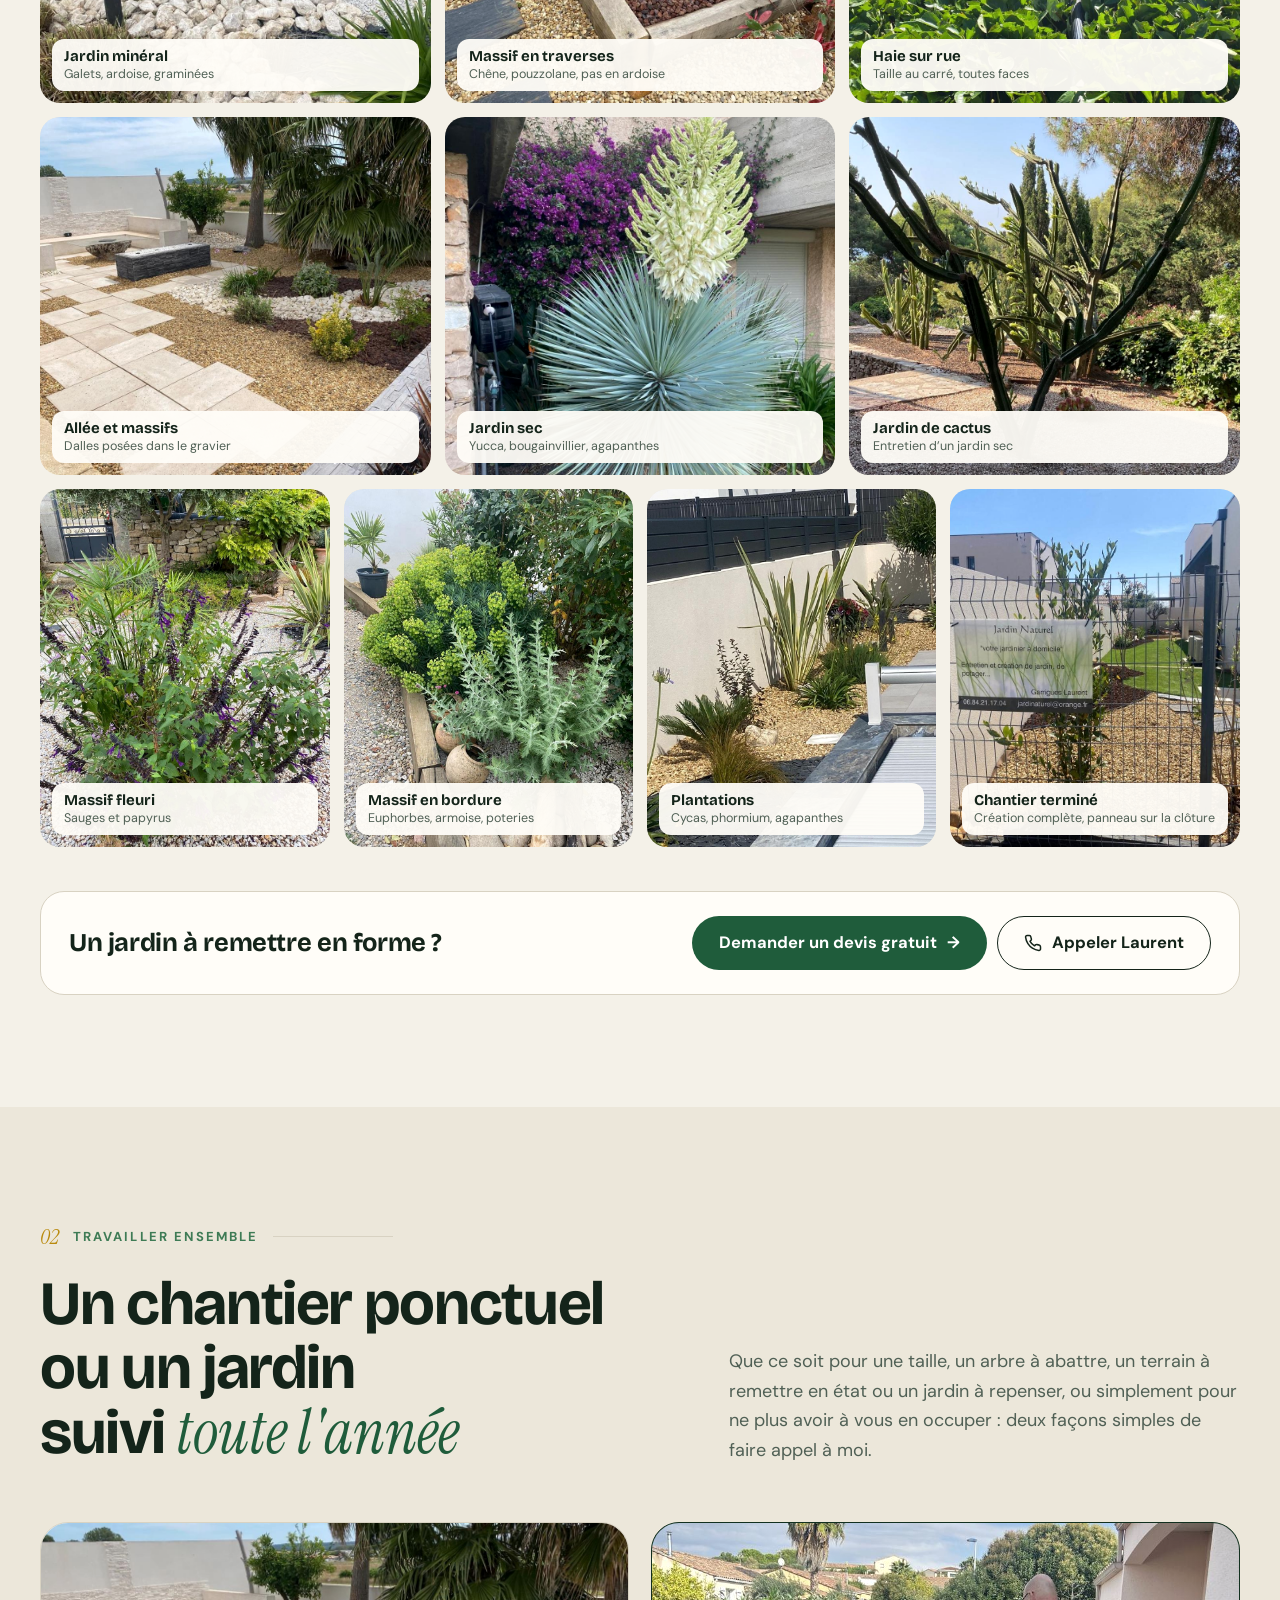
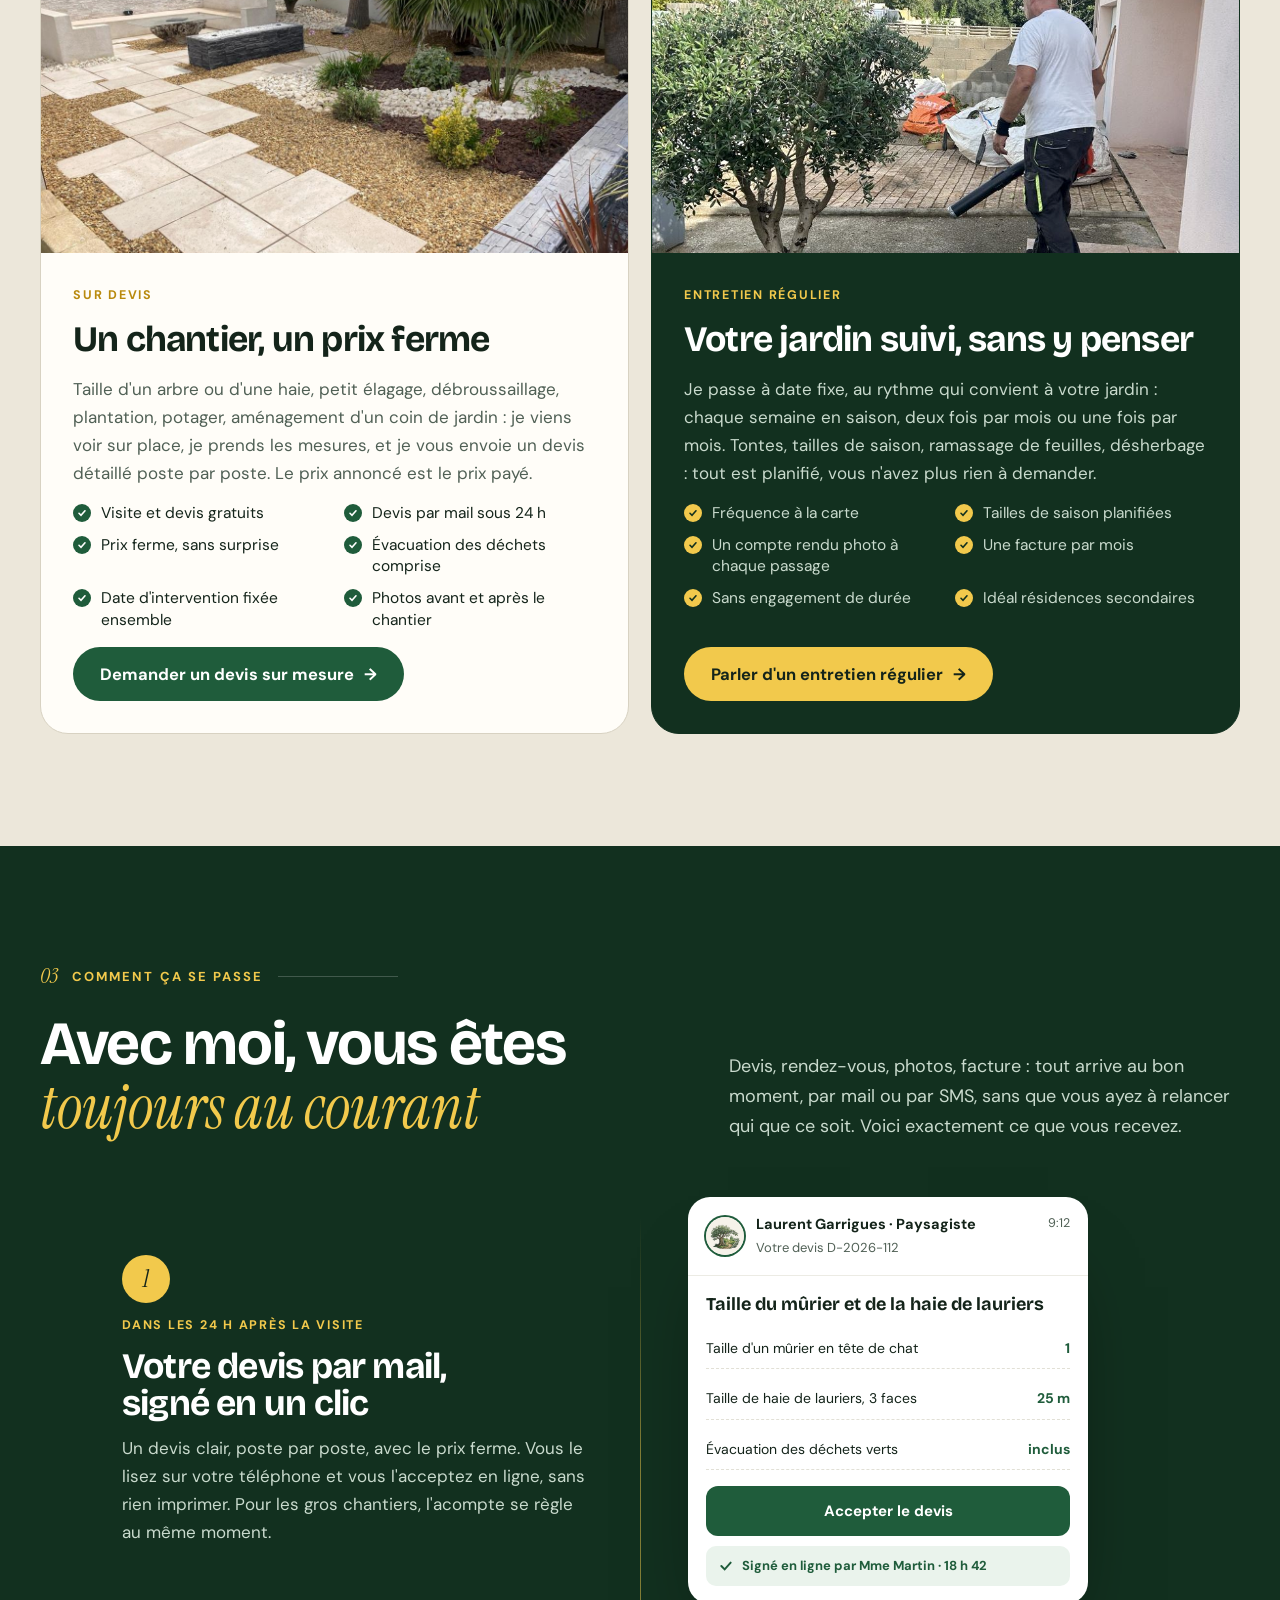
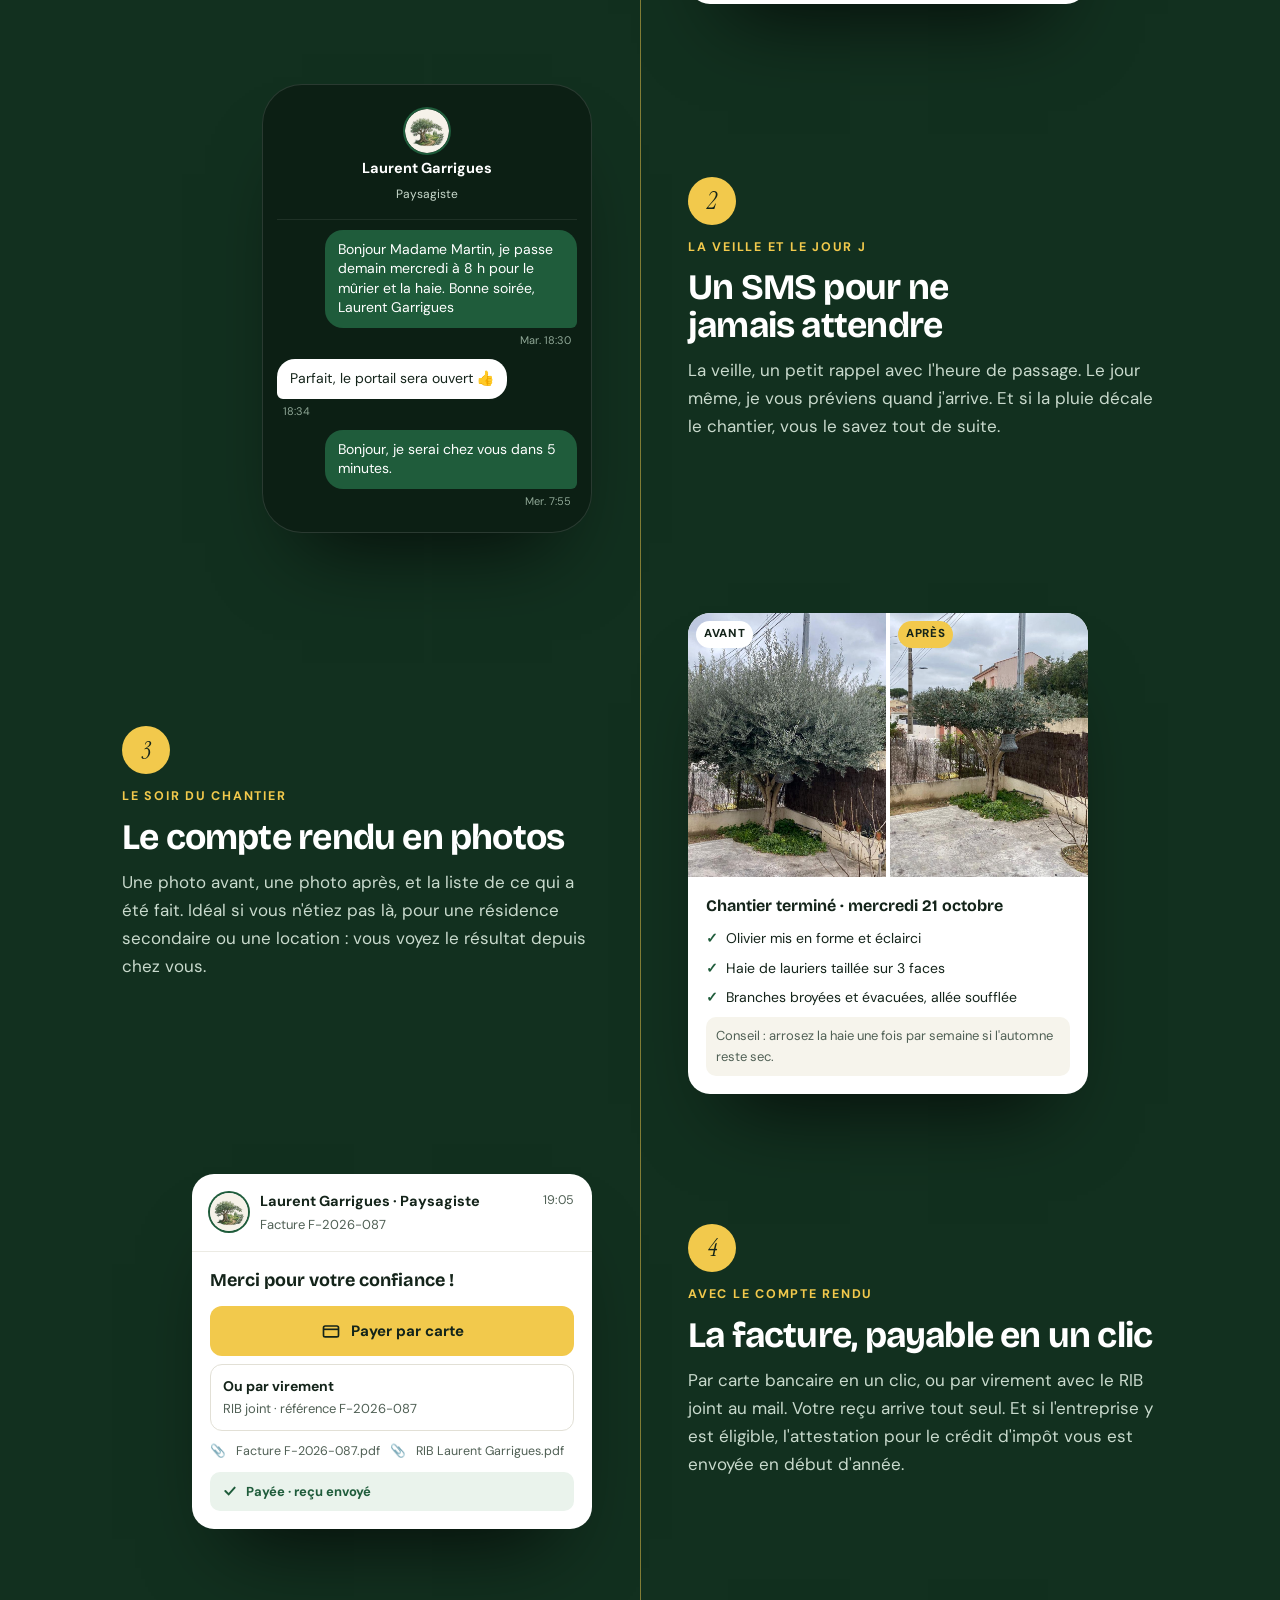
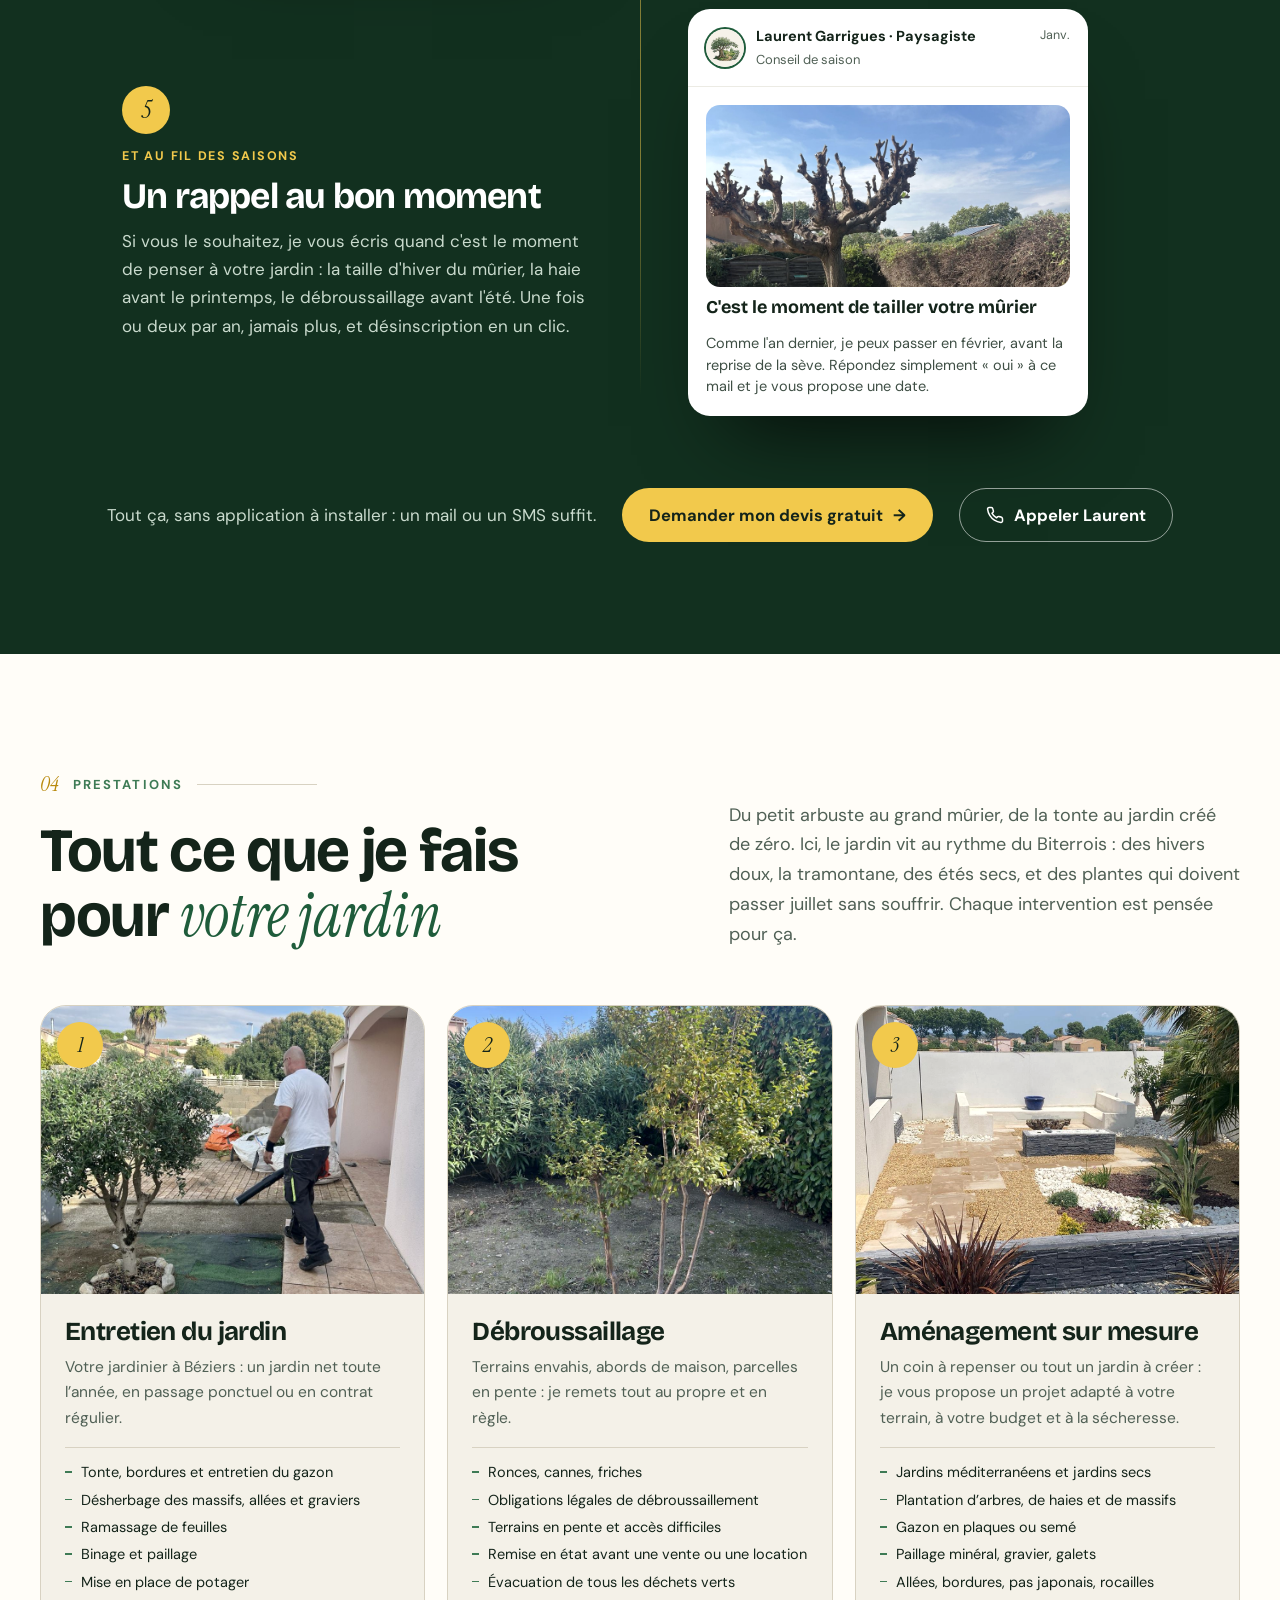
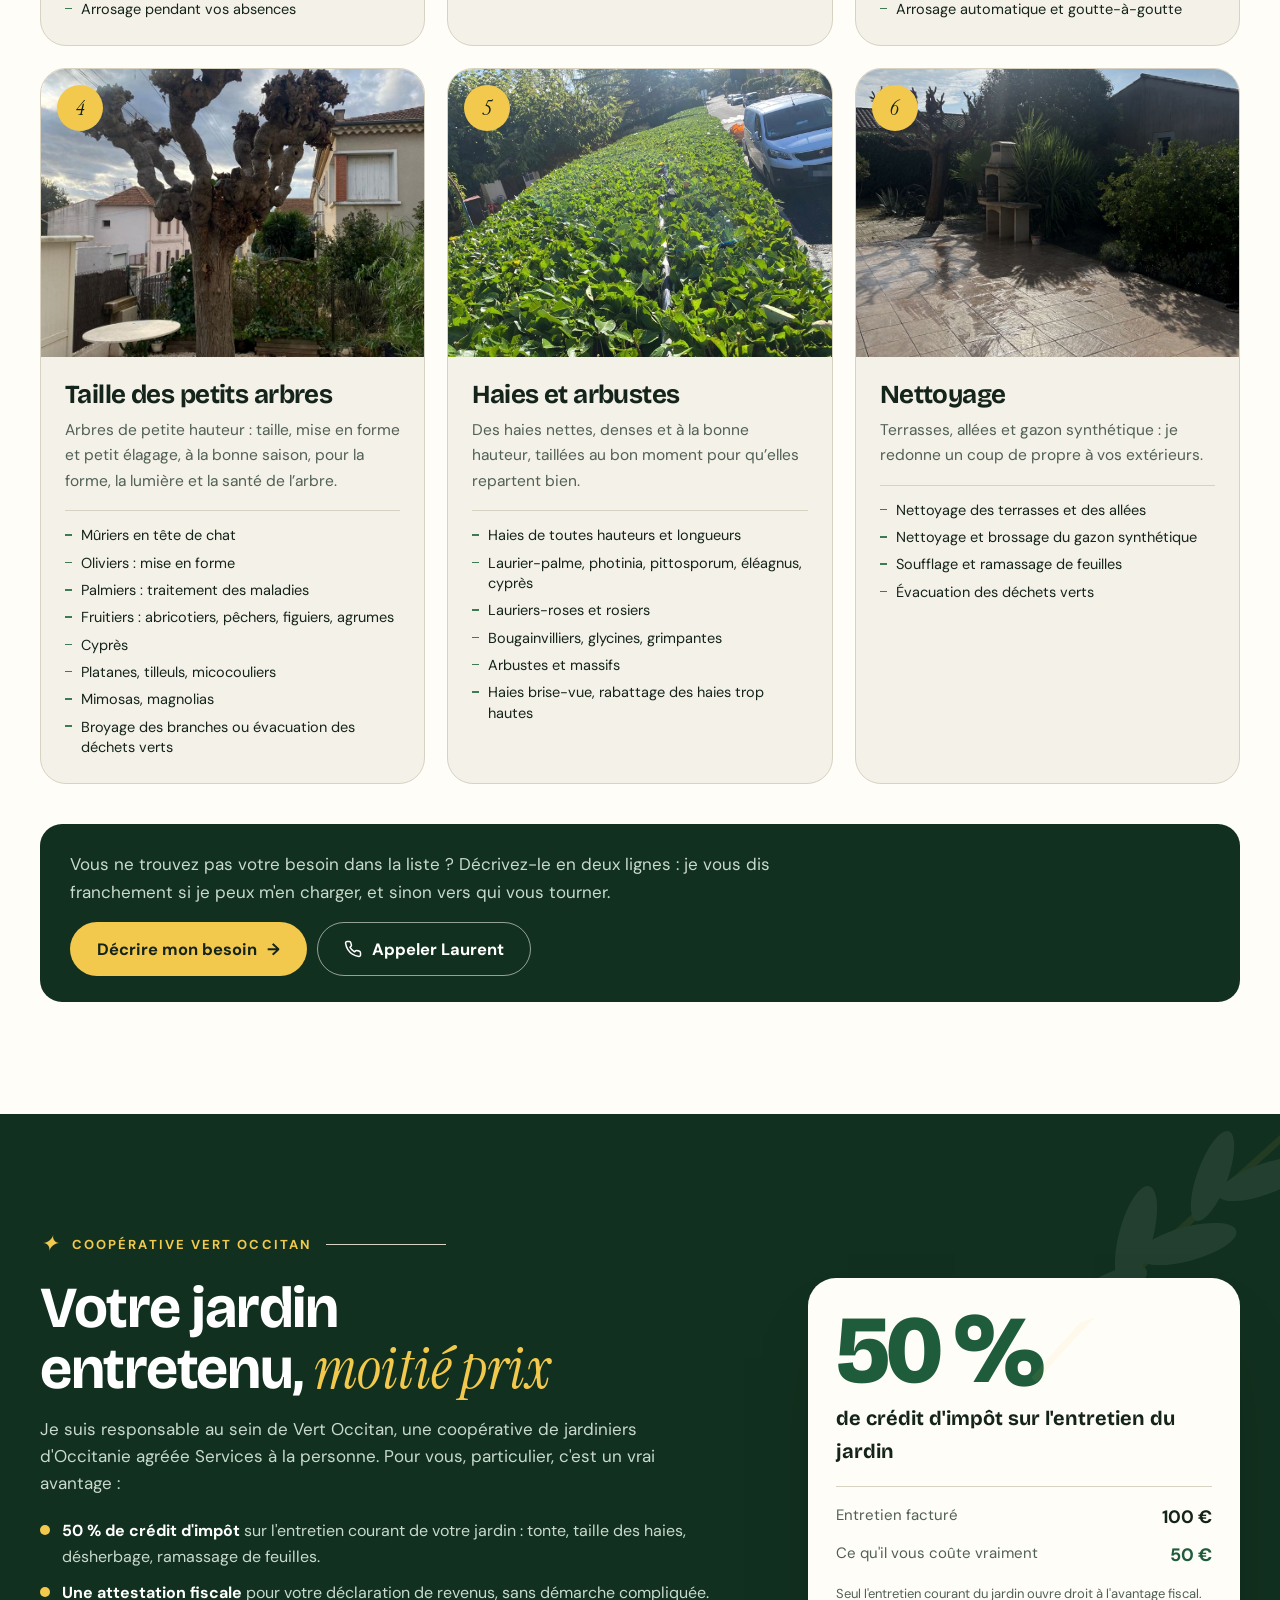
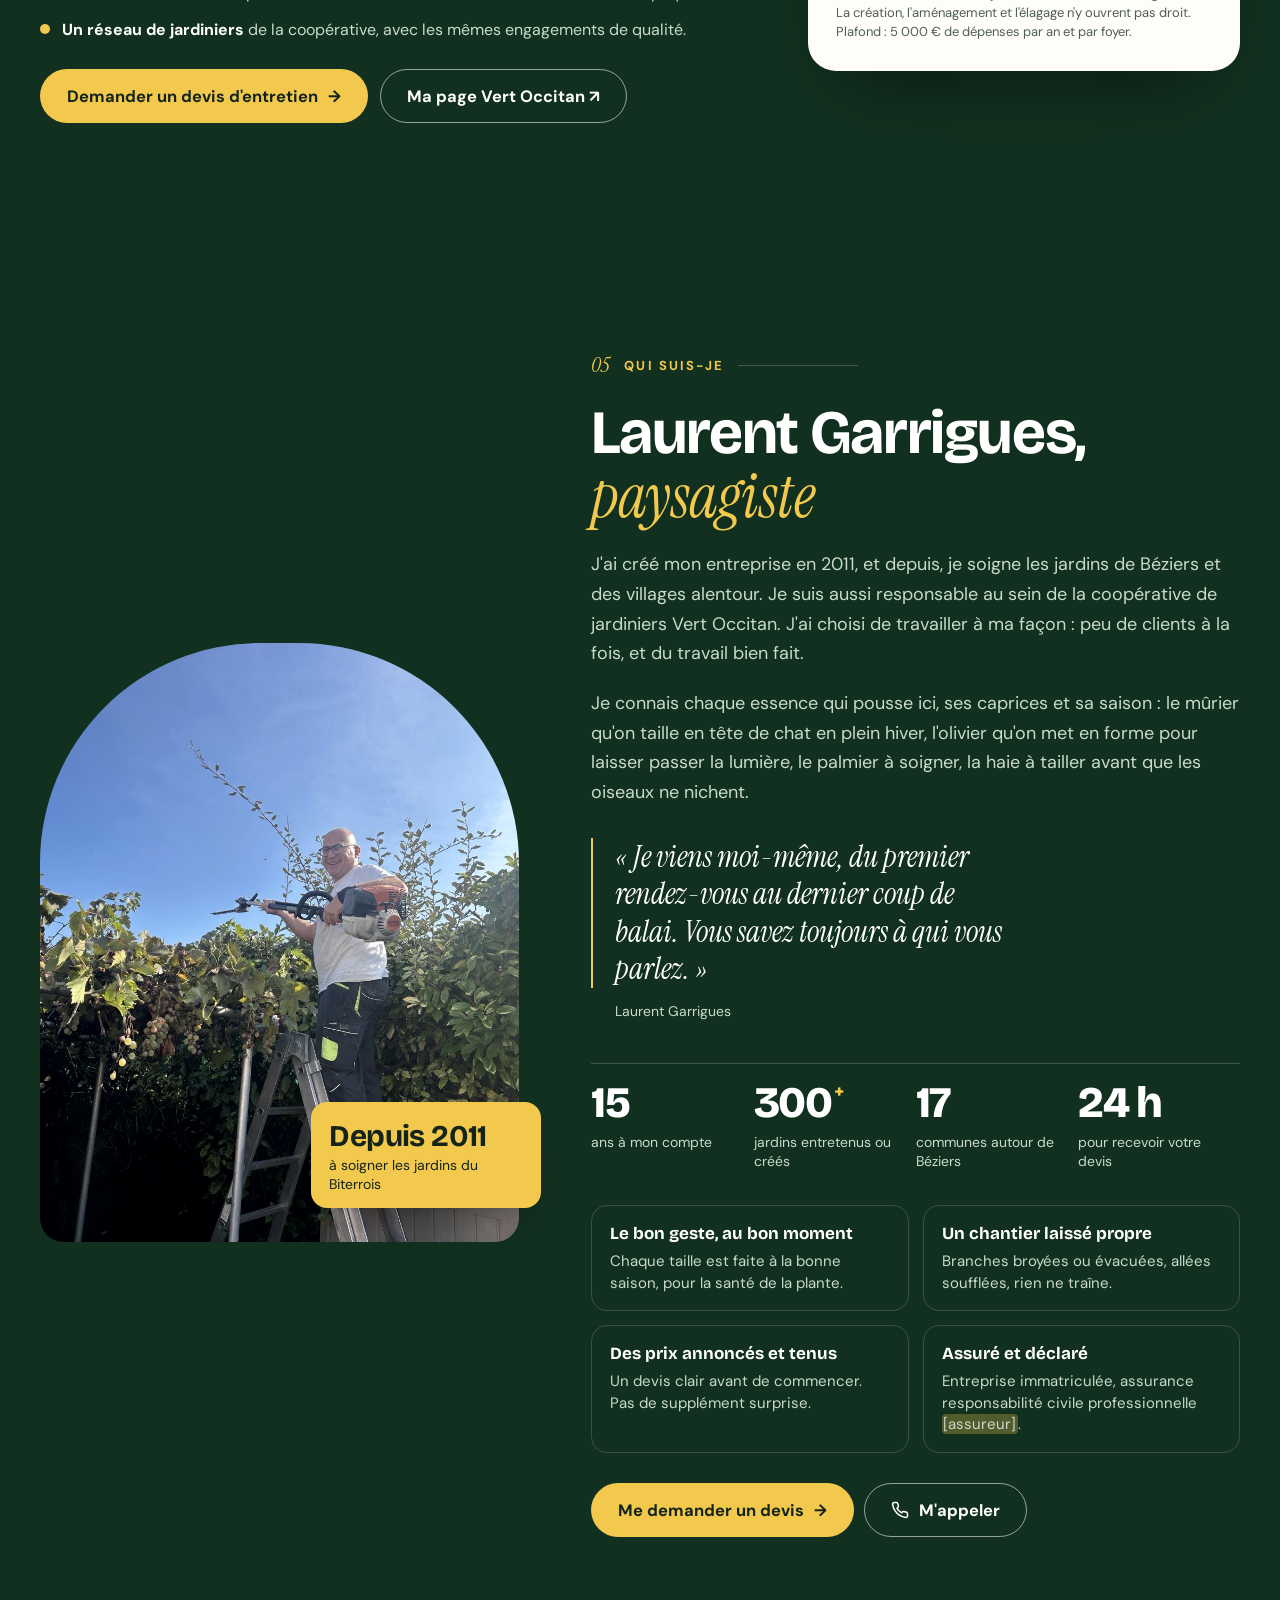
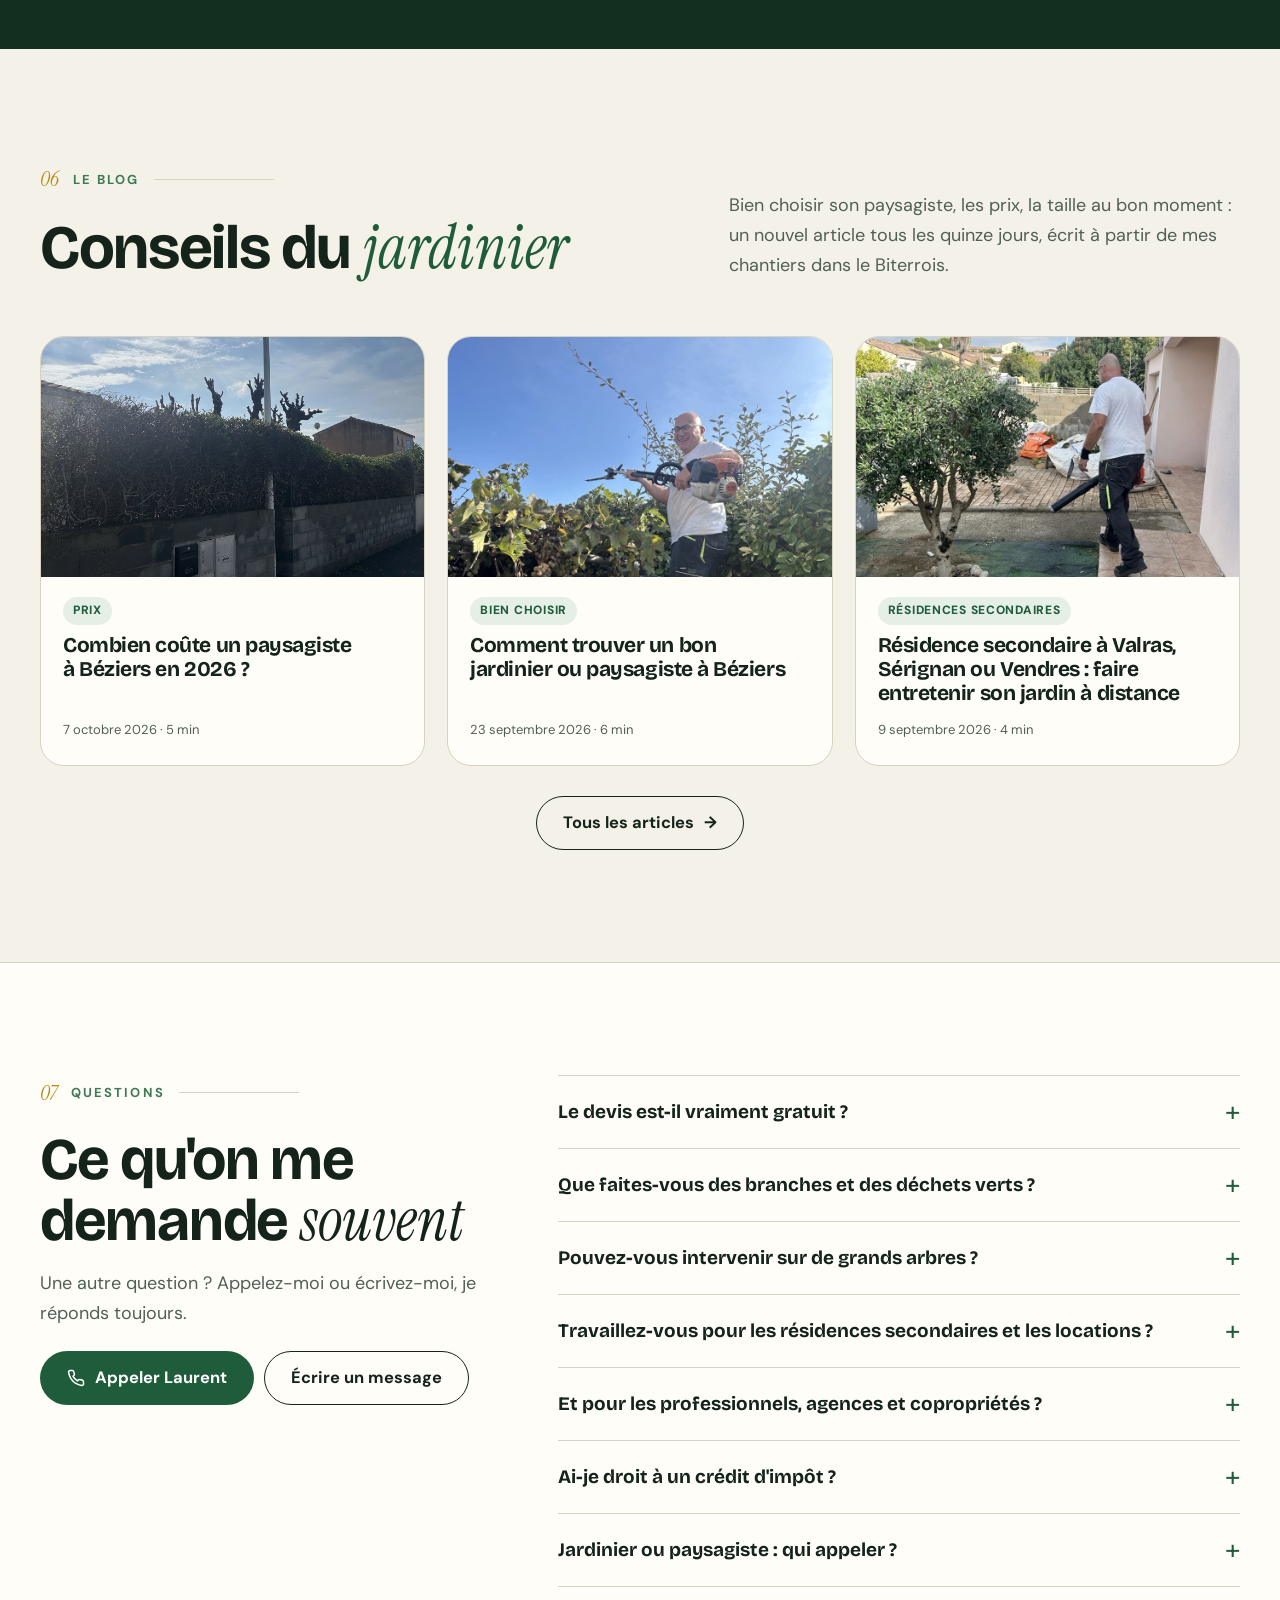
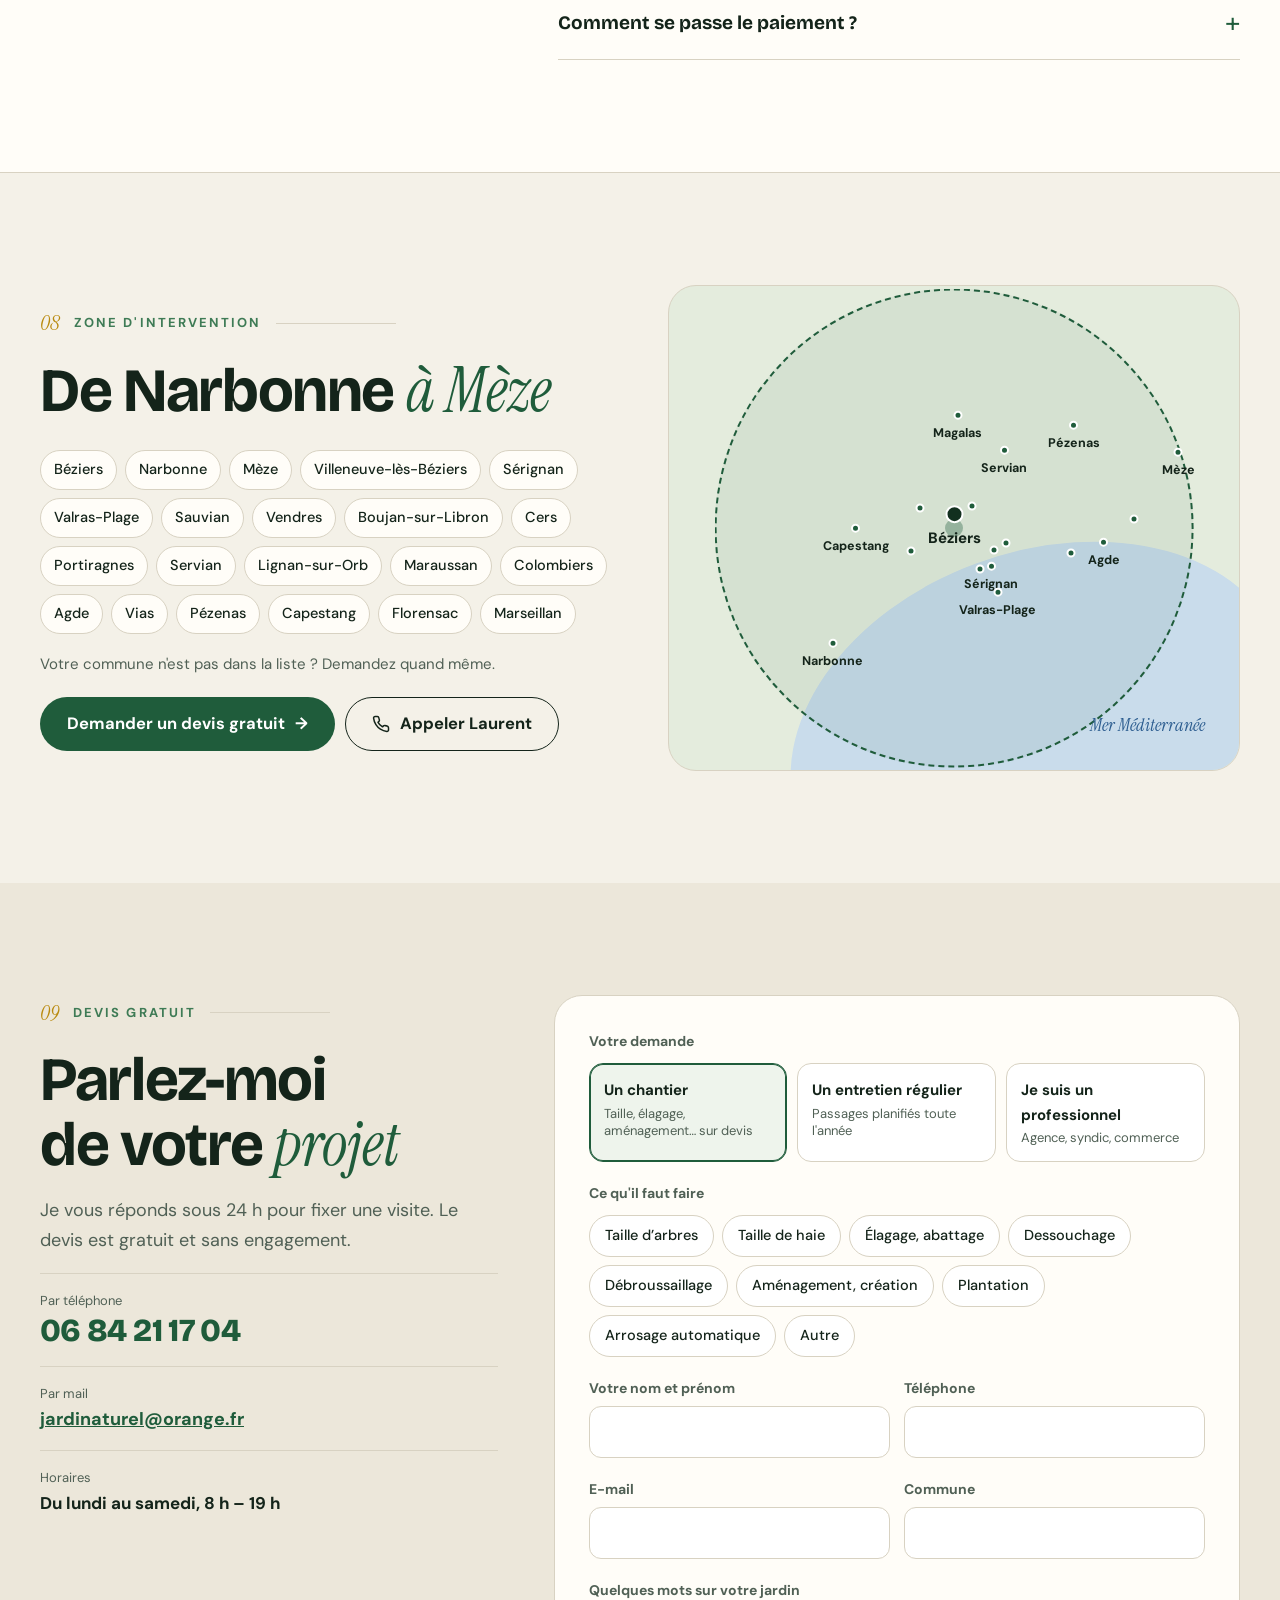
==== commit e91d807b: "Retrait des ajouts « olivier » non demandés : on garde le logo, le compte rendu photo et la mention " ====
--- a/index.html
+++ b/index.html
@@ -7,8 +7,8 @@
 <meta name="theme-color" content="#1F5C3B">
 <meta name="viewport" content="width=device-width, initial-scale=1, viewport-fit=cover">
 <title>Jardinier paysagiste Béziers</title>
-<meta name="description" content="Laurent Garrigues, jardinier paysagiste à Béziers, spécialiste de l'olivier : entretien de jardin, taille et mise en forme des oliviers, haies, débroussaillage, aménagement. 50 % de crédit d'impôt sur l'entretien. De Narbonne à Mèze.">
-<script type="application/ld+json">{"@context": "https://schema.org", "@type": "HomeAndConstructionBusiness", "foundingDate": "2011", "name": "Laurent Garrigues, jardinier paysagiste", "description": "Jardinier paysagiste à Béziers, spécialiste de l'olivier : entretien de jardin, taille et mise en forme des oliviers, haies, débroussaillage, aménagement de jardins, de Narbonne à Mèze.", "image": "img/beziers.jpg", "telephone": "+33 6 84 21 17 04", "email": "jardinaturel@orange.fr", "address": {"@type": "PostalAddress", "addressLocality": "Béziers", "postalCode": "34500", "addressRegion": "Occitanie", "addressCountry": "FR"}, "areaServed": [{"@type": "City", "name": "Béziers"}, {"@type": "City", "name": "Narbonne"}, {"@type": "City", "name": "Mèze"}, {"@type": "City", "name": "Villeneuve-lès-Béziers"}, {"@type": "City", "name": "Sérignan"}, {"@type": "City", "name": "Valras-Plage"}, {"@type": "City", "name": "Sauvian"}, {"@type": "City", "name": "Vendres"}, {"@type": "City", "name": "Boujan-sur-Libron"}, {"@type": "City", "name": "Cers"}, {"@type": "City", "name": "Portiragnes"}, {"@type": "City", "name": "Servian"}, {"@type": "City", "name": "Lignan-sur-Orb"}, {"@type": "City", "name": "Maraussan"}, {"@type": "City", "name": "Colombiers"}, {"@type": "City", "name": "Agde"}, {"@type": "City", "name": "Vias"}, {"@type": "City", "name": "Pézenas"}, {"@type": "City", "name": "Capestang"}], "openingHours": "Mo-Sa 08:00-19:00", "knowsAbout": ["jardinier", "paysagiste", "taille d'olivier", "mise en forme des oliviers", "taille de haies", "taille de mûrier en tête de chat", "petit élagage", "débroussaillage", "entretien de jardin", "potager", "jardin méditerranéen"]}</script>
+<meta name="description" content="Laurent Garrigues, jardinier paysagiste à Béziers : entretien de jardin, taille des arbres et des haies, petit élagage, débroussaillage, aménagement. 50 % de crédit d'impôt sur l'entretien. De Narbonne à Mèze.">
+<script type="application/ld+json">{"@context": "https://schema.org", "@type": "HomeAndConstructionBusiness", "foundingDate": "2011", "name": "Laurent Garrigues, jardinier paysagiste", "description": "Jardinier paysagiste à Béziers : entretien de jardin, taille des arbres et des haies, petit élagage, débroussaillage, aménagement de jardins, de Narbonne à Mèze.", "image": "img/beziers.jpg", "telephone": "+33 6 84 21 17 04", "email": "jardinaturel@orange.fr", "address": {"@type": "PostalAddress", "addressLocality": "Béziers", "postalCode": "34500", "addressRegion": "Occitanie", "addressCountry": "FR"}, "areaServed": [{"@type": "City", "name": "Béziers"}, {"@type": "City", "name": "Narbonne"}, {"@type": "City", "name": "Mèze"}, {"@type": "City", "name": "Villeneuve-lès-Béziers"}, {"@type": "City", "name": "Sérignan"}, {"@type": "City", "name": "Valras-Plage"}, {"@type": "City", "name": "Sauvian"}, {"@type": "City", "name": "Vendres"}, {"@type": "City", "name": "Boujan-sur-Libron"}, {"@type": "City", "name": "Cers"}, {"@type": "City", "name": "Portiragnes"}, {"@type": "City", "name": "Servian"}, {"@type": "City", "name": "Lignan-sur-Orb"}, {"@type": "City", "name": "Maraussan"}, {"@type": "City", "name": "Colombiers"}, {"@type": "City", "name": "Agde"}, {"@type": "City", "name": "Vias"}, {"@type": "City", "name": "Pézenas"}, {"@type": "City", "name": "Capestang"}], "openingHours": "Mo-Sa 08:00-19:00", "knowsAbout": ["jardinier", "paysagiste", "taille de haies", "taille de mûrier en tête de chat", "petit élagage", "débroussaillage", "entretien de jardin", "potager", "jardin méditerranéen"]}</script>
 <link rel="preconnect" href="https://fonts.googleapis.com">
 <link rel="preconnect" href="https://fonts.gstatic.com" crossorigin>
 <link rel="stylesheet" href="https://fonts.googleapis.com/css2?family=Bricolage+Grotesque:opsz,wght@12..96,500;12..96,700;12..96,800&family=DM+Sans:opsz,wght@9..40,400;9..40,500;9..40,700&family=Instrument+Serif:ital@0;1&display=swap">
@@ -507,7 +507,7 @@
  <div class="wrap hwrap">
   <div class="hcard anim d1">
    <div class="me-m"><img src="img/laurent-portrait.jpg" alt="Laurent Garrigues"><span><b>Laurent Garrigues</b>Votre paysagiste</span></div>
-   <div class="eb"><span>Jardinier paysagiste à Béziers · spécialiste de l'olivier</span></div>
+   <div class="eb"><span>Jardinier paysagiste à Béziers · depuis 2011</span></div>
    <h1>Votre jardinier paysagiste à Béziers. <em class="s">Un artisan d'ici.</em></h1>
    <p class="lead">Installé à Béziers, Laurent Garrigues, jardinier et paysagiste, s'occupe de la taille, de l'entretien et de l'aménagement des jardins de Narbonne à Mèze, en passant par Pézenas et Agde. Un artisan d'ici, qui connaît la tramontane, les étés sans pluie, et dont la spécialité est la taille des oliviers.</p>
    <div class="ctas"><a class="btn sun" href="#devis">Demander un devis gratuit <span class="arrow" aria-hidden="true">→</span></a><a class="btn out-l" href="tel:+33684211704">Appeler 06 84 21 17 04</a></div>
@@ -517,8 +517,8 @@
    <div class="hchip"><b>24 h</b><span>pour recevoir<br>votre devis</span></div>
    <ul class="local">
     <li><svg width="20" height="20" viewBox="0 0 24 24" fill="none" stroke="currentColor" stroke-width="2" stroke-linecap="round" stroke-linejoin="round" aria-hidden="true"><path d="M12 21s-7-6.2-7-11.5A7 7 0 0 1 19 9.5C19 14.8 12 21 12 21z"/><circle cx="12" cy="9.5" r="2.5"/></svg><span><b>Basé à Béziers</b>, de Narbonne à Mèze</span></li>
-    <li><svg width="20" height="20" viewBox="0 0 24 24" fill="none" stroke="currentColor" stroke-width="2" stroke-linecap="round" stroke-linejoin="round" aria-hidden="true"><path d="M5 12l5 5 9-10"/></svg><span><b>50 % de crédit d'impôt</b> sur l'entretien du jardin</span></li>
-    <li><svg width="20" height="20" viewBox="0 0 24 24" fill="currentColor" aria-hidden="true"><path d="M12 3l2.7 5.6 6.1.9-4.4 4.3 1 6.1L12 17l-5.4 2.9 1-6.1L3.2 9.5l6.1-.9z"/></svg><span><b>Depuis 2011</b>, responsable au sein de la coopérative Vert Occitan</span></li>
+    <li><svg width="20" height="20" viewBox="0 0 24 24" fill="none" stroke="currentColor" stroke-width="2" stroke-linecap="round" stroke-linejoin="round" aria-hidden="true"><path d="M5 12l5 5 9-10"/></svg><span><b>Visite et devis gratuits</b> dans toute la zone</span></li>
+    <li><svg width="20" height="20" viewBox="0 0 24 24" fill="currentColor" aria-hidden="true"><path d="M12 3l2.7 5.6 6.1.9-4.4 4.3 1 6.1L12 17l-5.4 2.9 1-6.1L3.2 9.5l6.1-.9z"/></svg><span><b>Entreprise créée en 2011</b>, déclarée et assurée</span></li>
    </ul>
   </div>
  </div>
@@ -534,13 +534,7 @@
 <section class="ch" id="realisations">
  <div class="wrap">
   <div class="head rv"><div><div class="kicker"><b>01</b>Réalisations</div><h2>Mes derniers chantiers <em class="s">dans le Biterrois</em></h2></div><p>À Béziers, Sauvian, Sérignan ou Valras : toutes ces photos viennent de mes chantiers, sans retouche. Glissez sur les photos avant/après, et touchez une photo pour l'agrandir.</p></div>
-  <div class="oli-h rv"><h3>L'olivier, ma spécialité</h3><p>Chaque olivier a sa forme. Je l'éclaircis pour faire entrer la lumière, je l'équilibre et je garde son caractère. Voici quelques tailles récentes.</p></div>
-  <div class="oli rv">
-   <figure><div class="pr"><div><img src="img/olivier1-avant.jpg" alt="Mise en forme d'un olivier, avant la taille" loading="lazy"><span>Avant</span></div><div><img src="img/olivier1-apres.jpg" alt="Mise en forme d'un olivier, après la taille" loading="lazy"><span>Après</span></div></div><figcaption><b>Mise en forme d'un olivier</b>Couronne éclaircie et équilibrée, le tronc respire</figcaption></figure>
-   <figure><div class="pr"><div><img src="img/olivier2-avant.jpg" alt="Olivier au bord d'une piscine, avant la taille" loading="lazy"><span>Avant</span></div><div><img src="img/olivier2-apres.jpg" alt="Olivier au bord d'une piscine, après la taille" loading="lazy"><span>Après</span></div></div><figcaption><b>Olivier au bord d'une piscine</b>Allégé pour laisser passer la lumière sur la terrasse</figcaption></figure>
-   <figure><div class="pr"><div><img src="img/olivier3-avant.jpg" alt="Olivier de cour, avant la taille" loading="lazy"><span>Avant</span></div><div><img src="img/olivier3-apres.jpg" alt="Olivier de cour, après la taille" loading="lazy"><span>Après</span></div></div><figcaption><b>Olivier de cour</b>Taille en parasol, branches broyées et évacuées</figcaption></figure>
-  </div>
-  <h3 class="ba-h rv">Et aussi, avant, après : faites glisser</h3>
+  <h3 class="ba-h rv">Avant, après : faites glisser</h3>
   <div class="ba rv">
    <figure><div class="cmp pt"><img src="img/murier-avant.jpg" alt="Mûrier avant la taille, couronne pleine de feuilles" loading="lazy"><img class="af" src="img/murier-apres.jpg" alt="Le même mûrier après la taille en tête de chat" loading="lazy"><span class="tg l">Avant</span><span class="tg r">Après</span><input type="range" min="0" max="100" value="50" aria-label="Glisser pour comparer avant et après : Mûrier taillé en tête de chat"><i class="hd" aria-hidden="true"></i></div><figcaption><b>Mûrier taillé en tête de chat</b>Taille d’hiver, toutes les branches évacuées</figcaption></figure>
    <figure><div class="cmp ls"><img src="img/poivrier-avant.jpg" alt="Faux poivrier avant la taille, branches jusqu’au trottoir" loading="lazy"><img class="af" src="img/poivrier-apres.jpg" alt="Le même faux poivrier après la taille, trottoir dégagé" loading="lazy"><span class="tg l">Avant</span><span class="tg r">Après</span><input type="range" min="0" max="100" value="50" aria-label="Glisser pour comparer avant et après : Faux poivrier sur rue"><i class="hd" aria-hidden="true"></i></div><figcaption><b>Faux poivrier sur rue</b>Éclairci et relevé : le trottoir et la façade respirent</figcaption></figure>
@@ -575,7 +569,7 @@
     <div class="body">
      <span class="lbl">Sur devis</span>
      <h3>Un chantier, un prix ferme</h3>
-     <p>Mise en forme d'un olivier, taille d'un arbre ou d'une haie, petit élagage, débroussaillage, plantation, potager, aménagement d'un coin de jardin : je viens voir sur place, je prends les mesures, et je vous envoie un devis détaillé poste par poste. Le prix annoncé est le prix payé.</p>
+     <p>Taille d'un arbre ou d'une haie, petit élagage, débroussaillage, plantation, potager, aménagement d'un coin de jardin : je viens voir sur place, je prends les mesures, et je vous envoie un devis détaillé poste par poste. Le prix annoncé est le prix payé.</p>
      <ul class="ticks"><li>Visite et devis gratuits</li><li>Devis par mail sous 24 h</li><li>Prix ferme, sans surprise</li><li>Évacuation des déchets comprise</li><li>Date d'intervention fixée ensemble</li><li>Photos avant et après le chantier</li></ul>
      <a class="btn pri" href="#devis" data-type="ponctuel">Demander un devis sur mesure <span class="arrow" aria-hidden="true">→</span></a>
     </div>
@@ -586,7 +580,7 @@
      <span class="lbl">Entretien régulier</span>
      <h3>Votre jardin suivi, sans y penser</h3>
      <p>Je passe à date fixe, au rythme qui convient à votre jardin : chaque semaine en saison, deux fois par mois ou une fois par mois. Tontes, tailles de saison, ramassage de feuilles, désherbage : tout est planifié, vous n'avez plus rien à demander.</p>
-     <ul class="ticks"><li>50 % de crédit d'impôt</li><li>Fréquence à la carte</li><li>Tailles de saison planifiées</li><li>Un compte rendu photo à chaque passage</li><li>Une facture par mois</li><li>Idéal résidences secondaires</li></ul>
+     <ul class="ticks"><li>Fréquence à la carte</li><li>Tailles de saison planifiées</li><li>Un compte rendu photo à chaque passage</li><li>Une facture par mois</li><li>Sans engagement de durée</li><li>Idéal résidences secondaires</li></ul>
      <a class="btn sun" href="#devis" data-type="regulier">Parler d'un entretien régulier <span class="arrow" aria-hidden="true">→</span></a>
     </div>
    </article>
@@ -603,8 +597,8 @@
     <div class="fl-t"><span class="fl-n">1</span><span class="fl-when">Dans les 24 h après la visite</span><h3>Votre devis par mail, signé en un clic</h3><p>Un devis clair, poste par poste, avec le prix ferme. Vous le lisez sur votre téléphone et vous l'acceptez en ligne, sans rien imprimer. Pour les gros chantiers, l'acompte se règle au même moment.</p></div>
     <div class="fl-m"><div class="mail">
      <div class="mh"><span class="av" data-logo></span><span><b>Laurent Garrigues · Paysagiste</b><small>Votre devis D-2026-112</small></span><em>9:12</em></div>
-     <div class="mb"><p class="sub">Taille de l'olivier et de la haie de lauriers</p>
-      <div class="dl"><span>Mise en forme d'un olivier</span><i>1</i></div>
+     <div class="mb"><p class="sub">Taille du mûrier et de la haie de lauriers</p>
+      <div class="dl"><span>Taille d'un mûrier en tête de chat</span><i>1</i></div>
       <div class="dl"><span>Taille de haie de lauriers, 3 faces</span><i>25 m</i></div>
       <div class="dl"><span>Évacuation des déchets verts</span><i>inclus</i></div>
       <div class="cta">Accepter le devis</div>
@@ -615,7 +609,7 @@
    <div class="fl rv">
     <div class="fl-t"><span class="fl-n">2</span><span class="fl-when">La veille et le jour J</span><h3>Un SMS pour ne jamais attendre</h3><p>La veille, un petit rappel avec l'heure de passage. Le jour même, je vous préviens quand j'arrive. Et si la pluie décale le chantier, vous le savez tout de suite.</p></div>
     <div class="fl-m"><div class="phone"><div class="ph-top"><span class="av" data-logo></span><b>Laurent Garrigues</b><small>Paysagiste</small></div>
-     <div class="bub out"><span>Bonjour Madame Martin, je passe demain mercredi à 8 h pour l'olivier et la haie. Bonne soirée, Laurent Garrigues</span><em>Mar. 18:30</em></div>
+     <div class="bub out"><span>Bonjour Madame Martin, je passe demain mercredi à 8 h pour le mûrier et la haie. Bonne soirée, Laurent Garrigues</span><em>Mar. 18:30</em></div>
      <div class="bub in"><span>Parfait, le portail sera ouvert 👍</span><em>18:34</em></div>
      <div class="bub out"><span>Bonjour, je serai chez vous dans 5 minutes.</span><em>Mer. 7:55</em></div>
     </div></div>
@@ -643,10 +637,10 @@
    </div>
 
    <div class="fl rv">
-    <div class="fl-t"><span class="fl-n">5</span><span class="fl-when">Et au fil des saisons</span><h3>Un rappel au bon moment</h3><p>Si vous le souhaitez, je vous écris quand c'est le moment de penser à votre jardin : la taille des oliviers à la sortie de l'hiver, la haie avant le printemps, le débroussaillage avant l'été. Une fois ou deux par an, jamais plus, et désinscription en un clic.</p></div>
+    <div class="fl-t"><span class="fl-n">5</span><span class="fl-when">Et au fil des saisons</span><h3>Un rappel au bon moment</h3><p>Si vous le souhaitez, je vous écris quand c'est le moment de penser à votre jardin : la taille d'hiver du mûrier, la haie avant le printemps, le débroussaillage avant l'été. Une fois ou deux par an, jamais plus, et désinscription en un clic.</p></div>
     <div class="fl-m"><div class="mail season">
      <div class="mh"><span class="av" data-logo></span><span><b>Laurent Garrigues · Paysagiste</b><small>Conseil de saison</small></span><em>Janv.</em></div>
-     <div class="mb"><div class="sz"><img class="ph" src="img/olivier1-apres.jpg" alt="Olivier mis en forme" loading="lazy"></div><p class="sub">C'est le moment de tailler votre olivier</p><p class="tx">Les grosses gelées sont passées : c'est la bonne période pour le mettre en forme, avant la floraison. Répondez simplement « oui » à ce mail et je vous propose une date.</p></div>
+     <div class="mb"><div class="sz"><img class="ph" src="img/hero-large.jpg" alt="Mûrier taillé en tête de chat" loading="lazy"></div><p class="sub">C'est le moment de tailler votre mûrier</p><p class="tx">Comme l'an dernier, je peux passer en février, avant la reprise de la sève. Répondez simplement « oui » à ce mail et je vous propose une date.</p></div>
     </div></div>
    </div>
 
@@ -694,17 +688,17 @@
    <div class="kicker"><b>05</b>Qui suis-je</div>
    <h2>Laurent Garrigues, <em class="s">paysagiste</em></h2>
    <p>J'ai créé mon entreprise en 2011, et depuis, je soigne les jardins de Béziers et des villages alentour. Je suis aussi responsable au sein de la coopérative de jardiniers Vert Occitan. J'ai choisi de travailler à ma façon : peu de clients à la fois, et du travail bien fait.</p>
-   <p>Ma passion, c'est l'olivier. Le mettre en forme, l'éclaircir pour laisser passer la lumière, respecter son caractère : c'est ce que je préfère dans mon métier. Je connais aussi chaque essence qui pousse ici, ses caprices et sa saison : le mûrier qu'on taille en tête de chat, le palmier à soigner, la haie à tailler avant que les oiseaux ne nichent.</p>
+   <p>Je connais chaque essence qui pousse ici, ses caprices et sa saison : le mûrier qu'on taille en tête de chat en plein hiver, l'olivier qu'on met en forme pour laisser passer la lumière, le palmier à soigner, la haie à tailler avant que les oiseaux ne nichent.</p>
    <blockquote>« Je viens moi-même, du premier rendez-vous au dernier coup de balai. Vous savez toujours à qui vous parlez. »</blockquote>
    <div class="sig">Laurent Garrigues</div>
    <div class="stats">
     <div><b>15</b>ans à mon compte</div>
     <div><b>300<sup>+</sup></b>jardins entretenus ou créés</div>
-    <div><b>50 %</b>de crédit d'impôt sur l'entretien</div>
+    <div><b>17</b>communes autour de Béziers</div>
     <div><b>24 h</b>pour recevoir votre devis</div>
    </div>
    <div class="vals">
-    <div><b>Le bon geste, au bon moment</b>Chaque taille est faite à la bonne saison, pour la santé de la plante. Les oliviers d'abord.</div>
+    <div><b>Le bon geste, au bon moment</b>Chaque taille est faite à la bonne saison, pour la santé de la plante.</div>
     <div><b>Un chantier laissé propre</b>Branches broyées ou évacuées, allées soufflées, rien ne traîne.</div>
     <div><b>Des prix annoncés et tenus</b>Un devis clair avant de commencer. Pas de supplément surprise.</div>
     <div><b>Assuré et déclaré</b>Entreprise immatriculée, assurance responsabilité civile professionnelle <span class="tbd">[assureur]</span>.</div>
@@ -734,12 +728,11 @@
   <div class="rv">
    <details><summary>Le devis est-il vraiment gratuit ?</summary><p>Oui. Je me déplace gratuitement dans toute ma zone d'intervention pour voir votre jardin, et le devis ne vous engage à rien.</p></details>
    <details><summary>Que faites-vous des branches et des déchets verts ?</summary><p>Ils sont évacués à chaque fois, c'est compris dans le prix. Pour les grosses tailles, je peux broyer sur place et vous laisser le broyat en paillage si vous le souhaitez.</p></details>
-   <details><summary>Quand tailler un olivier ?</summary><p>À la sortie de l'hiver, une fois les grosses gelées passées et avant la floraison : en général de fin février à avril dans l'Hérault. Je l'éclaircis pour faire entrer la lumière au cœur de l'arbre, je retire le bois mort et les gourmands, et je garde une forme équilibrée. Un olivier bien taillé est plus beau, plus sain, et donne de plus belles olives.</p></details>
    <details><summary>Pouvez-vous intervenir sur de grands arbres ?</summary><p>Je m'occupe des arbres de petite hauteur : taille, mise en forme et petit élagage. Pour un grand arbre près d'une maison ou de lignes électriques, je vous le dis franchement dès la visite et je vous oriente vers un élagueur.</p></details>
    <details><summary>Travaillez-vous pour les résidences secondaires et les locations ?</summary><p>Oui, c'est même une grande partie de mon travail. Je passe en votre absence, je vous envoie les photos après chaque passage, et je peux aussi surveiller l'arrosage l'été.</p></details>
    <details><summary>Et pour les professionnels, agences et copropriétés ?</summary><p>Oui : agences de location, syndics, commerces, campings, gîtes. Je propose un contrat annuel avec un planning de passages fixé à l'avance et une facture mensuelle.</p></details>
    <details><summary>Ai-je droit à un crédit d'impôt ?</summary><p>Oui, pour l'entretien courant de votre jardin. Je travaille avec la coopérative Vert Occitan, agréée Services à la personne : la tonte, la taille des haies, le désherbage ou le ramassage de feuilles chez un particulier ouvrent droit à 50 % de crédit d'impôt, dans la limite de 5 000 € de dépenses par an et par foyer. Vous recevez une attestation fiscale. La création, l'aménagement et l'élagage n'y ouvrent pas droit.</p></details>
-   <details><summary>Jardinier ou paysagiste : qui appeler ?</summary><p>Les deux ! Je fais le travail du jardinier (tonte, taille des haies, entretien régulier, ramassage de feuilles, désherbage) et celui du paysagiste (mise en forme des oliviers, petit élagage, aménagement et création de jardin, potager). Un seul interlocuteur pour tout votre jardin, que ce soit un petit entretien ou un gros chantier.</p></details>
+   <details><summary>Jardinier ou paysagiste : qui appeler ?</summary><p>Les deux ! Je fais le travail du jardinier (tonte, taille des haies, entretien régulier, ramassage de feuilles, désherbage) et celui du paysagiste (petit élagage, aménagement et création de jardin, potager). Un seul interlocuteur pour tout votre jardin, que ce soit un petit entretien ou un gros chantier.</p></details>
    <details><summary>Comment se passe le paiement ?</summary><p>La facture arrive par mail avec les photos du chantier. Vous payez par carte en un clic ou par virement. Pour les gros chantiers, un acompte est demandé à la signature du devis.</p></details>
   </div>
  </div>
@@ -805,7 +798,7 @@
   <div class="cols">
    <div><div style="display:flex;align-items:center;gap:10px;margin-bottom:12px"><span id="logo2"></span><b style="font-family:var(--display);font-size:20px;color:#fff">Laurent Garrigues</b></div>Jardinier paysagiste à Béziers<br>Taille, entretien et aménagement de jardins</div>
    <div><h3>Contact</h3>06 84 21 17 04<br>jardinaturel@orange.fr<br>[ADRESSE], 34500 Béziers</div>
-   <div><h3>Prestations</h3>Entretien de jardin<br>Taille et mise en forme des oliviers<br>Haies et arbustes<br>Débroussaillage<br>Aménagement sur mesure<br>Nettoyage</div>
+   <div><h3>Prestations</h3>Entretien de jardin<br>Taille des petits arbres<br>Haies et arbustes<br>Débroussaillage<br>Aménagement sur mesure<br>Nettoyage</div>
    <div><h3>Zone</h3>De Narbonne à Mèze : Béziers, Sérignan, Valras-Plage, Sauvian, Villeneuve, Servian, Agde, Pézenas</div>
   </div>
   <div class="legal" id="confidentialite">© 2026 Laurent Garrigues · SIRET 531 031 326 00022 · <a href="blog.html">Blog</a>
@@ -835,23 +828,23 @@
 nav.addEventListener('click',e=>{if(e.target.tagName==='A'){nav.classList.remove('open');mb.setAttribute('aria-expanded','false');mb.textContent='Menu';onS();}});
 
 // film strip of real photos
-const FILM=[['olivier1-apres','Olivier mis en forme'],['olivier3-apres','Olivier en parasol'],['murier-apres','Mûrier en tête de chat'],['jardin-sec-banquette','Jardin sec'],['bougainvillier','Bougainvillier'],['piscine','Bord de piscine'],['callistemon','Callistemons'],['haie-laurier','Haie sur rue'],['jardin-zen','Jardin minéral'],['terrasse-bois','Bord de terrasse'],['olivier2-apres','Olivier de bord de piscine'],['poivrier-apres','Faux poivrier'],['massif-traverses','Massif en traverses'],['yucca','Jardin sec'],['laurent-souffleur','Entretien'],['olivier','Olivier'],['palmier','Palmier']];
+const FILM=[['murier-apres','Mûrier en tête de chat'],['jardin-sec-banquette','Jardin sec'],['bougainvillier','Bougainvillier'],['piscine','Bord de piscine'],['callistemon','Callistemons'],['haie-laurier','Haie sur rue'],['jardin-zen','Jardin minéral'],['terrasse-bois','Bord de terrasse'],['poivrier-apres','Faux poivrier'],['massif-traverses','Massif en traverses'],['yucca','Jardin sec'],['laurent-souffleur','Entretien'],['olivier','Olivier'],['palmier','Palmier']];
 const fm=FILM.map(f=>`<figure><img class="ph" src="img/${f[0]}.jpg" alt="${f[1]}" loading="lazy"><figcaption>${f[1]}</figcaption></figure>`).join('');
 document.getElementById('rail').innerHTML=fm+fm.replace(/<figure>/g,'<figure aria-hidden="true">');
 
 // services
 const SV=[
- ['Entretien du jardin','Votre jardinier à Béziers : un jardin net toute l’année, en passage ponctuel ou en contrat régulier. 50 % de crédit d’impôt grâce à la coopérative Vert Occitan.',['Tonte, bordures et entretien du gazon','Désherbage des massifs, allées et graviers','Ramassage de feuilles','Binage et paillage','Mise en place de potager','Arrosage pendant vos absences'],'laurent-souffleur.jpg','Nettoyage d’une allée au souffleur'],
+ ['Entretien du jardin','Votre jardinier à Béziers : un jardin net toute l’année, en passage ponctuel ou en contrat régulier.',['Tonte, bordures et entretien du gazon','Désherbage des massifs, allées et graviers','Ramassage de feuilles','Binage et paillage','Mise en place de potager','Arrosage pendant vos absences'],'laurent-souffleur.jpg','Nettoyage d’une allée au souffleur'],
  ['Débroussaillage','Terrains envahis, abords de maison, parcelles en pente : je remets tout au propre et en règle.',['Ronces, cannes, friches','Obligations légales de débroussaillement','Terrains en pente et accès difficiles','Remise en état avant une vente ou une location','Évacuation de tous les déchets verts'],'arbre-cepee.jpg','Terrain dégagé autour d’un jeune arbre'],
- ['Aménagement sur mesure','Un coin à repenser ou tout un jardin à créer : je vous propose un projet adapté à votre terrain, à votre budget et à la sécheresse.',['Jardins méditerranéens et jardins secs','Plantation d’oliviers, d’arbres, de haies et de massifs','Gazon en plaques ou semé','Paillage minéral, gravier, galets','Allées, bordures, pas japonais, rocailles','Arrosage automatique et goutte-à-goutte'],'jardin-sec-banquette.jpg','Jardin sec créé avec dallage et galets'],
- ['Taille des petits arbres','Arbres de petite hauteur : taille, mise en forme et petit élagage, à la bonne saison, pour la forme, la lumière et la santé de l’arbre.',['Oliviers : mise en forme, ma spécialité','Mûriers en tête de chat','Palmiers : traitement des maladies','Fruitiers : abricotiers, pêchers, figuiers, agrumes','Cyprès','Platanes, tilleuls, micocouliers','Mimosas, magnolias','Broyage des branches ou évacuation des déchets verts'],'olivier1-apres.jpg','Olivier mis en forme'],
+ ['Aménagement sur mesure','Un coin à repenser ou tout un jardin à créer : je vous propose un projet adapté à votre terrain, à votre budget et à la sécheresse.',['Jardins méditerranéens et jardins secs','Plantation d’arbres, de haies et de massifs','Gazon en plaques ou semé','Paillage minéral, gravier, galets','Allées, bordures, pas japonais, rocailles','Arrosage automatique et goutte-à-goutte'],'jardin-sec-banquette.jpg','Jardin sec créé avec dallage et galets'],
+ ['Taille des petits arbres','Arbres de petite hauteur : taille, mise en forme et petit élagage, à la bonne saison, pour la forme, la lumière et la santé de l’arbre.',['Mûriers en tête de chat','Oliviers : mise en forme','Palmiers : traitement des maladies','Fruitiers : abricotiers, pêchers, figuiers, agrumes','Cyprès','Platanes, tilleuls, micocouliers','Mimosas, magnolias','Broyage des branches ou évacuation des déchets verts'],'murier-apres.jpg','Mûrier taillé en tête de chat'],
  ['Haies et arbustes','Des haies nettes, denses et à la bonne hauteur, taillées au bon moment pour qu’elles repartent bien.',['Haies de toutes hauteurs et longueurs','Laurier-palme, photinia, pittosporum, éléagnus, cyprès','Lauriers-roses et rosiers','Bougainvilliers, glycines, grimpantes','Arbustes et massifs','Haies brise-vue, rabattage des haies trop hautes'],'haie-laurier.jpg','Haie taillée le long d’une rue'],
  ['Nettoyage','Terrasses, allées et gazon synthétique : je redonne un coup de propre à vos extérieurs.',['Nettoyage des terrasses et des allées','Nettoyage et brossage du gazon synthétique','Soufflage et ramassage de feuilles','Évacuation des déchets verts'],'terrasse.jpg','Terrasse et allée nettoyées']];
 document.getElementById('svcs').innerHTML=SV.map((s,i)=>`<article class="sc rv"><div class="im"><img class="ph" src="img/${s[3]}" alt="${s[4]}" loading="lazy"><span class="n">${i+1}</span></div><div class="bd"><h3>${s[0]}</h3><p class="intro">${s[1]}</p><ul>${s[2].map(x=>`<li>${x}</li>`).join('')}</ul></div></article>`).join('');
 
 // form chips depend on type
-const CH={ponctuel:['Taille d’oliviers','Taille d’arbres','Taille de haie','Élagage, abattage','Dessouchage','Débroussaillage','Aménagement, création','Plantation','Arrosage automatique','Autre'],
- regulier:['Tonte','Haies','Oliviers','Arbres et arbustes','Ramassage de feuilles','Désherbage','Arrosage l’été','Résidence secondaire','Autre'],
+const CH={ponctuel:['Taille d’arbres','Taille de haie','Élagage, abattage','Dessouchage','Débroussaillage','Aménagement, création','Plantation','Arrosage automatique','Autre'],
+ regulier:['Tonte','Haies','Arbres et arbustes','Ramassage de feuilles','Désherbage','Arrosage l’été','Résidence secondaire','Autre'],
  pro:['Contrat d’entretien annuel','Plusieurs jardins','Chantier ponctuel','Débroussaillage','Autre']};
 const chips=document.getElementById('chips');
 const drawChips=t=>{chips.innerHTML=CH[t].map(x=>`<label><input type="checkbox" name="travaux" value="${x}"><span>${x}</span></label>`).join('');};
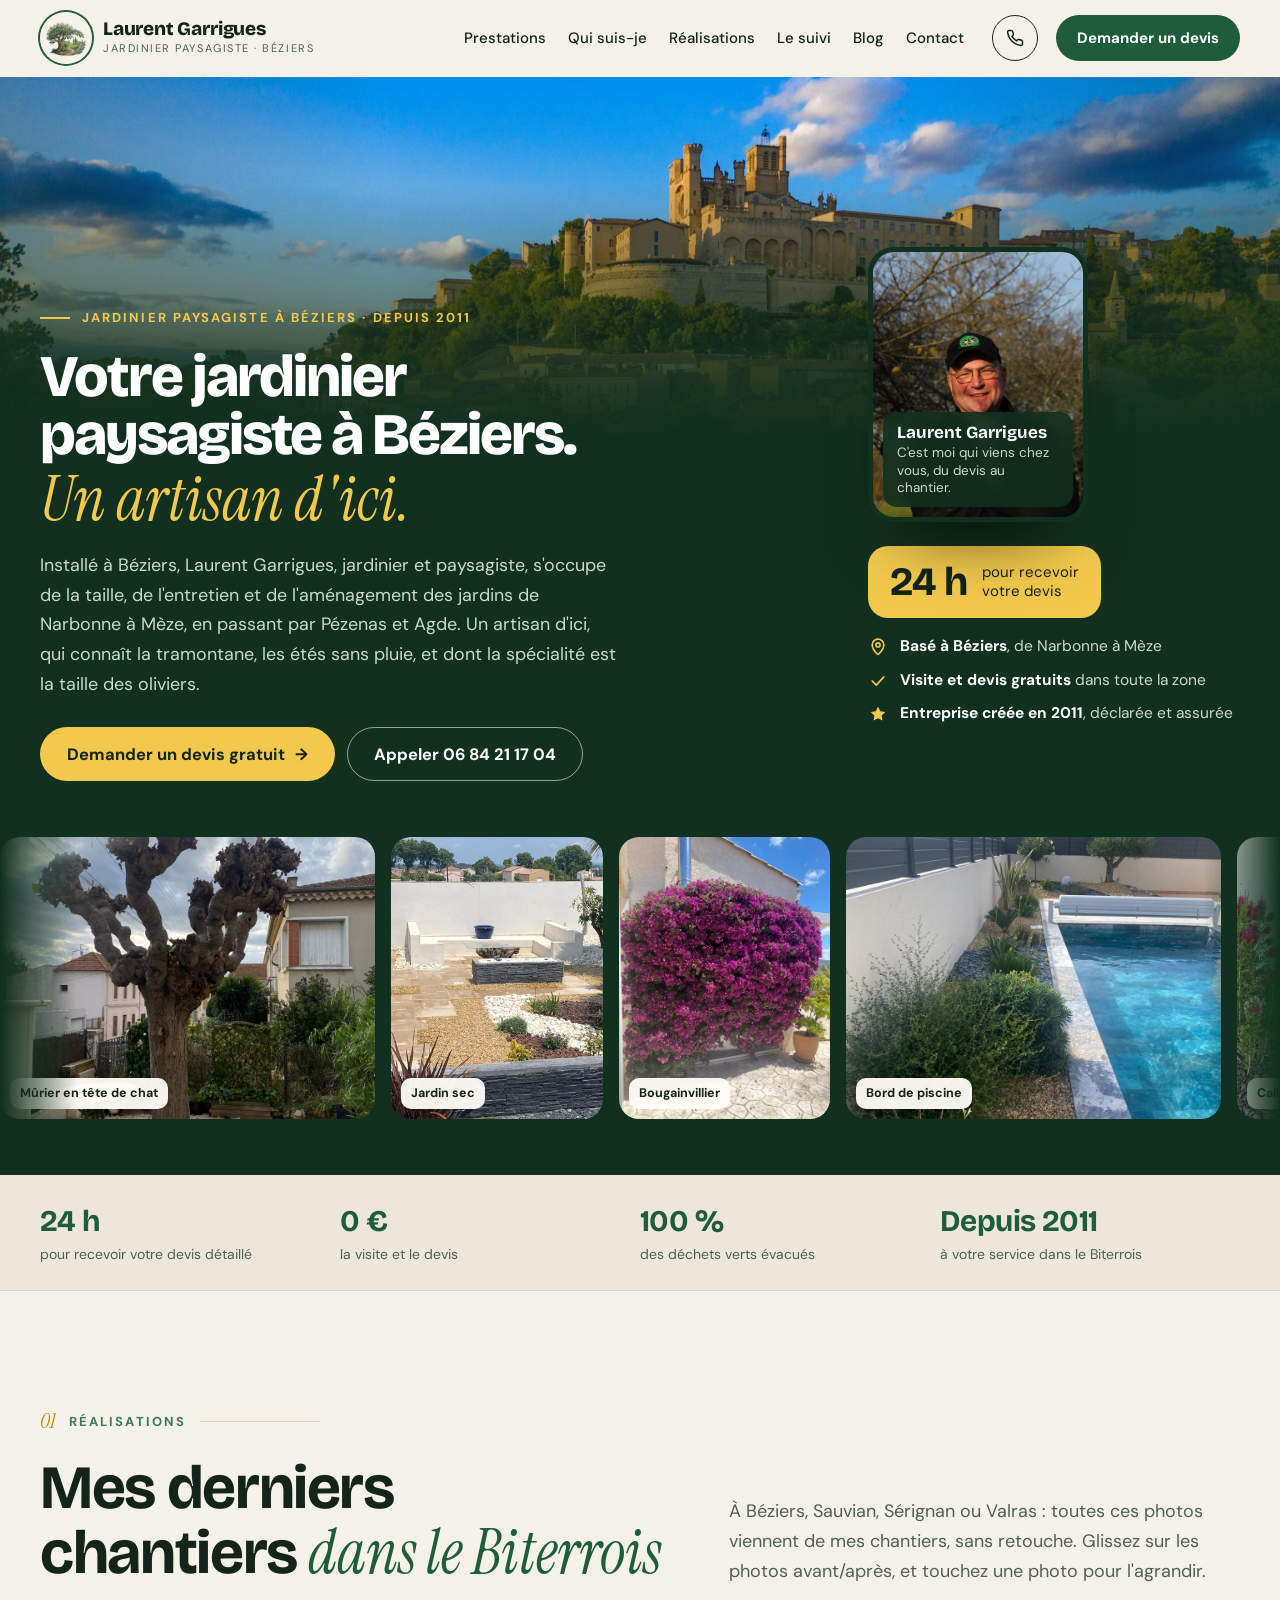
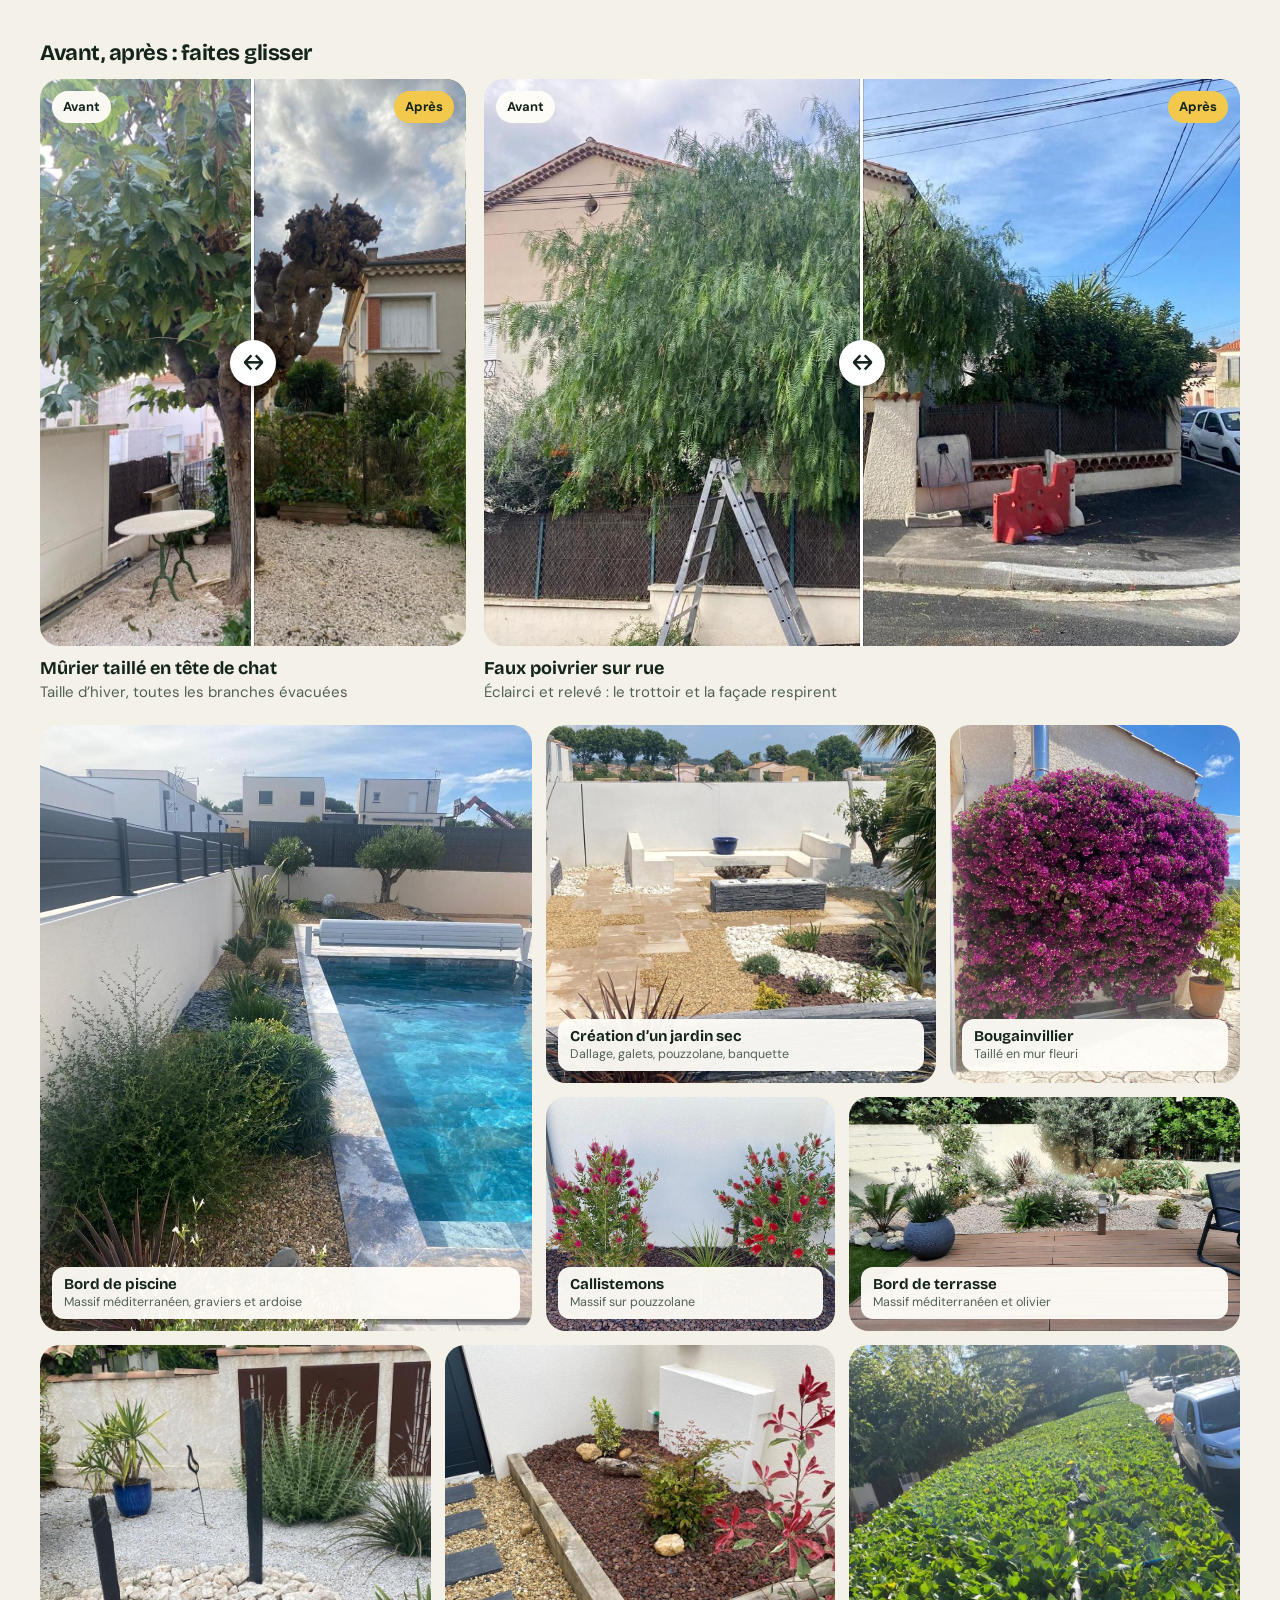
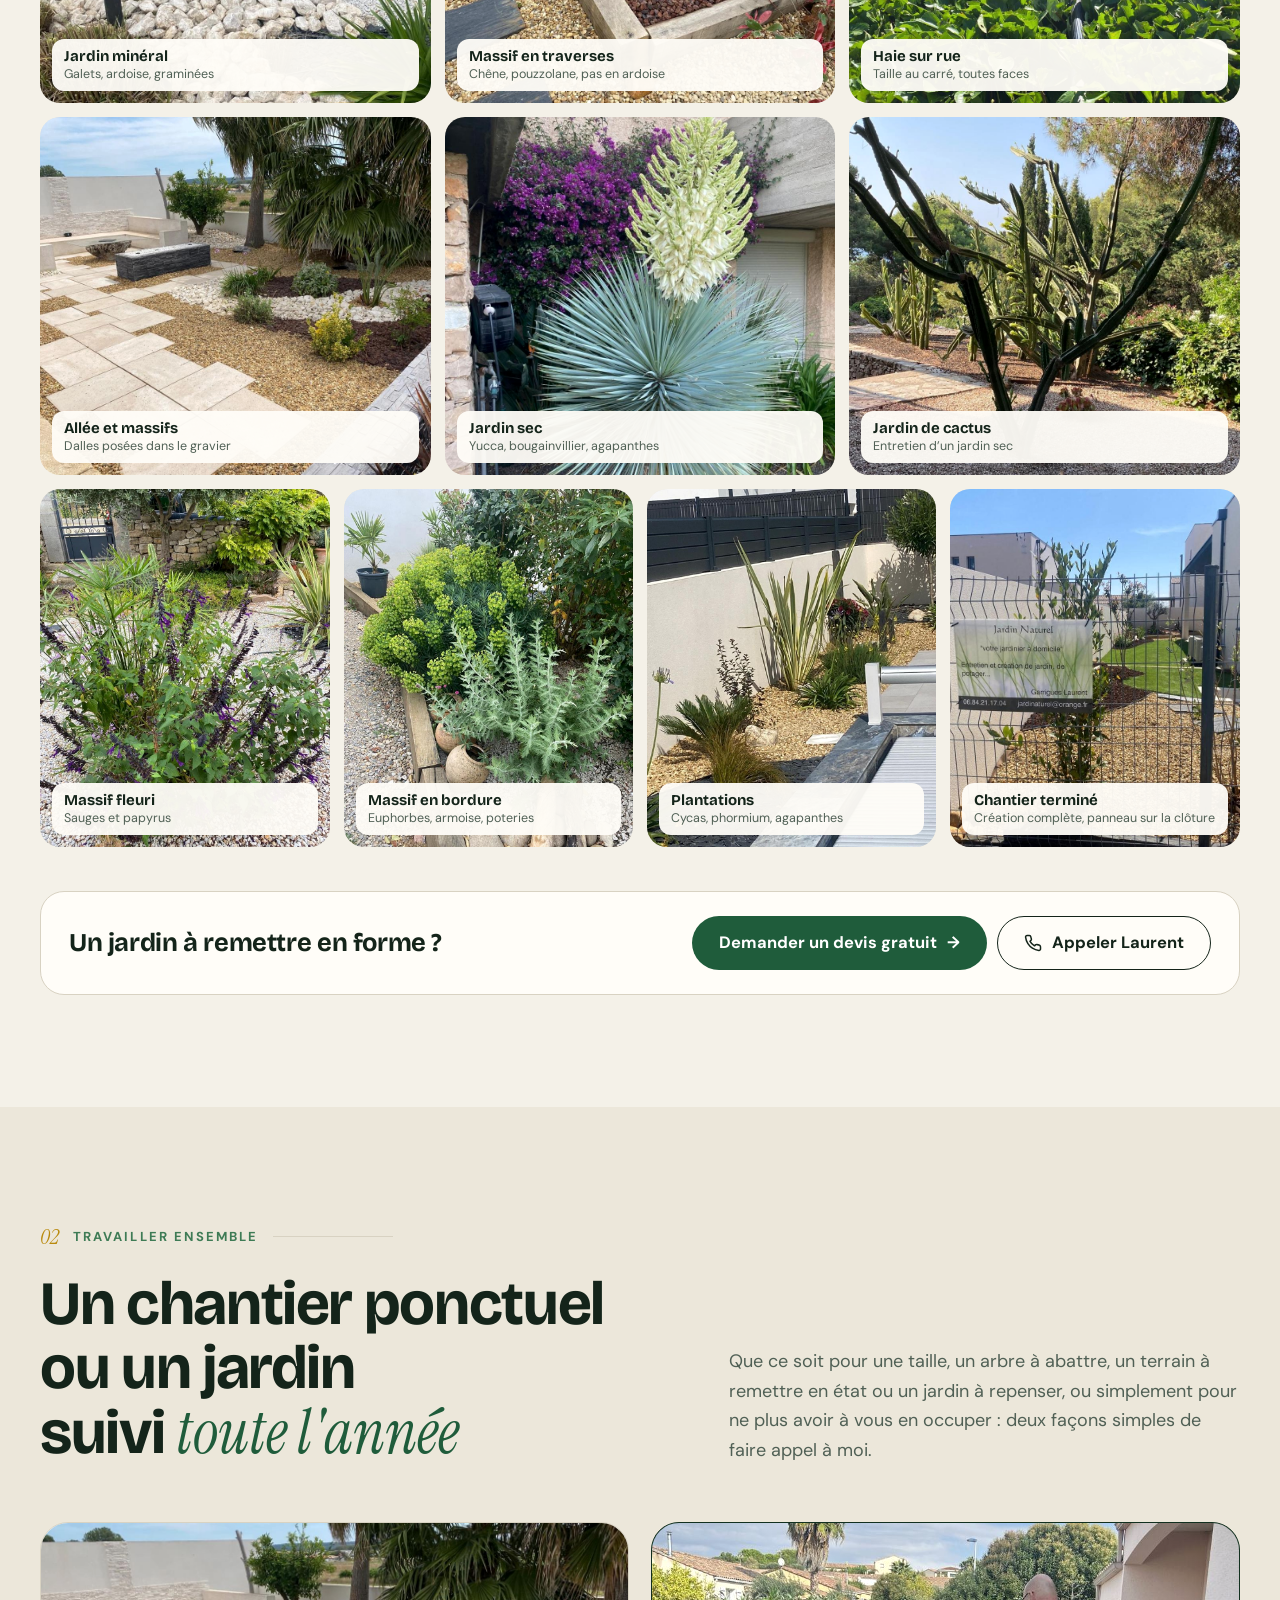
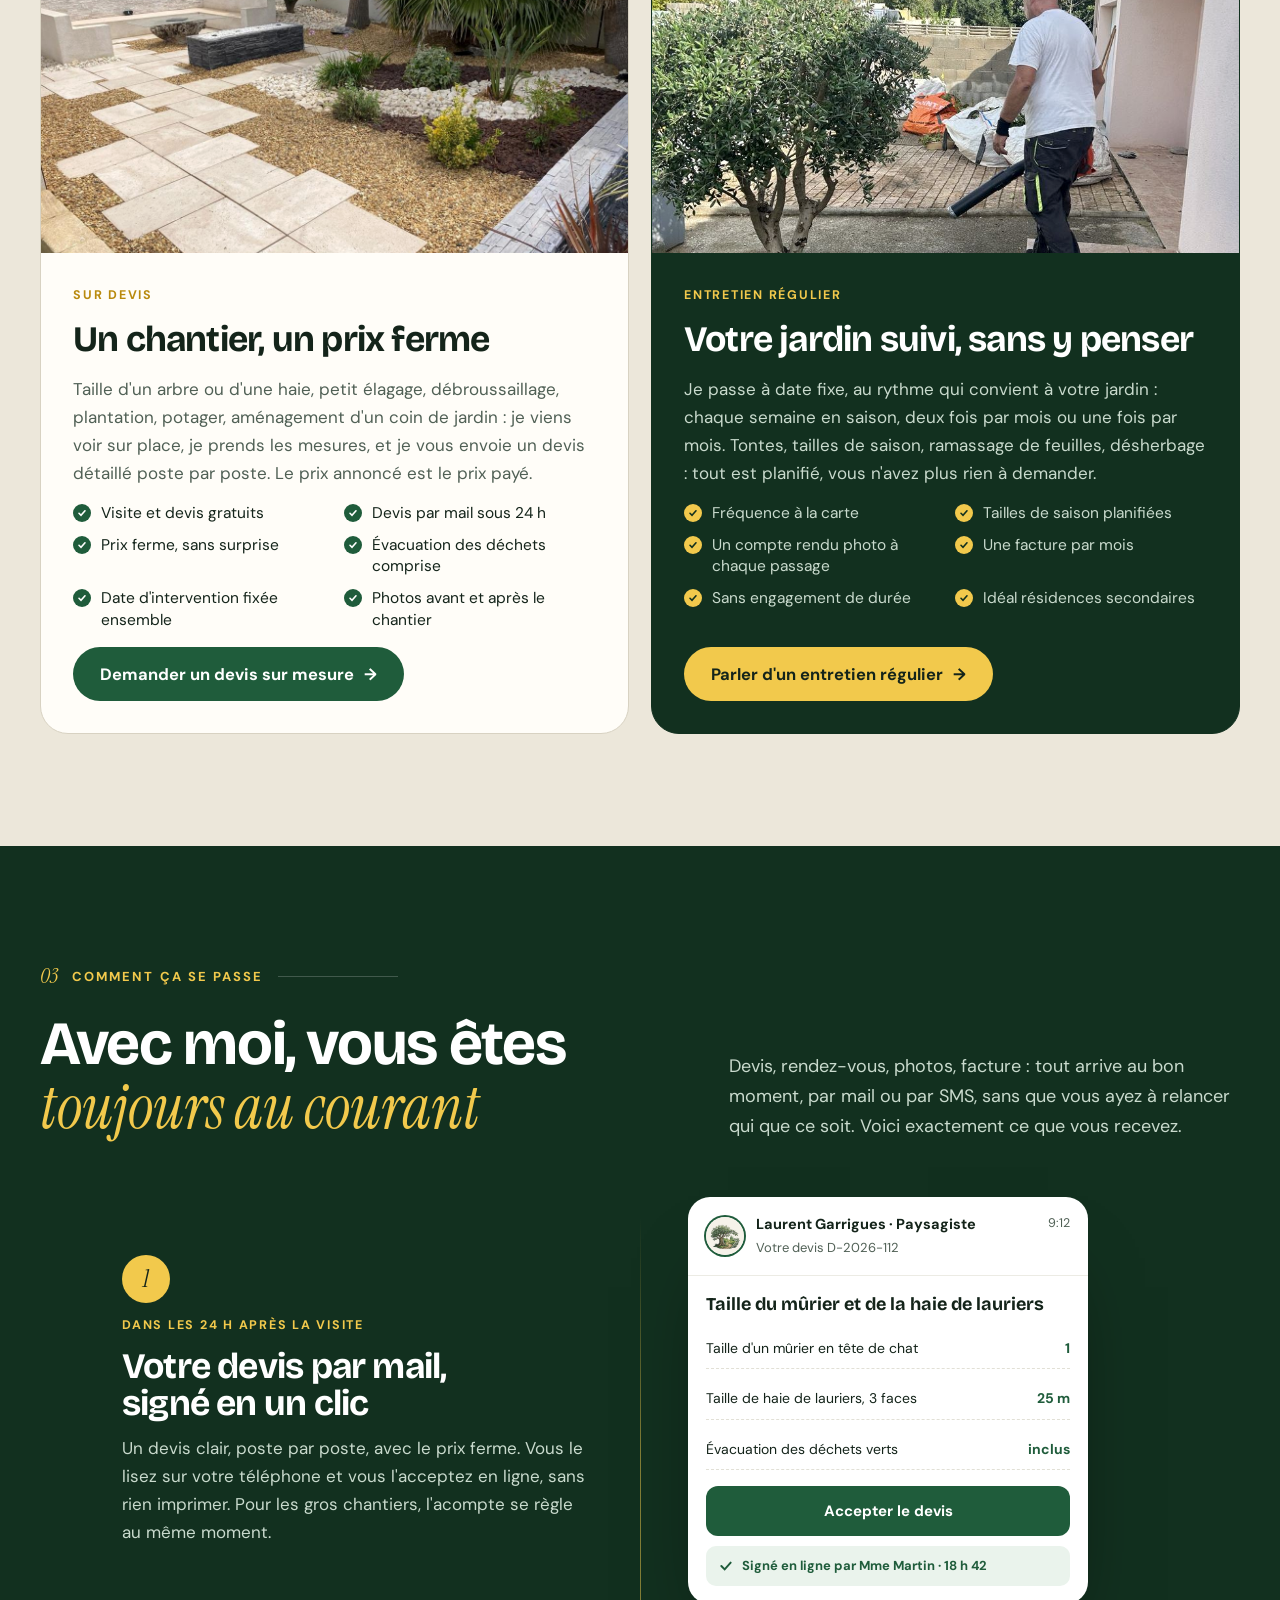
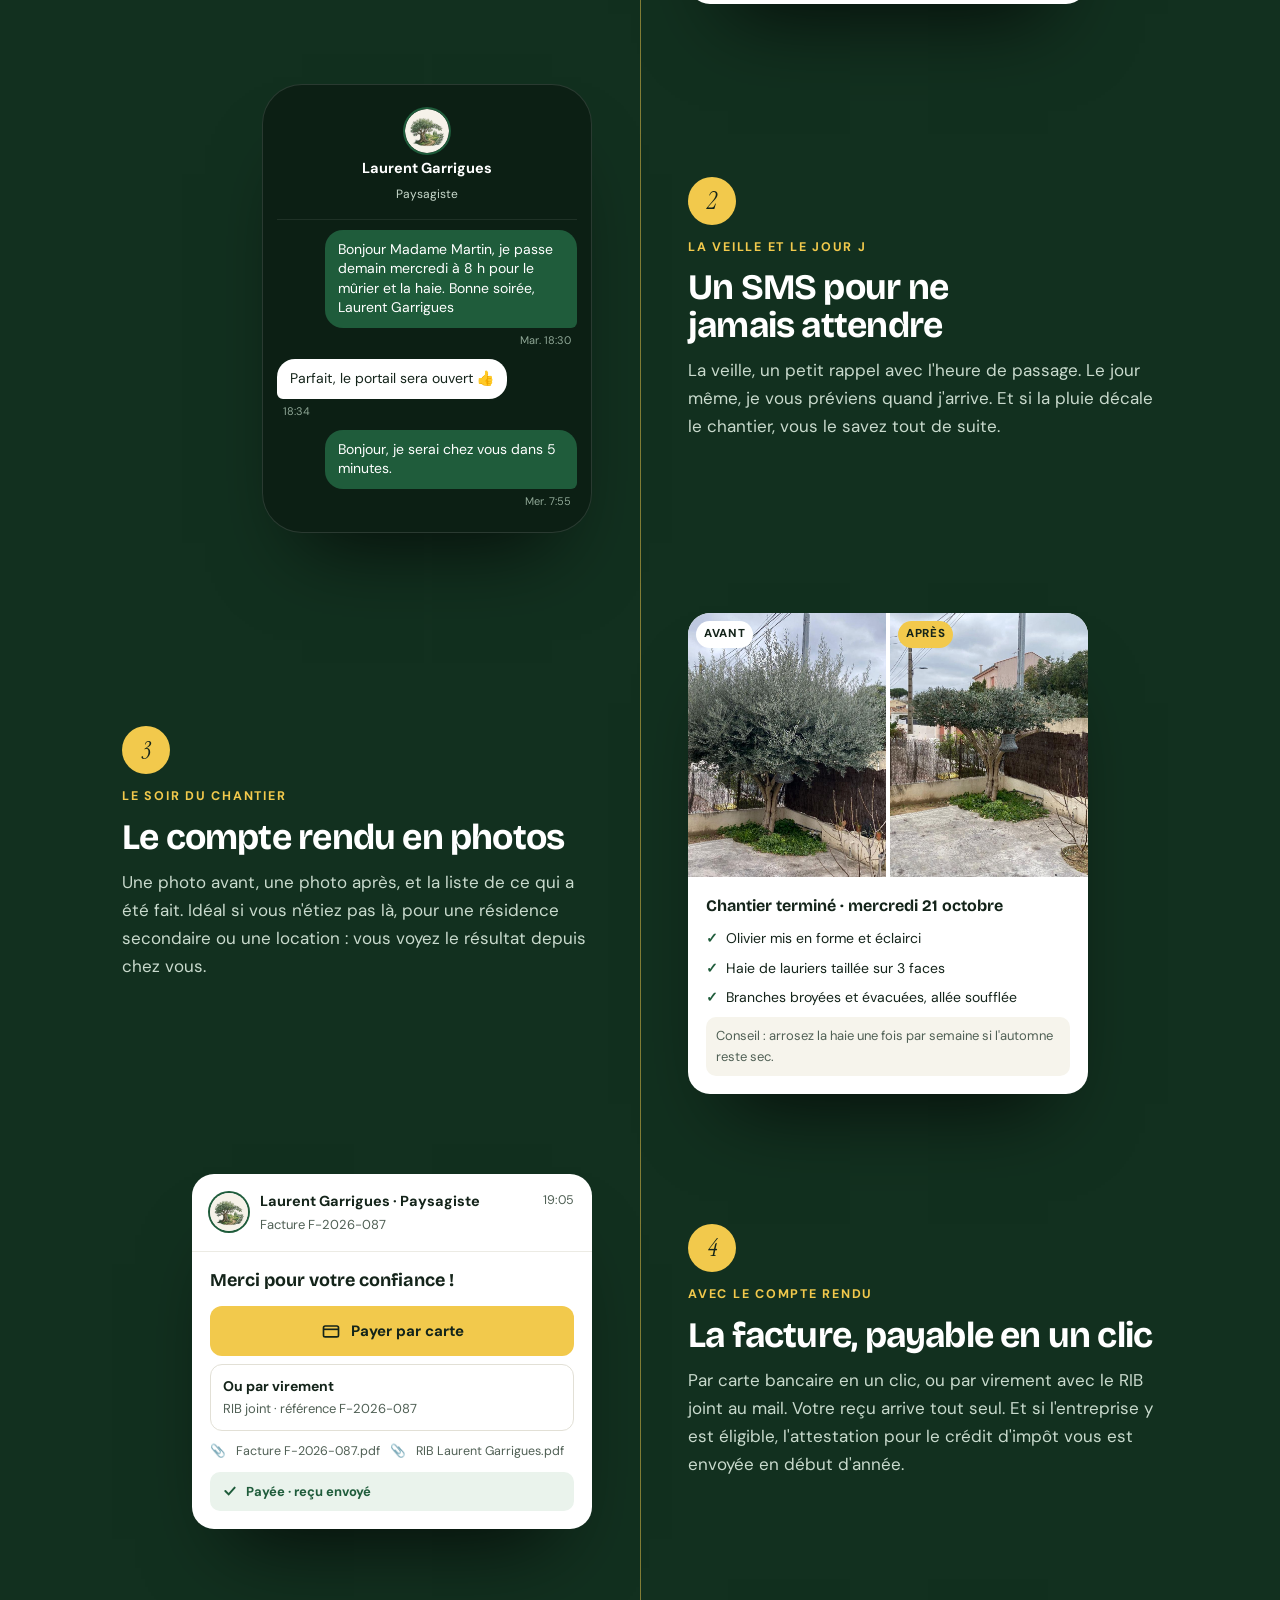
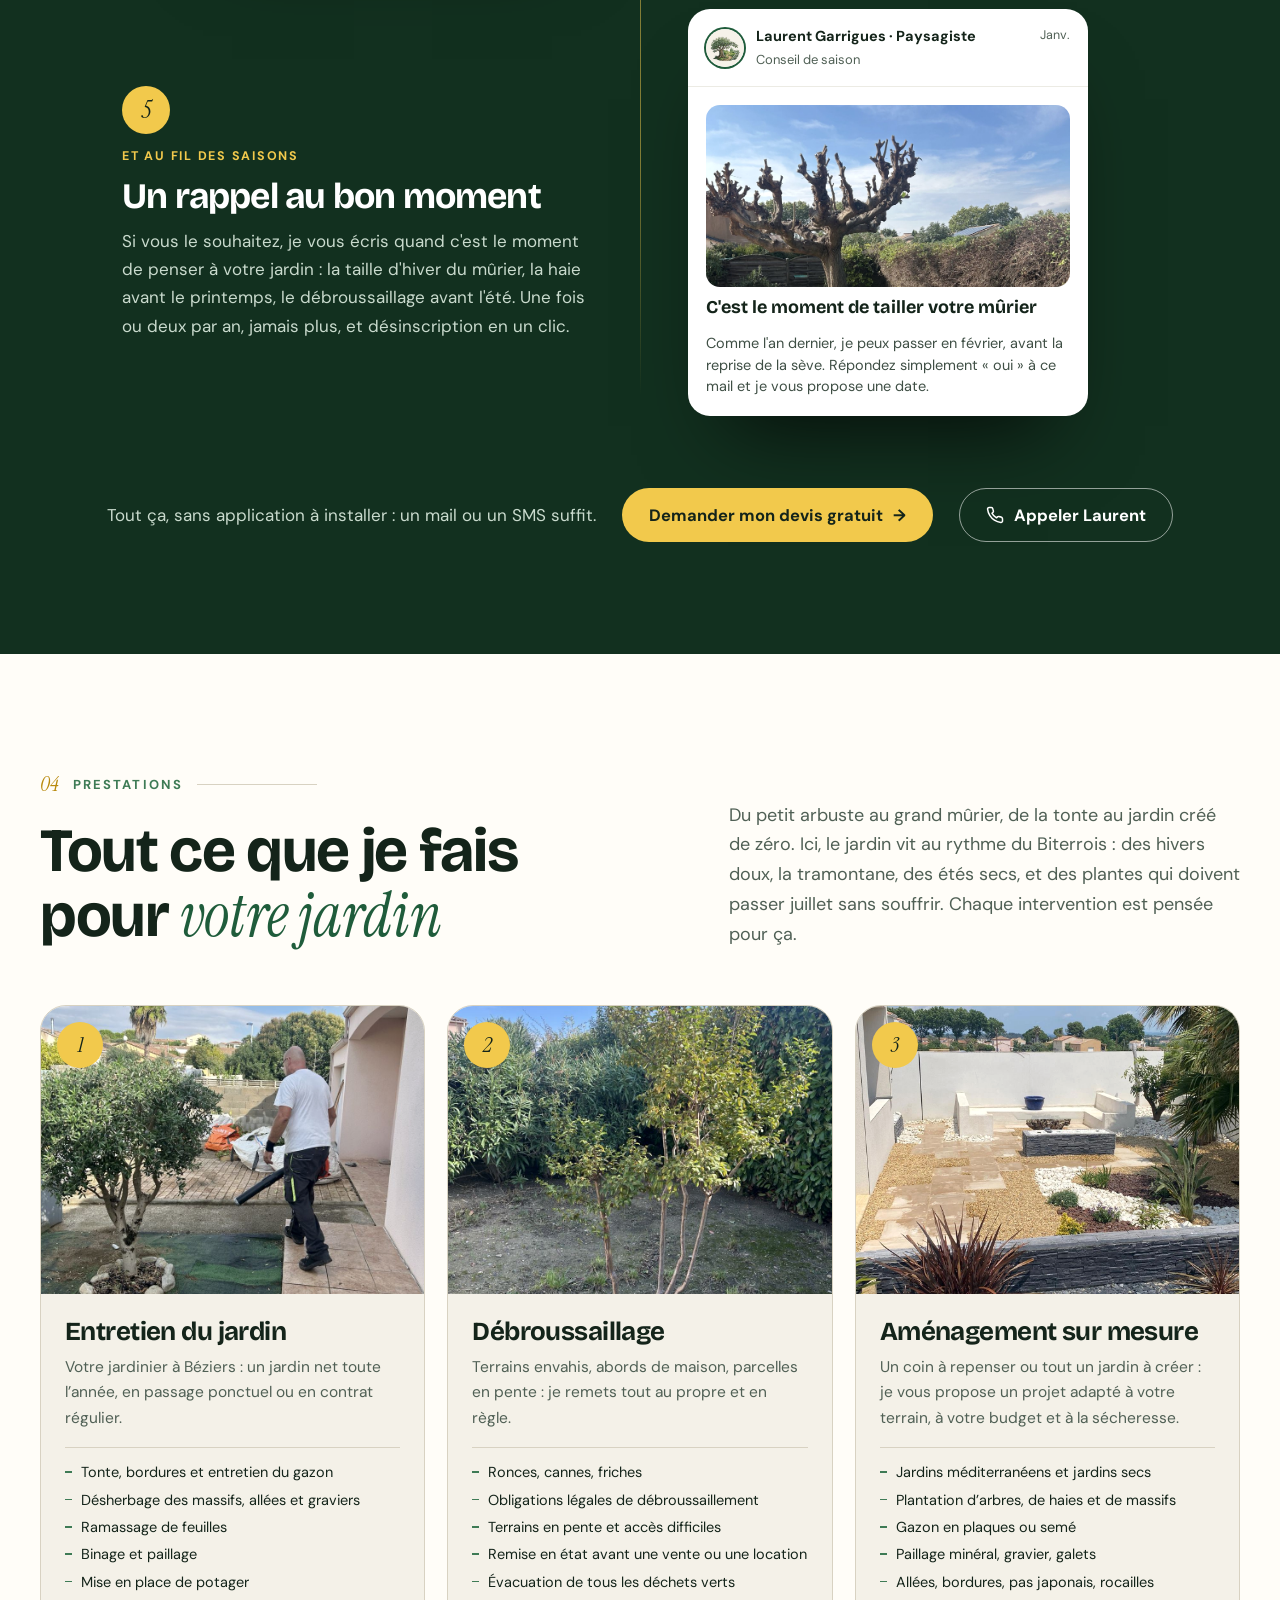
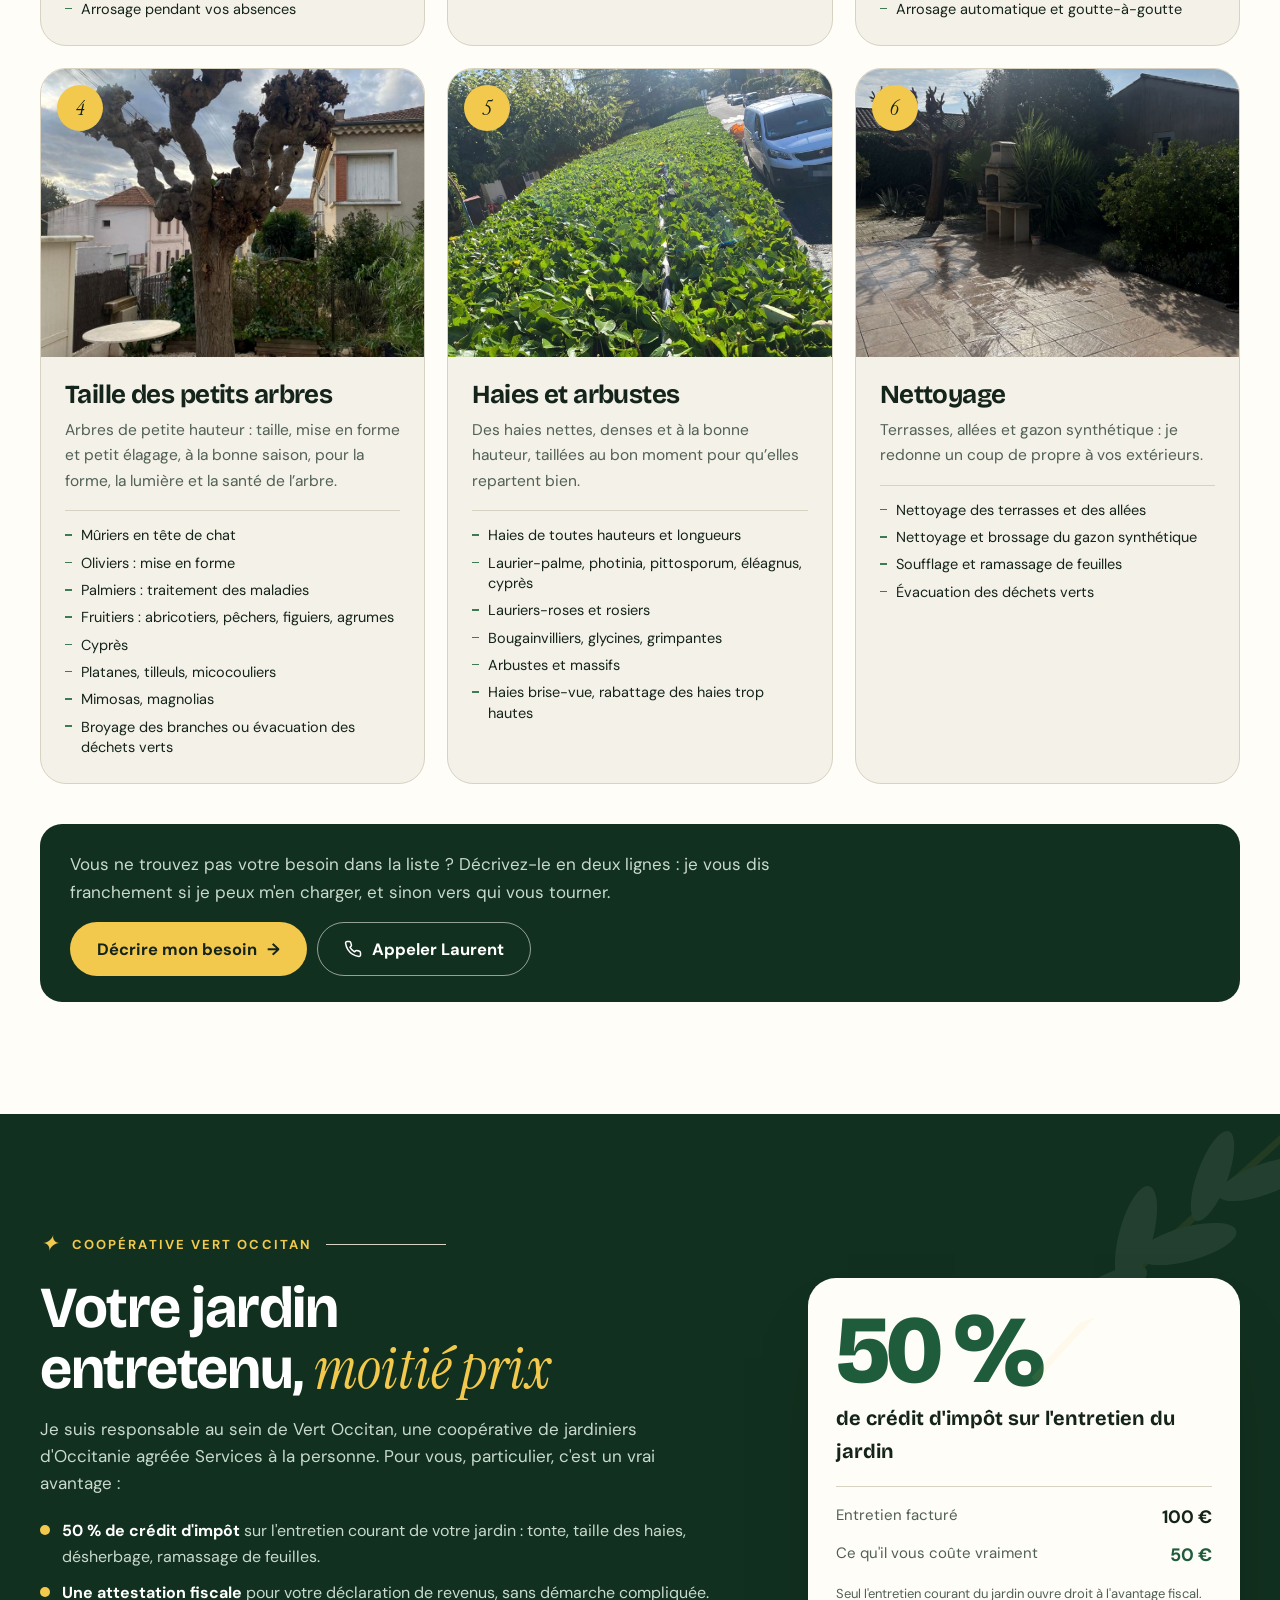
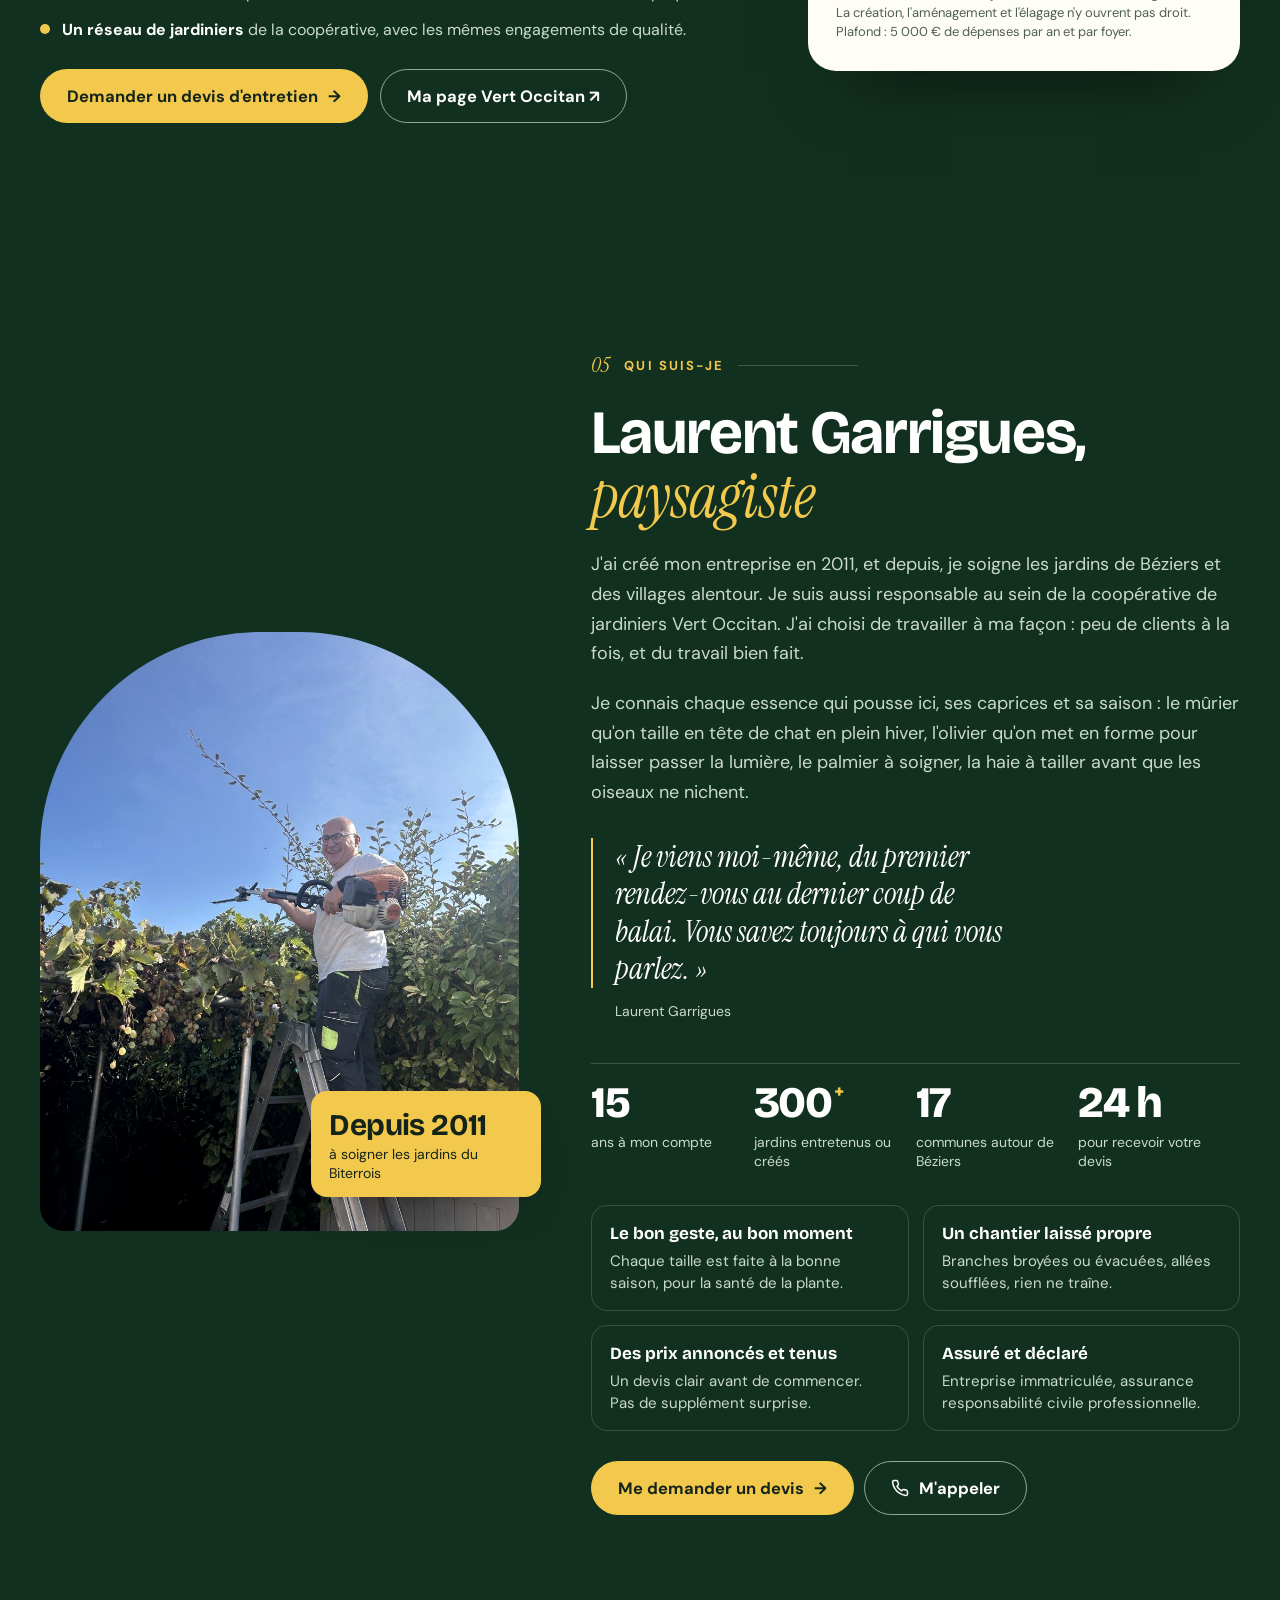
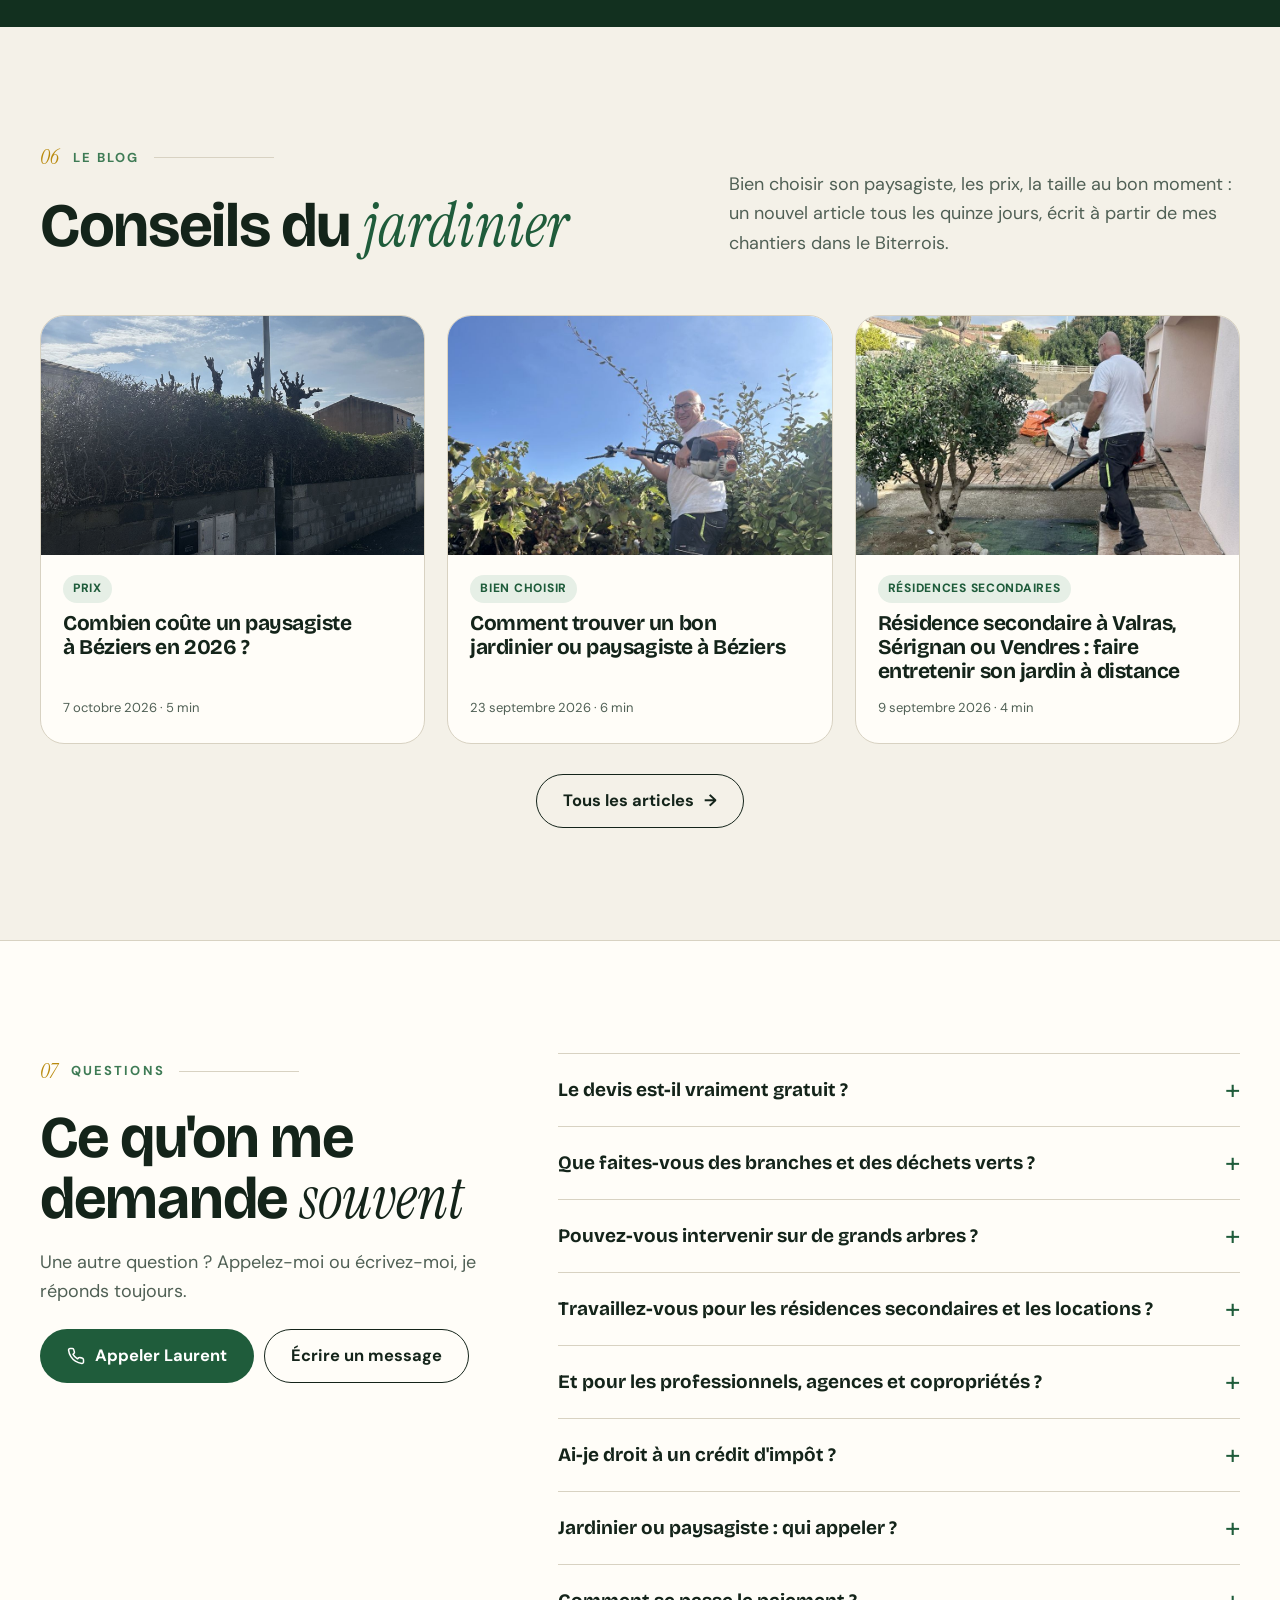
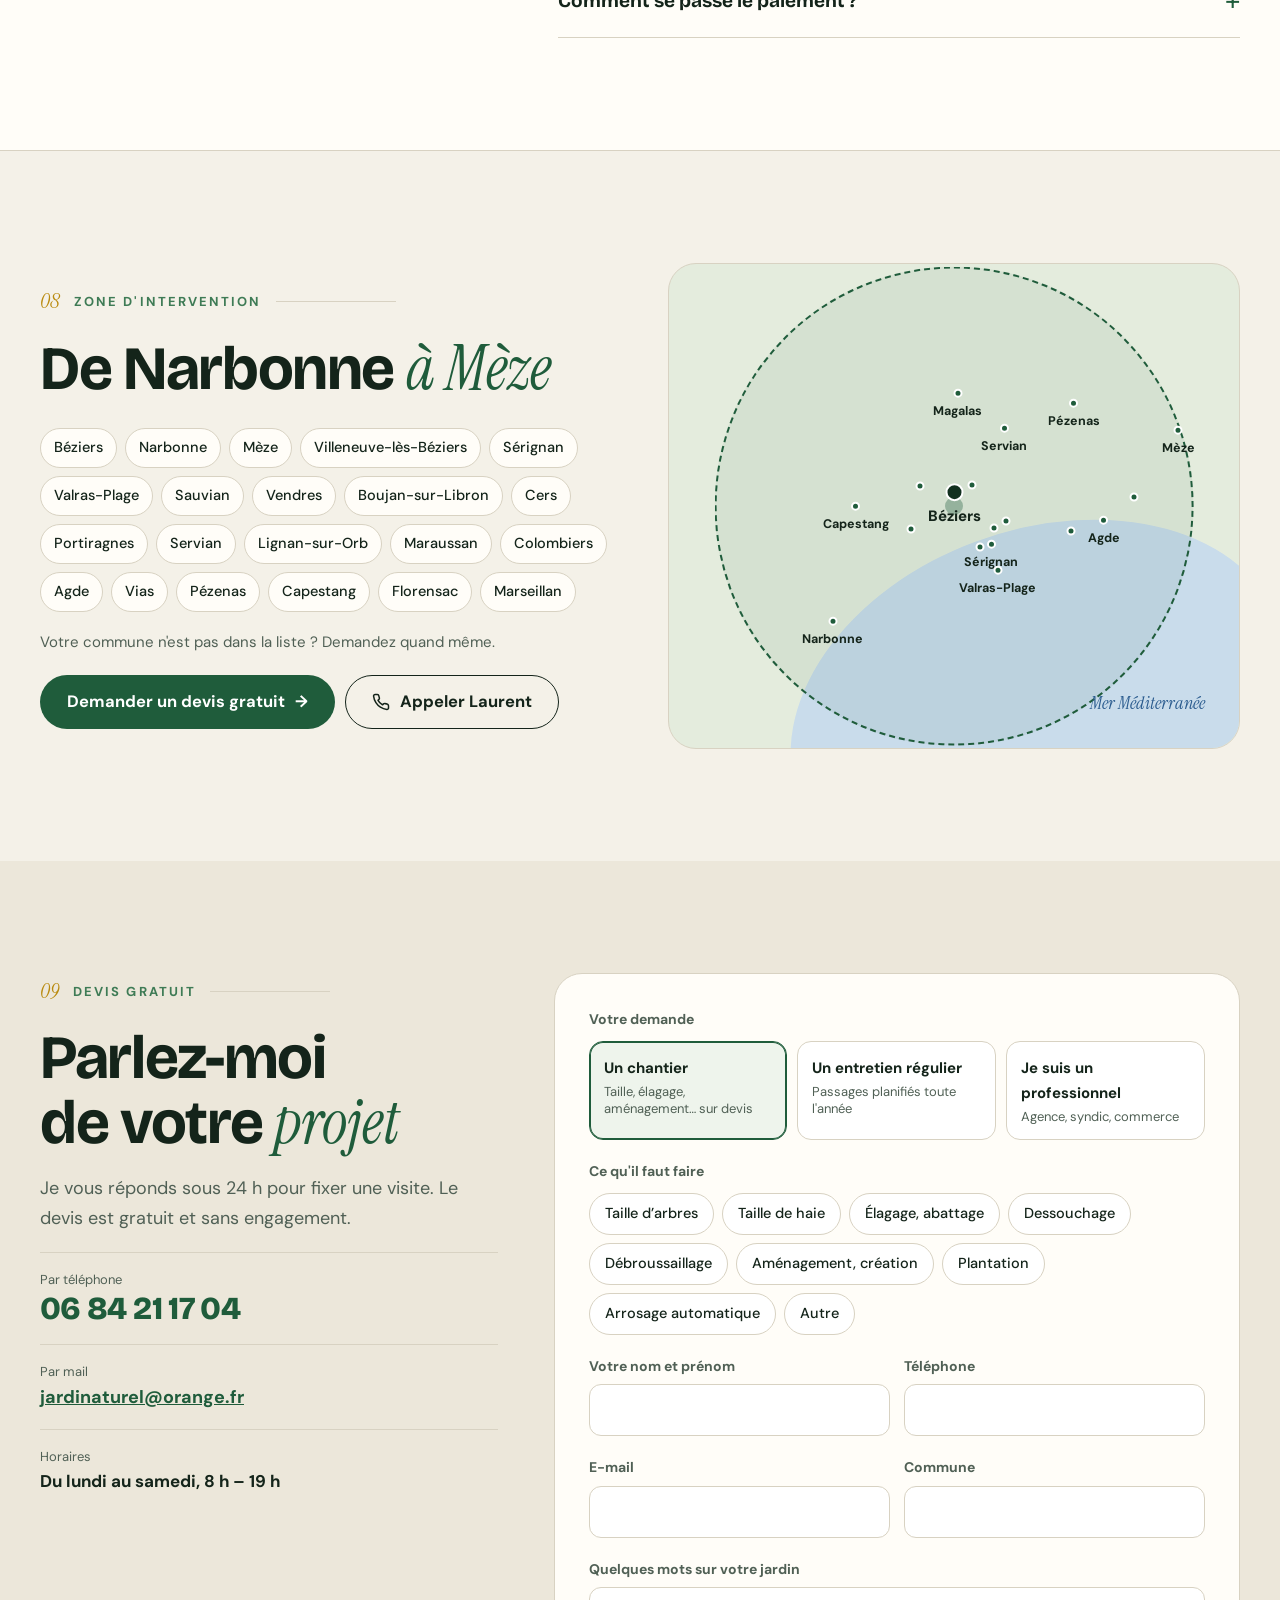
==== commit e8a18d52: "Qui suis-je : assurance RC pro sans nom d'assureur Co-Authored-By: Claude Opus 5.5 <noreply@anthropi" ====
--- a/index.html
+++ b/index.html
@@ -701,7 +701,7 @@
     <div><b>Le bon geste, au bon moment</b>Chaque taille est faite à la bonne saison, pour la santé de la plante.</div>
     <div><b>Un chantier laissé propre</b>Branches broyées ou évacuées, allées soufflées, rien ne traîne.</div>
     <div><b>Des prix annoncés et tenus</b>Un devis clair avant de commencer. Pas de supplément surprise.</div>
-    <div><b>Assuré et déclaré</b>Entreprise immatriculée, assurance responsabilité civile professionnelle <span class="tbd">[assureur]</span>.</div>
+    <div><b>Assuré et déclaré</b>Entreprise immatriculée, assurance responsabilité civile professionnelle.</div>
    </div>
    <div class="cta-row bare dark" style="margin-top:30px;justify-content:flex-start"><div class="cta-b"><a class="btn sun" href="#devis">Me demander un devis <span class="arrow" aria-hidden="true">→</span></a><a class="btn out-l" href="tel:+33684211704"><svg width="18" height="18" viewBox="0 0 24 24" fill="none" stroke="currentColor" stroke-width="2" stroke-linecap="round" stroke-linejoin="round" aria-hidden="true"><path d="M22 16.9v3a2 2 0 0 1-2.2 2 19.8 19.8 0 0 1-8.6-3.1 19.5 19.5 0 0 1-6-6A19.8 19.8 0 0 1 2.1 4.2 2 2 0 0 1 4.1 2h3a2 2 0 0 1 2 1.7c.1.9.4 1.8.7 2.7a2 2 0 0 1-.5 2.1L8 9.8a16 16 0 0 0 6 6l1.3-1.3a2 2 0 0 1 2.1-.4c.9.3 1.8.6 2.7.7a2 2 0 0 1 1.7 2z"/></svg>M'appeler</a></div></div>
   </div>
@@ -797,7 +797,7 @@
   <div class="big">Votre jardin biterrois,<br><em class="s">entre de bonnes mains.</em></div>
   <div class="cols">
    <div><div style="display:flex;align-items:center;gap:10px;margin-bottom:12px"><span id="logo2"></span><b style="font-family:var(--display);font-size:20px;color:#fff">Laurent Garrigues</b></div>Jardinier paysagiste à Béziers<br>Taille, entretien et aménagement de jardins</div>
-   <div><h3>Contact</h3>06 84 21 17 04<br>jardinaturel@orange.fr<br>[ADRESSE], 34500 Béziers</div>
+   <div><h3>Contact</h3>06 84 21 17 04<br>jardinaturel@orange.fr</div>
    <div><h3>Prestations</h3>Entretien de jardin<br>Taille des petits arbres<br>Haies et arbustes<br>Débroussaillage<br>Aménagement sur mesure<br>Nettoyage</div>
    <div><h3>Zone</h3>De Narbonne à Mèze : Béziers, Sérignan, Valras-Plage, Sauvian, Villeneuve, Servian, Agde, Pézenas</div>
   </div>
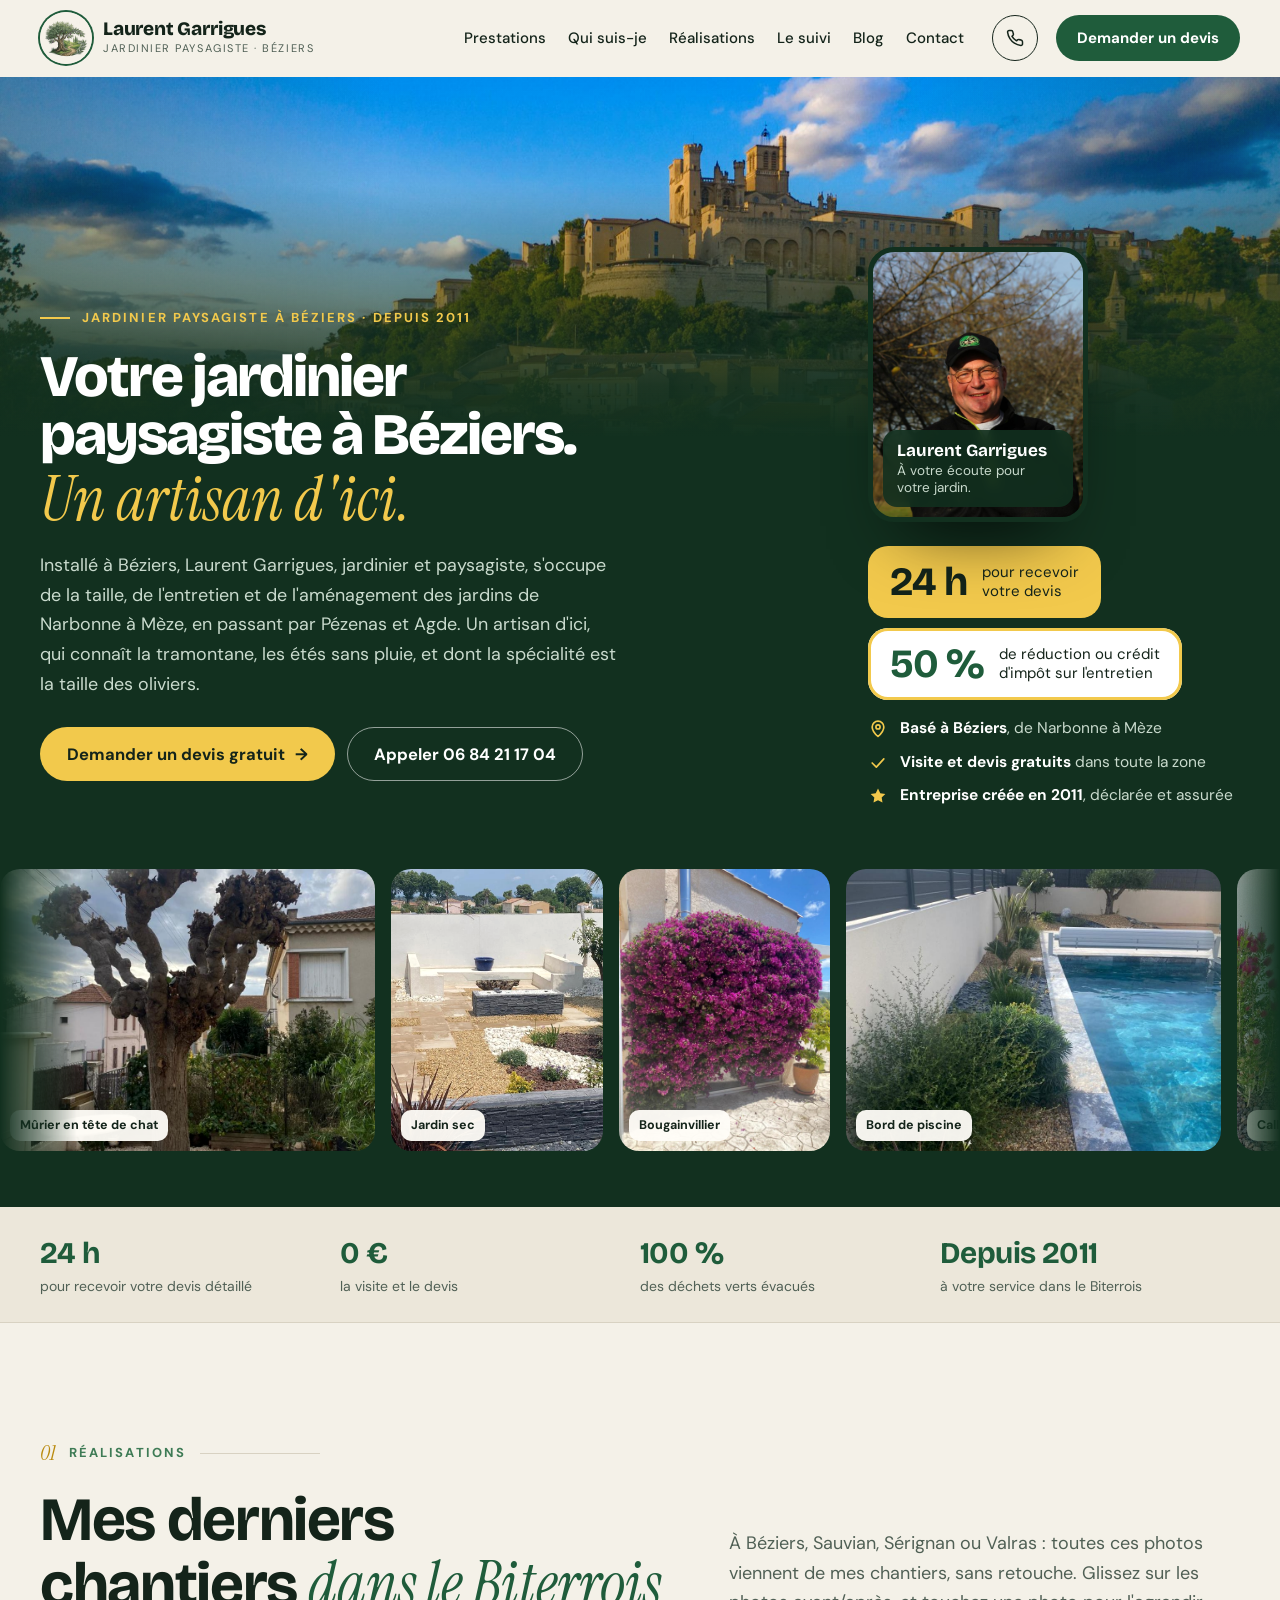
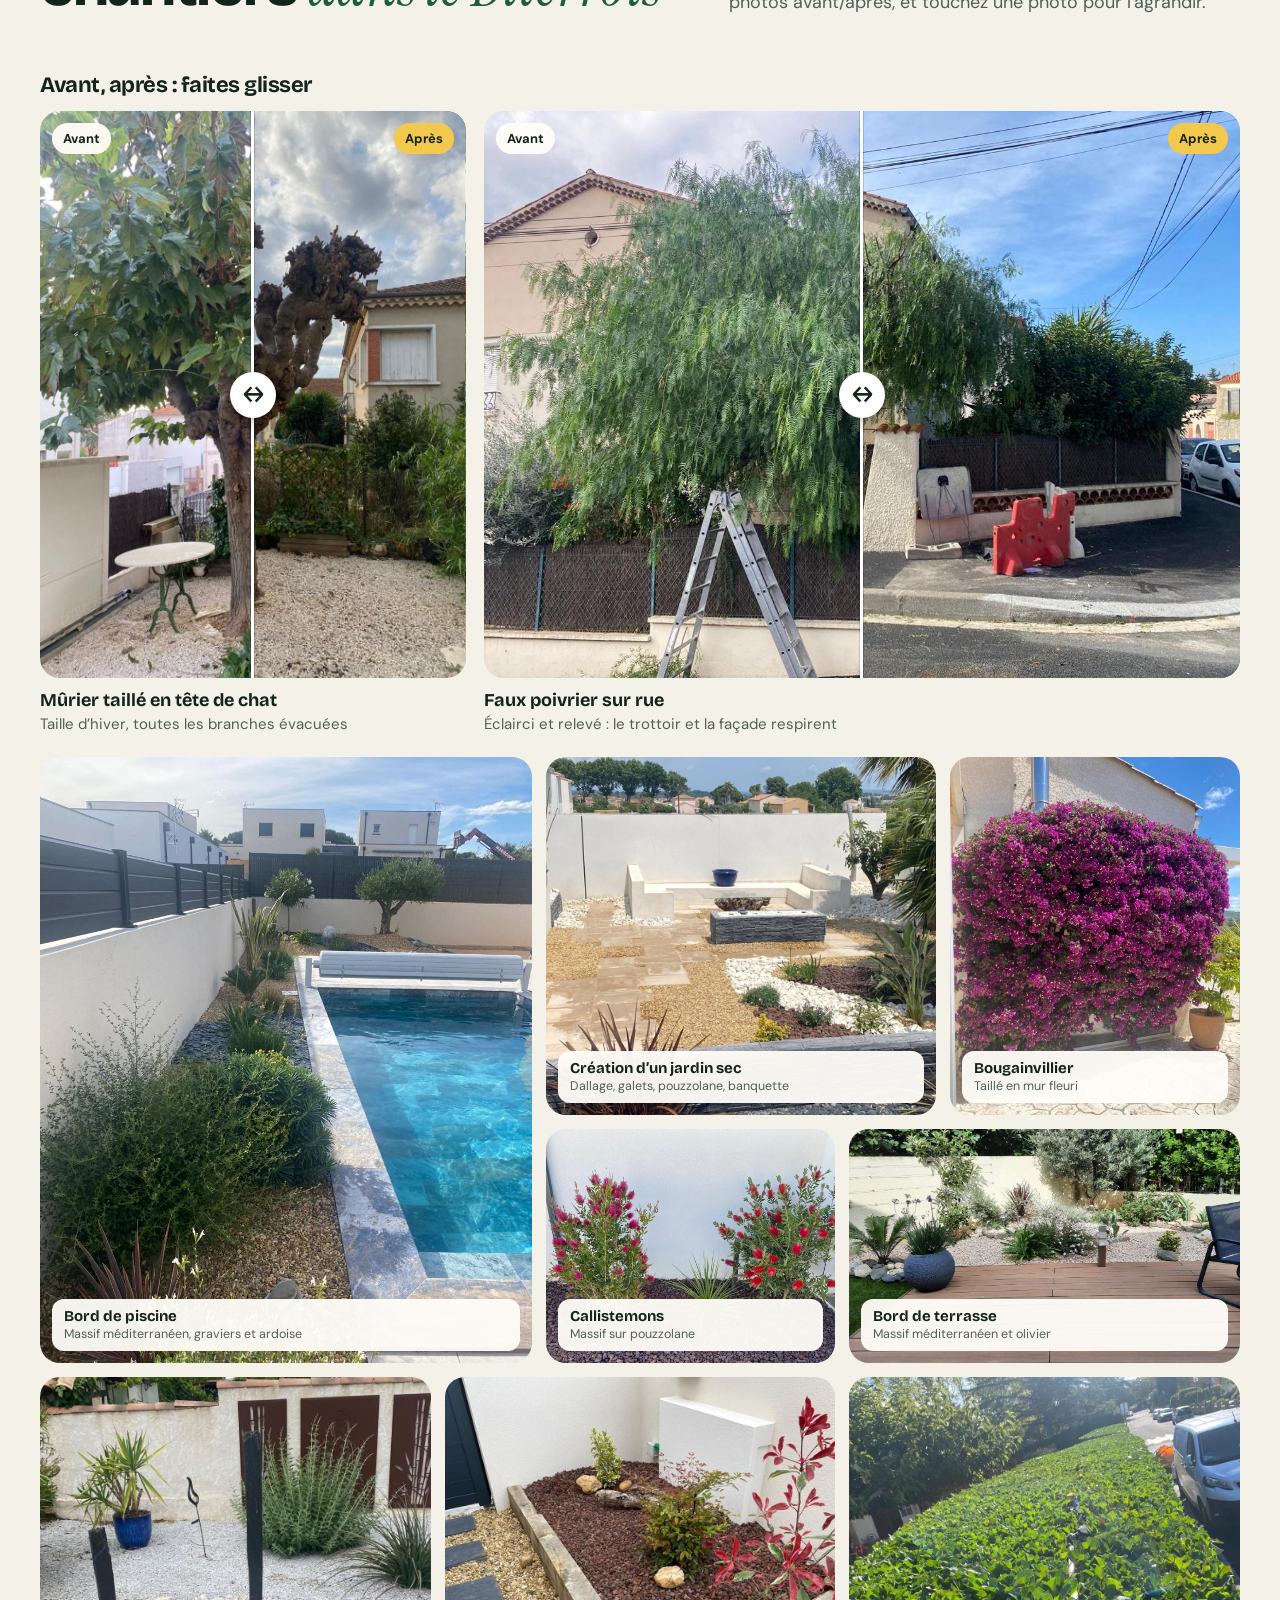
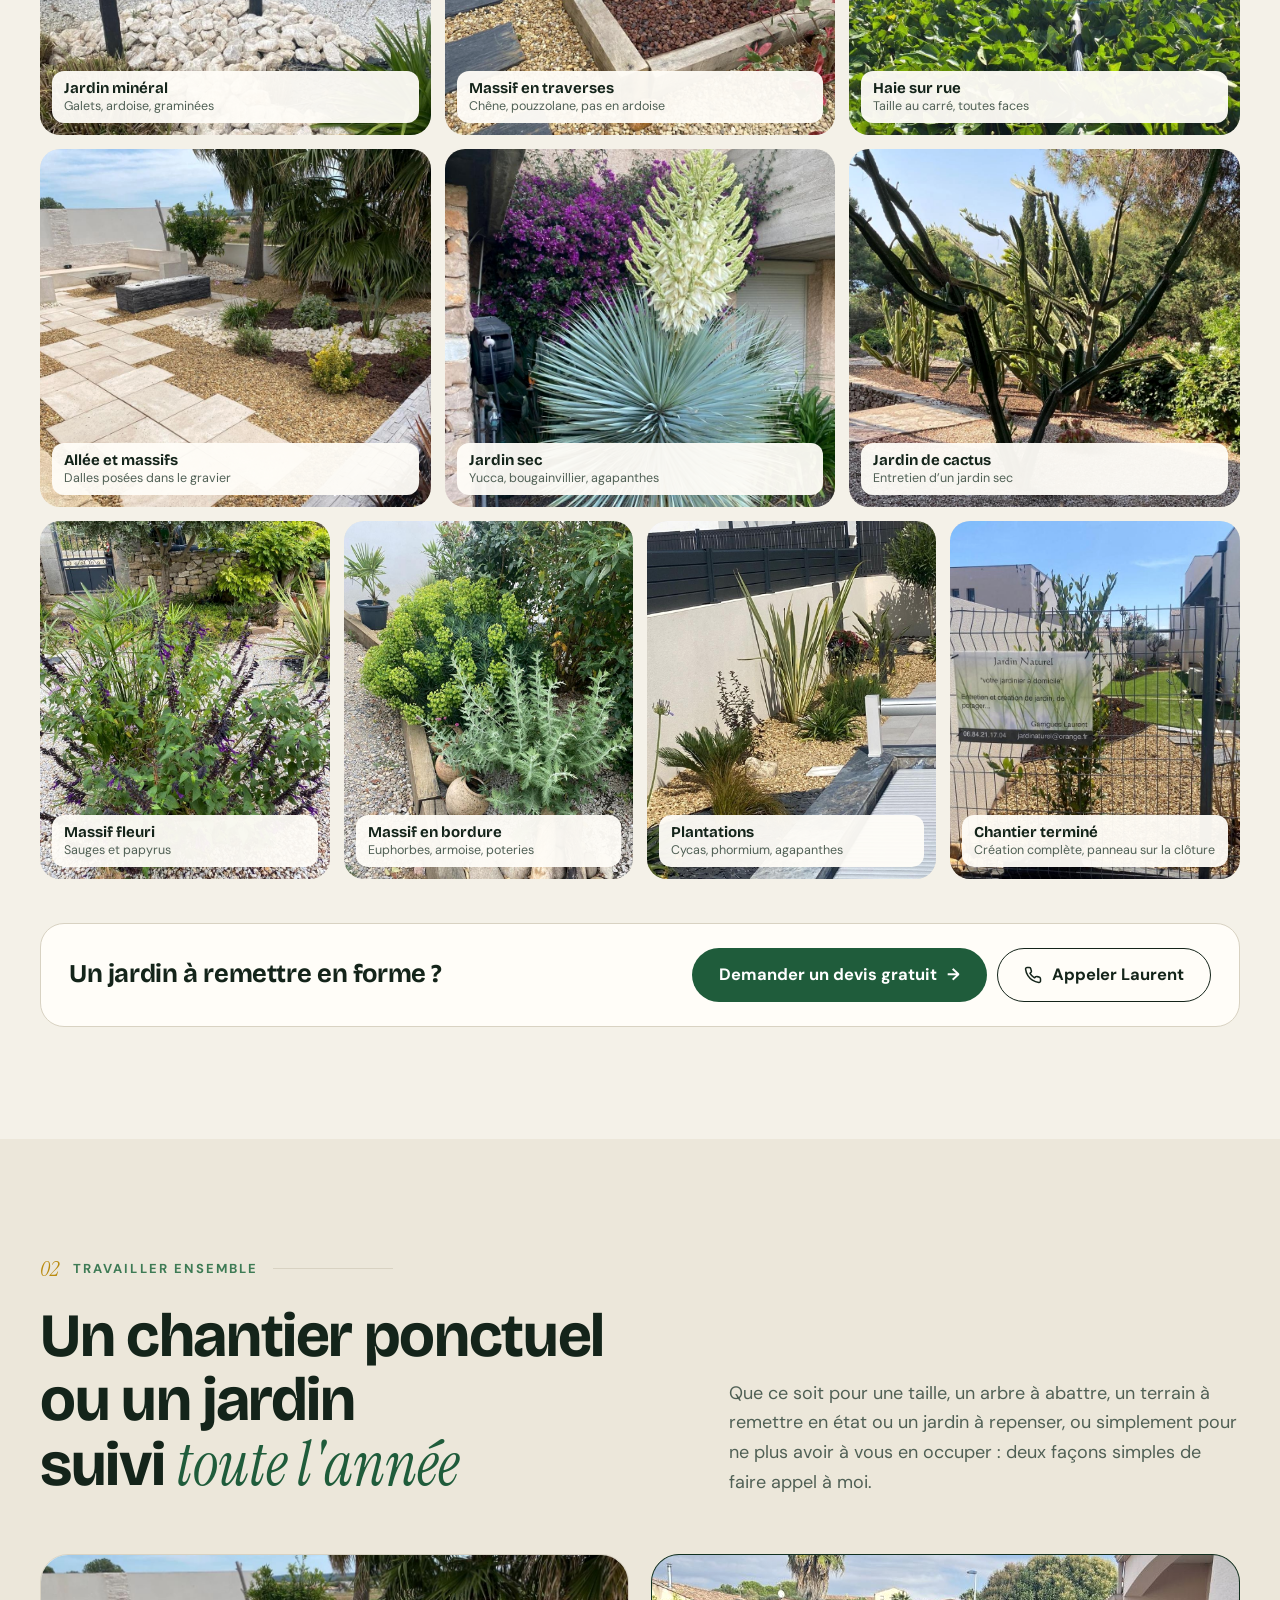
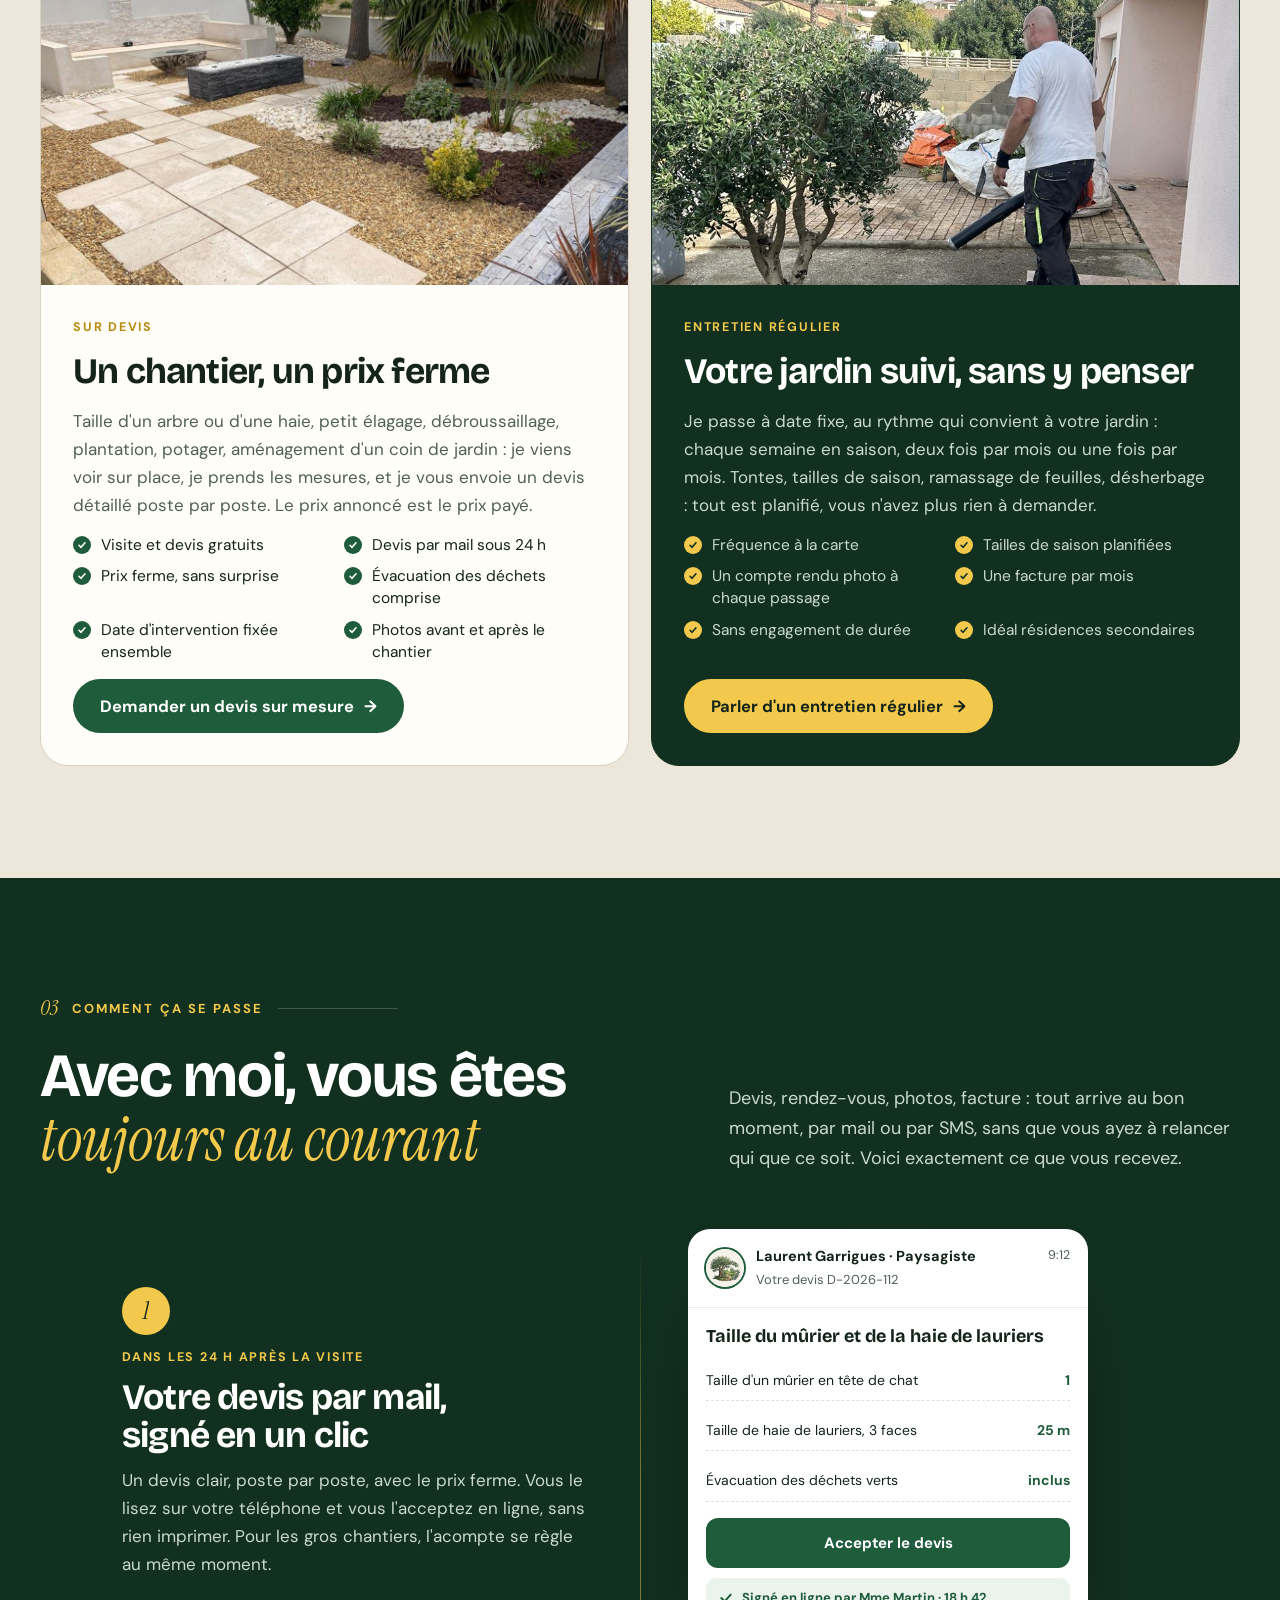
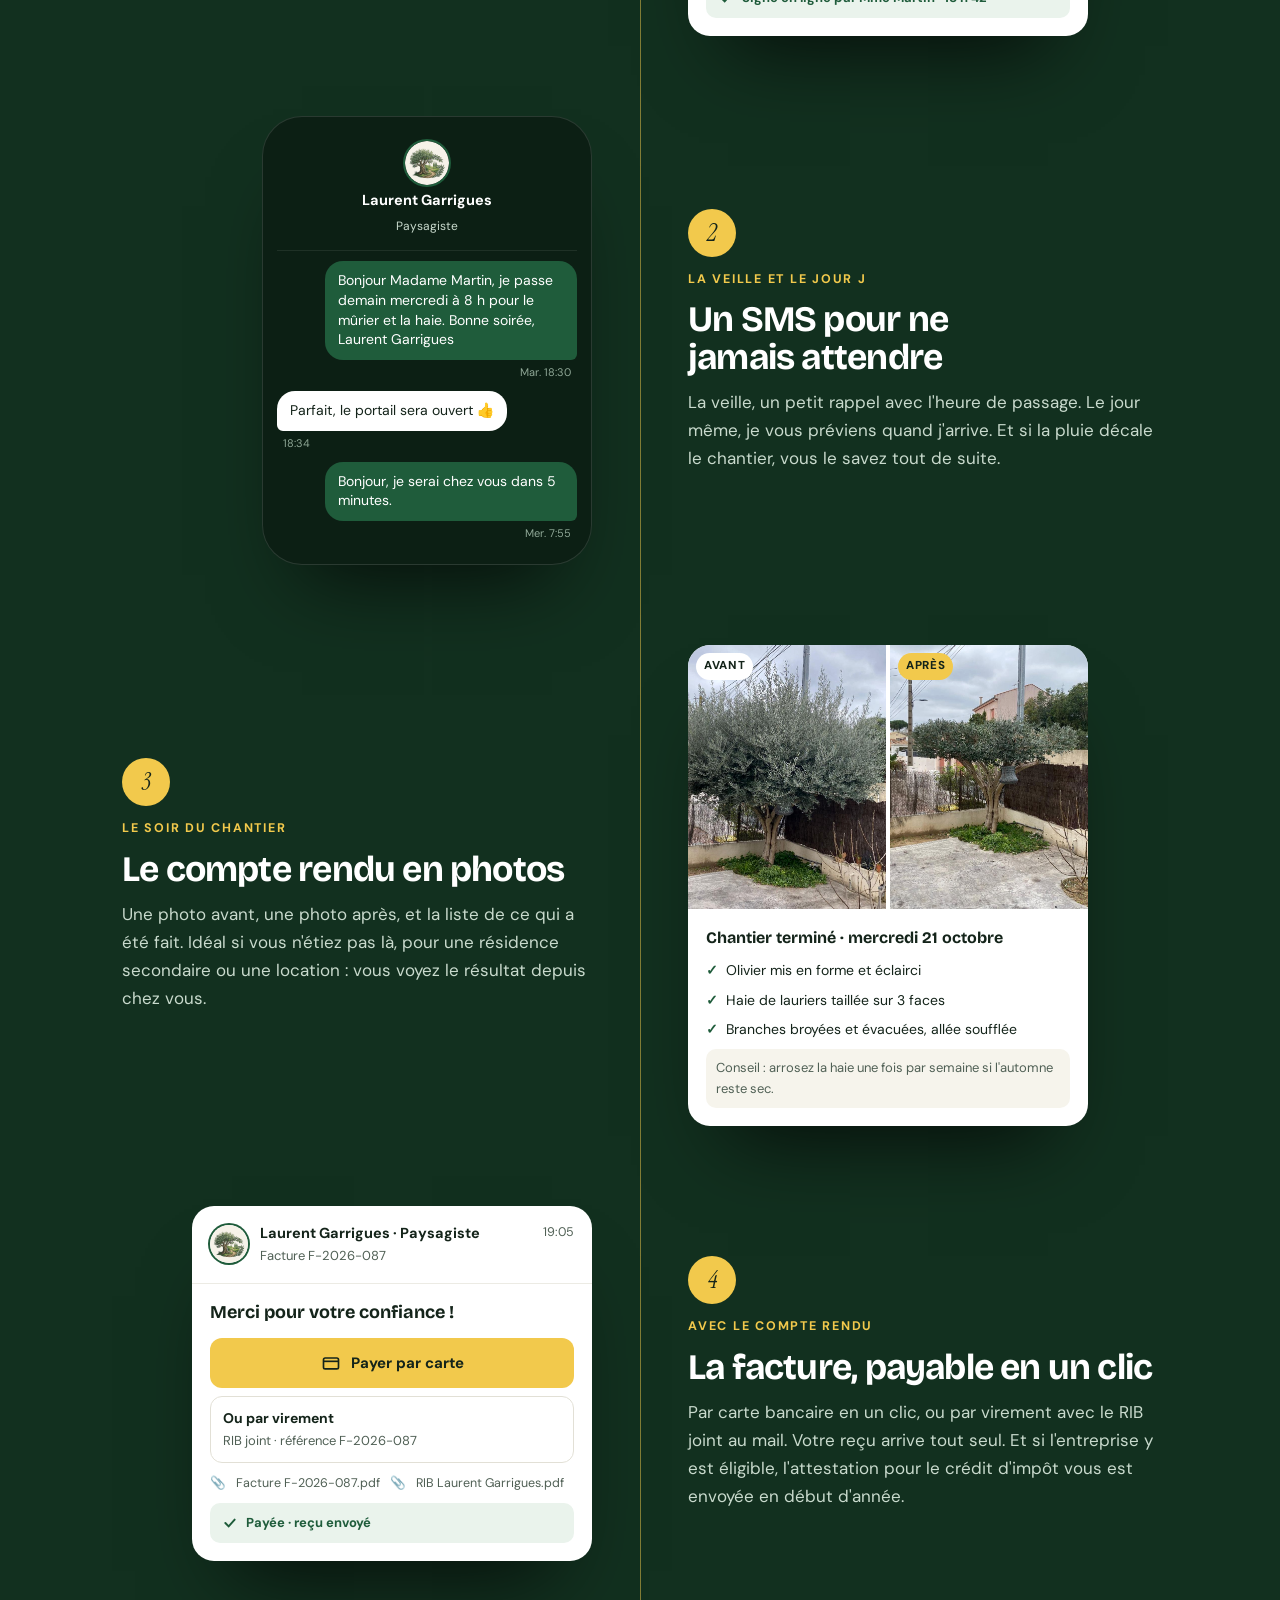
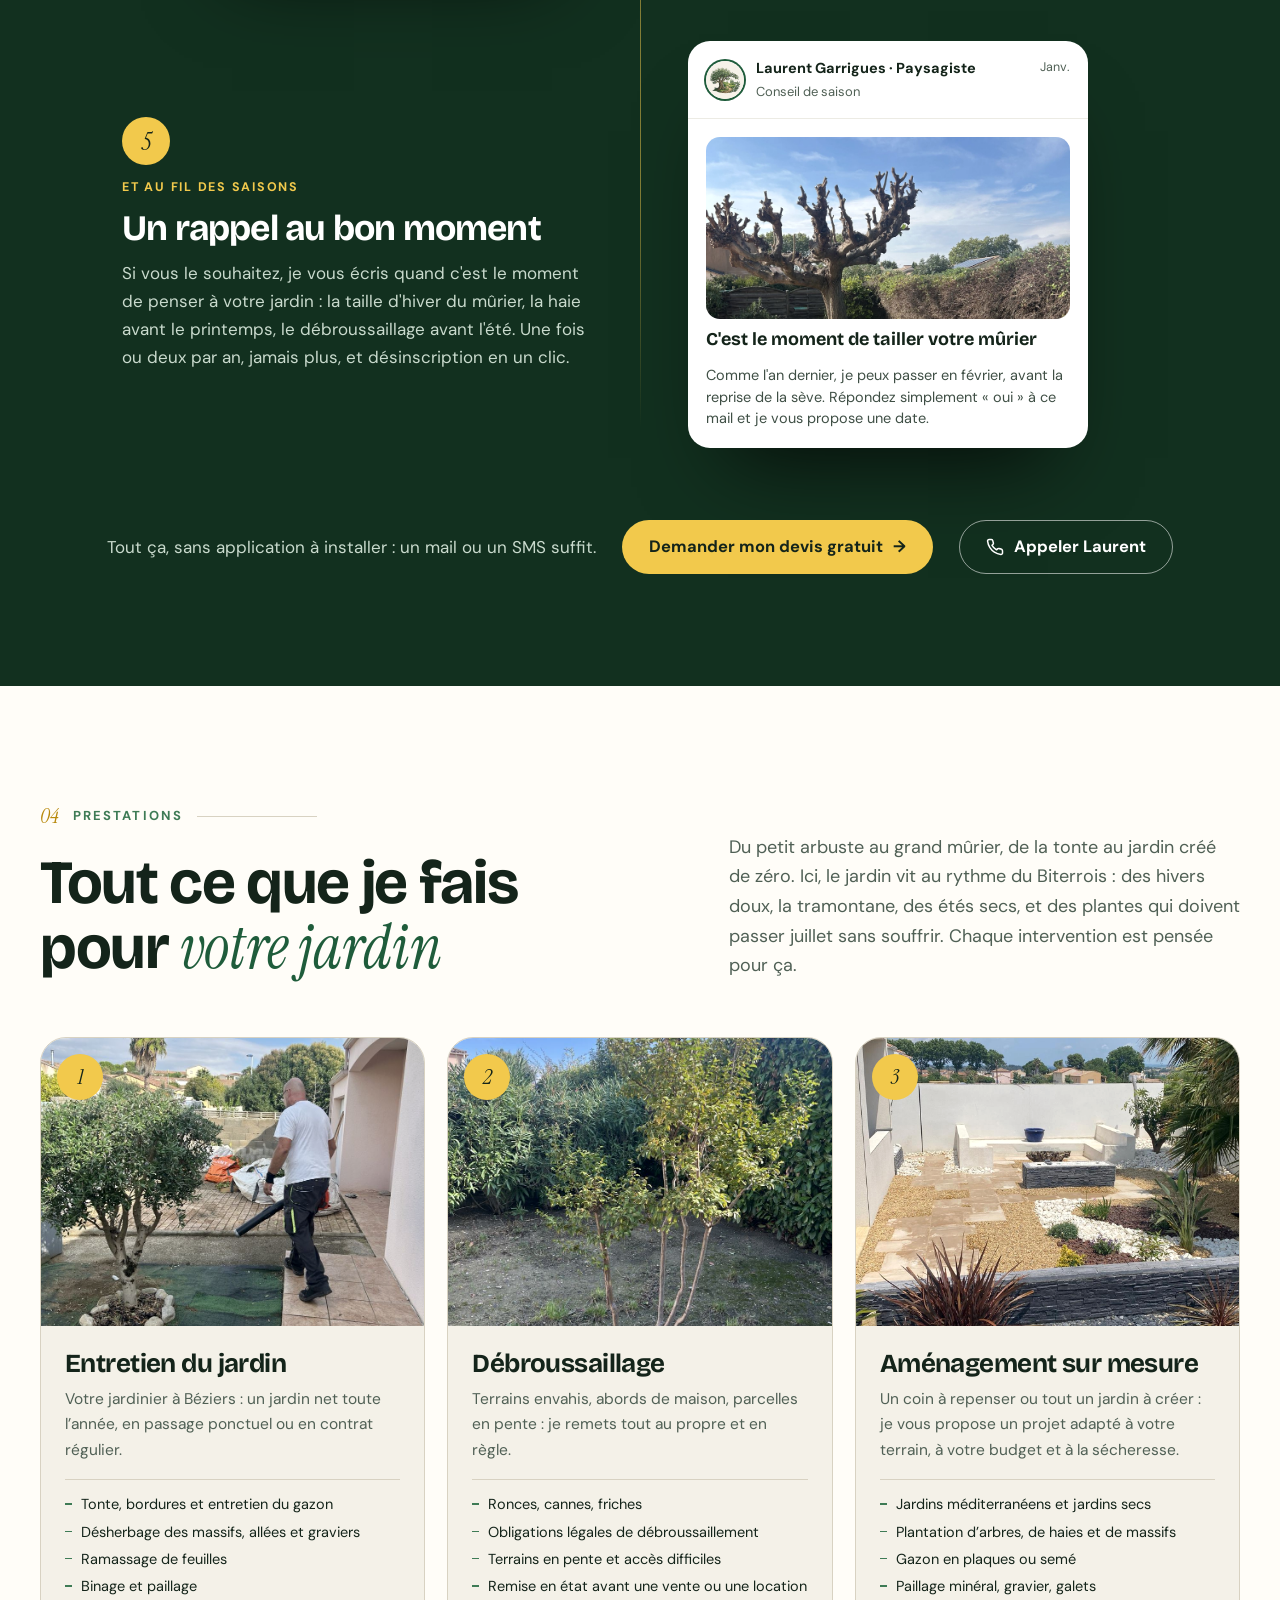
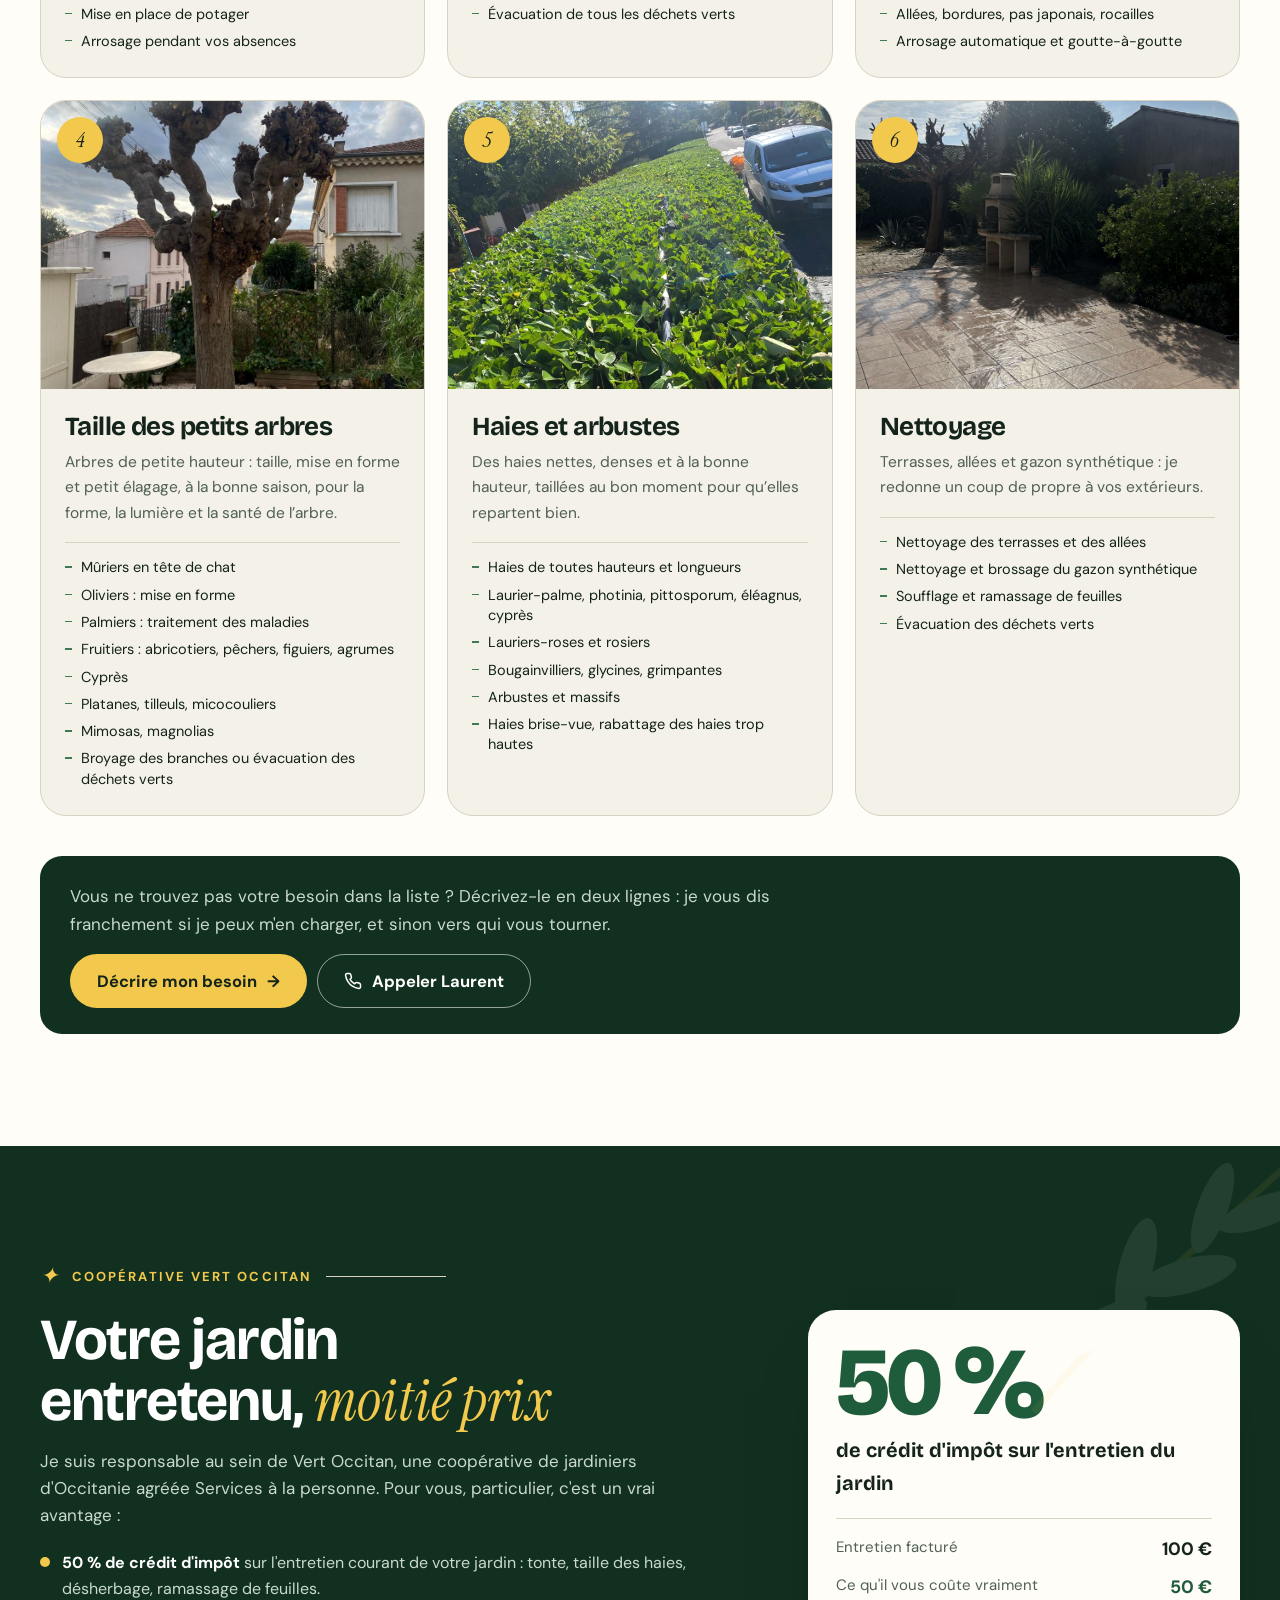
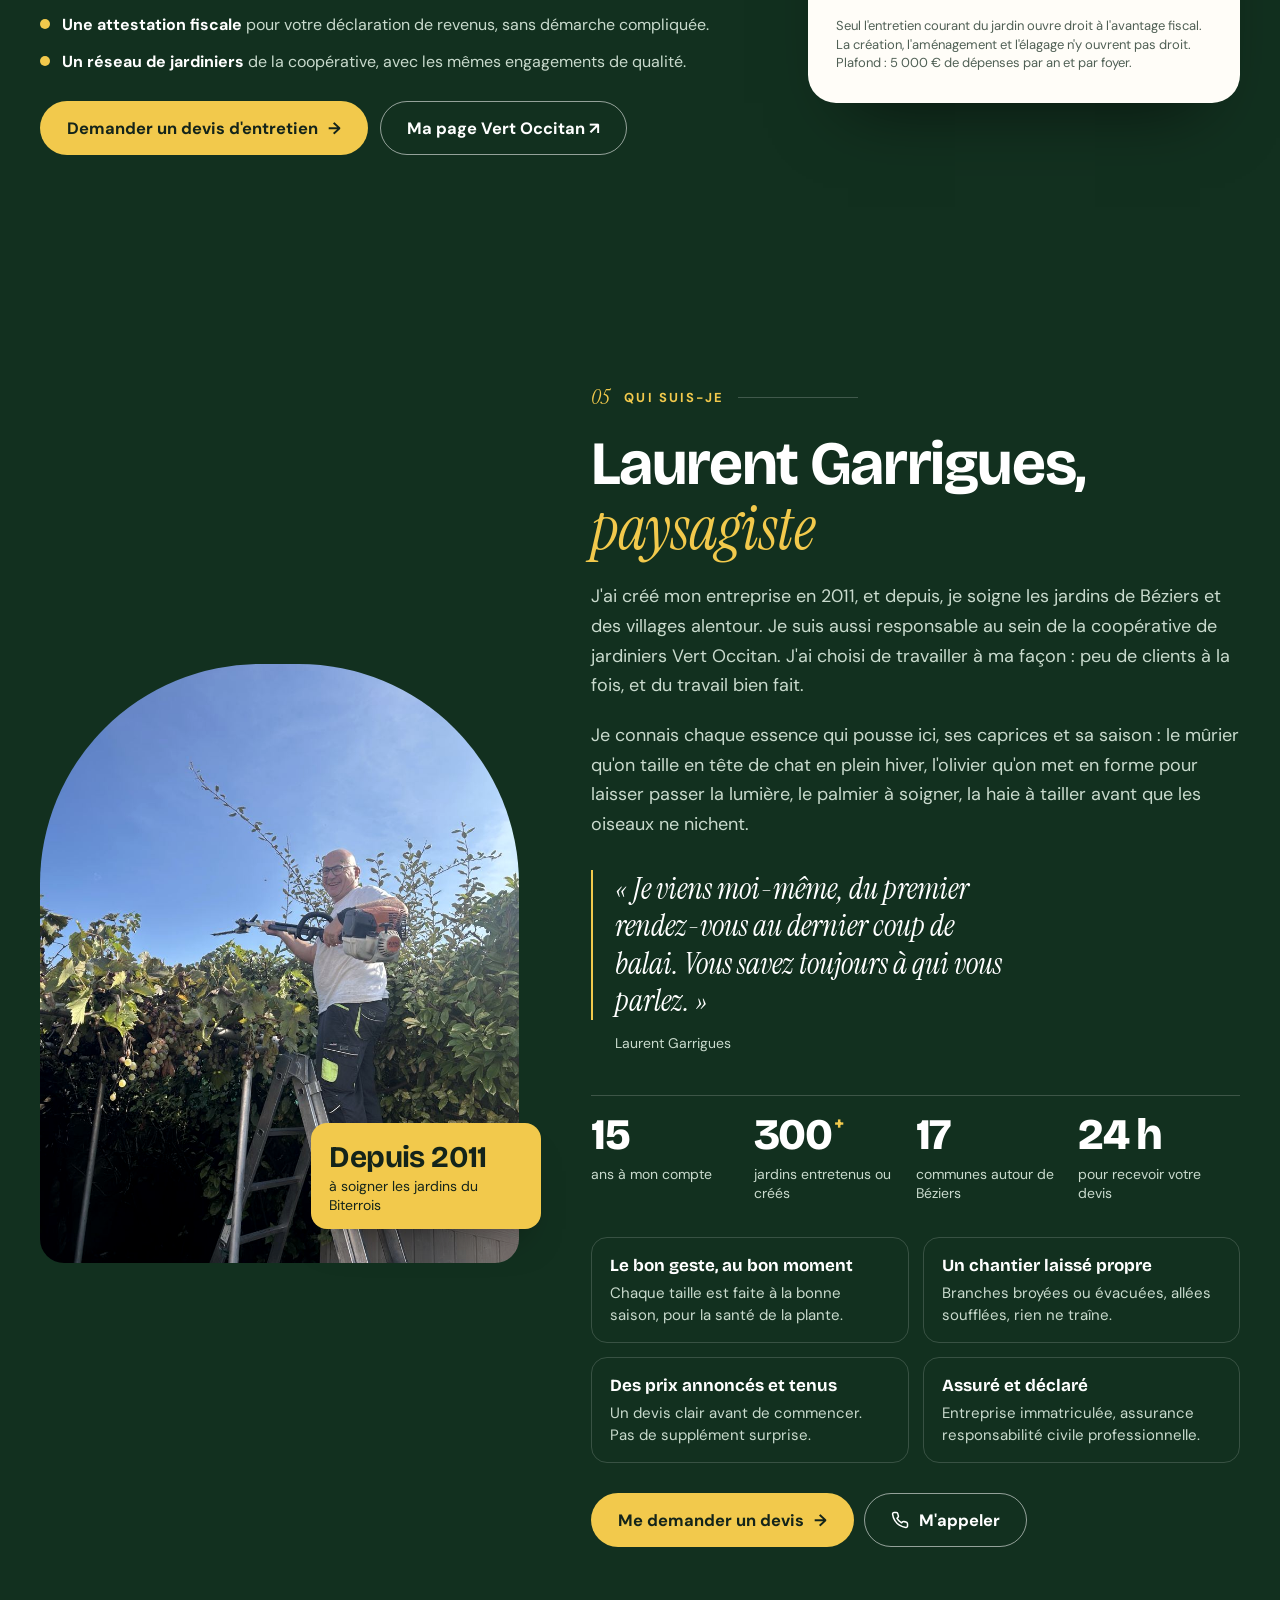
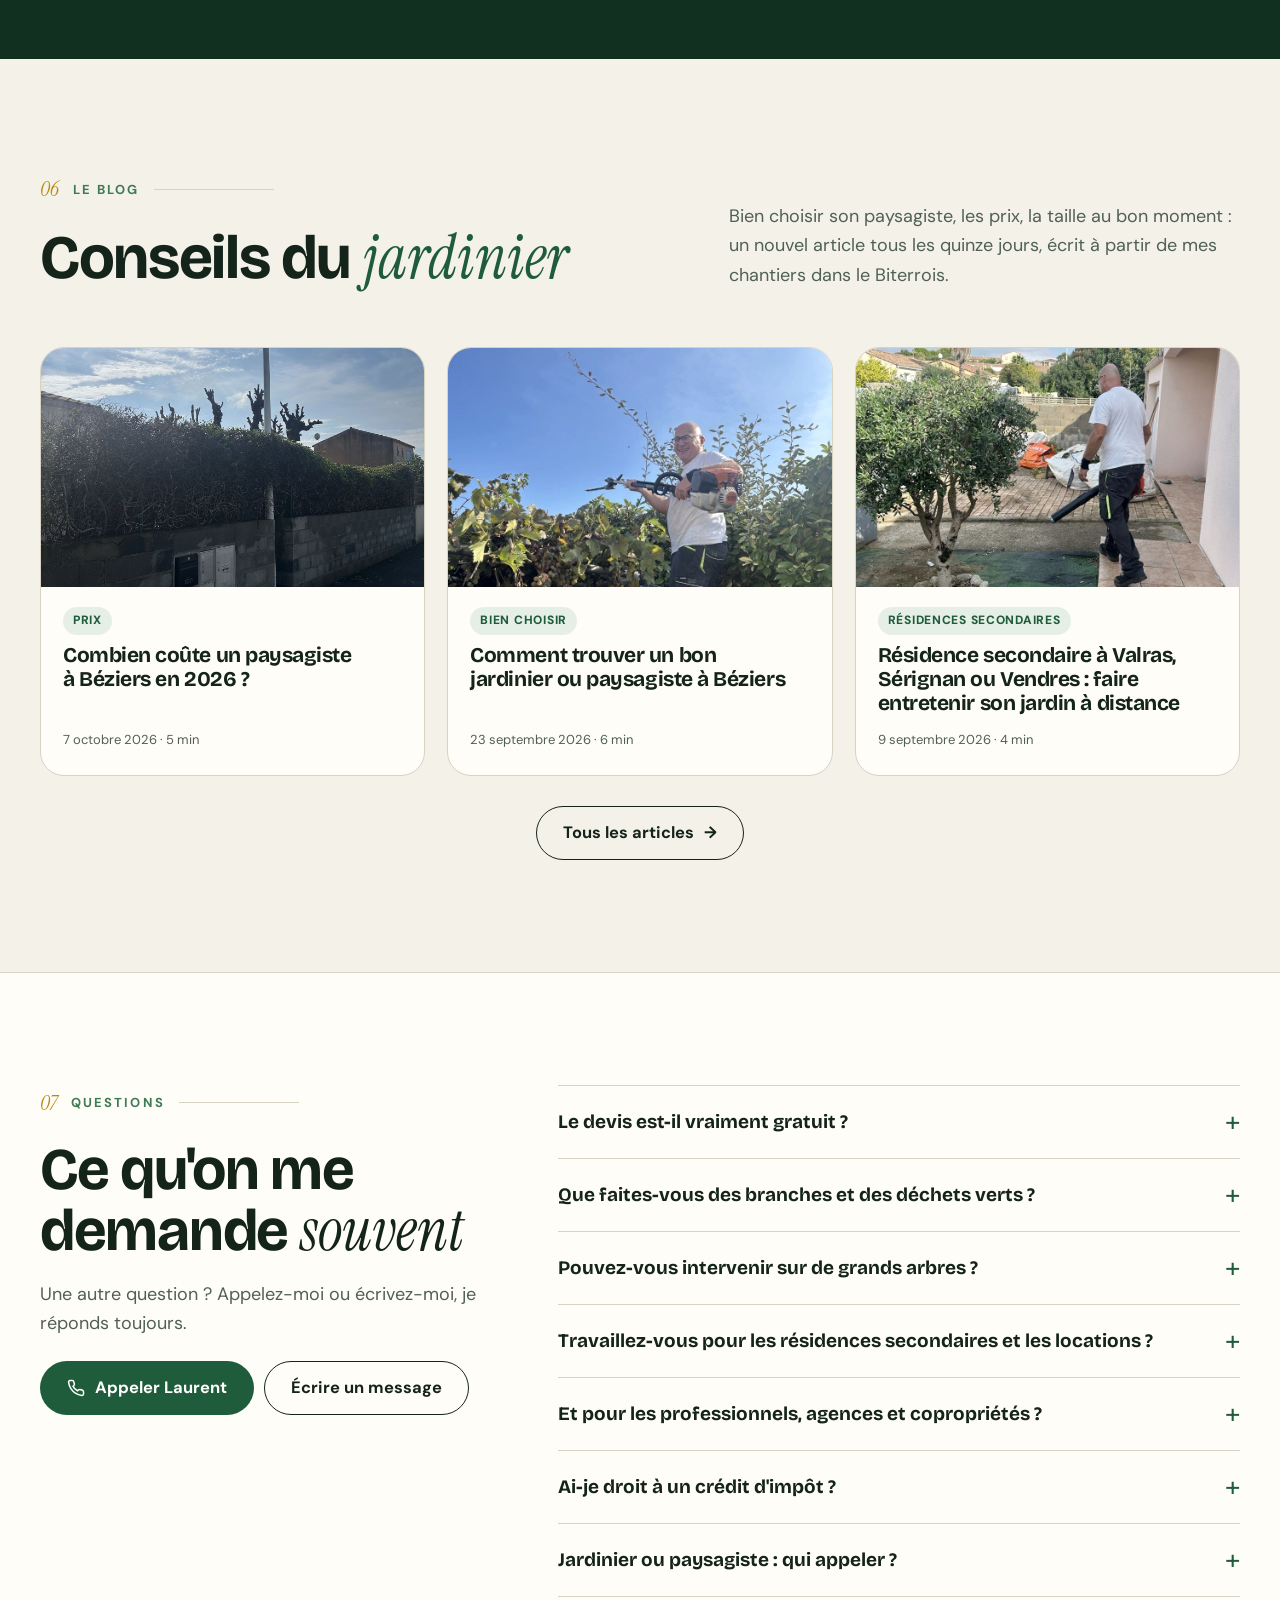
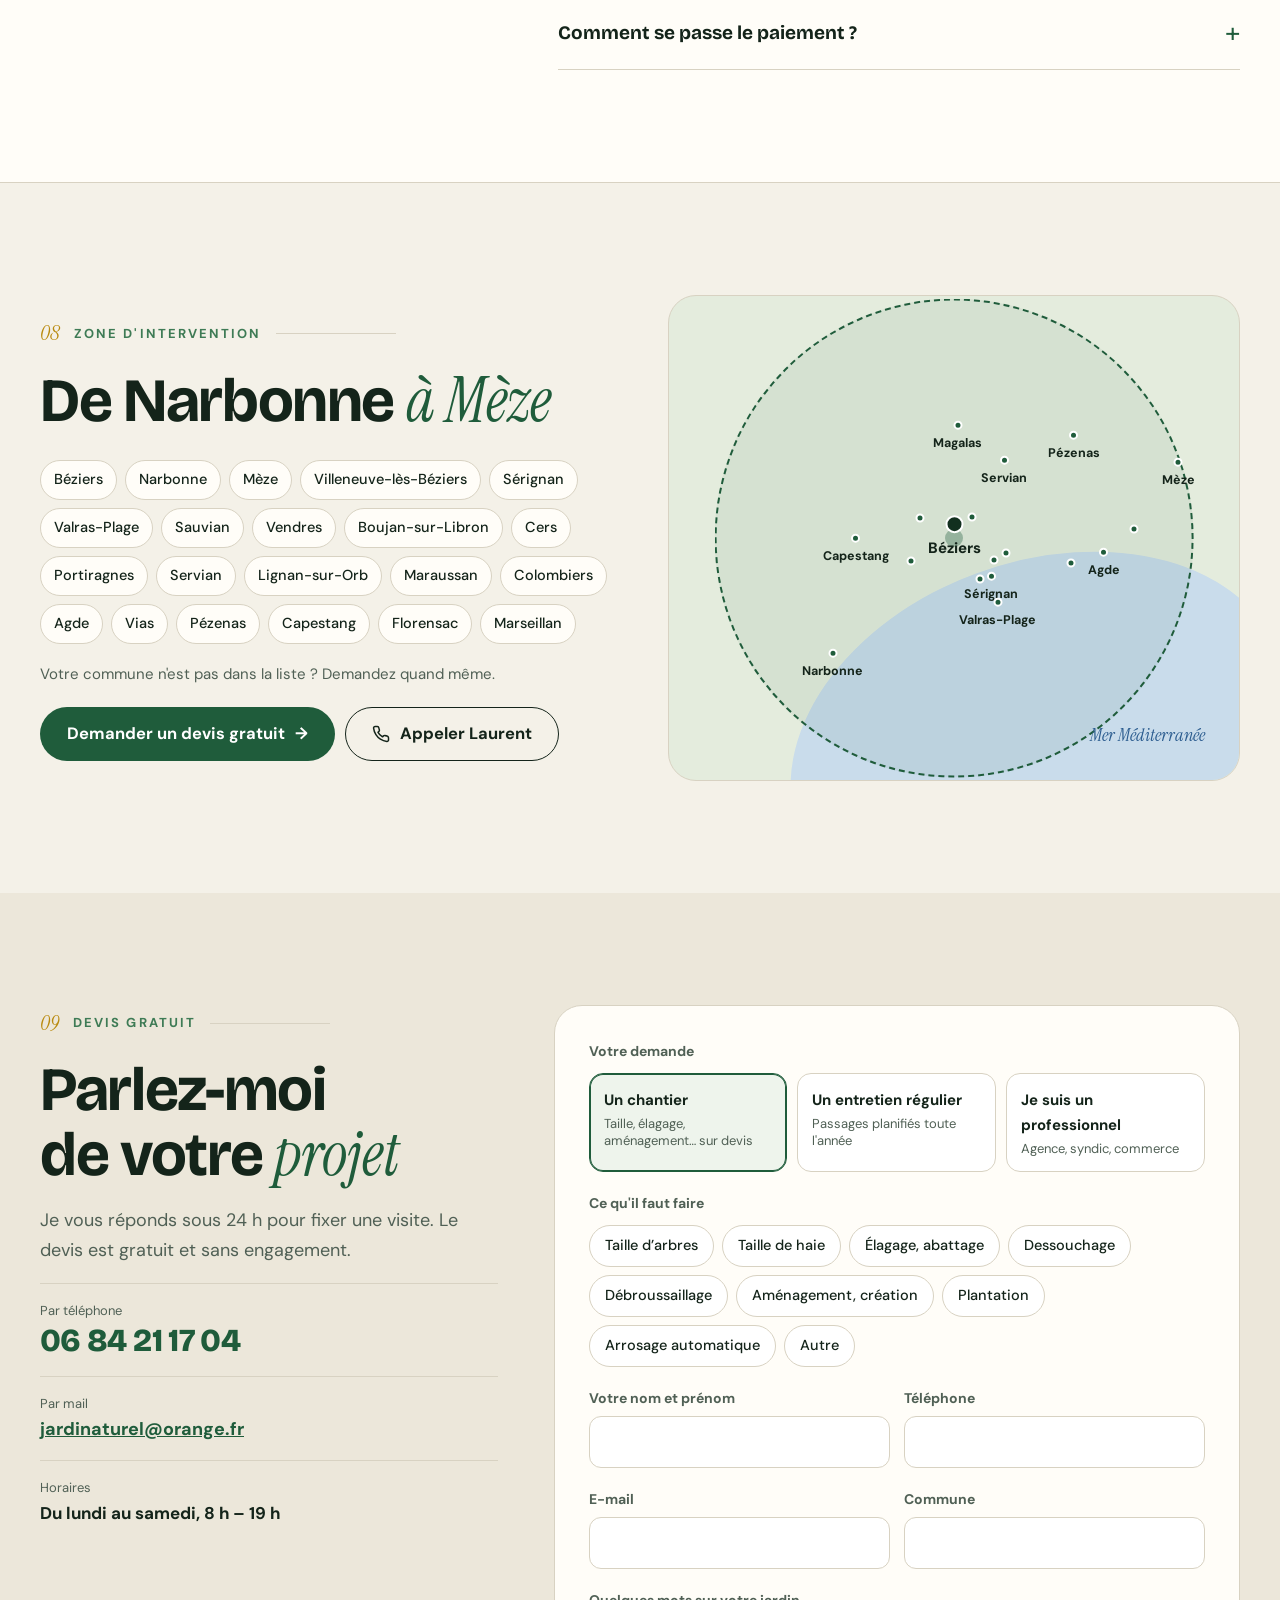
==== commit e4fcce3c: "Accueil : « À votre écoute pour votre jardin » et pastille 50 % de réduction ou crédit d'impôt Co-Au" ====
--- a/index.html
+++ b/index.html
@@ -89,6 +89,7 @@
 .rating .stars{color:var(--sun);font-size:19px;letter-spacing:2px}
 .rating b{color:#fff}
 .hchip{align-self:flex-start;display:flex;align-items:center;gap:16px;background:var(--sun);color:var(--ink);border-radius:20px;padding:16px 22px;font-size:15px;line-height:1.3}
+.hchips{display:flex;flex-wrap:wrap;gap:10px}.hchip.tax{background:#fff;color:var(--ink);text-decoration:none;box-shadow:inset 0 0 0 3px var(--sun)}.hchip.tax b{color:var(--green)}
 .hchip b{display:block;font-family:var(--display);font-size:40px;letter-spacing:-.03em;line-height:1}
 .skyline{position:relative;margin:0 auto 64px}
 .skyline .sky{width:100%;height:auto;max-height:280px;display:block}
@@ -506,15 +507,15 @@
  <figure class="hpic"><img src="img/beziers.jpg" alt="Béziers : la cathédrale Saint-Nazaire au-dessus de l'Orb et du Pont Vieux"></figure>
  <div class="wrap hwrap">
   <div class="hcard anim d1">
-   <div class="me-m"><img src="img/laurent-portrait.jpg" alt="Laurent Garrigues"><span><b>Laurent Garrigues</b>Votre paysagiste</span></div>
+   <div class="me-m"><img src="img/laurent-portrait.jpg" alt="Laurent Garrigues"><span><b>Laurent Garrigues</b>À votre écoute pour votre jardin</span></div>
    <div class="eb"><span>Jardinier paysagiste à Béziers · depuis 2011</span></div>
    <h1>Votre jardinier paysagiste à Béziers. <em class="s">Un artisan d'ici.</em></h1>
    <p class="lead">Installé à Béziers, Laurent Garrigues, jardinier et paysagiste, s'occupe de la taille, de l'entretien et de l'aménagement des jardins de Narbonne à Mèze, en passant par Pézenas et Agde. Un artisan d'ici, qui connaît la tramontane, les étés sans pluie, et dont la spécialité est la taille des oliviers.</p>
    <div class="ctas"><a class="btn sun" href="#devis">Demander un devis gratuit <span class="arrow" aria-hidden="true">→</span></a><a class="btn out-l" href="tel:+33684211704">Appeler 06 84 21 17 04</a></div>
   </div>
   <div class="hside anim d3">
-   <figure class="me"><img src="img/laurent-portrait.jpg" alt="Laurent Garrigues, jardinier paysagiste à Béziers" style="object-position:50% 28%"><figcaption><b>Laurent Garrigues</b>C'est moi qui viens chez vous, du devis au chantier.</figcaption></figure>
-   <div class="hchip"><b>24 h</b><span>pour recevoir<br>votre devis</span></div>
+   <figure class="me"><img src="img/laurent-portrait.jpg" alt="Laurent Garrigues, jardinier paysagiste à Béziers" style="object-position:50% 28%"><figcaption><b>Laurent Garrigues</b>À votre écoute pour votre jardin.</figcaption></figure>
+   <div class="hchips"><div class="hchip"><b>24 h</b><span>pour recevoir<br>votre devis</span></div><a class="hchip tax" href="#cooperative"><b>50 %</b><span>de réduction ou crédit<br>d'impôt sur l'entretien</span></a></div>
    <ul class="local">
     <li><svg width="20" height="20" viewBox="0 0 24 24" fill="none" stroke="currentColor" stroke-width="2" stroke-linecap="round" stroke-linejoin="round" aria-hidden="true"><path d="M12 21s-7-6.2-7-11.5A7 7 0 0 1 19 9.5C19 14.8 12 21 12 21z"/><circle cx="12" cy="9.5" r="2.5"/></svg><span><b>Basé à Béziers</b>, de Narbonne à Mèze</span></li>
     <li><svg width="20" height="20" viewBox="0 0 24 24" fill="none" stroke="currentColor" stroke-width="2" stroke-linecap="round" stroke-linejoin="round" aria-hidden="true"><path d="M5 12l5 5 9-10"/></svg><span><b>Visite et devis gratuits</b> dans toute la zone</span></li>
